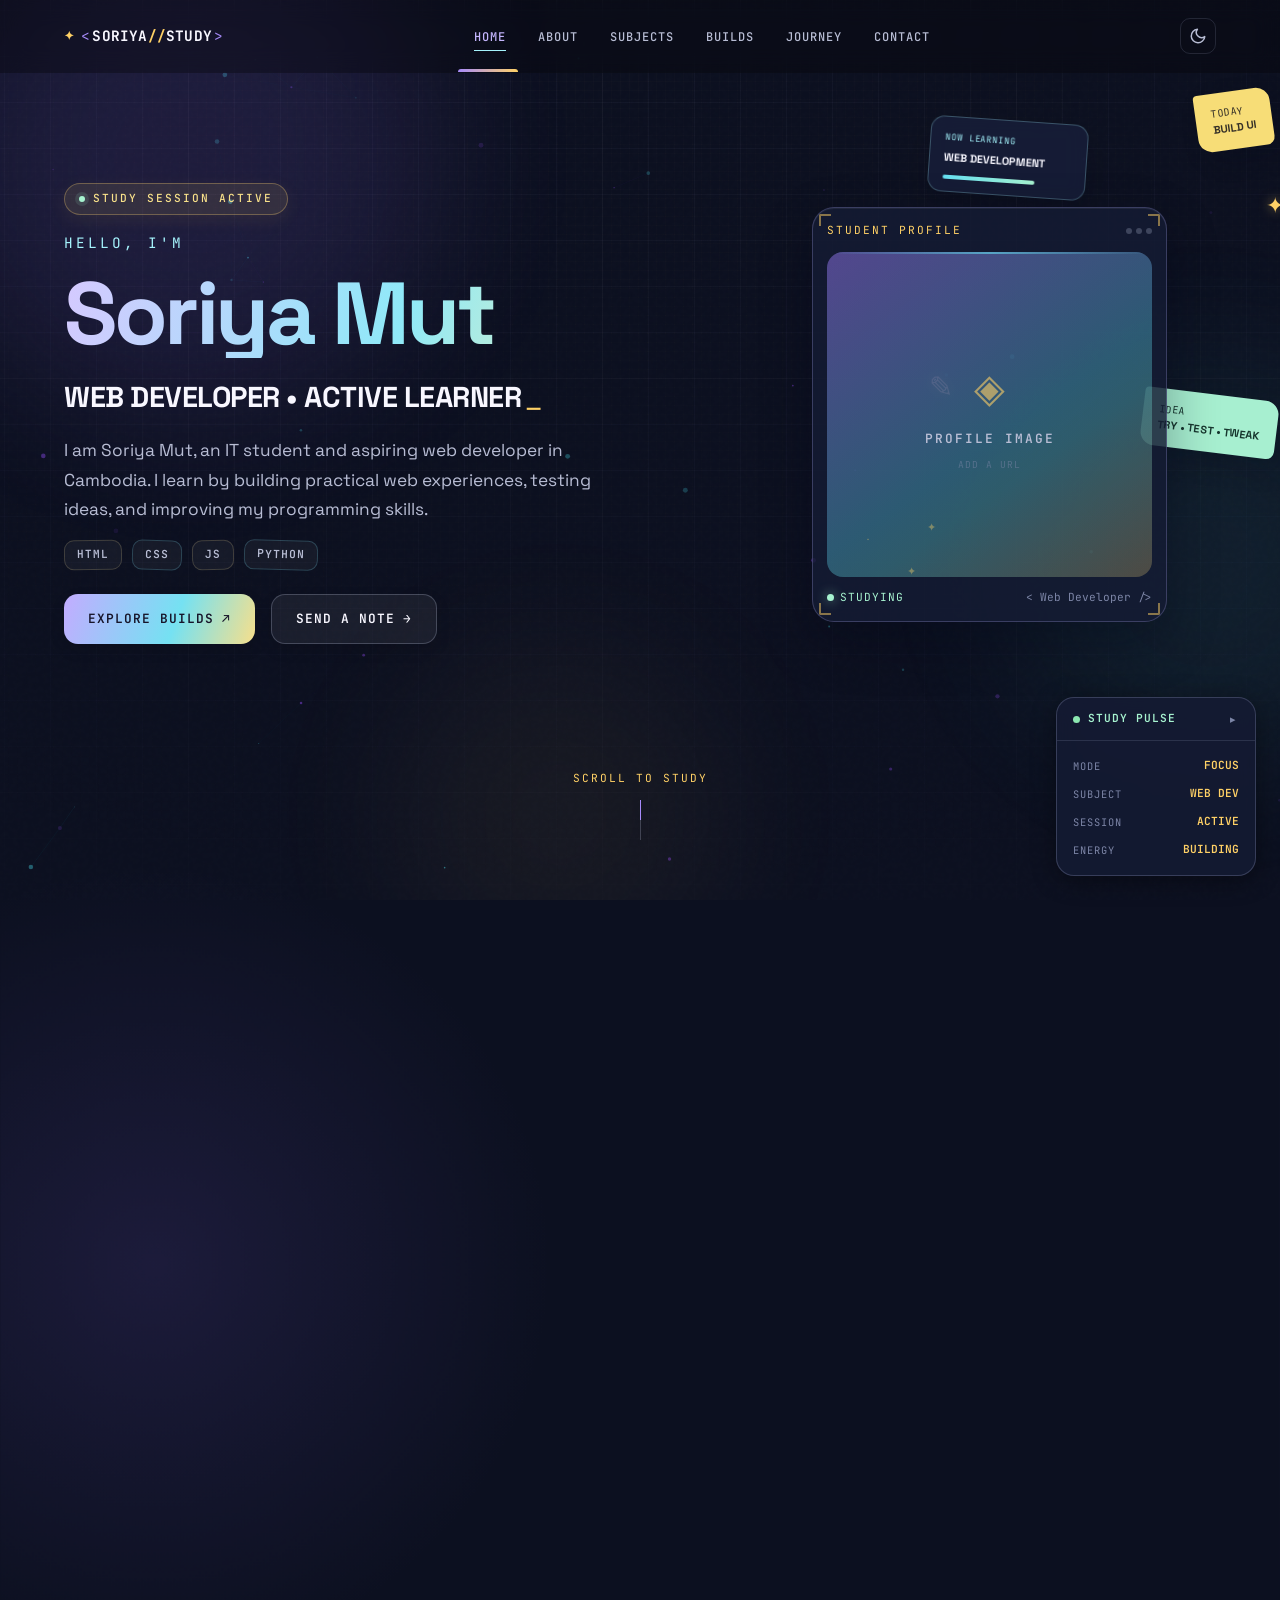
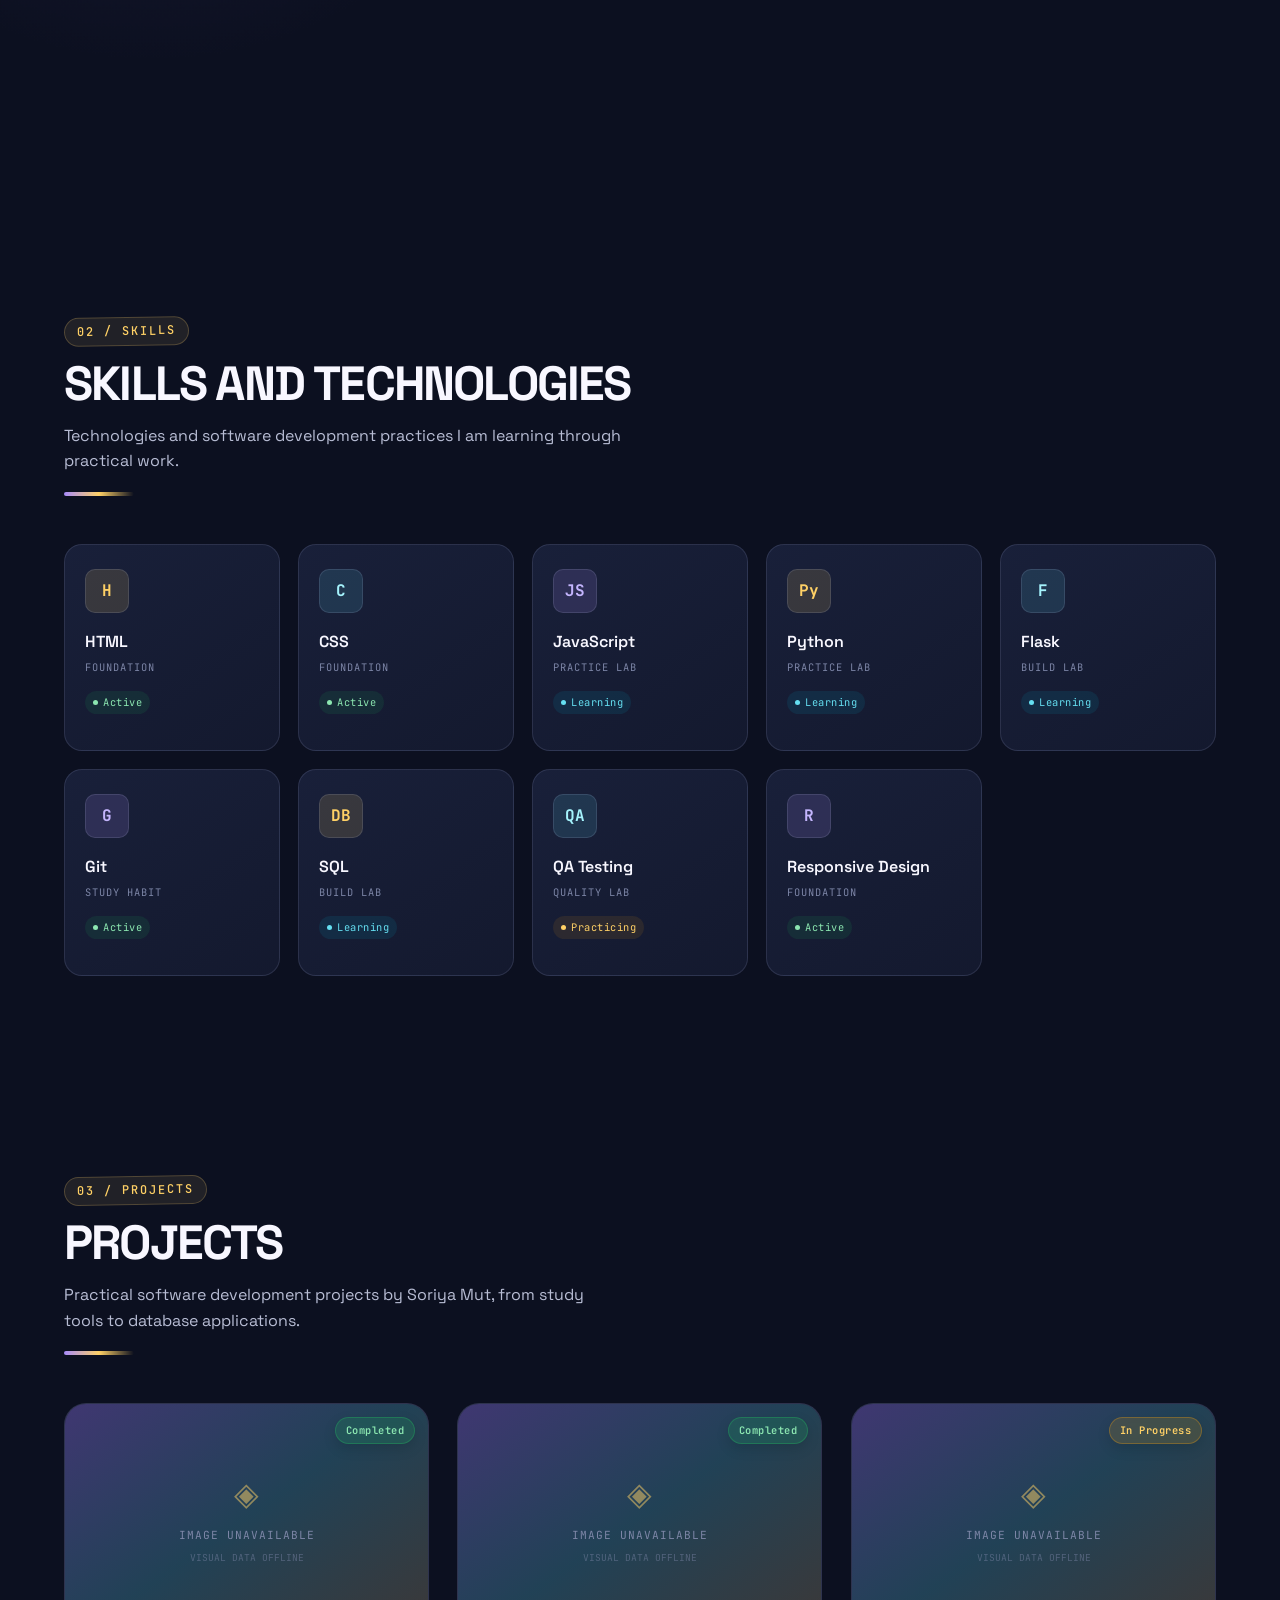
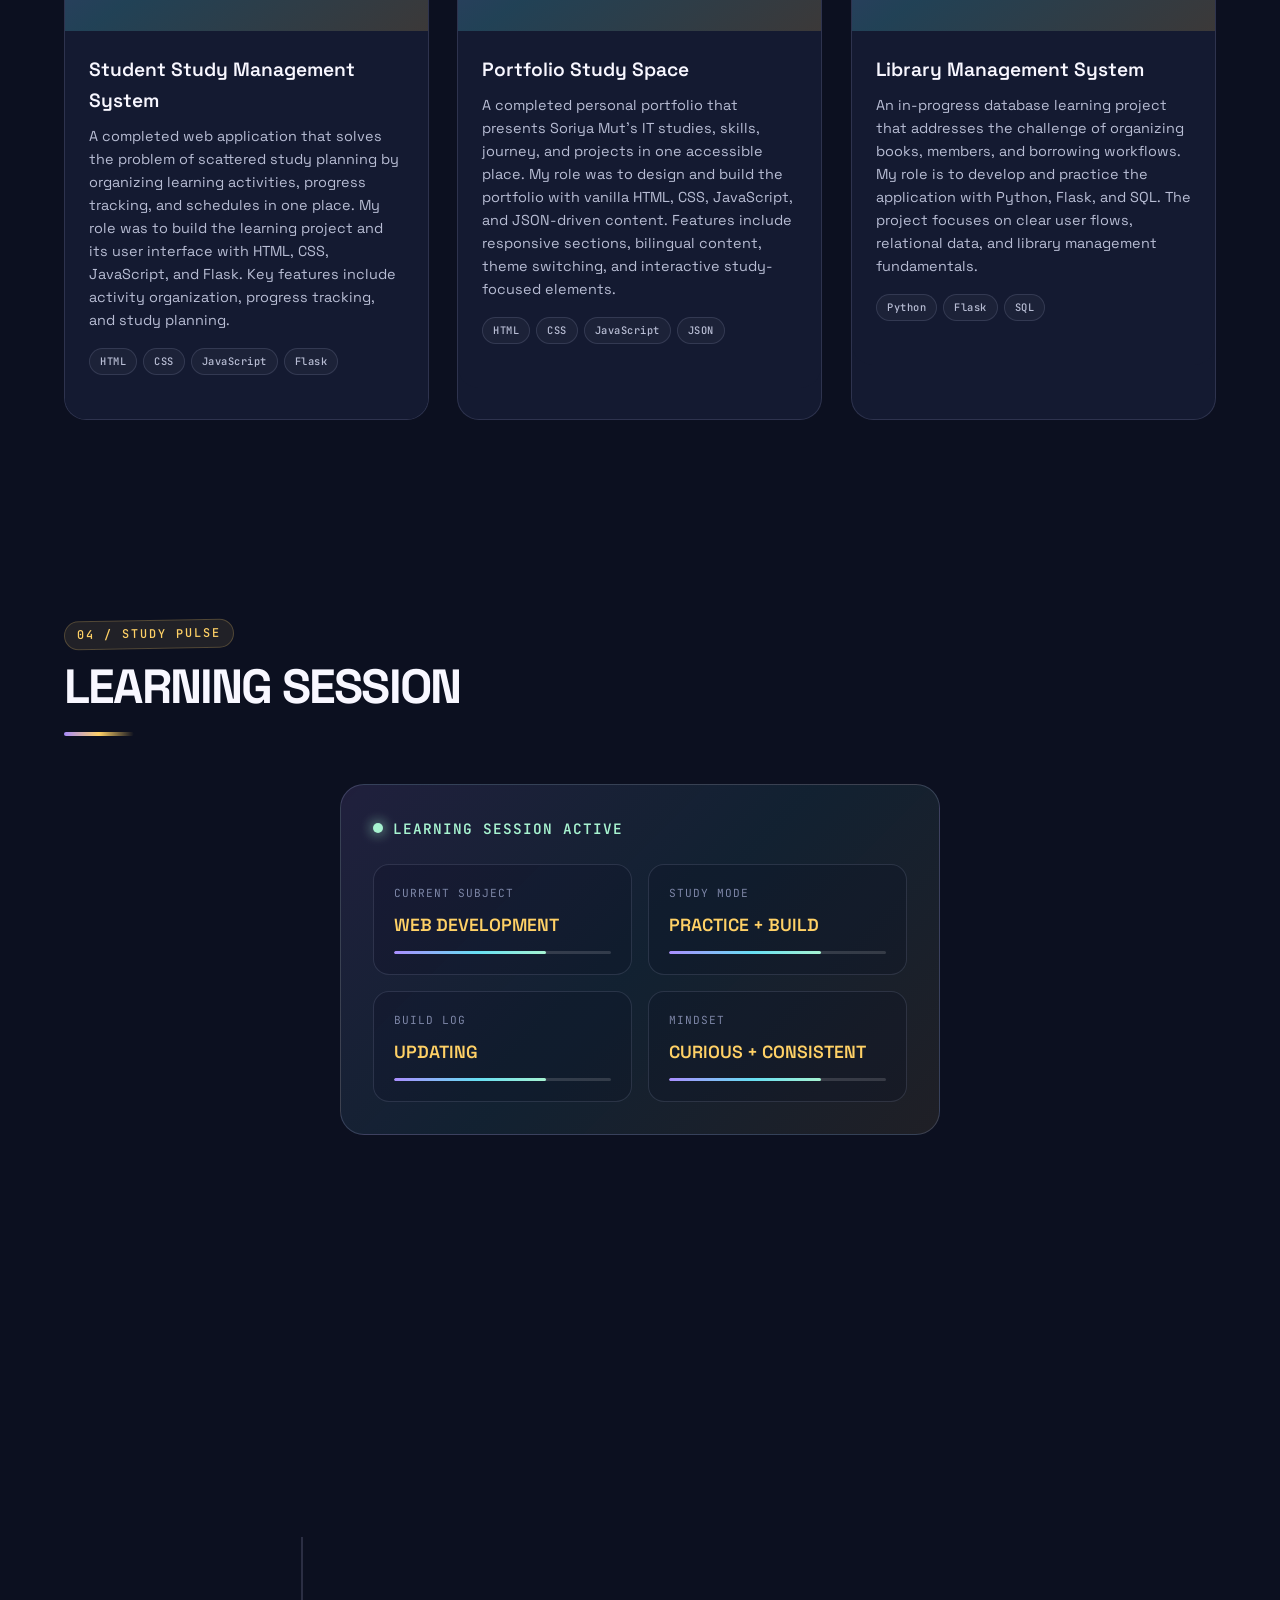
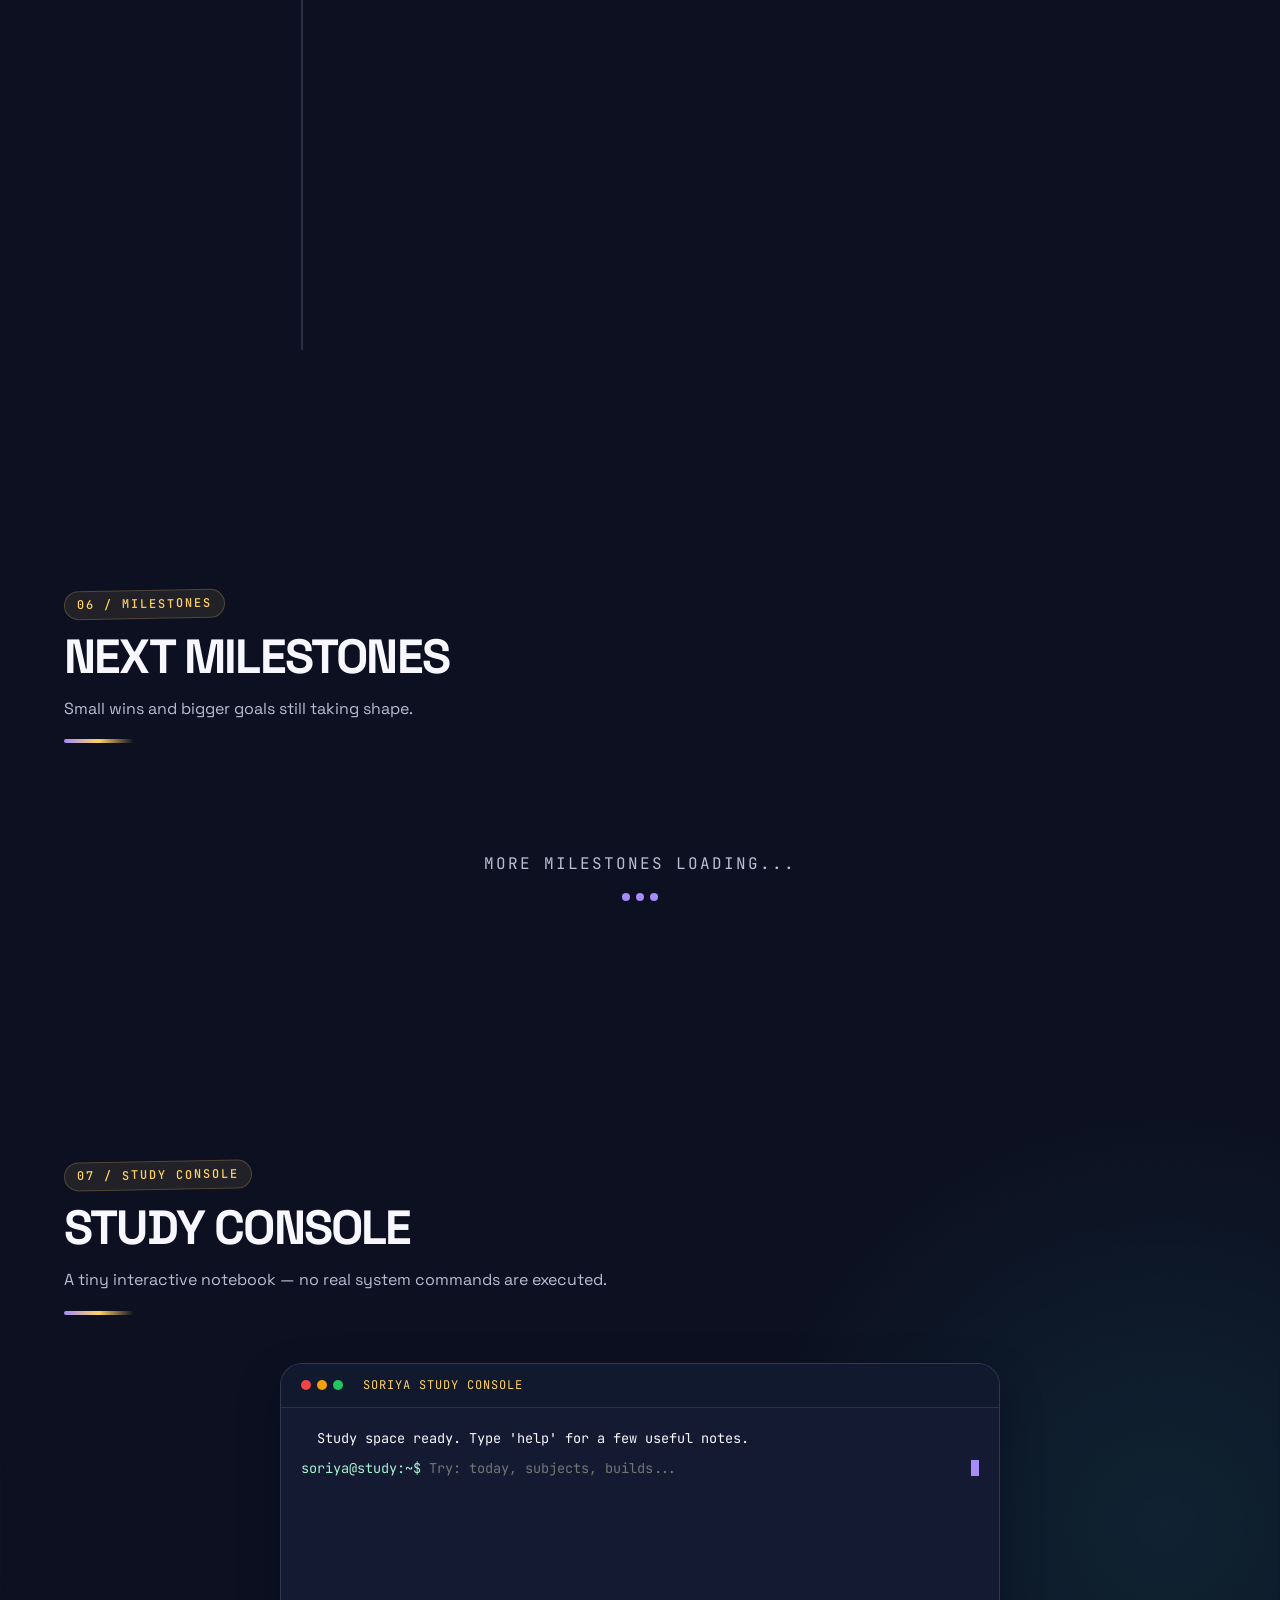
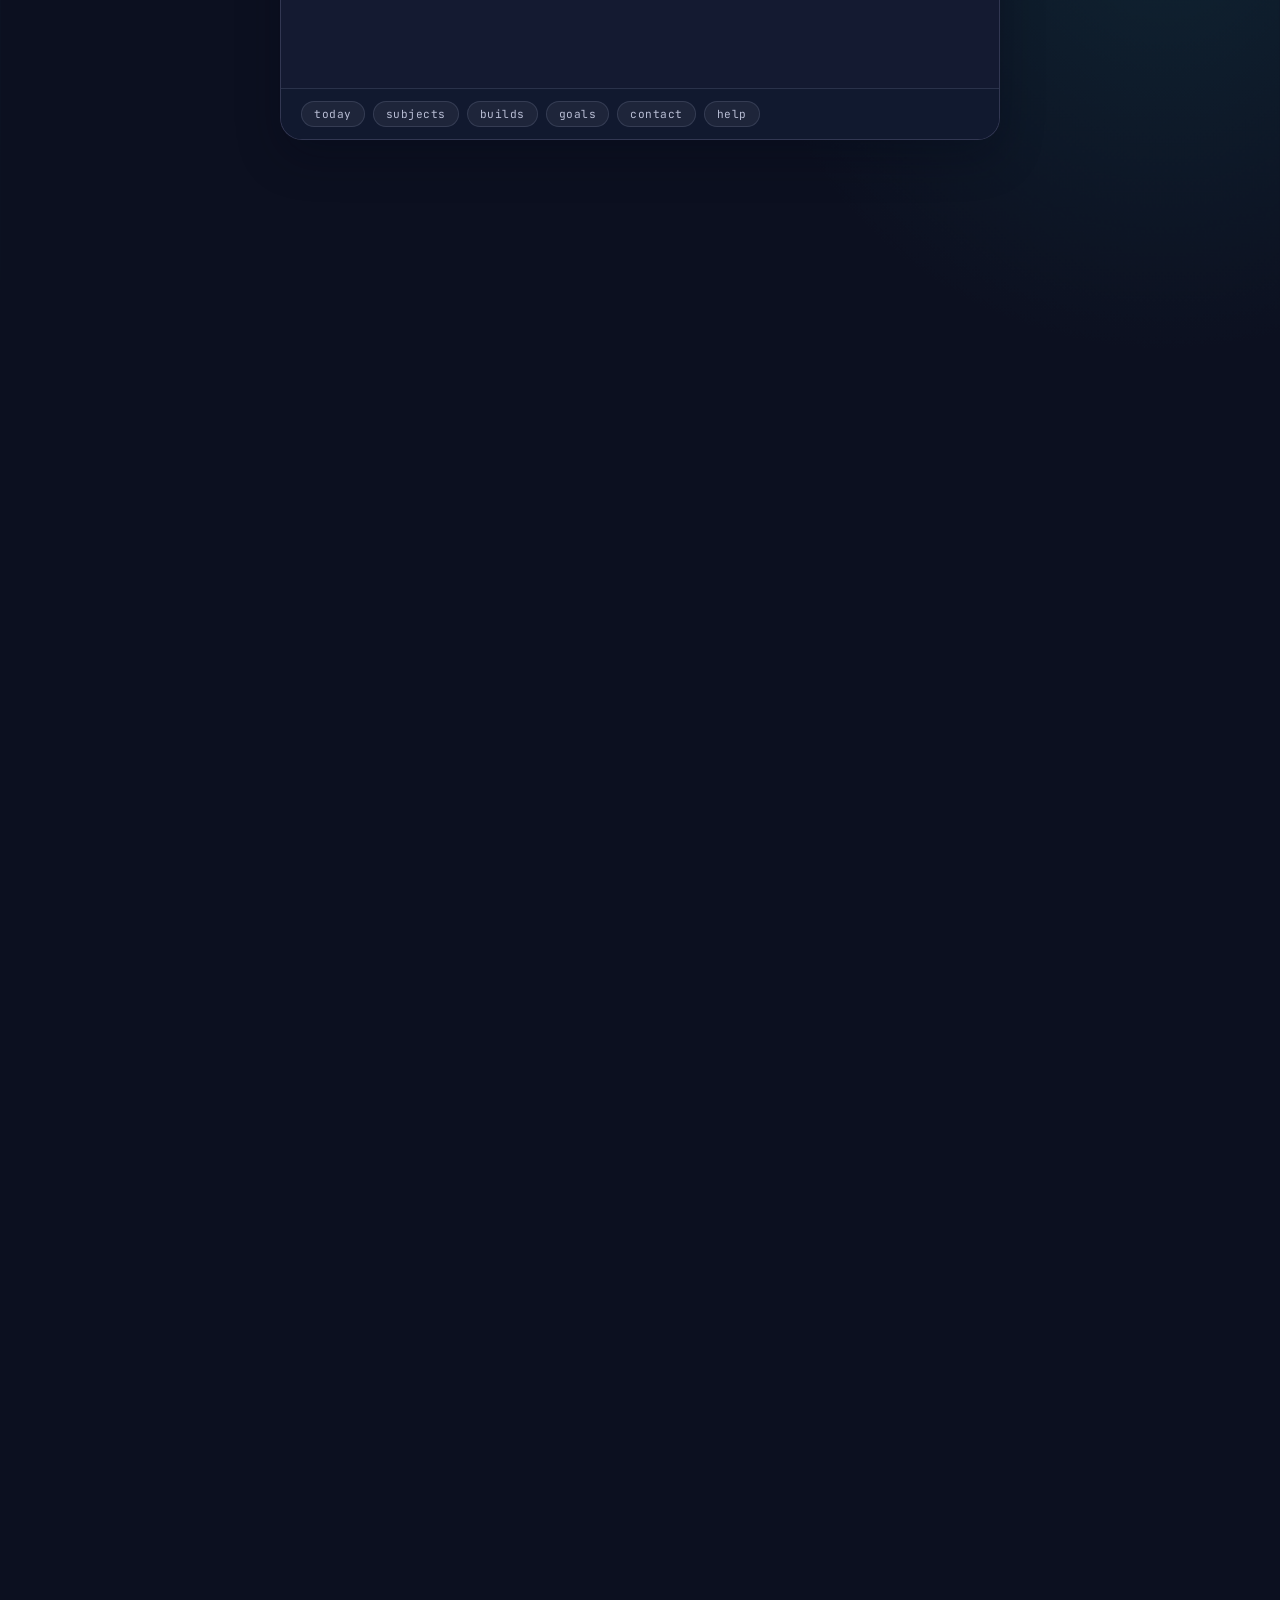
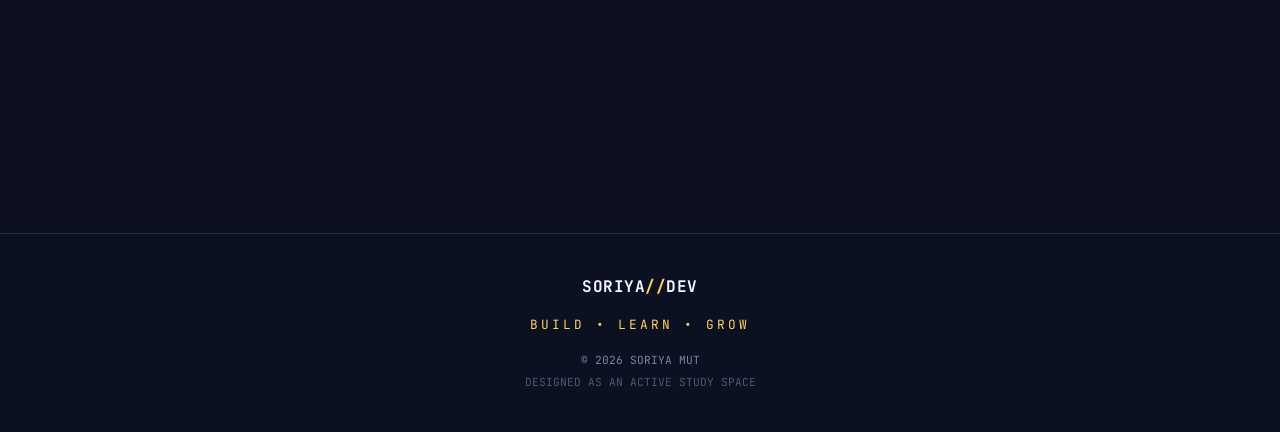
==== index.html @ a996dac1 "update" ====
<!DOCTYPE html>
<html lang="en" data-theme="dark">
<head>
    <meta charset="UTF-8">
    <meta name="google-site-verification" content="gU9vpCK3Zrf4U_UwCOf0yu8gwnrYZept8vDVRV0XWs0" />
    <meta name="viewport" content="width=device-width, initial-scale=1.0">
    <meta http-equiv="X-UA-Compatible" content="ie=edge">

    <!-- Primary Meta Tags -->
    <title>Soriya Mut | IT Student and Web Developer in Cambodia</title>
    <meta name="title" content="Soriya Mut | IT Student and Web Developer in Cambodia">
    <meta name="description" content="Soriya Mut is an IT student and aspiring web developer in Cambodia learning programming, software development, and quality-focused web development.">
    <meta name="keywords" content="Soriya Mut, web developer, IT student, Passerelles Numériques Cambodia, PN Cambodia, web development, programming, software quality, portfolio">
    <meta name="author" content="Soriya Mut">
    <meta name="robots" content="index, follow">
    <link rel="canonical" href="https://soriya-portfolio.mut-soriya467.workers.dev/">

    <!-- Open Graph / Facebook -->
    <meta property="og:type" content="website">
    <meta property="og:url" content="https://soriya-portfolio.mut-soriya467.workers.dev/">
    <meta property="og:title" content="Soriya Mut | IT Student and Web Developer in Cambodia">
    <meta property="og:description" content="Soriya Mut is an IT student and aspiring web developer in Cambodia building practical projects with web technologies, programming, and software quality in mind.">
    <meta property="og:site_name" content="Soriya Mut — Portfolio">
    <meta property="og:image" content="https://soriya-portfolio.mut-soriya467.workers.dev/assets/images/og-image.svg">
    <meta property="og:image:alt" content="Soriya Mut — IT Student and Web Developer">
    <meta property="og:image:type" content="image/svg+xml">
    <meta property="og:image:width" content="1200">
    <meta property="og:image:height" content="630">

    <!-- Twitter -->
    <meta name="twitter:card" content="summary_large_image">
    <meta name="twitter:url" content="https://soriya-portfolio.mut-soriya467.workers.dev/">
    <meta name="twitter:title" content="Soriya Mut | IT Student and Web Developer in Cambodia">
    <meta name="twitter:description" content="Soriya Mut is an IT student and aspiring web developer in Cambodia building practical projects with web technologies, programming, and software quality in mind.">
    <meta name="twitter:image" content="https://soriya-portfolio.mut-soriya467.workers.dev/assets/images/og-image.svg">
    <meta name="twitter:image:alt" content="Soriya Mut — IT Student and Web Developer">

    <!-- Favicon -->
    <link rel="icon" type="image/png" sizes="256x256" href="./assets/images/icons/logo-portfolio-favicon.png">

    <!-- Fonts -->
    <link rel="preconnect" href="https://fonts.googleapis.com">
    <link rel="preconnect" href="https://fonts.gstatic.com" crossorigin>
    <link href="https://fonts.googleapis.com/css2?family=Space+Grotesk:wght@400;500;600;700&family=JetBrains+Mono:wght@400;500;700&display=swap" rel="stylesheet">

    <!-- Stylesheets -->
    <link rel="stylesheet" href="assets/css/style.css">
    <link rel="stylesheet" href="assets/css/animations.css">
    <link rel="stylesheet" href="assets/css/responsive.css">
    <link rel="stylesheet" href="assets/css/study-vibe.css">

    <!-- JSON-LD Structured Data -->
    <script type="application/ld+json">
    {
        "@context": "https://schema.org",
        "@type": "Person",
        "name": "Soriya Mut",
        "jobTitle": "IT Student and Aspiring Web Developer",
        "address": {
            "@type": "PostalAddress",
            "addressCountry": "KH"
        },
        "url": "https://soriya-portfolio.mut-soriya467.workers.dev/",
        "sameAs": [
            "https://github.com/mut-soriya",
            "https://www.linkedin.com/in/soriya-mut-b98184429/",
            "https://t.me/Ya_battambang"
        ],
        "description": "Soriya Mut is an IT student and aspiring web developer in Cambodia learning web development, programming, software development, and quality assurance through practical projects.",
        "knowsAbout": ["Web Development", "Programming", "Software Quality", "HTML", "CSS", "JavaScript", "Python"],
        "alumniOf": {
            "@type": "EducationalOrganization",
            "name": "Passerelles Numériques Cambodia"
        }
    }
    </script>
    
</head>
<body>

    <!-- ===== BOOT LOADER ===== -->
    <div id="boot-loader" class="boot-loader" role="status" aria-label="Loading portfolio">
        <div class="boot-content">
            <div class="boot-logo">
                <span class="boot-bracket">[</span>
                <span class="boot-sys" data-i18n="boot.system">SORIYA.STUDY</span>
                <span class="boot-bracket">]</span>
            </div>
            <div class="boot-lines" id="boot-lines"></div>
            <div class="boot-bar">
                <div class="boot-bar-fill" id="boot-bar-fill"></div>
            </div>
        </div>
        <div class="boot-grid"></div>
    </div>

    <!-- ===== ANIMATED BACKGROUND ===== -->
    <div class="bg-layer" aria-hidden="true">
        <div class="bg-grid"></div>
        <canvas class="bg-particles" id="bg-particles"></canvas>
        <div class="bg-blob bg-blob--1"></div>
        <div class="bg-blob bg-blob--2"></div>
        <div class="bg-blob bg-blob--3"></div>
        <div class="bg-noise"></div>
    </div>

    <!-- ===== CURSOR GLOW ===== -->
    <div class="cursor-glow" id="cursor-glow" aria-hidden="true"></div>

    <!-- ===== NAVIGATION ===== -->
    <nav class="nav" id="nav" role="navigation" aria-label="Main navigation">
        <div class="nav-inner">
            <a href="#home" class="nav-logo" aria-label="Soriya Mut home">
                <span class="nav-logo-bracket">&lt;</span>
                <span class="nav-logo-text">SORIYA<span class="nav-logo-slash">//</span>STUDY</span>
                <span class="nav-logo-bracket">&gt;</span>
            </a>
            <ul class="nav-links" id="nav-links">
                <li><a href="#home" class="nav-link active" data-section="home" data-i18n="nav.home">HOME</a></li>
                <li><a href="#about" class="nav-link" data-section="about" data-i18n="nav.about">ABOUT</a></li>
                <li><a href="#skills" class="nav-link" data-section="skills" data-i18n="nav.skills">SKILLS</a></li>
                <li><a href="#projects" class="nav-link" data-section="projects" data-i18n="nav.projects">PROJECTS</a></li>
                <li><a href="#journey" class="nav-link" data-section="journey" data-i18n="nav.journey">JOURNEY</a></li>
                <li><a href="#contact" class="nav-link" data-section="contact" data-i18n="nav.contact">CONTACT</a></li>
            </ul>
            <div class="nav-controls">
                <button class="theme-toggle" id="theme-toggle" aria-label="Toggle theme">
                    <svg class="theme-icon-dark" width="18" height="18" viewBox="0 0 24 24" fill="none" stroke="currentColor" stroke-width="2" stroke-linecap="round" stroke-linejoin="round">
                        <path d="M21 12.79A9 9 0 1 1 11.21 3 7 7 0 0 0 21 12.79z"/>
                    </svg>
                    <svg class="theme-icon-light" width="18" height="18" viewBox="0 0 24 24" fill="none" stroke="currentColor" stroke-width="2" stroke-linecap="round" stroke-linejoin="round">
                        <circle cx="12" cy="12" r="5"/>
                        <line x1="12" y1="1" x2="12" y2="3"/>
                        <line x1="12" y1="21" x2="12" y2="23"/>
                        <line x1="4.22" y1="4.22" x2="5.64" y2="5.64"/>
                        <line x1="18.36" y1="18.36" x2="19.78" y2="19.78"/>
                        <line x1="1" y1="12" x2="3" y2="12"/>
                        <line x1="21" y1="12" x2="23" y2="12"/>
                        <line x1="4.22" y1="19.78" x2="5.64" y2="18.36"/>
                        <line x1="18.36" y1="5.64" x2="19.78" y2="4.22"/>
                    </svg>
                </button>
                <button class="nav-hamburger" id="nav-hamburger" aria-label="Toggle menu" aria-expanded="false">
                    <span></span>
                    <span></span>
                    <span></span>
                </button>
            </div>
        </div>
        <div class="nav-indicator" id="nav-indicator"></div>
    </nav>

    <!-- ===== MAIN CONTENT ===== -->
    <main id="main-content">

        <!-- ===== HERO SECTION ===== -->
        <section class="hero section" id="home" data-section="home">
            <div class="hero-grid">
                <div class="hero-text">
                    <div class="hero-signal reveal" data-reveal-delay="0">
                        <span class="hero-signal-dot"></span>
                        <span data-i18n="hero.signal">STUDY SESSION ACTIVE</span>
                    </div>
                    <p class="hero-greeting reveal" data-reveal-delay="100" data-i18n="hero.greeting">HELLO, I'M</p>
                    <h1 class="hero-name reveal" data-reveal-delay="200" id="hero-name">SORIYA MUT</h1>
                    <div class="hero-role-line reveal" data-reveal-delay="350">
                        <span class="hero-role" data-i18n="hero.role">WEB DEVELOPER</span>
                        <span class="hero-role-cursor">_</span>
                    </div>
                    <p class="hero-desc reveal" data-reveal-delay="500" id="hero-desc"></p>
                    <div class="hero-tags reveal" data-reveal-delay="600" id="hero-tags"></div>
                    <div class="hero-buttons reveal" data-reveal-delay="700">
                        <a href="#projects" class="btn btn-primary" data-magnetic>
                            <span data-i18n="hero.explore">EXPLORE MY WORK</span>
                            <span class="btn-arrow">↗</span>
                        </a>
                        <a href="#contact" class="btn btn-secondary" data-magnetic>
                            <span data-i18n="hero.connect">LET'S CONNECT</span>
                            <span class="btn-arrow">→</span>
                        </a>
                    </div>
                </div>

                <div class="hero-study-decor" aria-hidden="true">
                    <div class="study-note study-note--yellow">TODAY<br><b>BUILD UI</b></div>
                    <div class="study-note study-note--mint">IDEA<br><b>TRY • TEST • TWEAK</b></div>
                    <div class="study-orbit study-orbit--one">✦</div>
                    <div class="study-orbit study-orbit--two">✎</div>
                    <div class="study-mini-card"><span>NOW LEARNING</span><strong>WEB DEVELOPMENT</strong><i></i></div>
                </div>

                <div class="hero-profile reveal" data-reveal-delay="400">
                    <div class="profile-frame" id="profile-frame" data-tilt>
                        <div class="profile-frame-header">
                            <span class="profile-frame-label">STUDENT PROFILE</span>
                            <span class="profile-frame-dots">
                                <span></span><span></span><span></span>
                            </span>
                        </div>
                        <div class="profile-image-container" id="profile-image-container">
                            <div class="profile-image-placeholder" id="profile-placeholder">
                                <span class="placeholder-icon">◈</span>
                                <span class="placeholder-text" data-i18n="imageFallback.profile">PROFILE IMAGE</span>
                                <span class="placeholder-hint" data-i18n="imageFallback.profileHint">URL REQUIRED</span>
                            </div>
                            <img class="profile-image" id="profile-image" alt="Soriya Mut, IT student and web developer" style="display:none">
                            <div class="profile-scanline"></div>
                            <div class="profile-particles" id="profile-particles"></div>
                        </div>
                        <div class="profile-frame-footer">
                            <span class="profile-status">
                                <span class="profile-status-dot"></span>
                                <span data-i18n="hero.online">ONLINE</span>
                            </span>
                            <span class="profile-meta" id="profile-meta">&lt; Web Developer /&gt;</span>
                        </div>
                        <div class="profile-corner profile-corner--tl"></div>
                        <div class="profile-corner profile-corner--tr"></div>
                        <div class="profile-corner profile-corner--bl"></div>
                        <div class="profile-corner profile-corner--br"></div>
                    </div>
                </div>
            </div>
            <div class="hero-scroll reveal" data-reveal-delay="900">
                <span data-i18n="hero.scroll">SCROLL TO EXPLORE</span>
                <div class="hero-scroll-line"></div>
            </div>
        </section>

        <!-- ===== ABOUT SECTION ===== -->
        <section class="about section" id="about" data-section="about">
            <div class="section-header reveal">
                <span class="section-number" data-i18n="about.number">01 / PROFILE</span>
                <h2 class="section-title" data-i18n="about.title">MORE THAN JUST A STUDENT</h2>
            </div>
            <div class="about-grid">
                <div class="about-text reveal" data-reveal-delay="100">
                    <p class="about-intro" id="about-intro"></p>
                    <p class="about-paragraph" id="about-paragraph"></p>
                    <div class="about-cards" id="about-cards"></div>
                </div>
                <div class="about-visual reveal" data-reveal-delay="200">
                    <div class="dev-card" data-tilt>
                        <div class="dev-card-header">
                            <span class="dev-card-title" data-i18n="about.cardTitle">CHARACTER_PROFILE.exe</span>
                            <span class="dev-card-status">
                                <span class="dev-card-dot"></span>
                                ONLINE
                            </span>
                        </div>
                        <div class="dev-card-avatar" id="dev-card-avatar">
                            <span id="dev-card-initials">SM</span>
                        </div>
                        <div class="dev-card-body" id="dev-card-body"></div>
                        <div class="dev-card-footer">
                            <span class="dev-card-badge">STUDY NOTES / ACTIVE</span>
                            <span class="dev-card-note" data-i18n="about.progressNote">VISUAL PROGRESS INDICATOR — NOT A REAL QUALIFICATION</span>
                        </div>
                    </div>
                </div>
            </div>
        </section>

        <!-- ===== SKILLS SECTION ===== -->
        <section class="skills section" id="skills" data-section="skills">
            <div class="section-header reveal">
                <span class="section-number" data-i18n="skills.number">02 / ARSENAL</span>
                <h2 class="section-title" data-i18n="skills.title">MY TECH ARSENAL</h2>
                <p class="section-subtitle" data-i18n="skills.subtitle">Tools and concepts I'm learning through practice.</p>
            </div>
            <div class="skills-grid" id="skills-grid"></div>
        </section>

        <!-- ===== PROJECTS SECTION ===== -->
        <section class="projects section" id="projects" data-section="projects">
            <div class="section-header reveal">
                <span class="section-number" data-i18n="projects.number">03 / BUILDS</span>
                <h2 class="section-title" data-i18n="projects.title">THINGS I'VE BUILT</h2>
                <p class="section-subtitle" data-i18n="projects.subtitle">Small steps, real practice, and experiments that become better over time.</p>
            </div>
            <div class="projects-grid" id="projects-grid"></div>
        </section>

        <!-- ===== SYSTEM HUD SECTION ===== -->
        <section class="syshud section" id="syshud" data-section="syshud">
            <div class="section-header reveal">
                <span class="section-number" data-i18n="hud.number">04 / LIVE HUD</span>
                <h2 class="section-title" data-i18n="hud.title">SYSTEM STATUS</h2>
            </div>
            <div class="syshud-panel reveal" data-reveal-delay="100">
                <div class="syshud-status">
                    <span class="syshud-status-dot"></span>
                    <span data-i18n="hud.status">PORTFOLIO ONLINE</span>
                </div>
                <div class="syshud-grid" id="syshud-grid"></div>
            </div>
        </section>

        <!-- ===== JOURNEY SECTION ===== -->
        <section class="journey section" id="journey" data-section="journey">
            <div class="section-header reveal">
                <span class="section-number" data-i18n="journey.number">05 / PATH</span>
                <h2 class="section-title" data-i18n="journey.title">MY JOURNEY</h2>
                <p class="section-subtitle" data-i18n="journey.subtitle">A learning path focused on practical growth.</p>
            </div>
            <div class="timeline" id="timeline"></div>
        </section>

        <!-- ===== ACHIEVEMENTS SECTION ===== -->
        <section class="achievements section" id="achievements" data-section="achievements">
            <div class="section-header reveal">
                <span class="section-number" data-i18n="achievements.number">06 / NEXT QUESTS</span>
                <h2 class="section-title" data-i18n="achievements.title">NEXT LEVEL</h2>
                <p class="section-subtitle" data-i18n="achievements.subtitle">Milestones I'm working toward.</p>
            </div>
            <div class="achievements-content" id="achievements-content"></div>
        </section>

        <!-- ===== TERMINAL SECTION ===== -->
        <section class="terminal-section section" id="terminal-section" data-section="terminal">
            <div class="section-header reveal">
                <span class="section-number" data-i18n="terminal.number">07 / CONSOLE</span>
                <h2 class="section-title" data-i18n="terminal.title">DEVELOPER TERMINAL</h2>
                <p class="section-subtitle" data-i18n="terminal.subtitle">Interactive portfolio information — no real system commands are executed.</p>
            </div>
            <div class="terminal-window reveal" data-reveal-delay="100">
                <div class="terminal-header">
                    <span class="terminal-dots">
                        <span class="dot dot-red"></span>
                        <span class="dot dot-yellow"></span>
                        <span class="dot dot-green"></span>
                    </span>
                    <span class="terminal-title">SORIYA STUDY CONSOLE</span>
                </div>
                <div class="terminal-body" id="terminal-body" role="log" aria-live="polite">
                    <div class="terminal-output" id="terminal-output"></div>
                    <div class="terminal-input-line">
                        <span class="terminal-prompt" id="terminal-prompt">soriya@portfolio:~$</span>
                        <input type="text" class="terminal-input" id="terminal-input" autocomplete="off" spellcheck="false" data-i18n-placeholder="terminal.placeholder" placeholder="Type a command...">
                        <span class="terminal-cursor" id="terminal-cursor"></span>
                    </div>
                </div>
                <div class="terminal-quick-commands" id="terminal-quick-commands">
                    <button class="terminal-cmd-btn" data-cmd="today">today</button>
                    <button class="terminal-cmd-btn" data-cmd="subjects">subjects</button>
                    <button class="terminal-cmd-btn" data-cmd="builds">builds</button>
                    <button class="terminal-cmd-btn" data-cmd="goals">goals</button>
                    <button class="terminal-cmd-btn" data-cmd="contact">contact</button>
                    <button class="terminal-cmd-btn" data-cmd="help">help</button>
                </div>
            </div>
        </section>

        <!-- ===== TRAITS SECTION ===== -->
        <section class="traits section" id="traits" data-section="traits">
            <div class="section-header reveal">
                <span class="section-number" data-i18n="traits.number">08 / TRAITS</span>
                <h2 class="section-title" data-i18n="traits.title">WHAT MAKES ME DIFFERENT</h2>
                <p class="section-subtitle" data-i18n="traits.subtitle">The qualities that shape how I learn and build.</p>
            </div>
            <div class="traits-grid" id="traits-grid"></div>
        </section>

        <!-- ===== CONTACT SECTION ===== -->
        <section class="contact section" id="contact" data-section="contact">
            <div class="section-header reveal">
                <span class="section-number" data-i18n="contact.number">09 / CONNECTION</span>
                <h2 class="section-title" data-i18n="contact.title">LET'S BUILD SOMETHING MEANINGFUL</h2>
                <p class="section-subtitle" id="contact-subtitle"></p>
            </div>
            <div class="contact-content reveal" data-reveal-delay="100">
                <div class="contact-info">
                    <div class="contact-encryption">
                        <span class="contact-enc-label">OPEN_CHANNELS</span>
                        <span class="contact-enc-status" data-i18n="contact.encrypted">ENCRYPTED</span>
                    </div>
                    <div class="contact-ready">
                        <span data-i18n="contact.ready">READY TO CONNECT?</span>
                    </div>
                    <button class="btn btn-primary contact-email-btn" id="contact-email-btn" data-magnetic>
                        <span data-i18n="contact.cta">OPEN EMAIL</span>
                        <span class="btn-arrow">↗</span>
                    </button>
                    <div class="contact-socials" id="contact-socials"></div>
                </div>
            </div>
        </section>

    </main>

    <!-- ===== FLOATING HUD ===== -->
    <aside class="floating-hud" id="floating-hud" aria-label="Developer HUD">
        <div class="floating-hud-header">
            <span class="floating-hud-dot"></span>
            <span class="floating-hud-title" id="floating-hud-title">SYSTEM ONLINE</span>
        </div>
        <div class="floating-hud-body" id="floating-hud-body"></div>
        <div class="floating-hud-toggle" id="floating-hud-toggle" role="button" tabindex="0" aria-label="Toggle HUD">
            <span class="floating-hud-toggle-icon">▸</span>
        </div>
    </aside>

    <!-- ===== FOOTER ===== -->
    <footer class="footer">
        <div class="footer-inner">
            <div class="footer-brand">
                <span class="footer-logo">SORIYA<span class="footer-logo-slash">//</span>DEV</span>
            </div>
            <div class="footer-mission">BUILD • LEARN • GROW</div>
            <div class="footer-copy">
                <span>© <span id="footer-year"></span> SORIYA MUT</span>
                <span class="footer-designed" data-i18n="footer.designed">DESIGNED AS A DEVELOPER COMMAND CENTER</span>
            </div>
        </div>
    </footer>

    <!-- ===== TOAST ===== -->
    <div class="toast" id="toast" role="status" aria-live="polite">
        <span class="toast-icon">✓</span>
        <span class="toast-text" id="toast-text"></span>
    </div>

    <!-- ===== SCROLL PROGRESS ===== -->
    <div class="scroll-progress" id="scroll-progress" aria-hidden="true"></div>

    <!-- ===== SCRIPTS ===== -->
    <script src="assets/js/data-loader.js"></script>
    <script src="assets/js/animations.js"></script>
    <script src="assets/js/interactions.js"></script>
    <script src="assets/js/app.js"></script>
</body>
</html>
---- assets/css/style.css ----
/* ============================================
   SORIYA.SYS — PORTFOLIO V2
   style.css — Main Stylesheet
   ============================================ */

/* ===== CSS VARIABLES ===== */
:root {
    /* Dark theme (default) */
    --bg-primary: #07070b;
    --bg-secondary: #0d0d14;
    --bg-tertiary: #12121c;
    --surface: rgba(255, 255, 255, 0.04);
    --surface-hover: rgba(255, 255, 255, 0.07);
    --surface-active: rgba(255, 255, 255, 0.10);

    --text-primary: #f8fafc;
    --text-secondary: #94a3b8;
    --text-tertiary: #64748b;

    --accent: #7c3aed;
    --accent-light: #a78bfa;
    --accent-secondary: #06b6d4;
    --accent-secondary-light: #22d3ee;

    --success: #22c55e;
    --warning: #f59e0b;
    --danger: #ef4444;

    --border: rgba(255, 255, 255, 0.10);
    --border-strong: rgba(255, 255, 255, 0.16);

    --glow-purple: rgba(124, 58, 237, 0.35);
    --glow-cyan: rgba(6, 182, 212, 0.25);

    /* Gradients */
    --gradient-accent: linear-gradient(135deg, #7c3aed 0%, #06b6d4 100%);
    --gradient-accent-soft: linear-gradient(135deg, rgba(124, 58, 237, 0.15) 0%, rgba(6, 182, 212, 0.15) 100%);
    --gradient-text: linear-gradient(135deg, #a78bfa 0%, #22d3ee 100%);

    /* Fonts */
    --font-main: 'Space Grotesk', -apple-system, BlinkMacSystemFont, sans-serif;
    --font-mono: 'JetBrains Mono', 'Courier New', monospace;

    /* Spacing */
    --max-width: 1200px;
    --nav-height: 72px;
    --nav-height-scrolled: 56px;
    --section-padding: 100px;
    --radius-sm: 8px;
    --radius-md: 12px;
    --radius-lg: 16px;
    --radius-xl: 24px;

    /* Transitions */
    --transition-fast: 0.2s cubic-bezier(0.4, 0, 0.2, 1);
    --transition-base: 0.3s cubic-bezier(0.4, 0, 0.2, 1);
    --transition-slow: 0.5s cubic-bezier(0.4, 0, 0.2, 1);

    /* Z-index */
    --z-bg: 0;
    --z-content: 1;
    --z-nav: 100;
    --z-hud: 90;
    --z-boot: 9999;
    --z-toast: 10000;
}

/* ===== LIGHT THEME ===== */
[data-theme="light"] {
    --bg-primary: #f5f6fa;
    --bg-secondary: #ffffff;
    --bg-tertiary: #eef0f5;
    --surface: rgba(0, 0, 0, 0.025);
    --surface-hover: rgba(0, 0, 0, 0.04);
    --surface-active: rgba(0, 0, 0, 0.07);

    --text-primary: #1a1a2e;
    --text-secondary: #5a6478;
    --text-tertiary: #8b95a7;

    --accent: #7c3aed;
    --accent-light: #8b5cf6;
    --accent-secondary: #0891b2;
    --accent-secondary-light: #06b6d4;

    --border: rgba(0, 0, 0, 0.08);
    --border-strong: rgba(0, 0, 0, 0.14);

    --glow-purple: rgba(124, 58, 237, 0.15);
    --glow-cyan: rgba(8, 145, 178, 0.12);

    --gradient-accent-soft: linear-gradient(135deg, rgba(124, 58, 237, 0.08) 0%, rgba(8, 145, 178, 0.08) 100%);
    --gradient-text: linear-gradient(135deg, #7c3aed 0%, #0891b2 100%);
}

/* ===== RESET & BASE ===== */
*, *::before, *::after {
    margin: 0;
    padding: 0;
    box-sizing: border-box;
}

html {
    scroll-behavior: smooth;
    scroll-padding-top: var(--nav-height);
}

body {
    font-family: var(--font-main);
    background: var(--bg-primary);
    color: var(--text-primary);
    line-height: 1.6;
    overflow-x: hidden;
    min-height: 100vh;
    transition: background var(--transition-slow), color var(--transition-slow);
    -webkit-font-smoothing: antialiased;
    -moz-osx-font-smoothing: grayscale;
}

a {
    color: inherit;
    text-decoration: none;
}

ul {
    list-style: none;
}

img {
    max-width: 100%;
    display: block;
}

button {
    font-family: inherit;
    border: none;
    background: none;
    cursor: pointer;
    color: inherit;
}

input {
    font-family: inherit;
}

/* Focus states */
*:focus-visible {
    outline: 2px solid var(--accent);
    outline-offset: 2px;
    border-radius: 4px;
}

/* Selection */
::selection {
    background: var(--accent);
    color: #fff;
}

/* ===== SCROLLBAR ===== */
::-webkit-scrollbar {
    width: 8px;
}
::-webkit-scrollbar-track {
    background: var(--bg-primary);
}
::-webkit-scrollbar-thumb {
    background: var(--surface-active);
    border-radius: 4px;
}
::-webkit-scrollbar-thumb:hover {
    background: var(--accent);
}

/* ===== UTILITIES ===== */
.section {
    max-width: var(--max-width);
    margin: 0 auto;
    padding: var(--section-padding) 24px;
    position: relative;
    z-index: var(--z-content);
}

.mono {
    font-family: var(--font-mono);
}

.gradient-text {
    background: var(--gradient-text);
    -webkit-background-clip: text;
    background-clip: text;
    -webkit-text-fill-color: transparent;
}

/* ===== BACKGROUND LAYER ===== */
.bg-layer {
    position: fixed;
    inset: 0;
    z-index: var(--z-bg);
    overflow: hidden;
    pointer-events: none;
}

.bg-grid {
    position: absolute;
    inset: -50%;
    background-image:
        linear-gradient(var(--border) 1px, transparent 1px),
        linear-gradient(90deg, var(--border) 1px, transparent 1px);
    background-size: 60px 60px;
    opacity: 0.5;
    mask-image: radial-gradient(ellipse 80% 60% at 50% 30%, #000 0%, transparent 70%);
    -webkit-mask-image: radial-gradient(ellipse 80% 60% at 50% 30%, #000 0%, transparent 70%);
}

.bg-particles {
    position: absolute;
    inset: 0;
    width: 100%;
    height: 100%;
}

.bg-blob {
    position: absolute;
    border-radius: 50%;
    filter: blur(80px);
    opacity: 0.4;
    will-change: transform;
}

.bg-blob--1 {
    width: 500px;
    height: 500px;
    background: var(--glow-purple);
    top: -10%;
    left: -5%;
}

.bg-blob--2 {
    width: 400px;
    height: 400px;
    background: var(--glow-cyan);
    top: 40%;
    right: -10%;
}

.bg-blob--3 {
    width: 350px;
    height: 350px;
    background: rgba(124, 58, 237, 0.15);
    bottom: -10%;
    left: 30%;
}

.bg-noise {
    position: absolute;
    inset: 0;
    opacity: 0.015;
    background-image: url("data:image/svg+xml,%3Csvg viewBox='0 0 200 200' xmlns='http://www.w3.org/2000/svg'%3E%3Cfilter id='n'%3E%3CfeTurbulence type='fractalNoise' baseFrequency='0.9' numOctaves='3' /%3E%3C/filter%3E%3Crect width='100%25' height='100%25' filter='url(%23n)'/%3E%3C/svg%3E");
}

/* ===== CURSOR GLOW ===== */
.cursor-glow {
    position: fixed;
    width: 400px;
    height: 400px;
    border-radius: 50%;
    background: radial-gradient(circle, var(--glow-purple) 0%, transparent 60%);
    pointer-events: none;
    z-index: 1;
    transform: translate(-50%, -50%);
    opacity: 0;
    transition: opacity 0.3s ease;
    will-change: transform;
}

/* ===== BOOT LOADER ===== */
.boot-loader {
    position: fixed;
    inset: 0;
    z-index: var(--z-boot);
    background: var(--bg-primary);
    display: flex;
    align-items: center;
    justify-content: center;
    transition: opacity 0.5s ease, visibility 0.5s ease;
}

.boot-loader.hidden {
    opacity: 0;
    visibility: hidden;
    pointer-events: none;
}

.boot-content {
    text-align: center;
    position: relative;
    z-index: 2;
}

.boot-logo {
    font-family: var(--font-mono);
    font-size: 2rem;
    font-weight: 700;
    color: var(--text-primary);
    margin-bottom: 32px;
    letter-spacing: 2px;
}

.boot-bracket {
    color: var(--accent);
}

.boot-sys {
    background: var(--gradient-text);
    -webkit-background-clip: text;
    background-clip: text;
    -webkit-text-fill-color: transparent;
}

.boot-lines {
    font-family: var(--font-mono);
    font-size: 0.875rem;
    color: var(--text-secondary);
    margin-bottom: 24px;
    min-height: 120px;
    text-align: left;
    max-width: 320px;
    margin-left: auto;
    margin-right: auto;
}

.boot-line {
    opacity: 0;
    line-height: 1.8;
}

.boot-line.visible {
    opacity: 1;
}

.boot-line .boot-ok {
    color: var(--success);
    margin-left: 8px;
}

.boot-bar {
    width: 240px;
    height: 2px;
    background: var(--surface-active);
    border-radius: 1px;
    overflow: hidden;
    margin: 0 auto;
}

.boot-bar-fill {
    height: 100%;
    width: 0;
    background: var(--gradient-accent);
    transition: width 0.3s ease;
}

.boot-grid {
    position: absolute;
    inset: 0;
    background-image:
        linear-gradient(var(--border) 1px, transparent 1px),
        linear-gradient(90deg, var(--border) 1px, transparent 1px);
    background-size: 40px 40px;
    opacity: 0.3;
    mask-image: radial-gradient(ellipse 60% 60% at 50% 50%, #000 0%, transparent 80%);
    -webkit-mask-image: radial-gradient(ellipse 60% 60% at 50% 50%, #000 0%, transparent 80%);
}

/* ===== NAVIGATION ===== */
.nav {
    position: fixed;
    top: 0;
    left: 0;
    right: 0;
    z-index: var(--z-nav);
    background: rgba(7, 7, 11, 0.38);
    backdrop-filter: blur(12px);
    -webkit-backdrop-filter: blur(12px);
    transition: all var(--transition-base);
    border-bottom: 1px solid transparent;
}

[data-theme="light"] .nav {
    background: rgba(245, 246, 250, 0.5);
}

.nav.scrolled {
    background: rgba(7, 7, 11, 0.72);
    backdrop-filter: blur(16px);
    -webkit-backdrop-filter: blur(16px);
    border-bottom-color: var(--border);
}

[data-theme="light"] .nav.scrolled {
    background: rgba(245, 246, 250, 0.72);
}

.nav-inner {
    max-width: var(--max-width);
    margin: 0 auto;
    padding: 0 24px;
    height: var(--nav-height);
    display: flex;
    align-items: center;
    justify-content: space-between;
    gap: 24px;
    transition: height var(--transition-base);
}

.nav.scrolled .nav-inner {
    height: var(--nav-height-scrolled);
}

/* Logo */
.nav-logo {
    font-family: var(--font-mono);
    font-weight: 700;
    font-size: 1rem;
    letter-spacing: 0.5px;
    display: flex;
    align-items: center;
    gap: 2px;
    white-space: nowrap;
}

.nav-logo-bracket {
    color: var(--accent);
    font-weight: 400;
}

.nav-logo-slash {
    color: var(--accent-secondary);
}

/* Links */
.nav-links {
    display: flex;
    align-items: center;
    gap: 4px;
    flex: 1;
    justify-content: center;
}

.nav-link {
    font-family: var(--font-mono);
    font-size: 0.75rem;
    font-weight: 500;
    letter-spacing: 1px;
    color: var(--text-secondary);
    padding: 8px 14px;
    border-radius: var(--radius-sm);
    transition: all var(--transition-fast);
    position: relative;
}

.nav-link::after {
    content: "";
    position: absolute;
    left: 14px;
    right: 14px;
    bottom: 2px;
    height: 1px;
    background: var(--accent-secondary-light);
    transform: scaleX(0);
    transform-origin: center;
    transition: transform var(--transition-fast);
}

.nav-link:hover {
    color: var(--text-primary);
    background: var(--surface);
}

.nav-link:hover::after,
.nav-link.active::after {
    transform: scaleX(1);
}

.nav-link.active {
    color: var(--accent-light);
}

/* Nav indicator */
.nav-indicator {
    position: absolute;
    bottom: 0;
    height: 2px;
    background: var(--gradient-accent);
    border-radius: 1px;
    transition: all var(--transition-base);
    opacity: 0;
}

.nav-indicator.visible {
    opacity: 1;
}

/* Controls */
.nav-controls {
    display: flex;
    align-items: center;
    gap: 12px;
}

.theme-toggle {
    width: 36px;
    height: 36px;
    border-radius: var(--radius-sm);
    border: 1px solid var(--border);
    display: flex;
    align-items: center;
    justify-content: center;
    color: var(--text-secondary);
    transition: all var(--transition-fast);
}

.theme-toggle:hover {
    border-color: var(--accent);
    color: var(--accent-light);
    background: var(--surface);
}

.theme-icon-light {
    display: none;
}

[data-theme="light"] .theme-icon-dark {
    display: none;
}
[data-theme="light"] .theme-icon-light {
    display: block;
}

/* Hamburger */
.nav-hamburger {
    display: none;
    flex-direction: column;
    gap: 5px;
    width: 36px;
    height: 36px;
    align-items: center;
    justify-content: center;
    border-radius: var(--radius-sm);
    border: 1px solid var(--border);
    background: var(--surface);
    color: var(--text-primary);
    cursor: pointer;
}

.nav-hamburger span {
    width: 18px;
    height: 2px;
    background: var(--text-primary);
    border-radius: 1px;
    transition: all var(--transition-base);
}

.nav-hamburger.open span:nth-child(1) {
    transform: translateY(7px) rotate(45deg);
}
.nav-hamburger.open span:nth-child(2) {
    opacity: 0;
}
.nav-hamburger.open span:nth-child(3) {
    transform: translateY(-7px) rotate(-45deg);
}

/* ===== BUTTONS ===== */
.btn {
    display: inline-flex;
    align-items: center;
    gap: 8px;
    font-family: var(--font-mono);
    font-size: 0.8rem;
    font-weight: 600;
    letter-spacing: 1px;
    padding: 14px 28px;
    border-radius: var(--radius-md);
    transition: all var(--transition-base);
    position: relative;
    overflow: hidden;
    will-change: transform;
}

.btn-primary {
    background: var(--gradient-accent);
    color: #fff;
    box-shadow: 0 0 0 0 var(--glow-purple);
}

.btn-primary:hover {
    box-shadow: 0 0 24px var(--glow-purple);
    transform: translateY(-2px);
}

.btn-secondary {
    background: var(--surface);
    color: var(--text-primary);
    border: 1px solid var(--border-strong);
}

.btn-secondary:hover {
    border-color: var(--accent);
    background: var(--surface-hover);
    transform: translateY(-2px);
}

.btn-arrow {
    transition: transform var(--transition-base);
}

.btn:hover .btn-arrow {
    transform: translate(4px, -4px);
}

/* ===== HERO SECTION ===== */
.hero {
    min-height: 100vh;
    display: flex;
    flex-direction: column;
    justify-content: center;
    padding-top: var(--nav-height);
    padding-bottom: 60px;
}

.hero-grid {
    display: grid;
    grid-template-columns: 1.4fr 1fr;
    gap: 60px;
    align-items: center;
    flex: 1;
}

.hero-text {
    display: flex;
    flex-direction: column;
    gap: 16px;
}

.hero-signal {
    display: inline-flex;
    align-items: center;
    gap: 8px;
    font-family: var(--font-mono);
    font-size: 0.7rem;
    font-weight: 500;
    letter-spacing: 2px;
    color: var(--accent-secondary);
    text-transform: uppercase;
    width: fit-content;
    padding: 6px 14px;
    border-radius: 100px;
    background: rgba(6, 182, 212, 0.08);
    border: 1px solid rgba(6, 182, 212, 0.2);
}

.hero-signal-dot {
    width: 6px;
    height: 6px;
    border-radius: 50%;
    background: var(--accent-secondary);
    animation: pulse-dot 2s ease-in-out infinite;
}

.hero-greeting {
    font-family: var(--font-mono);
    font-size: 0.9rem;
    letter-spacing: 4px;
    color: var(--text-secondary);
    text-transform: uppercase;
}

.hero-name {
    font-size: clamp(3rem, 8vw, 5.5rem);
    font-weight: 700;
    line-height: 1;
    letter-spacing: -2px;
    background: var(--gradient-text);
    -webkit-background-clip: text;
    background-clip: text;
    -webkit-text-fill-color: transparent;
}

.hero-role-line {
    display: flex;
    align-items: baseline;
    gap: 4px;
}

.hero-role {
    font-size: clamp(1.2rem, 3vw, 1.8rem);
    font-weight: 600;
    color: var(--text-primary);
    letter-spacing: -0.5px;
}

.hero-role-cursor {
    font-family: var(--font-mono);
    color: var(--accent);
    font-size: clamp(1.2rem, 3vw, 1.8rem);
    animation: blink 1s step-end infinite;
}

.hero-desc {
    font-size: 1.05rem;
    color: var(--text-secondary);
    max-width: 500px;
    line-height: 1.7;
}

.hero-tags {
    display: flex;
    gap: 8px;
    flex-wrap: wrap;
}

.hero-tag {
    font-family: var(--font-mono);
    font-size: 0.7rem;
    font-weight: 600;
    letter-spacing: 1px;
    padding: 5px 12px;
    border-radius: var(--radius-sm);
    background: var(--surface);
    border: 1px solid var(--border);
    color: var(--text-secondary);
    transition: all var(--transition-fast);
}

.hero-tag:hover {
    border-color: var(--accent);
    color: var(--accent-light);
}

.hero-buttons {
    display: flex;
    gap: 16px;
    margin-top: 8px;
    flex-wrap: wrap;
}

.hero-scroll {
    display: flex;
    flex-direction: column;
    align-items: center;
    gap: 12px;
    margin-top: 40px;
    font-family: var(--font-mono);
    font-size: 0.7rem;
    letter-spacing: 2px;
    color: var(--text-tertiary);
}

.hero-scroll-line {
    width: 1px;
    height: 40px;
    background: var(--border-strong);
    position: relative;
    overflow: hidden;
}

.hero-scroll-line::after {
    content: '';
    position: absolute;
    top: 0;
    left: 0;
    width: 100%;
    height: 50%;
    background: var(--accent);
    animation: scroll-down 2s ease-in-out infinite;
}

/* ===== PROFILE FRAME ===== */
.hero-profile {
    display: flex;
    justify-content: center;
    align-items: center;
}

.profile-frame {
    width: 100%;
    max-width: 340px;
    background: var(--bg-secondary);
    border: 1px solid var(--border);
    border-radius: var(--radius-lg);
    padding: 16px;
    position: relative;
    transition: all var(--transition-base);
    will-change: transform;
}

.profile-frame:hover {
    border-color: var(--accent);
    box-shadow: 0 0 40px var(--glow-purple);
}

.profile-frame-header {
    display: flex;
    justify-content: space-between;
    align-items: center;
    margin-bottom: 12px;
}

.profile-frame-label {
    font-family: var(--font-mono);
    font-size: 0.7rem;
    letter-spacing: 2px;
    color: var(--text-tertiary);
}

.profile-frame-dots {
    display: flex;
    gap: 4px;
}

.profile-frame-dots span {
    width: 6px;
    height: 6px;
    border-radius: 50%;
    background: var(--border-strong);
}

.profile-image-container {
    aspect-ratio: 1;
    border-radius: var(--radius-md);
    overflow: hidden;
    position: relative;
    background: var(--bg-tertiary);
}

.profile-image {
    width: 100%;
    height: 100%;
    object-fit: cover;
    transition: transform var(--transition-slow);
}

.profile-frame:hover .profile-image {
    transform: scale(1.05);
}

.profile-image-placeholder {
    position: absolute;
    inset: 0;
    display: flex;
    flex-direction: column;
    align-items: center;
    justify-content: center;
    gap: 8px;
    background: var(--gradient-accent-soft);
}

.placeholder-icon {
    font-size: 2.5rem;
    color: var(--accent);
    opacity: 0.6;
}

.placeholder-text {
    font-family: var(--font-mono);
    font-size: 0.8rem;
    font-weight: 600;
    letter-spacing: 2px;
    color: var(--text-secondary);
}

.placeholder-hint {
    font-family: var(--font-mono);
    font-size: 0.6rem;
    letter-spacing: 1px;
    color: var(--text-tertiary);
    opacity: 0.5;
}

/* Scanline */
.profile-scanline {
    position: absolute;
    top: 0;
    left: 0;
    right: 0;
    height: 2px;
    background: linear-gradient(90deg, transparent, var(--accent-secondary), transparent);
    opacity: 0.6;
    animation: scanline 3s linear infinite;
    pointer-events: none;
}

/* Profile particles */
.profile-particles {
    position: absolute;
    inset: 0;
    pointer-events: none;
}

.profile-particle {
    position: absolute;
    width: 3px;
    height: 3px;
    border-radius: 50%;
    background: var(--accent-secondary);
    opacity: 0.4;
}

.profile-frame-footer {
    display: flex;
    justify-content: space-between;
    align-items: center;
    margin-top: 12px;
}

.profile-status {
    display: flex;
    align-items: center;
    gap: 6px;
    font-family: var(--font-mono);
    font-size: 0.7rem;
    letter-spacing: 1px;
    color: var(--success);
}

.profile-status-dot {
    width: 7px;
    height: 7px;
    border-radius: 50%;
    background: var(--success);
    animation: pulse-dot 2s ease-in-out infinite;
}

.profile-meta {
    font-family: var(--font-mono);
    font-size: 0.7rem;
    color: var(--text-tertiary);
}

/* Corner brackets */
.profile-corner {
    position: absolute;
    width: 12px;
    height: 12px;
    border-color: var(--accent);
    opacity: 0.5;
    transition: opacity var(--transition-base);
}

.profile-frame:hover .profile-corner {
    opacity: 1;
}

.profile-corner--tl {
    top: 6px; left: 6px;
    border-top: 2px solid;
    border-left: 2px solid;
    border-radius: 2px 0 0 0;
}
.profile-corner--tr {
    top: 6px; right: 6px;
    border-top: 2px solid;
    border-right: 2px solid;
    border-radius: 0 2px 0 0;
}
.profile-corner--bl {
    bottom: 6px; left: 6px;
    border-bottom: 2px solid;
    border-left: 2px solid;
    border-radius: 0 0 0 2px;
}
.profile-corner--br {
    bottom: 6px; right: 6px;
    border-bottom: 2px solid;
    border-right: 2px solid;
    border-radius: 0 0 2px 0;
}

/* ===== SECTION HEADERS ===== */
.section-header {
    margin-bottom: 48px;
    position: relative;
}

.section-number {
    display: inline-block;
    font-family: var(--font-mono);
    font-size: 0.75rem;
    font-weight: 500;
    letter-spacing: 2px;
    color: var(--accent-secondary);
    margin-bottom: 12px;
    padding: 4px 12px;
    border-radius: 100px;
    background: rgba(6, 182, 212, 0.06);
    border: 1px solid rgba(6, 182, 212, 0.15);
}

.section-title {
    font-size: clamp(2rem, 5vw, 3rem);
    font-weight: 700;
    letter-spacing: -1px;
    line-height: 1.1;
    margin-bottom: 12px;
}

.section-subtitle {
    font-size: 1rem;
    color: var(--text-secondary);
    max-width: 560px;
}

/* ===== ABOUT SECTION ===== */
.about-grid {
    display: grid;
    grid-template-columns: 1.2fr 1fr;
    gap: 60px;
    align-items: start;
}

.about-text {
    display: flex;
    flex-direction: column;
    gap: 20px;
}

.about-intro {
    font-size: 1.25rem;
    font-weight: 500;
    color: var(--text-primary);
    line-height: 1.5;
}

.about-paragraph {
    font-size: 1rem;
    color: var(--text-secondary);
    line-height: 1.8;
}

.about-cards {
    display: flex;
    gap: 16px;
    margin-top: 12px;
    flex-wrap: wrap;
}

.about-card {
    flex: 1;
    min-width: 120px;
    padding: 20px;
    background: var(--surface);
    border: 1px solid var(--border);
    border-radius: var(--radius-md);
    transition: all var(--transition-base);
}

.about-card:hover {
    border-color: var(--accent);
    transform: translateY(-4px);
}

.about-card-label {
    font-family: var(--font-mono);
    font-size: 0.75rem;
    font-weight: 700;
    letter-spacing: 2px;
    color: var(--accent-light);
    margin-bottom: 6px;
}

.about-card-value {
    font-size: 0.9rem;
    color: var(--text-secondary);
}

/* Dev card */
.dev-card {
    background: var(--bg-secondary);
    border: 1px solid var(--border);
    border-radius: var(--radius-lg);
    overflow: hidden;
    transition: all var(--transition-base);
    will-change: transform;
}

.dev-card:hover {
    border-color: var(--accent);
    box-shadow: 0 0 32px var(--glow-purple);
}

.dev-card-header {
    display: flex;
    justify-content: space-between;
    align-items: center;
    padding: 14px 20px;
    border-bottom: 1px solid var(--border);
}

.dev-card-title {
    font-family: var(--font-mono);
    font-size: 0.75rem;
    font-weight: 500;
    color: var(--text-tertiary);
}

.dev-card-status {
    display: flex;
    align-items: center;
    gap: 6px;
    font-family: var(--font-mono);
    font-size: 0.7rem;
    color: var(--success);
}

.dev-card-dot {
    width: 6px;
    height: 6px;
    border-radius: 50%;
    background: var(--success);
    animation: pulse-dot 2s ease-in-out infinite;
}

.dev-card-avatar {
    display: flex;
    align-items: center;
    justify-content: center;
    padding: 32px;
    background: var(--gradient-accent-soft);
}

.dev-card-avatar span {
    font-size: 3rem;
    font-weight: 700;
    font-family: var(--font-mono);
    background: var(--gradient-text);
    -webkit-background-clip: text;
    background-clip: text;
    -webkit-text-fill-color: transparent;
}

.dev-card-body {
    padding: 20px;
    display: flex;
    flex-direction: column;
    gap: 12px;
}

.dev-card-field {
    display: flex;
    justify-content: space-between;
    align-items: center;
    padding-bottom: 12px;
    border-bottom: 1px solid var(--border);
}

.dev-card-field:last-child {
    border-bottom: none;
    padding-bottom: 0;
}

.dev-card-field-label {
    font-family: var(--font-mono);
    font-size: 0.7rem;
    letter-spacing: 1px;
    color: var(--text-tertiary);
}

.dev-card-field-value {
    font-size: 0.85rem;
    font-weight: 600;
    color: var(--text-primary);
}

.dev-card-footer {
    padding: 14px 20px;
    border-top: 1px solid var(--border);
    display: flex;
    flex-direction: column;
    gap: 6px;
}

.dev-card-badge {
    font-family: var(--font-mono);
    font-size: 0.7rem;
    font-weight: 600;
    letter-spacing: 1px;
    color: var(--accent-light);
}

.dev-card-note {
    font-family: var(--font-mono);
    font-size: 0.6rem;
    color: var(--text-tertiary);
    opacity: 0.6;
    line-height: 1.4;
}

/* ===== SKILLS SECTION ===== */
.skills-grid {
    display: grid;
    grid-template-columns: repeat(auto-fill, minmax(180px, 1fr));
    gap: 16px;
}

.skill-card {
    background: var(--surface);
    border: 1px solid var(--border);
    border-radius: var(--radius-md);
    padding: 24px 20px;
    transition: all var(--transition-base);
    position: relative;
    overflow: hidden;
    cursor: default;
    will-change: transform;
}

.skill-card::before {
    content: '';
    position: absolute;
    top: 0;
    left: 0;
    right: 0;
    height: 2px;
    background: var(--gradient-accent);
    transform: scaleX(0);
    transform-origin: left;
    transition: transform var(--transition-base);
}

.skill-card:hover {
    border-color: var(--accent);
    background: var(--surface-hover);
    transform: translateY(-6px);
}

.skill-card:hover::before {
    transform: scaleX(1);
}

.skill-icon {
    width: 44px;
    height: 44px;
    border-radius: var(--radius-sm);
    background: var(--gradient-accent-soft);
    border: 1px solid var(--border);
    display: flex;
    align-items: center;
    justify-content: center;
    font-family: var(--font-mono);
    font-size: 1rem;
    font-weight: 700;
    color: var(--accent-light);
    margin-bottom: 16px;
    transition: all var(--transition-base);
}

.skill-card:hover .skill-icon {
    transform: scale(1.1) rotate(-5deg);
    border-color: var(--accent);
}

.skill-name {
    font-size: 1rem;
    font-weight: 600;
    color: var(--text-primary);
    margin-bottom: 4px;
}

.skill-category {
    font-family: var(--font-mono);
    font-size: 0.65rem;
    letter-spacing: 1px;
    color: var(--text-tertiary);
    text-transform: uppercase;
    margin-bottom: 12px;
}

.skill-status {
    display: inline-flex;
    align-items: center;
    gap: 5px;
    font-family: var(--font-mono);
    font-size: 0.65rem;
    letter-spacing: 0.5px;
    padding: 3px 8px;
    border-radius: 100px;
}

.skill-status-dot {
    width: 5px;
    height: 5px;
    border-radius: 50%;
}

.skill-status[data-status="Active"] {
    color: var(--success);
    background: rgba(34, 197, 94, 0.1);
}
.skill-status[data-status="Active"] .skill-status-dot {
    background: var(--success);
}

.skill-status[data-status="Learning"] {
    color: var(--accent-secondary);
    background: rgba(6, 182, 212, 0.1);
}
.skill-status[data-status="Learning"] .skill-status-dot {
    background: var(--accent-secondary);
}

.skill-status[data-status="Practicing"] {
    color: var(--warning);
    background: rgba(245, 158, 11, 0.1);
}
.skill-status[data-status="Practicing"] .skill-status-dot {
    background: var(--warning);
}

.skill-desc {
    font-size: 0.8rem;
    color: var(--text-secondary);
    margin-top: 12px;
    opacity: 0;
    max-height: 0;
    overflow: hidden;
    transition: all var(--transition-base);
}

.skill-card:hover .skill-desc {
    opacity: 1;
    max-height: 60px;
    margin-top: 12px;
}

/* ===== PROJECTS SECTION ===== */
.projects-grid {
    display: grid;
    grid-template-columns: repeat(auto-fill, minmax(340px, 1fr));
    gap: 24px;
}

.project-card {
    position: relative;
    background: var(--bg-secondary);
    border: 1px solid var(--border);
    border-radius: var(--radius-lg);
    overflow: hidden;
    transition: all var(--transition-base);
    will-change: transform;
}

.project-card:hover {
    border-color: var(--accent);
    transform: translateY(-6px);
    box-shadow: 0 8px 32px rgba(0, 0, 0, 0.3);
}

.project-image-wrapper {
    aspect-ratio: 16 / 10;
    overflow: hidden;
    position: relative;
    background: var(--bg-tertiary);
}

.project-image {
    width: 100%;
    height: 100%;
    object-fit: cover;
    transition: transform var(--transition-slow);
}

.project-card:hover .project-image {
    transform: scale(1.08);
}

.project-image-placeholder {
    position: absolute;
    inset: 0;
    display: flex;
    flex-direction: column;
    align-items: center;
    justify-content: center;
    gap: 6px;
    background: var(--gradient-accent-soft);
}

.project-image-placeholder .ph-icon {
    font-size: 2rem;
    color: var(--accent);
    opacity: 0.5;
}

.project-image-placeholder .ph-text {
    font-family: var(--font-mono);
    font-size: 0.7rem;
    letter-spacing: 1px;
    color: var(--text-tertiary);
}

.project-image-placeholder .ph-sub {
    font-family: var(--font-mono);
    font-size: 0.6rem;
    color: var(--text-tertiary);
    opacity: 0.5;
}

.project-card > .project-image-overlay {
    display: none;
}

.project-image-overlay {
    position: absolute;
    inset: 0;
    background: linear-gradient(180deg, transparent 40%, rgba(7, 7, 11, 0.8) 100%);
    opacity: 0;
    transition: opacity var(--transition-base);
    pointer-events: none;
}

.project-card:hover .project-image-overlay {
    opacity: 1;
}

.project-status-badge {
    position: absolute;
    top: 12px;
    right: 12px;
    font-family: var(--font-mono);
    font-size: 0.65rem;
    font-weight: 600;
    letter-spacing: 0.5px;
    padding: 4px 10px;
    border-radius: 100px;
    backdrop-filter: blur(8px);
    -webkit-backdrop-filter: blur(8px);
}

.project-status-badge[data-status="Completed"] {
    background: rgba(34, 197, 94, 0.15);
    color: var(--success);
    border: 1px solid rgba(34, 197, 94, 0.3);
}

.project-status-badge[data-status="In Progress"] {
    background: rgba(245, 158, 11, 0.15);
    color: var(--warning);
    border: 1px solid rgba(245, 158, 11, 0.3);
}

.project-info {
    padding: 24px;
}

.project-title {
    font-size: 1.2rem;
    font-weight: 600;
    color: var(--text-primary);
    margin-bottom: 8px;
}

.project-description {
    font-size: 0.9rem;
    color: var(--text-secondary);
    line-height: 1.6;
    margin-bottom: 16px;
}

.project-tech {
    display: flex;
    flex-wrap: wrap;
    gap: 6px;
    margin-bottom: 20px;
}

.project-tech-tag {
    font-family: var(--font-mono);
    font-size: 0.65rem;
    font-weight: 500;
    letter-spacing: 0.5px;
    padding: 4px 10px;
    border-radius: var(--radius-sm);
    background: var(--surface);
    border: 1px solid var(--border);
    color: var(--text-secondary);
}

.project-links {
    display: flex;
    gap: 12px;
}

.project-link {
    font-family: var(--font-mono);
    font-size: 0.75rem;
    font-weight: 600;
    letter-spacing: 1px;
    padding: 8px 16px;
    border-radius: var(--radius-sm);
    transition: all var(--transition-fast);
    display: inline-flex;
    align-items: center;
    gap: 6px;
}

.project-link--demo {
    background: var(--surface);
    border: 1px solid var(--border-strong);
    color: var(--text-primary);
}

.project-link--demo:hover {
    border-color: var(--accent-secondary);
    color: var(--accent-secondary-light);
}

.project-link--github {
    border: 1px solid var(--border);
    color: var(--text-secondary);
}

.project-link--github:hover {
    border-color: var(--text-secondary);
    color: var(--text-primary);
}

/* ===== SYSTEM HUD SECTION ===== */
.syshud-panel {
    background: var(--bg-secondary);
    border: 1px solid var(--border);
    border-radius: var(--radius-lg);
    padding: 32px;
    max-width: 600px;
    margin: 0 auto;
}

.syshud-status {
    display: flex;
    align-items: center;
    gap: 10px;
    font-family: var(--font-mono);
    font-size: 0.9rem;
    font-weight: 600;
    letter-spacing: 1px;
    color: var(--success);
    margin-bottom: 24px;
}

.syshud-status-dot {
    width: 10px;
    height: 10px;
    border-radius: 50%;
    background: var(--success);
    animation: pulse-dot 2s ease-in-out infinite;
    box-shadow: 0 0 12px var(--success);
}

.syshud-grid {
    display: grid;
    grid-template-columns: repeat(2, 1fr);
    gap: 16px;
}

.syshud-item {
    background: var(--surface);
    border: 1px solid var(--border);
    border-radius: var(--radius-md);
    padding: 20px;
    transition: all var(--transition-base);
}

.syshud-item:hover {
    border-color: var(--accent);
}

.syshud-item-label {
    font-family: var(--font-mono);
    font-size: 0.7rem;
    letter-spacing: 1px;
    color: var(--text-tertiary);
    margin-bottom: 8px;
}

.syshud-item-value {
    font-size: 1.1rem;
    font-weight: 600;
    color: var(--accent-light);
    display: flex;
    align-items: center;
    gap: 8px;
}

.syshud-item-bar {
    height: 3px;
    background: var(--surface-active);
    border-radius: 2px;
    margin-top: 12px;
    overflow: hidden;
    position: relative;
}

.syshud-item-bar::after {
    content: '';
    position: absolute;
    top: 0;
    left: 0;
    height: 100%;
    width: 70%;
    background: var(--gradient-accent);
    border-radius: 2px;
    animation: hud-bar 3s ease-in-out infinite;
}

/* ===== JOURNEY / TIMELINE ===== */
.timeline {
    max-width: 700px;
    margin: 0 auto;
    position: relative;
    padding-left: 40px;
}

.timeline::before {
    content: '';
    position: absolute;
    left: 11px;
    top: 0;
    bottom: 0;
    width: 2px;
    background: var(--border);
}

.timeline-line {
    position: absolute;
    left: 11px;
    top: 0;
    width: 2px;
    height: 0;
    background: var(--gradient-accent);
    transition: height 1.5s ease;
}

.timeline-item {
    position: relative;
    margin-bottom: 40px;
    padding-left: 0;
}

.timeline-node {
    position: absolute;
    left: -35px;
    top: 4px;
    width: 24px;
    height: 24px;
    border-radius: 50%;
    background: var(--bg-primary);
    border: 2px solid var(--border);
    display: flex;
    align-items: center;
    justify-content: center;
    z-index: 1;
    transition: all var(--transition-base);
}

.timeline-node::after {
    content: '';
    width: 8px;
    height: 8px;
    border-radius: 50%;
    background: var(--accent);
    opacity: 0;
    transition: opacity var(--transition-base);
}

.timeline-item.active .timeline-node {
    border-color: var(--accent);
    box-shadow: 0 0 16px var(--glow-purple);
}

.timeline-item.active .timeline-node::after {
    opacity: 1;
}

.timeline-item.current .timeline-node::after {
    background: var(--success);
    animation: pulse-dot 2s ease-in-out infinite;
}

.timeline-item.current .timeline-node {
    border-color: var(--success);
    box-shadow: 0 0 16px rgba(34, 197, 94, 0.3);
}

.timeline-year {
    font-family: var(--font-mono);
    font-size: 0.75rem;
    font-weight: 600;
    letter-spacing: 1px;
    color: var(--accent-secondary);
    margin-bottom: 8px;
}

.timeline-card {
    background: var(--bg-secondary);
    border: 1px solid var(--border);
    border-radius: var(--radius-md);
    padding: 24px;
    transition: all var(--transition-base);
}

.timeline-card:hover {
    border-color: var(--accent);
}

.timeline-title {
    font-size: 1.1rem;
    font-weight: 600;
    color: var(--text-primary);
    margin-bottom: 4px;
}

.timeline-subtitle {
    font-family: var(--font-mono);
    font-size: 0.75rem;
    letter-spacing: 1px;
    color: var(--accent-light);
    margin-bottom: 12px;
}

.timeline-description {
    font-size: 0.9rem;
    color: var(--text-secondary);
    line-height: 1.6;
}

/* ===== ACHIEVEMENTS ===== */
.achievements-content {
    text-align: center;
    padding: 60px 20px;
}

.achievements-empty {
    display: flex;
    flex-direction: column;
    align-items: center;
    gap: 16px;
}

.achievements-empty-text {
    font-family: var(--font-mono);
    font-size: 1rem;
    letter-spacing: 2px;
    color: var(--text-secondary);
}

.achievements-loading {
    display: flex;
    gap: 6px;
}

.achievements-loading span {
    width: 8px;
    height: 8px;
    border-radius: 50%;
    background: var(--accent);
    animation: bounce-dot 1.4s ease-in-out infinite;
}

.achievements-loading span:nth-child(2) {
    animation-delay: 0.2s;
}

.achievements-loading span:nth-child(3) {
    animation-delay: 0.4s;
}

.achievements-grid {
    display: grid;
    grid-template-columns: repeat(auto-fill, minmax(260px, 1fr));
    gap: 20px;
}

.achievement-card {
    background: var(--bg-secondary);
    border: 1px solid var(--border);
    border-radius: var(--radius-lg);
    padding: 28px;
    text-align: center;
    transition: all var(--transition-base);
}

.achievement-card:hover {
    border-color: var(--accent);
    transform: translateY(-4px);
}

.achievement-icon {
    font-size: 2.5rem;
    margin-bottom: 16px;
}

.achievement-title {
    font-size: 1.1rem;
    font-weight: 600;
    color: var(--text-primary);
    margin-bottom: 8px;
}

.achievement-date {
    font-family: var(--font-mono);
    font-size: 0.7rem;
    letter-spacing: 1px;
    color: var(--accent-secondary);
    margin-bottom: 12px;
}

.achievement-desc {
    font-size: 0.85rem;
    color: var(--text-secondary);
}

/* ===== TERMINAL ===== */
.terminal-window {
    max-width: 720px;
    margin: 0 auto;
    background: var(--bg-secondary);
    border: 1px solid var(--border);
    border-radius: var(--radius-lg);
    overflow: hidden;
    box-shadow: 0 8px 32px rgba(0, 0, 0, 0.3);
}

.terminal-header {
    display: flex;
    align-items: center;
    gap: 12px;
    padding: 12px 20px;
    background: var(--bg-tertiary);
    border-bottom: 1px solid var(--border);
}

.terminal-dots {
    display: flex;
    gap: 6px;
}

.dot {
    width: 10px;
    height: 10px;
    border-radius: 50%;
}

.dot-red { background: #ef4444; }
.dot-yellow { background: #f59e0b; }
.dot-green { background: #22c55e; }

.terminal-title {
    font-family: var(--font-mono);
    font-size: 0.75rem;
    letter-spacing: 1px;
    color: var(--text-tertiary);
    margin-left: 8px;
}

.terminal-body {
    padding: 20px;
    font-family: var(--font-mono);
    font-size: 0.85rem;
    min-height: 280px;
    max-height: 400px;
    overflow-y: auto;
    line-height: 1.6;
}

.terminal-output {
    margin-bottom: 8px;
}

.terminal-output-line {
    color: var(--text-secondary);
    white-space: pre-wrap;
    word-break: break-word;
}

.terminal-output-line.command {
    color: var(--accent-secondary-light);
}

.terminal-output-line.command::before {
    content: '$ ';
    color: var(--accent-light);
}

.terminal-output-line.response {
    color: var(--text-primary);
    padding-left: 16px;
}

.terminal-input-line {
    display: flex;
    align-items: center;
    gap: 8px;
}

.terminal-prompt {
    color: var(--accent-light);
    white-space: nowrap;
}

.terminal-input {
    flex: 1;
    background: none;
    border: none;
    color: var(--text-primary);
    font-family: var(--font-mono);
    font-size: 0.85rem;
    outline: none;
    caret-color: var(--accent);
}

.terminal-cursor {
    width: 8px;
    height: 16px;
    background: var(--accent);
    animation: blink 1s step-end infinite;
}

.terminal-quick-commands {
    display: flex;
    flex-wrap: wrap;
    gap: 8px;
    padding: 12px 20px;
    border-top: 1px solid var(--border);
    background: var(--bg-tertiary);
}

.terminal-cmd-btn {
    font-family: var(--font-mono);
    font-size: 0.7rem;
    letter-spacing: 0.5px;
    padding: 5px 12px;
    border-radius: var(--radius-sm);
    background: var(--surface);
    border: 1px solid var(--border);
    color: var(--text-secondary);
    transition: all var(--transition-fast);
}

.terminal-cmd-btn:hover {
    border-color: var(--accent);
    color: var(--accent-light);
    background: var(--surface-hover);
}

/* ===== TRAITS ===== */
.traits-grid {
    display: grid;
    grid-template-columns: repeat(auto-fill, minmax(280px, 1fr));
    gap: 20px;
}

.trait-card {
    background: var(--surface);
    border: 1px solid var(--border);
    border-radius: var(--radius-lg);
    padding: 28px;
    transition: all var(--transition-base);
    position: relative;
    overflow: hidden;
    will-change: transform;
}

.trait-card::before {
    content: '';
    position: absolute;
    top: 0;
    left: 0;
    width: 3px;
    height: 0;
    background: var(--gradient-accent);
    transition: height var(--transition-base);
}

.trait-card:hover {
    border-color: var(--accent);
    background: var(--surface-hover);
    transform: translateY(-4px);
}

.trait-card:hover::before {
    height: 100%;
}

.trait-icon {
    font-size: 1.8rem;
    margin-bottom: 16px;
    display: block;
}

.trait-title {
    font-size: 1.1rem;
    font-weight: 600;
    color: var(--text-primary);
    margin-bottom: 8px;
}

.trait-description {
    font-size: 0.85rem;
    color: var(--text-secondary);
    line-height: 1.6;
}

/* ===== CONTACT ===== */
.contact-content {
    max-width: 600px;
    margin: 0 auto;
    text-align: center;
}

.contact-info {
    display: flex;
    flex-direction: column;
    align-items: center;
    gap: 24px;
}

.contact-encryption {
    display: flex;
    align-items: center;
    gap: 16px;
    font-family: var(--font-mono);
    font-size: 0.7rem;
    letter-spacing: 1px;
}

.contact-enc-label {
    color: var(--text-tertiary);
}

.contact-enc-status {
    color: var(--success);
    padding: 3px 10px;
    border-radius: 100px;
    background: rgba(34, 197, 94, 0.1);
    border: 1px solid rgba(34, 197, 94, 0.2);
}

.contact-ready {
    font-size: clamp(1.5rem, 4vw, 2.5rem);
    font-weight: 700;
    background: var(--gradient-text);
    -webkit-background-clip: text;
    background-clip: text;
    -webkit-text-fill-color: transparent;
    letter-spacing: -1px;
}

.contact-email-btn {
    font-size: 0.9rem;
    padding: 16px 36px;
}

.contact-socials {
    display: flex;
    gap: 16px;
    margin-top: 8px;
}

.social-link {
    width: 44px;
    height: 44px;
    border-radius: var(--radius-md);
    background: var(--surface);
    border: 1px solid var(--border);
    display: flex;
    align-items: center;
    justify-content: center;
    color: var(--text-secondary);
    transition: all var(--transition-base);
}

.social-link:hover {
    border-color: var(--accent);
    color: var(--accent-light);
    transform: translateY(-4px);
}

.social-link svg {
    width: 20px;
    height: 20px;
}

.social-link.disabled {
    opacity: 0.4;
    pointer-events: none;
}

/* ===== FOOTER ===== */
.footer {
    border-top: 1px solid var(--border);
    background: var(--bg-secondary);
    position: relative;
    z-index: var(--z-content);
}

.footer-inner {
    max-width: var(--max-width);
    margin: 0 auto;
    padding: 40px 24px;
    display: flex;
    flex-direction: column;
    align-items: center;
    gap: 16px;
    text-align: center;
}

.footer-logo {
    font-family: var(--font-mono);
    font-weight: 700;
    font-size: 1rem;
    letter-spacing: 0.5px;
}

.footer-logo-slash {
    color: var(--accent-secondary);
}

.footer-mission {
    font-family: var(--font-mono);
    font-size: 0.8rem;
    letter-spacing: 3px;
    color: var(--accent-light);
}

.footer-copy {
    display: flex;
    flex-direction: column;
    gap: 4px;
}

.footer-copy span {
    font-family: var(--font-mono);
    font-size: 0.7rem;
    color: var(--text-tertiary);
}

.footer-designed {
    opacity: 0.6;
}

/* ===== FLOATING HUD ===== */
.floating-hud {
    position: fixed;
    bottom: 24px;
    right: 24px;
    z-index: var(--z-hud);
    background: var(--bg-secondary);
    border: 1px solid var(--border);
    border-radius: var(--radius-lg);
    overflow: hidden;
    transition: all var(--transition-base);
    backdrop-filter: blur(12px);
    -webkit-backdrop-filter: blur(12px);
    box-shadow: 0 4px 24px rgba(0, 0, 0, 0.4);
    width: 200px;
}

.floating-hud.collapsed .floating-hud-body {
    display: none;
}

.floating-hud-header {
    display: flex;
    align-items: center;
    gap: 8px;
    padding: 12px 16px;
    border-bottom: 1px solid var(--border);
}

.floating-hud.collapsed .floating-hud-header {
    border-bottom: none;
}

.floating-hud-dot {
    width: 7px;
    height: 7px;
    border-radius: 50%;
    background: var(--success);
    animation: pulse-dot 2s ease-in-out infinite;
}

.floating-hud-title {
    font-family: var(--font-mono);
    font-size: 0.7rem;
    font-weight: 600;
    letter-spacing: 1px;
    color: var(--success);
}

.floating-hud-body {
    padding: 16px;
    display: flex;
    flex-direction: column;
    gap: 10px;
}

.floating-hud-item {
    display: flex;
    justify-content: space-between;
    align-items: center;
}

.floating-hud-item-label {
    font-family: var(--font-mono);
    font-size: 0.65rem;
    letter-spacing: 1px;
    color: var(--text-tertiary);
}

.floating-hud-item-value {
    font-family: var(--font-mono);
    font-size: 0.7rem;
    font-weight: 600;
    color: var(--accent-light);
}

.floating-hud-toggle {
    position: absolute;
    top: 10px;
    right: 10px;
    width: 24px;
    height: 24px;
    display: flex;
    align-items: center;
    justify-content: center;
    cursor: pointer;
    border-radius: var(--radius-sm);
    transition: all var(--transition-fast);
}

.floating-hud-toggle:hover {
    background: var(--surface);
}

.floating-hud-toggle-icon {
    font-size: 0.7rem;
    color: var(--text-tertiary);
    transition: transform var(--transition-base);
}

.floating-hud.collapsed .floating-hud-toggle-icon {
    transform: rotate(90deg);
}

/* ===== TOAST ===== */
.toast {
    position: fixed;
    bottom: 24px;
    left: 50%;
    transform: translateX(-50%) translateY(100px);
    z-index: var(--z-toast);
    background: var(--bg-secondary);
    border: 1px solid var(--border);
    border-radius: var(--radius-md);
    padding: 12px 24px;
    display: flex;
    align-items: center;
    gap: 10px;
    font-size: 0.85rem;
    box-shadow: 0 8px 32px rgba(0, 0, 0, 0.4);
    opacity: 0;
    transition: all var(--transition-base);
    pointer-events: none;
}

.toast.show {
    opacity: 1;
    transform: translateX(-50%) translateY(0);
}

.toast-icon {
    color: var(--success);
    font-weight: 700;
}

/* ===== SCROLL PROGRESS ===== */
.scroll-progress {
    position: fixed;
    top: 0;
    left: 0;
    height: 2px;
    background: var(--gradient-accent);
    z-index: var(--z-nav);
    width: 0%;
    transition: width 0.1s linear;
}

/* ===== REVEAL ANIMATIONS (base) ===== */
.reveal {
    opacity: 0;
    transform: translateY(30px);
    filter: blur(8px);
    transition: opacity 0.6s ease, transform 0.6s ease, filter 0.6s ease;
}

.reveal.visible {
    opacity: 1;
    transform: translateY(0);
    filter: blur(0);
}

/* ===== REDUCED MOTION ===== */
@media (prefers-reduced-motion: reduce) {
    *, *::before, *::after {
        animation-duration: 0.01ms !important;
        animation-iteration-count: 1 !important;
        transition-duration: 0.01ms !important;
        scroll-behavior: auto !important;
    }

    .reveal {
        opacity: 1;
        transform: none;
        filter: none;
    }

    .bg-particles, .profile-scanline, .profile-particles {
        display: none;
    }

    .cursor-glow {
        display: none;
    }
}
---- assets/css/animations.css ----
/* ============================================
   SORIYA.SYS — PORTFOLIO V2
   animations.css — Keyframes & Animation Classes
   ============================================ */

/* ===== KEYFRAMES ===== */

/* Pulse dot */
@keyframes pulse-dot {
    0%, 100% {
        opacity: 1;
        transform: scale(1);
    }
    50% {
        opacity: 0.5;
        transform: scale(1.3);
    }
}

/* Blink cursor */
@keyframes blink {
    0%, 50% {
        opacity: 1;
    }
    51%, 100% {
        opacity: 0;
    }
}

/* Scanline */
@keyframes scanline {
    0% {
        top: 0;
        opacity: 0;
    }
    10% {
        opacity: 0.6;
    }
    90% {
        opacity: 0.6;
    }
    100% {
        top: 100%;
        opacity: 0;
    }
}

/* Scroll down indicator */
@keyframes scroll-down {
    0% {
        transform: translateY(-100%);
    }
    100% {
        transform: translateY(200%);
    }
}

/* HUD bar animation */
@keyframes hud-bar {
    0%, 100% {
        width: 50%;
        opacity: 0.6;
    }
    50% {
        width: 85%;
        opacity: 1;
    }
}

/* Bounce dot */
@keyframes bounce-dot {
    0%, 80%, 100% {
        transform: scale(0.6);
        opacity: 0.4;
    }
    40% {
        transform: scale(1);
        opacity: 1;
    }
}

/* Float particles */
@keyframes float-particle {
    0% {
        transform: translate(0, 0);
        opacity: 0;
    }
    10% {
        opacity: 0.6;
    }
    90% {
        opacity: 0.4;
    }
    100% {
        transform: translate(var(--tx, 20px), var(--ty, -60px));
        opacity: 0;
    }
}

/* Blob movement */
@keyframes blob-move-1 {
    0%, 100% {
        transform: translate(0, 0) scale(1);
    }
    33% {
        transform: translate(60px, 40px) scale(1.1);
    }
    66% {
        transform: translate(-30px, 80px) scale(0.9);
    }
}

@keyframes blob-move-2 {
    0%, 100% {
        transform: translate(0, 0) scale(1);
    }
    33% {
        transform: translate(-50px, -40px) scale(0.9);
    }
    66% {
        transform: translate(40px, -80px) scale(1.1);
    }
}

@keyframes blob-move-3 {
    0%, 100% {
        transform: translate(0, 0) scale(1);
    }
    50% {
        transform: translate(80px, -60px) scale(1.15);
    }
}

/* Fade in up */
@keyframes fade-in-up {
    from {
        opacity: 0;
        transform: translateY(20px);
    }
    to {
        opacity: 1;
        transform: translateY(0);
    }
}

/* Fade in */
@keyframes fade-in {
    from { opacity: 0; }
    to { opacity: 1; }
}

/* Slide in left */
@keyframes slide-in-left {
    from {
        opacity: 0;
        transform: translateX(-30px);
    }
    to {
        opacity: 1;
        transform: translateX(0);
    }
}

/* Slide in right */
@keyframes slide-in-right {
    from {
        opacity: 0;
        transform: translateX(30px);
    }
    to {
        opacity: 1;
        transform: translateX(0);
    }
}

/* Scale in */
@keyframes scale-in {
    from {
        opacity: 0;
        transform: scale(0.9);
    }
    to {
        opacity: 1;
        transform: scale(1);
    }
}

/* Boot line appear */
@keyframes boot-line-appear {
    from {
        opacity: 0;
        transform: translateX(-10px);
    }
    to {
        opacity: 1;
        transform: translateX(0);
    }
}

/* Name reveal clip */
@keyframes name-reveal {
    from {
        opacity: 0;
        transform: translateY(20px);
        filter: blur(10px);
    }
    to {
        opacity: 1;
        transform: translateY(0);
        filter: blur(0);
    }
}

/* Stagger card */
@keyframes stagger-card {
    from {
        opacity: 0;
        transform: translateY(30px) scale(0.95);
    }
    to {
        opacity: 1;
        transform: translateY(0) scale(1);
    }
}

/* Spin */
@keyframes spin {
    from { transform: rotate(0deg); }
    to { transform: rotate(360deg); }
}

/* Glow pulse */
@keyframes glow-pulse {
    0%, 100% {
        box-shadow: 0 0 20px var(--glow-purple);
    }
    50% {
        box-shadow: 0 0 40px var(--glow-purple);
    }
}

/* Typewriter (for terminal) */
@keyframes typewriter-cursor {
    0%, 50% { opacity: 1; }
    51%, 100% { opacity: 0; }
}

/* Grid drift */
@keyframes grid-drift {
    from {
        transform: translate(0, 0);
    }
    to {
        transform: translate(60px, 60px);
    }
}

/* Terminal text appear */
@keyframes terminal-text-appear {
    from {
        opacity: 0;
    }
    to {
        opacity: 1;
    }
}

/* Shimmer */
@keyframes shimmer {
    0% {
        background-position: -200% center;
    }
    100% {
        background-position: 200% center;
    }
}

/* Border rotate (for profile frame glow) */
@keyframes border-rotate {
    from {
        transform: rotate(0deg);
    }
    to {
        transform: rotate(360deg);
    }
}

@keyframes study-drift {
    0%, 100% { transform: translate3d(0, 0, 0) rotate(-8deg); }
    50% { transform: translate3d(-8px, -12px, 0) rotate(-5deg); }
}

@keyframes study-drift-reverse {
    0%, 100% { transform: translate3d(0, 0, 0) rotate(7deg); }
    50% { transform: translate3d(9px, -8px, 0) rotate(10deg); }
}

@keyframes accent-sweep {
    0%, 100% { background-position: 0% 50%; opacity: .7; }
    50% { background-position: 100% 50%; opacity: 1; }
}

@keyframes profile-pulse {
    0%, 100% { box-shadow: 0 20px 52px rgba(3, 7, 23, .32), inset 0 1px 0 rgba(255,255,255,.06); }
    50% { box-shadow: 0 24px 62px rgba(3, 7, 23, .38), 0 0 26px var(--glow-cyan), inset 0 1px 0 rgba(255,255,255,.1); }
}

@keyframes logo-signal {
    0%, 100% { opacity: .65; transform: scale(.9) rotate(0deg); }
    50% { opacity: 1; transform: scale(1.15) rotate(18deg); }
}

@keyframes decor-float {
    0%, 100% { transform: translate3d(0, 0, 0); }
    50% { transform: translate3d(0, -10px, 0); }
}

/* ===== ANIMATION CLASSES ===== */

/* Background blob animations */
.bg-blob--1 {
    animation: blob-move-1 20s ease-in-out infinite;
}

.bg-blob--2 {
    animation: blob-move-2 25s ease-in-out infinite;
}

.bg-blob--3 {
    animation: blob-move-3 18s ease-in-out infinite;
}

.hero-study-decor { animation: decor-float 8s ease-in-out infinite; }
.study-note--yellow { animation: study-drift 5s ease-in-out infinite; }
.study-note--mint { animation: study-drift-reverse 6s ease-in-out infinite; }
.study-orbit--one { animation: pulse-dot 2.4s ease-in-out infinite; }
.study-orbit--two { animation: study-drift-reverse 4s ease-in-out infinite; }
.profile-frame { animation: profile-pulse 4.5s ease-in-out infinite; }
.profile-corner { animation: pulse-dot 3s ease-in-out infinite; }
.section-header::after { background-size: 200% 100%; animation: accent-sweep 4s ease-in-out infinite; }
.nav-logo::before { animation: logo-signal 2.8s ease-in-out infinite; }

/* Hero name animation */
.hero-name.animate {
    animation: name-reveal 0.8s cubic-bezier(0.2, 0.8, 0.2, 1) forwards;
}

/* Boot line */
.boot-line.visible {
    animation: boot-line-appear 0.3s ease forwards;
}

/* Staggered card reveal */
.stagger-item {
    opacity: 0;
}

.stagger-item.visible {
    animation: stagger-card 0.5s cubic-bezier(0.2, 0.8, 0.2, 1) forwards;
}

/* Timeline item reveal */
.timeline-item {
    opacity: 0;
    transform: translateX(-20px);
    transition: opacity 0.5s ease, transform 0.5s ease;
}

.timeline-item.visible {
    opacity: 1;
    transform: translateX(0);
}

/* Terminal output line */
.terminal-output-line {
    animation: terminal-text-appear 0.2s ease forwards;
}

/* Profile particles */
.profile-particle {
    animation: float-particle 4s ease-in-out infinite;
}

/* Grid drift (subtle) */
.bg-grid {
    animation: grid-drift 30s linear infinite;
}

/* Skill icon rotate on hover */
.skill-card:hover .skill-icon {
    animation: spin 0.6s ease;
}

/* Loading spinner */
.spinner {
    width: 20px;
    height: 20px;
    border: 2px solid var(--surface-active);
    border-top-color: var(--accent);
    border-radius: 50%;
    animation: spin 0.8s linear infinite;
}

/* Shimmer text effect */
.shimmer-text {
    background: linear-gradient(
        90deg,
        var(--text-secondary) 0%,
        var(--text-primary) 50%,
        var(--text-secondary) 100%
    );
    background-size: 200% auto;
    -webkit-background-clip: text;
    background-clip: text;
    -webkit-text-fill-color: transparent;
    animation: shimmer 3s linear infinite;
}

/* Page entrance */
.main-content-enter > .section:first-child {
    animation: fade-in 0.8s ease;
}

/* Scroll reveal stagger delays */
.reveal[data-reveal-delay="100"] { transition-delay: 0.1s; }
.reveal[data-reveal-delay="200"] { transition-delay: 0.2s; }
.reveal[data-reveal-delay="300"] { transition-delay: 0.3s; }
.reveal[data-reveal-delay="350"] { transition-delay: 0.35s; }
.reveal[data-reveal-delay="400"] { transition-delay: 0.4s; }
.reveal[data-reveal-delay="500"] { transition-delay: 0.5s; }
.reveal[data-reveal-delay="600"] { transition-delay: 0.6s; }
.reveal[data-reveal-delay="700"] { transition-delay: 0.7s; }
.reveal[data-reveal-delay="800"] { transition-delay: 0.8s; }
.reveal[data-reveal-delay="900"] { transition-delay: 0.9s; }

@media (prefers-reduced-motion: reduce) {
    .hero-study-decor,
    .study-note--yellow,
    .study-note--mint,
    .study-orbit--one,
    .study-orbit--two,
    .profile-frame,
    .profile-corner,
    .section-header::after,
    .nav-logo::before {
        animation: none;
    }
}
---- assets/css/responsive.css ----
/* ============================================
   SORIYA.SYS — PORTFOLIO V2
   responsive.css — Media Queries
   ============================================ */

/* ===== LARGE DESKTOP (1440px+) ===== */
@media (min-width: 1440px) {
    :root {
        --max-width: 1320px;
        --section-padding: 120px;
    }

    .hero-name {
        font-size: 6rem;
    }
}

/* ===== DESKTOP (1024px and below) ===== */
@media (max-width: 1024px) {
    :root {
        --section-padding: 80px;
    }

    .hero-grid {
        grid-template-columns: 1fr;
        gap: 40px;
        text-align: center;
    }

    .hero-text {
        align-items: center;
    }

    .hero-signal,
    .hero-greeting {
        margin: 0 auto;
    }

    .hero-desc {
        margin: 0 auto;
    }

    .hero-tags {
        justify-content: center;
    }

    .hero-buttons {
        justify-content: center;
    }

    .hero-profile {
        order: -1;
    }

    .profile-frame {
        max-width: 280px;
    }

    .about-grid {
        grid-template-columns: 1fr;
        gap: 40px;
    }

    .about-visual {
        max-width: 400px;
        margin: 0 auto;
        width: 100%;
    }

    .dev-card {
        max-width: 400px;
        margin: 0 auto;
    }

    .syshud-grid {
        grid-template-columns: repeat(2, 1fr);
    }
}

/* ===== TABLET (768px and below) ===== */
@media (max-width: 768px) {
    :root {
        --nav-height: 64px;
        --nav-height-scrolled: 52px;
        --section-padding: 64px;
    }

    /* Navigation */
    .nav-links {
        position: fixed;
        top: 0;
        right: -100%;
        width: 280px;
        height: 100vh;
        background: var(--bg-secondary);
        border-left: 1px solid var(--border);
        flex-direction: column;
        justify-content: flex-start;
        align-items: flex-start;
        padding: 80px 24px 24px;
        gap: 8px;
        transition: right 0.3s cubic-bezier(0.4, 0, 0.2, 1);
        z-index: 99;
        box-shadow: -8px 0 32px rgba(0, 0, 0, 0.3);
    }

    .nav-links::before {
        content: "";
        position: fixed;
        inset: 0;
        right: 280px;
        background: rgba(0, 0, 0, 0.35);
        opacity: 0;
        pointer-events: none;
        transition: opacity 0.3s ease;
    }

    body.menu-open .nav-links::before {
        opacity: 1;
        pointer-events: auto;
    }

    .nav-links.open {
        right: 0;
    }

    .nav-link {
        width: 100%;
        font-size: 0.85rem;
        padding: 12px 16px;
    }

    .nav-hamburger {
        display: flex;
        z-index: 101;
    }

    body.menu-open {
        overflow: hidden;
    }

    .nav-controls {
        gap: 8px;
    }

    /* Hero */
    .hero-name {
        font-size: clamp(2.5rem, 12vw, 3.5rem);
        letter-spacing: -1px;
    }

    .hero-role {
        font-size: 1.2rem;
    }

    .hero-desc {
        font-size: 0.95rem;
    }

    .btn {
        padding: 12px 22px;
        font-size: 0.75rem;
    }

    /* Section headers */
    .section-title {
        font-size: clamp(1.6rem, 6vw, 2.2rem);
    }

    .section-subtitle {
        font-size: 0.9rem;
    }

    /* Skills */
    .skills-grid {
        grid-template-columns: repeat(2, 1fr);
        gap: 12px;
    }

    .skill-card {
        padding: 18px 16px;
    }

    .skill-icon {
        width: 38px;
        height: 38px;
        font-size: 0.85rem;
    }

    /* Projects */
    .projects-grid {
        grid-template-columns: 1fr;
        gap: 20px;
    }

    /* System HUD */
    .syshud-panel {
        padding: 24px 20px;
    }

    .syshud-grid {
        grid-template-columns: 1fr;
        gap: 12px;
    }

    /* Timeline */
    .timeline {
        padding-left: 32px;
    }

    .timeline::before {
        left: 7px;
    }

    .timeline-line {
        left: 7px;
    }

    .timeline-node {
        left: -31px;
        width: 18px;
        height: 18px;
    }

    .timeline-node::after {
        width: 6px;
        height: 6px;
    }

    /* Terminal */
    .terminal-body {
        min-height: 220px;
        font-size: 0.8rem;
    }

    .terminal-quick-commands {
        gap: 6px;
    }

    .terminal-cmd-btn {
        font-size: 0.65rem;
        padding: 4px 10px;
    }

    /* Traits */
    .traits-grid {
        grid-template-columns: 1fr;
        gap: 16px;
    }

    /* Contact */
    .contact-ready {
        font-size: 1.5rem;
    }

    /* Floating HUD */
    .floating-hud {
        bottom: 16px;
        right: 16px;
        width: 180px;
    }

    /* About cards */
    .about-cards {
        gap: 12px;
    }

    .about-card {
        min-width: 100px;
        padding: 16px;
    }

    /* Dev card */
    .dev-card-avatar {
        padding: 24px;
    }

    .dev-card-avatar span {
        font-size: 2.5rem;
    }

    /* Footer */
    .footer-inner {
        padding: 32px 20px;
        gap: 12px;
    }
}

/* ===== MOBILE (480px and below) ===== */
@media (max-width: 480px) {
    :root {
        --section-padding: 48px;
    }

    body {
        font-size: 14px;
    }

    .section {
        padding: 48px 16px;
    }

    /* Navigation */
    .nav-inner {
        padding: 0 16px;
        gap: 8px;
    }

    .nav-logo {
        font-size: 0.85rem;
    }

    .theme-toggle {
        width: 32px;
        height: 32px;
    }

    /* Hero */
    .hero {
        padding-top: 80px;
    }

    .hero-name {
        font-size: 2.5rem;
    }

    .hero-signal {
        font-size: 0.6rem;
        padding: 5px 10px;
    }

    .hero-greeting {
        font-size: 0.75rem;
    }

    .hero-tags {
        gap: 6px;
    }

    .hero-tag {
        font-size: 0.6rem;
        padding: 4px 8px;
    }

    .hero-buttons {
        flex-direction: column;
        width: 100%;
    }

    .btn {
        width: 100%;
        justify-content: center;
    }

    .profile-frame {
        max-width: 240px;
    }

    /* Skills */
    .skills-grid {
        grid-template-columns: 1fr;
    }

    /* Section header */
    .section-header {
        margin-bottom: 32px;
    }

    /* Terminal */
    .terminal-body {
        padding: 16px;
        font-size: 0.75rem;
        min-height: 200px;
    }

    .terminal-header {
        padding: 10px 16px;
    }

    .terminal-quick-commands {
        padding: 10px 16px;
    }

    /* Floating HUD */
    .floating-hud {
        width: 160px;
        bottom: 12px;
        right: 12px;
    }

    .floating-hud-header {
        padding: 10px 12px;
    }

    .floating-hud-body {
        padding: 12px;
        gap: 8px;
    }

    /* Toast */
    .toast {
        bottom: 16px;
        padding: 10px 18px;
        font-size: 0.8rem;
        max-width: 90%;
    }

    /* About cards */
    .about-cards {
        flex-direction: column;
    }

    .about-card {
        width: 100%;
    }

    /* Contact */
    .contact-socials {
        gap: 12px;
    }

    .social-link {
        width: 40px;
        height: 40px;
    }

    /* Footer */
    .footer-mission {
        font-size: 0.7rem;
        letter-spacing: 2px;
    }

    .footer-copy span {
        font-size: 0.65rem;
    }
}

/* ===== TOUCH DEVICE OPTIMIZATIONS ===== */
@media (hover: none) and (pointer: coarse) {
    /* Disable hover effects that cause issues on touch */
    .cursor-glow {
        display: none !important;
    }

    [data-tilt] {
        transform: none !important;
    }

    .skill-card:hover {
        transform: none;
    }

    .skill-desc {
        opacity: 1;
        max-height: 60px;
    }

    .project-card:hover {
        transform: none;
    }

    .project-card:hover .project-image {
        transform: none;
    }

    .trait-card:hover {
        transform: none;
    }

    .btn:hover {
        transform: none;
    }

    /* Make tap targets bigger */
    .nav-link {
        padding: 12px 16px;
    }

    .terminal-cmd-btn {
        padding: 8px 14px;
    }

    .social-link {
        width: 48px;
        height: 48px;
    }
}

/* ===== PRINT ===== */
@media print {
    .nav, .floating-hud, .cursor-glow, .bg-layer,
    .scroll-progress, .hero-scroll, .terminal-quick-commands,
    .boot-loader {
        display: none !important;
    }

    body {
        background: #fff;
        color: #000;
    }

    .section {
        page-break-inside: avoid;
    }
}
---- assets/css/study-vibe.css ----
/* ============================================
   SORIYA//STUDY — Dark Study Lab Theme
   Loaded after the original styles to restyle the full experience.
   ============================================ */

:root {
    --bg-primary: #0c1020;
    --bg-secondary: #141a31;
    --bg-tertiary: #1d2542;
    --surface: rgba(255, 255, 255, .055);
    --surface-hover: rgba(255, 255, 255, .092);
    --surface-active: rgba(255, 255, 255, .14);
    --text-primary: #f8f7ff;
    --text-secondary: #b8bdd4;
    --text-tertiary: #7d86a7;
    --accent: #a78bfa;
    --accent-light: #c4b5fd;
    --accent-secondary: #65dff1;
    --accent-secondary-light: #a5f3fc;
    --success: #8ce7b1;
    --warning: #ffd166;
    --danger: #ff898f;
    --border: rgba(204, 211, 255, .13);
    --border-strong: rgba(220, 226, 255, .22);
    --glow-purple: rgba(167, 139, 250, .26);
    --glow-cyan: rgba(101, 223, 241, .18);
    --glow-amber: rgba(255, 196, 107, .18);
    --paper: #f8edbd;
    --coral: #ff9f91;
    --mint: #a7f3d0;
    --gradient-accent: linear-gradient(135deg, #ab8cff 0%, #67dff3 55%, #a7f3d0 100%);
    --gradient-accent-soft: linear-gradient(135deg, rgba(171, 140, 255, .18), rgba(101, 223, 241, .11) 55%, rgba(167, 243, 208, .11));
    --gradient-text: linear-gradient(108deg, #d6c9ff 0%, #8fe9f8 52%, #fff0a8 100%);
    --radius-sm: 10px;
    --radius-md: 16px;
    --radius-lg: 22px;
    --radius-xl: 28px;
}

[data-theme="light"] {
    --bg-primary: #f7f4ed;
    --bg-secondary: #fffdfa;
    --bg-tertiary: #efe9ff;
    --surface: rgba(60, 45, 105, .045);
    --surface-hover: rgba(60, 45, 105, .075);
    --surface-active: rgba(60, 45, 105, .12);
    --text-primary: #25213a;
    --text-secondary: #66627d;
    --text-tertiary: #918da5;
    --accent: #7657df;
    --accent-light: #6f50d6;
    --accent-secondary: #188ca0;
    --accent-secondary-light: #13849a;
    --success: #299b62;
    --warning: #b7760e;
    --border: rgba(68, 53, 112, .12);
    --border-strong: rgba(68, 53, 112, .20);
    --glow-purple: rgba(118, 87, 223, .14);
    --glow-cyan: rgba(24, 140, 160, .12);
    --glow-amber: rgba(226, 165, 37, .17);
    --gradient-text: linear-gradient(108deg, #6741d4, #1d8da0 58%, #b7791f);
}

body {
    background:
        radial-gradient(circle at 12% 15%, rgba(137, 103, 238, .13), transparent 25rem),
        radial-gradient(circle at 91% 75%, rgba(46, 201, 203, .10), transparent 27rem),
        var(--bg-primary);
}

.bg-grid {
    background-image:
        linear-gradient(rgba(190, 190, 231, .065) 1px, transparent 1px),
        linear-gradient(90deg, rgba(190, 190, 231, .065) 1px, transparent 1px),
        linear-gradient(rgba(255, 230, 135, .025) 1px, transparent 1px),
        linear-gradient(90deg, rgba(255, 230, 135, .025) 1px, transparent 1px);
    background-size: 46px 46px, 46px 46px, 9px 9px, 9px 9px;
    opacity: .72;
    mask-image: radial-gradient(ellipse 90% 78% at 48% 25%, #000 0%, transparent 83%);
}

.bg-blob--1 { background: rgba(156, 117, 255, .32); }
.bg-blob--2 { background: rgba(77, 213, 211, .20); }
.bg-blob--3 { background: rgba(255, 206, 108, .13); }

.nav.scrolled { background: rgba(12, 16, 32, .81); box-shadow: 0 10px 32px rgba(3, 5, 16, .18); }
[data-theme="light"] .nav.scrolled { background: rgba(247, 244, 237, .82); }
.nav-logo { font-size: .9rem; letter-spacing: .2px; }
.nav-logo::before { content: '✦'; color: var(--warning); font-size: .78rem; margin-right: 5px; }
.nav-logo-slash { color: var(--warning); }
.nav-link.active { color: var(--accent-light); }
.nav-indicator { height: 3px; border-radius: 5px 5px 0 0; background: linear-gradient(90deg, var(--accent), var(--warning)); }

.hero { min-height: 100vh; padding-top: 98px; }
.hero-grid { grid-template-columns: 1.18fr .82fr; gap: 48px; position: relative; }
.hero-signal {
    color: #f8e18a; background: rgba(255, 211, 111, .10); border-color: rgba(255, 211, 111, .3);
    box-shadow: 0 5px 18px rgba(255, 198, 77, .08);
}
.hero-signal-dot { background: var(--mint); box-shadow: 0 0 0 4px rgba(167, 243, 208, .11); }
.hero-greeting { color: var(--accent-secondary-light); letter-spacing: 3px; }
.hero-name { letter-spacing: -3.5px; }
.hero-role { color: var(--text-primary); font-weight: 700; }
.hero-role-cursor { color: var(--warning); }
.hero-desc { max-width: 550px; font-size: 1.08rem; }
.hero-tags { gap: 10px; }
.hero-tag { background: rgba(255, 255, 255, .045); border-color: rgba(255, 233, 155, .18); color: var(--text-secondary); transform: rotate(-1deg); }
.hero-tag:nth-child(even) { transform: rotate(1.5deg); border-color: rgba(125, 225, 245, .21); }
.hero-tag:hover { border-color: var(--warning); color: var(--warning); }
.btn { border-radius: 14px; padding: 14px 24px; box-shadow: 0 6px 15px rgba(0,0,0,.11); }
.btn-primary { color: #17152a; background: linear-gradient(110deg, #c3acff, #75e1f2 58%, #f7df8b); }
.btn-primary:hover { box-shadow: 0 10px 28px var(--glow-purple), 0 5px 20px var(--glow-amber); }
.btn-secondary { background: rgba(255, 255, 255, .06); }
.hero-scroll { color: var(--warning); }

.hero-study-decor { position: absolute; inset: -38px -68px auto auto; z-index: 0; pointer-events: none; width: 370px; height: 420px; }
.study-note {
    position: absolute; font-family: var(--font-mono); font-size: .63rem; line-height: 1.45; letter-spacing: .4px;
    color: #353027; padding: 14px 16px; border-radius: 4px 14px 8px 14px;
    box-shadow: 9px 10px 24px rgba(5, 8, 24, .20); transform: rotate(-8deg);
}
.study-note b { font-family: var(--font-main); font-size: .68rem; letter-spacing: .1px; }
.study-note--yellow { background: #f7dd77; top: 31px; right: 12px; }
.study-note--mint { background: #a7efd0; right: 7px; bottom: 28px; transform: rotate(7deg); color: #17362e; }
.study-orbit { position: absolute; color: var(--warning); font-size: 1.35rem; text-shadow: 0 0 12px rgba(255, 209, 100, .5); }
.study-orbit--one { top: 129px; right: 0; }
.study-orbit--two { left: 15px; bottom: 70px; color: var(--coral); font-size: 1.8rem; }
.study-mini-card {
    position: absolute; left: 15px; top: 60px; padding: 13px 14px 12px; min-width: 158px;
    background: rgba(22, 30, 57, .83); border: 1px solid rgba(165, 243, 252, .26); border-radius: 14px;
    box-shadow: 0 13px 30px rgba(3, 6, 18, .22); transform: rotate(4deg); backdrop-filter: blur(10px);
}
[data-theme="light"] .study-mini-card { background: rgba(255, 253, 250, .88); }
.study-mini-card span { display:block; font-family: var(--font-mono); font-size: .55rem; color: var(--accent-secondary-light); letter-spacing: .9px; }
.study-mini-card strong { display:block; font-size: .68rem; color: var(--text-primary); margin-top: 5px; }
.study-mini-card i { display:block; width: 72%; height: 4px; margin-top: 9px; border-radius: 6px; background: linear-gradient(90deg, var(--accent-secondary), var(--mint)); }

.hero-profile { z-index: 2; }
.profile-frame { max-width: 355px; border-radius: 22px; padding: 14px; background: rgba(21, 28, 52, .84); border-color: rgba(183, 177, 255, .24); box-shadow: 0 20px 52px rgba(3, 7, 23, .32), inset 0 1px 0 rgba(255,255,255,.06); }
[data-theme="light"] .profile-frame { background: rgba(255, 253, 250, .85); }
.profile-frame:hover { border-color: var(--warning); box-shadow: 0 20px 54px rgba(3,7,23,.3), 0 0 30px var(--glow-amber); }
.profile-frame-label { color: var(--warning); }
.profile-image-container { background: linear-gradient(145deg, rgba(122,91,222,.34), rgba(77,203,212,.22) 65%, rgba(255,221,128,.12)); }
.profile-image-placeholder { background: linear-gradient(145deg, rgba(173,144,255,.24), rgba(87,220,238,.18) 55%, rgba(255,217,116,.14)); }
.placeholder-icon { color: var(--warning); }
.profile-status { color: var(--mint); }
.profile-status-dot { background: var(--mint); box-shadow: 0 0 12px rgba(167,243,208,.65); }
.profile-corner { border-color: var(--warning); }

.section-number { color: var(--warning); background: rgba(255, 211, 111, .09); border-color: rgba(255, 211, 111, .22); transform: rotate(-1deg); }
.section-title { letter-spacing: -1.8px; }
.section-header::after { content: ''; display:block; width: 70px; height: 4px; margin-top: 18px; border-radius: 10px; background: linear-gradient(90deg, var(--accent), var(--warning), transparent); }

.about-card, .skill-card, .trait-card { border-radius: 18px; }
.about-card { background: linear-gradient(150deg, rgba(171, 140, 255, .11), rgba(255, 222, 121, .055)); }
.about-card:nth-child(2) { background: linear-gradient(150deg, rgba(101, 223, 241, .12), rgba(167, 243, 208, .06)); transform: rotate(.6deg); }
.about-card:nth-child(3) { transform: rotate(-.6deg); }
.about-card:hover { border-color: var(--warning); }
.dev-card { border-radius: 22px; background: linear-gradient(150deg, rgba(25, 34, 63, .95), rgba(22, 28, 53, .78)); }
[data-theme="light"] .dev-card { background: linear-gradient(150deg, #fffdfa, #f2edff); }
.dev-card-header { background: rgba(255,255,255,.025); }
.dev-card-avatar { background: linear-gradient(135deg, rgba(255, 217, 116, .19), rgba(163, 139, 243, .19), rgba(101, 223, 241, .15)); }
.dev-card-avatar span { background: linear-gradient(135deg, #fff0a8, #b9a0ff 45%, #75e1f2); -webkit-background-clip:text; background-clip:text; }
.dev-card-badge { color: var(--warning); }

.skills-grid { gap: 18px; }
.skill-card { background: linear-gradient(145deg, rgba(29, 37, 66, .75), rgba(22, 28, 51, .75)); border-color: rgba(202, 207, 255, .13); }
[data-theme="light"] .skill-card { background: linear-gradient(145deg, #fffefa, #f4efff); }
.skill-card:nth-child(3n+1) .skill-icon { background: rgba(255, 214, 103, .14); color: var(--warning); }
.skill-card:nth-child(3n+2) .skill-icon { background: rgba(101, 223, 241, .13); color: var(--accent-secondary-light); }
.skill-card:nth-child(3n) .skill-icon { background: rgba(180, 149, 255, .15); color: var(--accent-light); }
.skill-card:hover { border-color: var(--accent-secondary); box-shadow: 0 13px 27px rgba(2,6,22,.15); }
.skill-card::before { background: linear-gradient(90deg, var(--warning), var(--accent-secondary), var(--accent)); }

.projects-grid { gap: 28px; }
.project-card { border-radius: 22px; border-color: rgba(202, 207, 255, .14); background: var(--bg-secondary); overflow: visible; }
.project-card:hover { border-color: var(--warning); box-shadow: 0 19px 44px rgba(2,6,22,.25); }
.project-image-wrapper { border-radius: 21px 21px 0 0; background: linear-gradient(145deg, rgba(147, 111, 238, .34), rgba(80, 206, 217, .22), rgba(253, 206, 92, .17)); }
.project-image-placeholder { background: transparent; }
.project-image-placeholder .ph-icon { color: var(--warning); }
.project-status-badge { top: 13px; right: 13px; box-shadow: 0 5px 13px rgba(0,0,0,.13); }
.project-info { background: var(--bg-secondary); border-radius: 0 0 21px 21px; }
.project-tech-tag { border-radius: 100px; background: rgba(255,255,255,.035); }

.syshud-panel { border-radius: 24px; background: linear-gradient(135deg, rgba(169, 139, 255, .13), rgba(93, 222, 235, .085), rgba(255, 218, 109, .08)); border-color: rgba(198, 205, 255, .19); }
.syshud-status { color: var(--mint); }
.syshud-status-dot { background: var(--mint); box-shadow: 0 0 13px var(--mint); }
.syshud-item { background: rgba(11, 16, 34, .24); }
[data-theme="light"] .syshud-item { background: rgba(255,255,255,.52); }
.syshud-item-value { color: var(--warning); }

.timeline::before { background: rgba(202, 207, 255, .16); }
.timeline-line { background: linear-gradient(var(--accent), var(--accent-secondary), var(--warning)); }
.timeline-card { border-radius: 18px; background: linear-gradient(145deg, rgba(28, 36, 65, .72), rgba(19, 25, 46, .86)); }
[data-theme="light"] .timeline-card { background: #fffdfa; }
.timeline-item.current .timeline-node::after { background: var(--warning); }
.timeline-item.current .timeline-node { border-color: var(--warning); }
.timeline-year { color: var(--warning); }

.terminal-window { border-radius: 22px; border-color: rgba(202,207,255,.16); box-shadow: 0 17px 44px rgba(3, 7, 22, .28); }
.terminal-header, .terminal-quick-commands { background: rgba(18, 25, 47, .94); }
[data-theme="light"] .terminal-header, [data-theme="light"] .terminal-quick-commands { background: #f3effb; }
.terminal-title { color: var(--warning); }
.terminal-prompt { color: var(--mint); }
.terminal-output-line.command { color: var(--warning); }
.terminal-cmd-btn { border-radius: 100px; }
.terminal-cmd-btn:hover { border-color: var(--warning); color: var(--warning); }

.trait-card { background: linear-gradient(145deg, rgba(30, 38, 67, .70), rgba(21, 27, 49, .76)); }
[data-theme="light"] .trait-card { background: #fffdfa; }
.trait-card:hover { border-color: var(--coral); }
.trait-card::before { background: linear-gradient(var(--warning), var(--coral), var(--accent-secondary)); }

.contact-content { position: relative; padding: 42px 20px; border-radius: 28px; background: radial-gradient(circle at 15% 18%, rgba(255,218,109,.14), transparent 25%), radial-gradient(circle at 85% 84%, rgba(101,223,241,.13), transparent 27%); }
.contact-ready { background: linear-gradient(108deg, #fff0a8, #c5b3ff 52%, #8ce7ed); -webkit-background-clip:text; background-clip:text; }
[data-theme="light"] .contact-ready { background: var(--gradient-text); -webkit-background-clip:text; background-clip:text; }

.floating-hud { border-radius: 18px; background: rgba(20, 27, 50, .92); border-color: rgba(202, 207, 255, .20); }
[data-theme="light"] .floating-hud { background: rgba(255, 253, 250, .92); }
.floating-hud-title { color: var(--mint); }
.floating-hud-item-value { color: var(--warning); }
.footer { background: rgba(13, 18, 35, .75); }
[data-theme="light"] .footer { background: #fffdfa; }
.footer-logo-slash, .footer-mission { color: var(--warning); }

.profile-particle { width:auto; height:auto; background:transparent; color: var(--warning); font-size:.68rem; line-height:1; }

@media (max-width: 1100px) {
  .hero-grid { grid-template-columns: 1fr; gap: 24px; text-align: center; }
  .hero-text { align-items: center; }
  .hero-desc { margin-left: auto; margin-right: auto; }
  .hero-tags, .hero-buttons { justify-content: center; }
  .hero-profile { order: -1; }
  .hero-study-decor { right: 6%; top: 1%; opacity: .52; transform: scale(.76); transform-origin: top right; }
}
@media (min-width: 1101px) and (max-width: 1260px) {
  .hero-grid { grid-template-columns: 1.08fr .92fr; gap: 32px; }
  .hero-name { font-size: clamp(3.5rem, 6.2vw, 4.8rem); }
  .hero-study-decor { transform: scale(.76); transform-origin: top right; right: -36px; top: -32px; }
}
@media (max-width: 768px) {
  .hero-study-decor { display:none; }
  .hero-grid { grid-template-columns: 1fr; }
  .hero-profile { order: -1; }
}
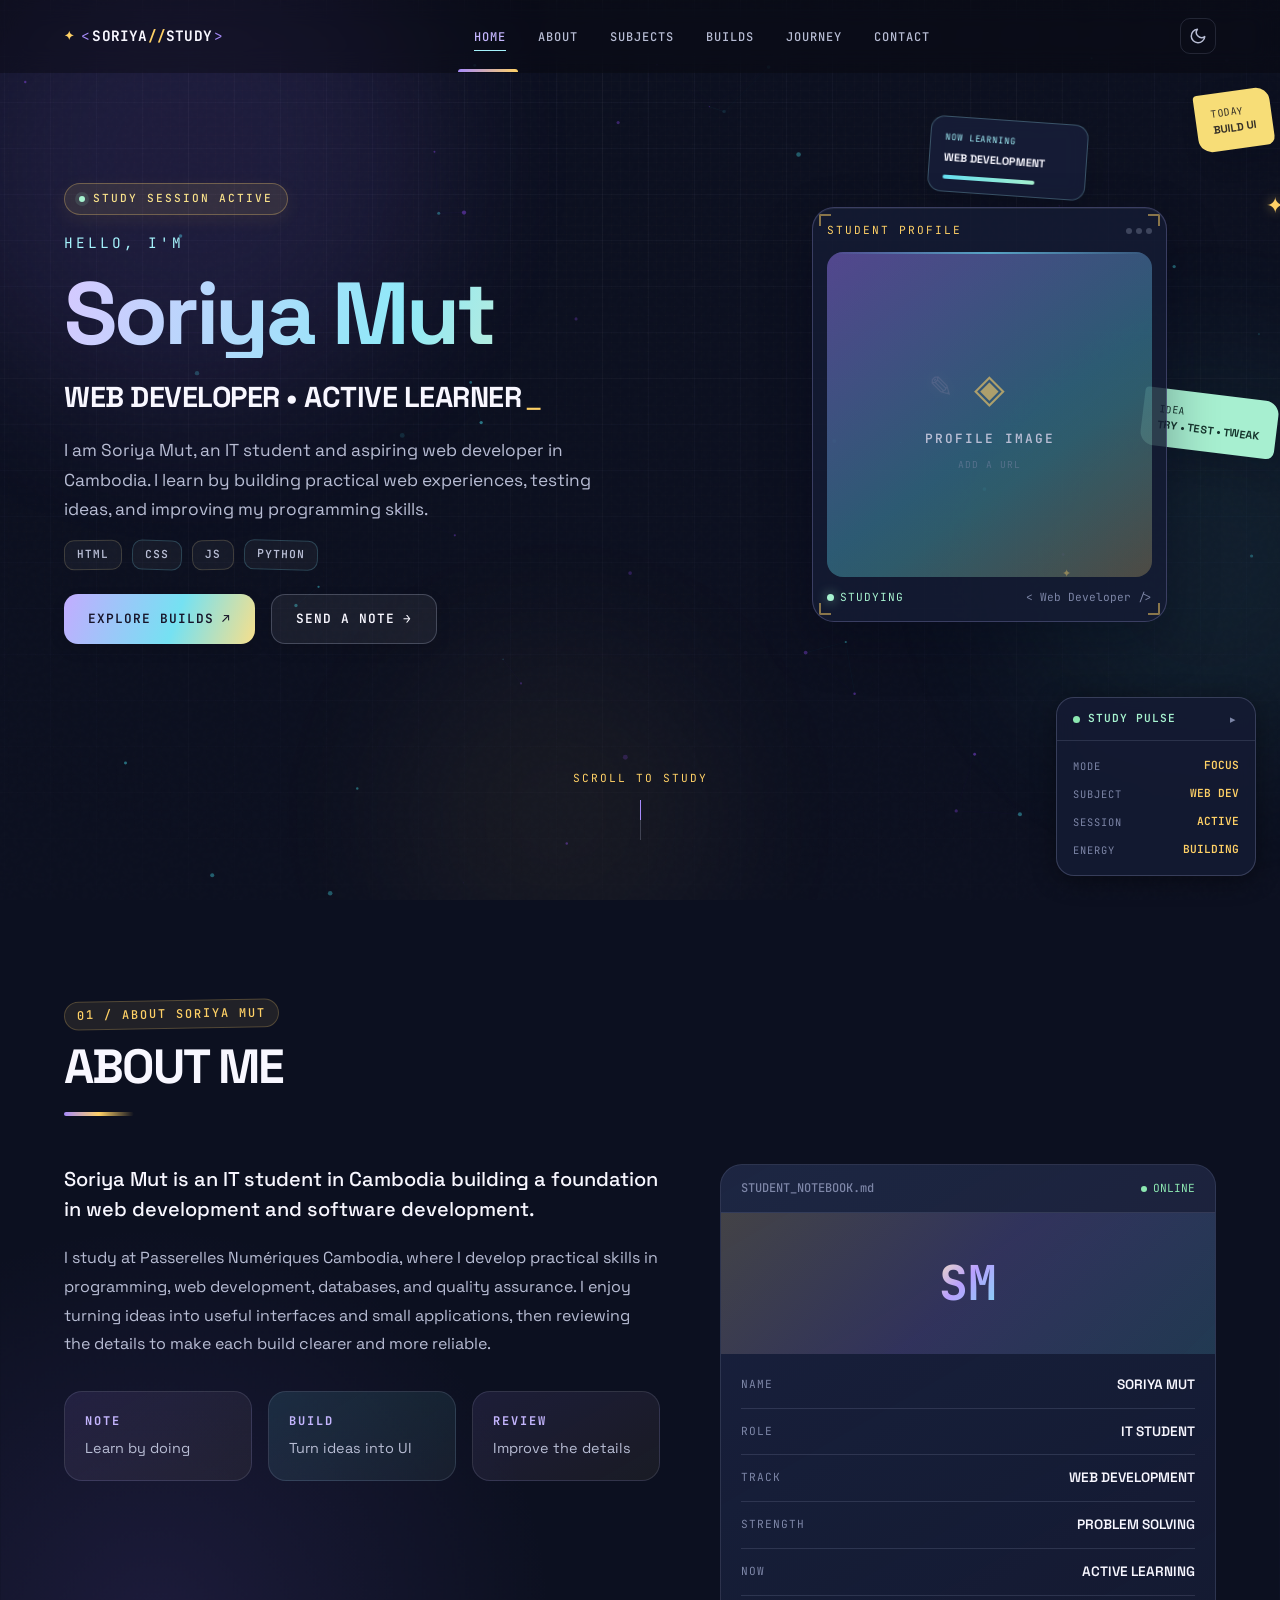
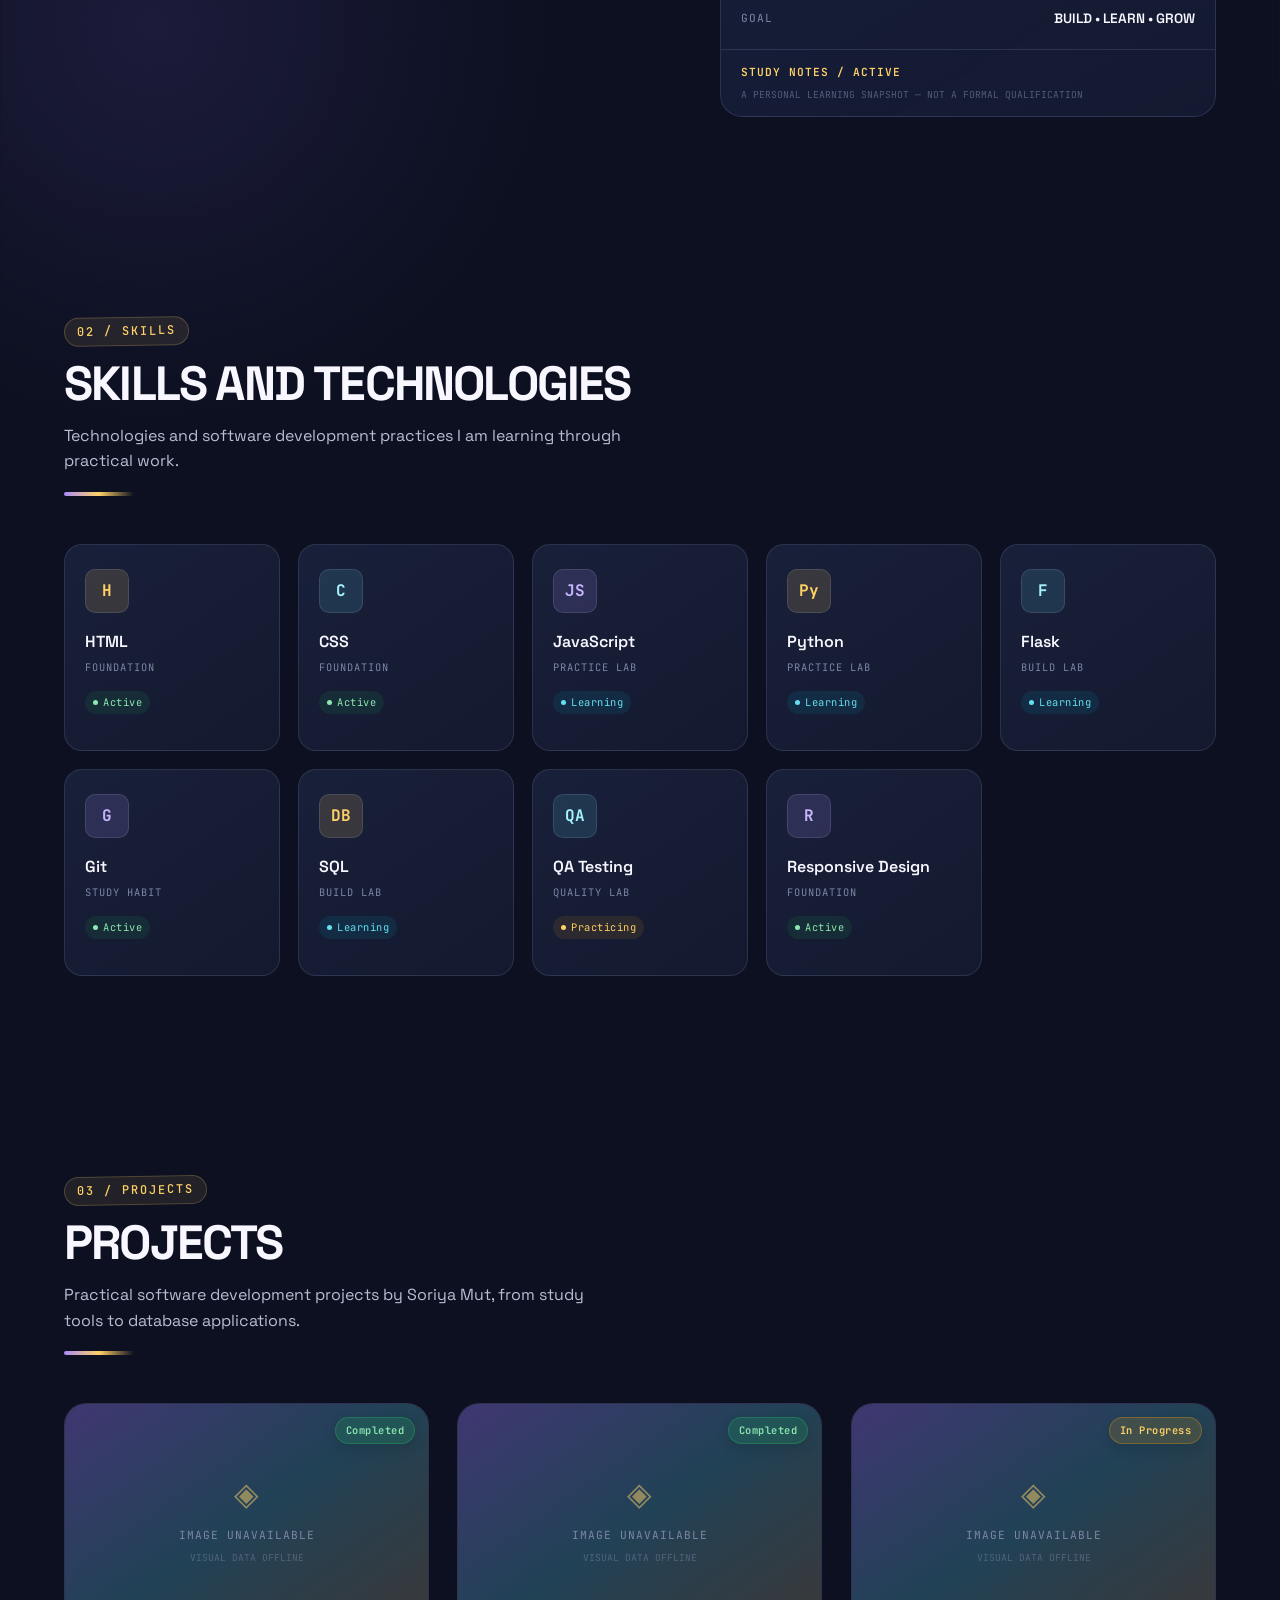
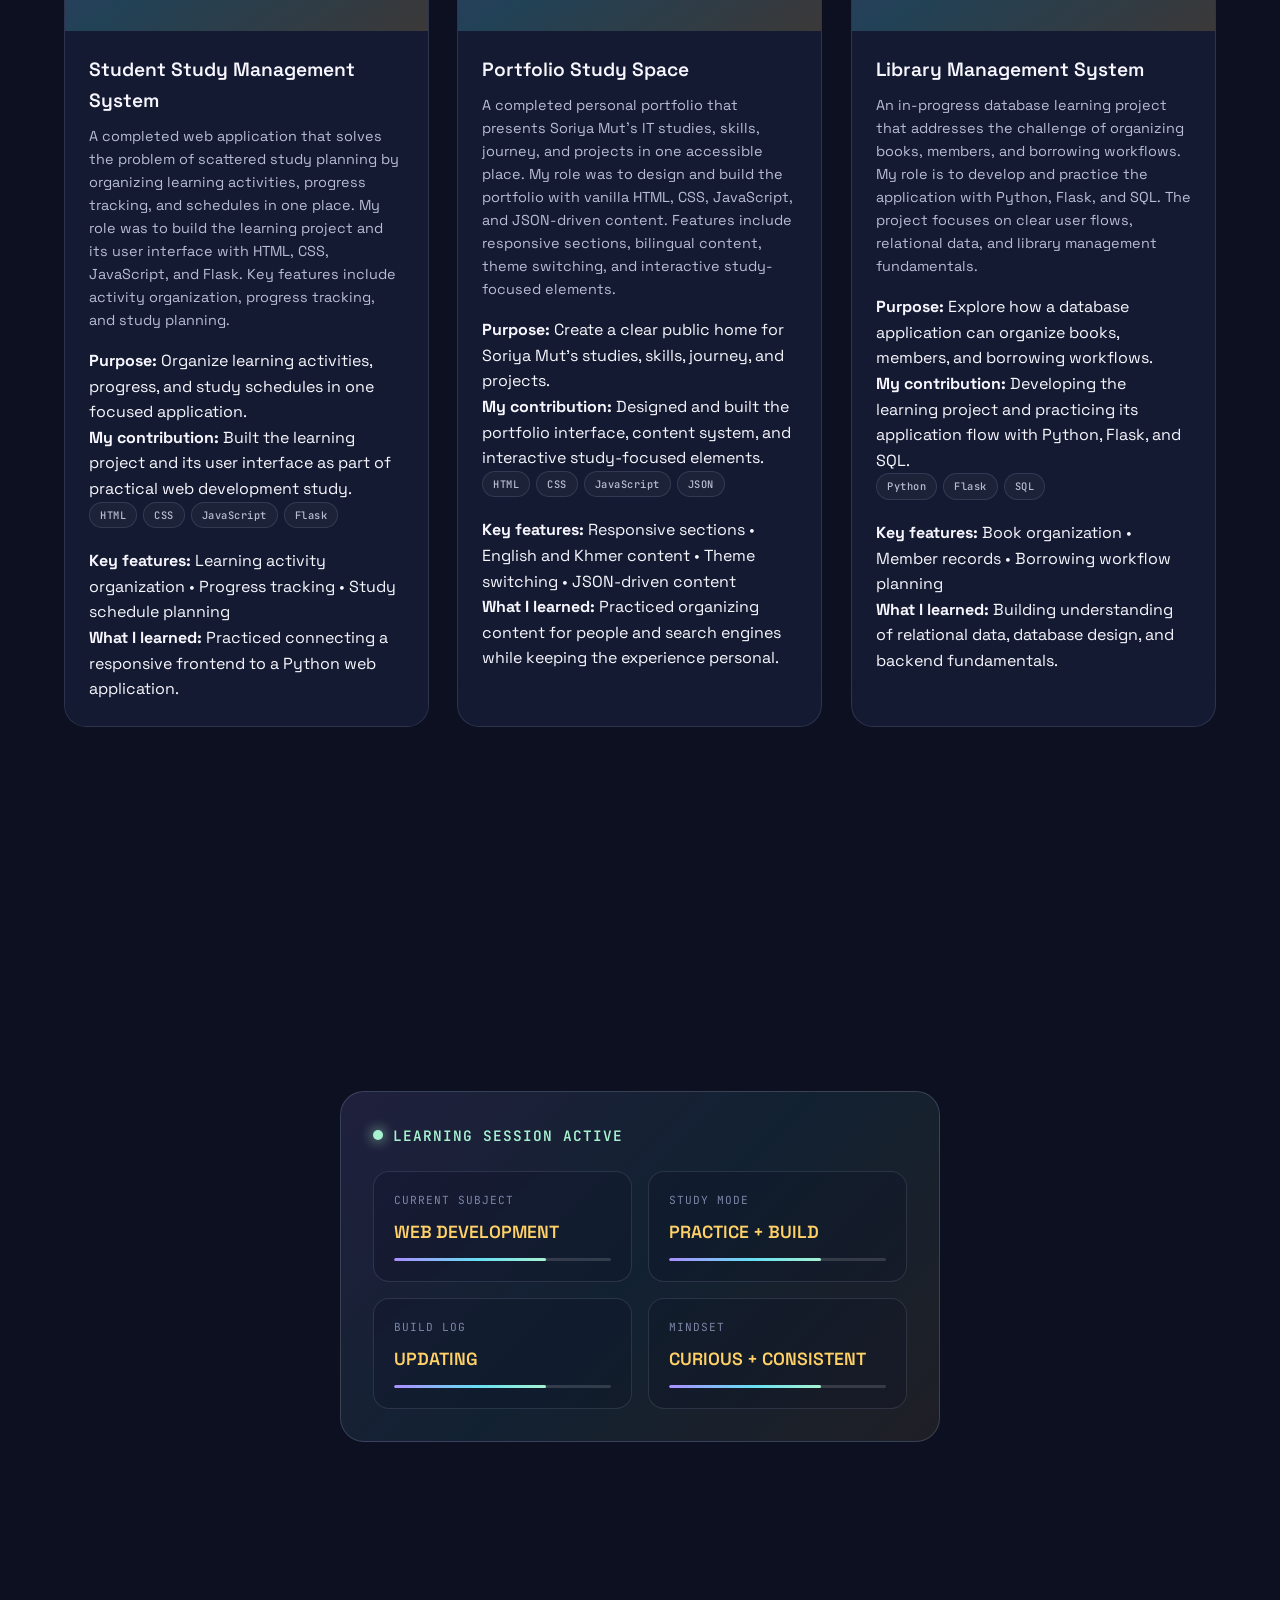
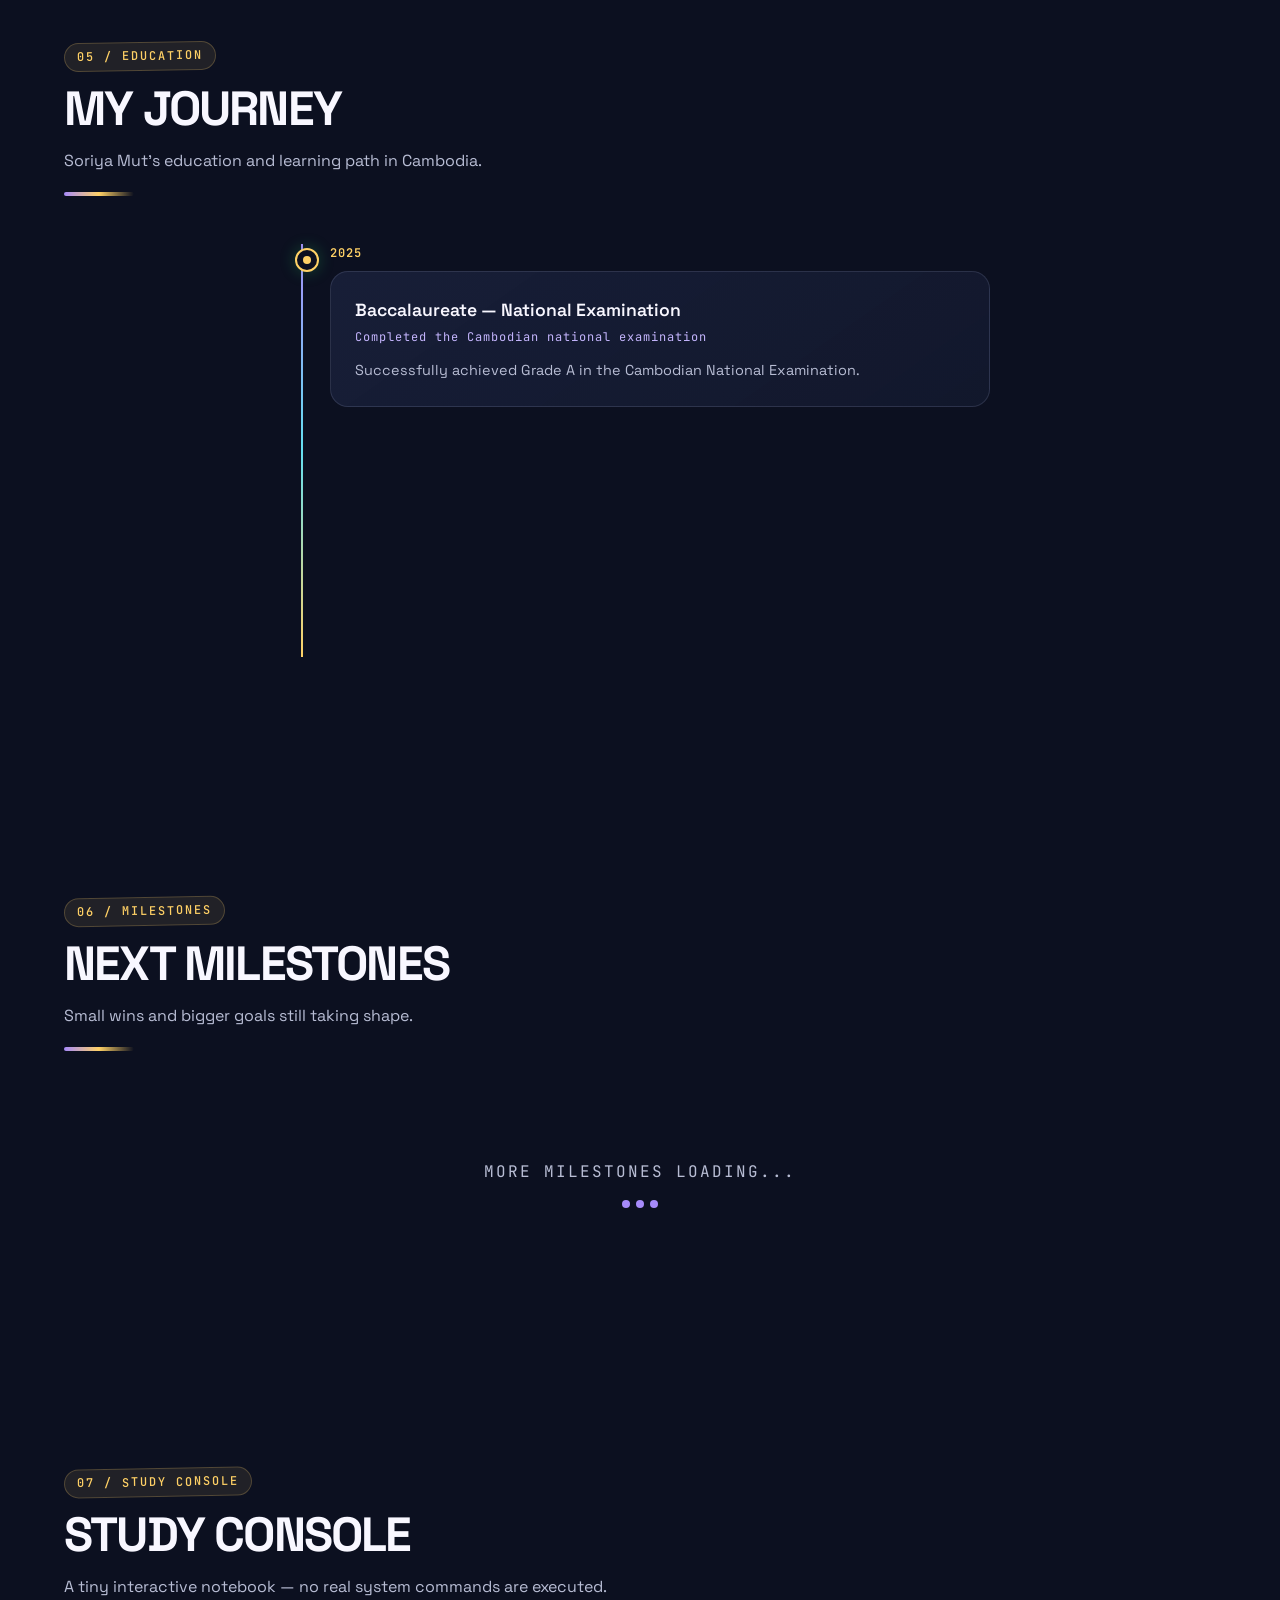
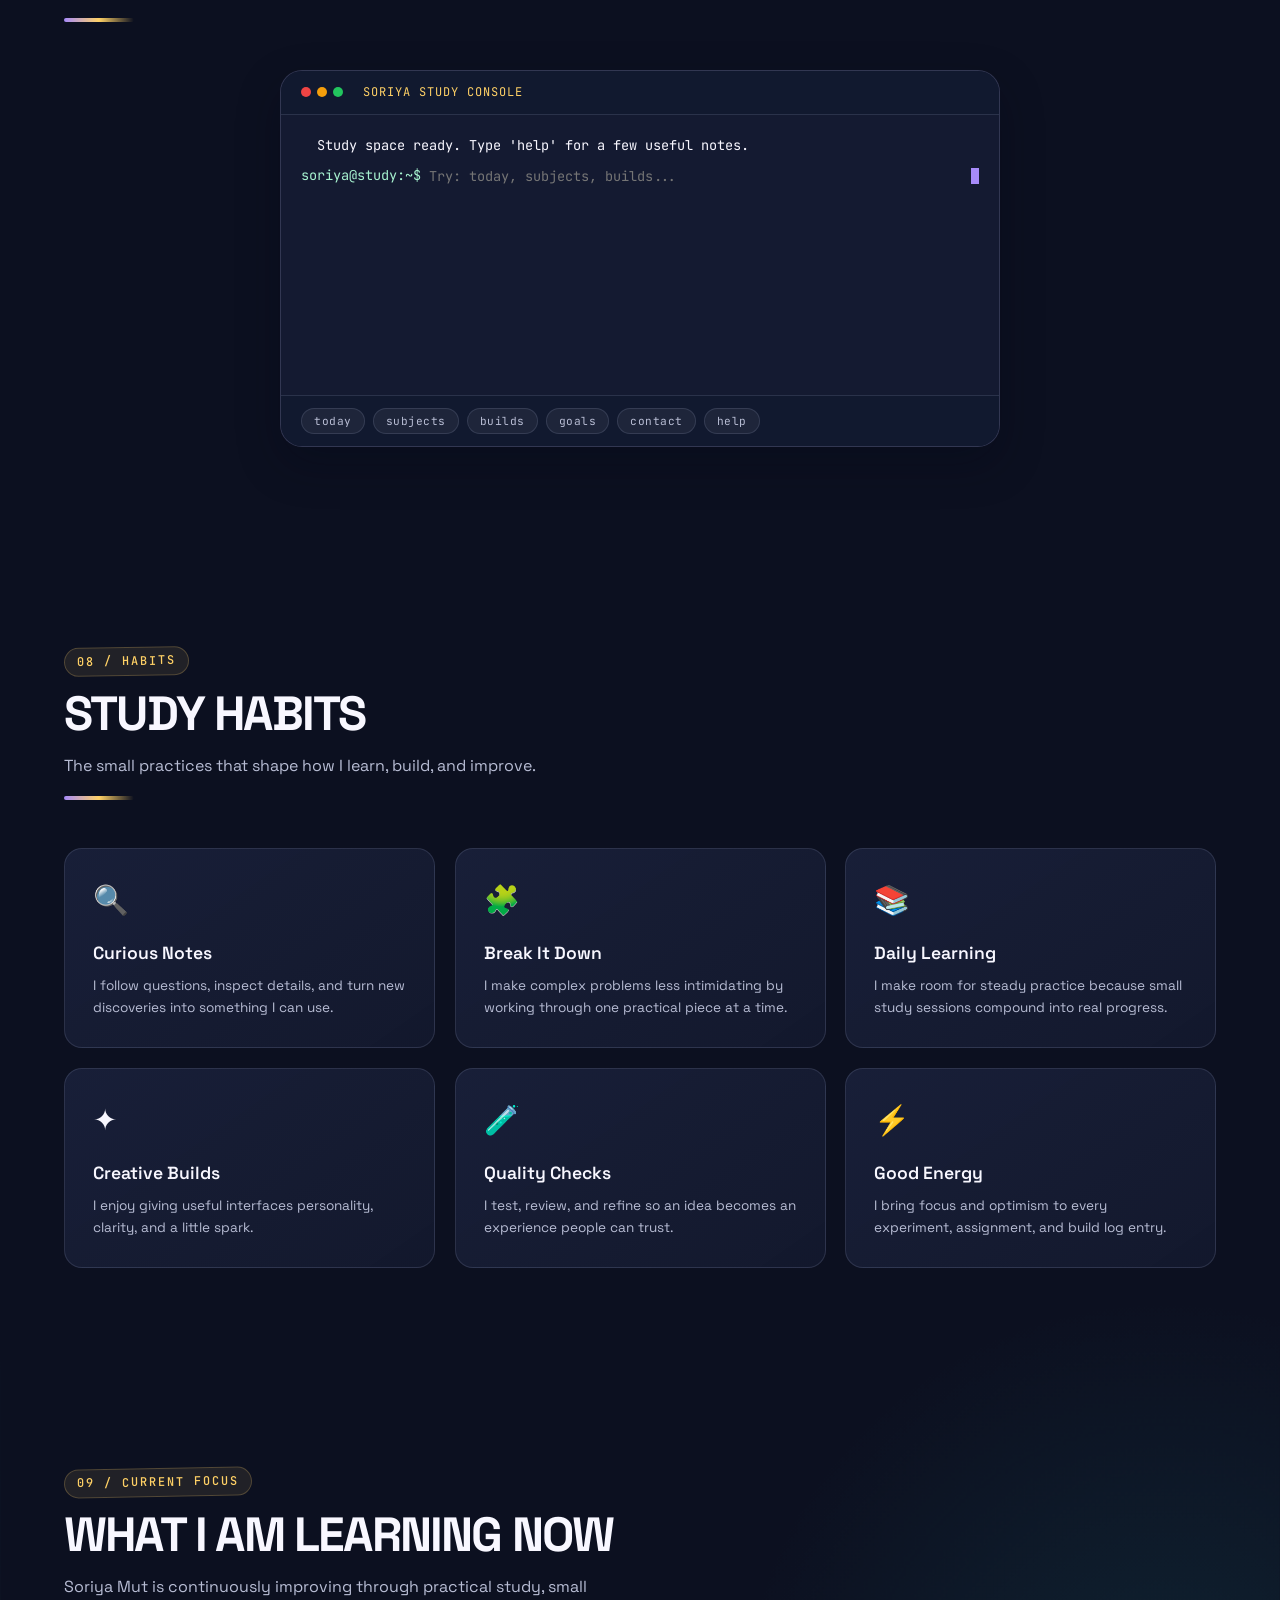
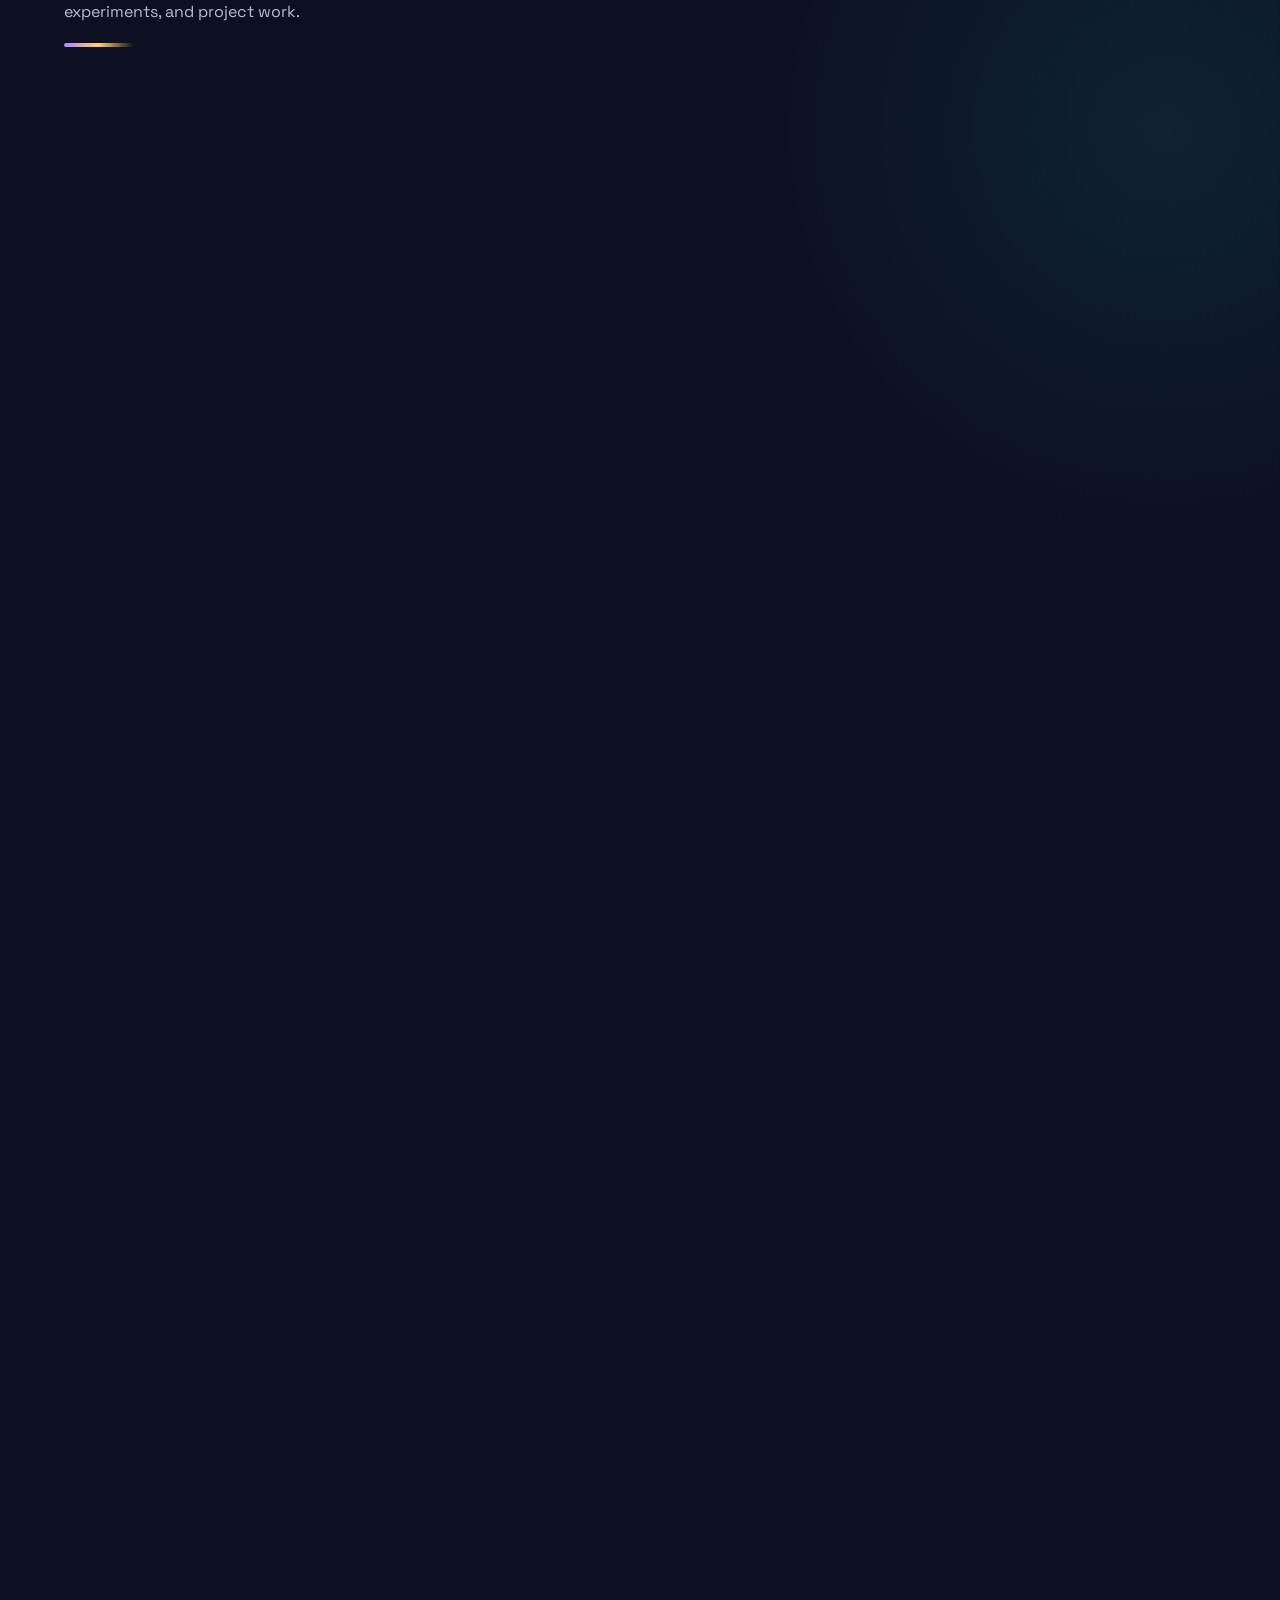
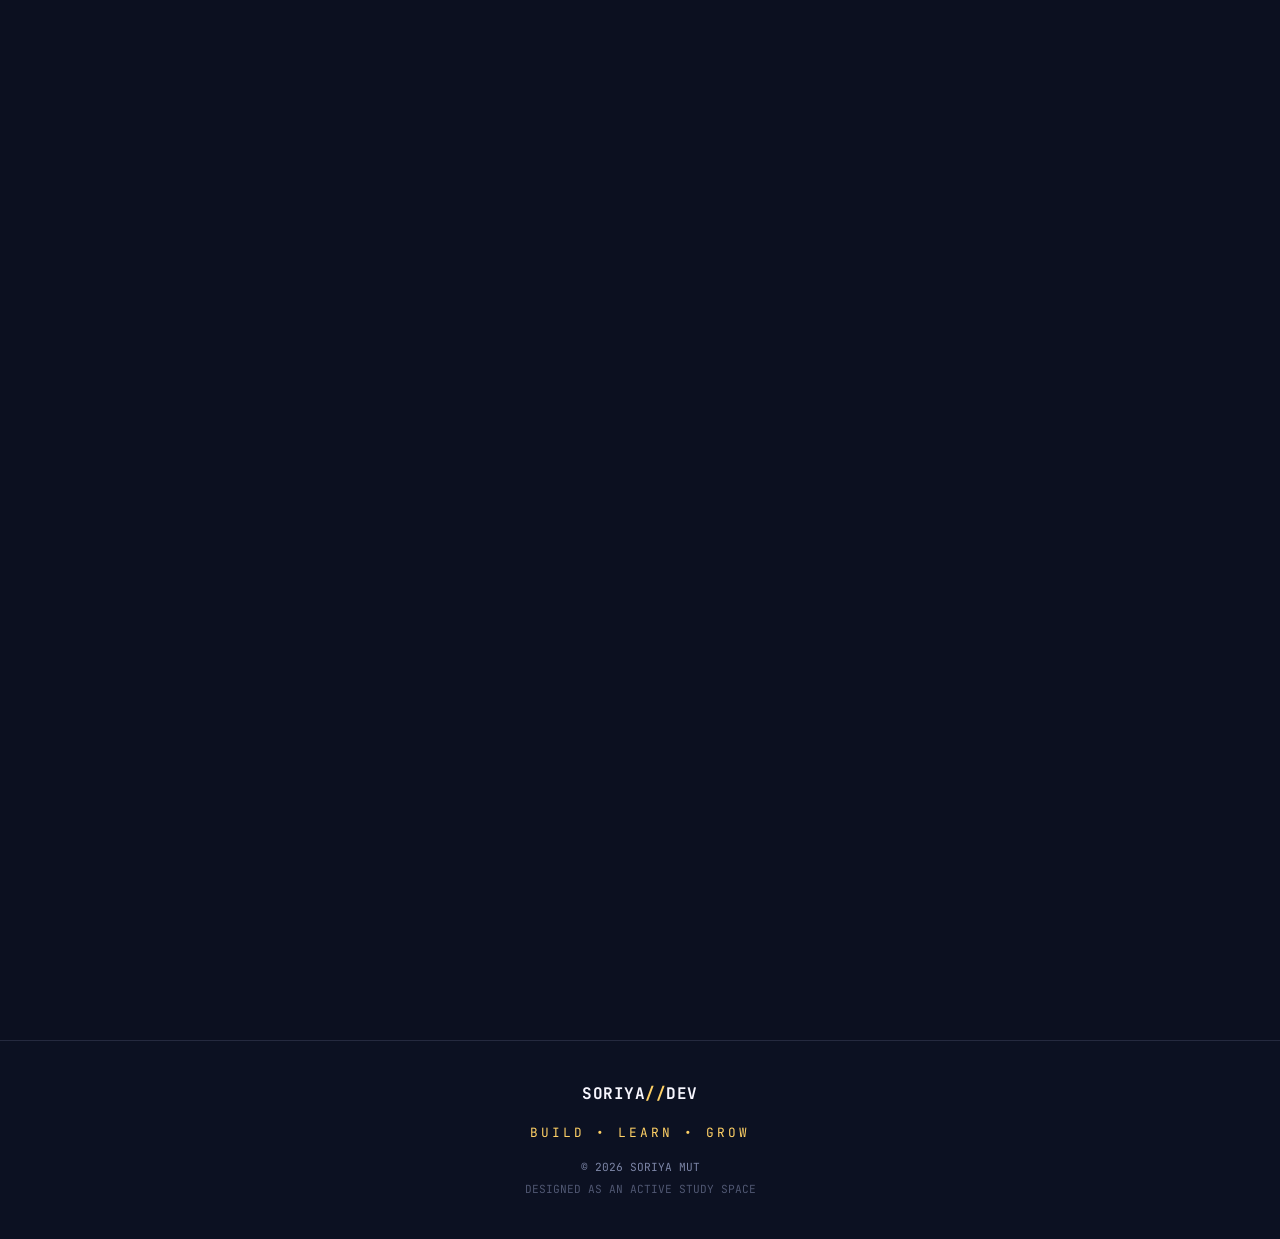
==== commit 62a290e2: "update" ====
--- a/index.html
+++ b/index.html
@@ -72,6 +72,31 @@
             "@type": "EducationalOrganization",
             "name": "Passerelles Numériques Cambodia"
         }
+    }
+    </script>
+
+    <!-- FAQ Structured Data -->
+    <script type="application/ld+json">
+    {
+        "@context": "https://schema.org",
+        "@type": "FAQPage",
+        "mainEntity": [
+            {
+                "@type": "Question",
+                "name": "Who is Soriya Mut?",
+                "acceptedAnswer": { "@type": "Answer", "text": "Soriya Mut is an IT student and aspiring web developer in Cambodia who builds practical projects while learning programming and software development." }
+            },
+            {
+                "@type": "Question",
+                "name": "What does Soriya Mut study?",
+                "acceptedAnswer": { "@type": "Answer", "text": "Soriya studies web development, programming, databases, software development, and quality assurance at Passerelles Numériques Cambodia." }
+            },
+            {
+                "@type": "Question",
+                "name": "How can I contact Soriya Mut?",
+                "acceptedAnswer": { "@type": "Answer", "text": "Visitors can contact Soriya Mut by email or connect through GitHub, LinkedIn, and Telegram." }
+            }
+        ]
     }
     </script>
     
@@ -361,11 +386,84 @@
             <div class="traits-grid" id="traits-grid"></div>
         </section>
 
+        <!-- ===== LEARNING AND CAPABILITIES ===== -->
+        <section class="learning section" id="learning" data-section="learning">
+            <div class="section-header reveal">
+                <span class="section-number">09 / CURRENT FOCUS</span>
+                <h2 class="section-title">WHAT I AM LEARNING NOW</h2>
+                <p class="section-subtitle">Soriya Mut is continuously improving through practical study, small experiments, and project work.</p>
+            </div>
+            <div class="learning-grid">
+                <article class="learning-panel reveal">
+                    <h3>Currently Learning</h3>
+                    <p>I am building stronger foundations in web development, programming, software development, databases, and quality assurance.</p>
+                    <ul>
+                        <li>JavaScript and interactive web interfaces</li>
+                        <li>Python and Flask web applications</li>
+                        <li>SQL and relational database design</li>
+                        <li>Responsive design and QA testing</li>
+                    </ul>
+                </article>
+                <article class="learning-panel reveal" data-reveal-delay="100">
+                    <h3>What I Can Build</h3>
+                    <p>As an IT student and aspiring web developer, I enjoy creating focused projects that solve clear problems.</p>
+                    <ul>
+                        <li>Personal portfolio websites</li>
+                        <li>Responsive landing pages and interfaces</li>
+                        <li>Simple web applications for student projects</li>
+                        <li>Small Python, Flask, and SQL applications</li>
+                    </ul>
+                </article>
+            </div>
+        </section>
+
+        <!-- ===== PERSONAL BRAND ===== -->
+        <section class="personal-brand section" id="about-soriya" data-section="about-soriya">
+            <div class="section-header reveal">
+                <span class="section-number">10 / PERSONAL NOTE</span>
+                <h2 class="section-title">WHY I CREATED THIS PORTFOLIO</h2>
+            </div>
+            <div class="personal-brand-content reveal">
+                <p>This portfolio is a personal learning space where I document my projects, technical skills, study journey, and progress as an aspiring web developer in Cambodia.</p>
+                <p>I believe development improves through practice, honest review, and sharing what I learn. This site will grow as I build new projects and understand more about technology.</p>
+            </div>
+        </section>
+
+        <!-- ===== FAQ ===== -->
+        <section class="faq section" id="faq" data-section="faq">
+            <div class="section-header reveal">
+                <span class="section-number">11 / QUICK ANSWERS</span>
+                <h2 class="section-title">FREQUENTLY ASKED QUESTIONS</h2>
+            </div>
+            <div class="faq-list">
+                <details class="faq-item reveal">
+                    <summary>Who is Soriya Mut?</summary>
+                    <p>Soriya Mut is an IT student and aspiring web developer in Cambodia who builds practical projects while learning programming and software development.</p>
+                </details>
+                <details class="faq-item reveal">
+                    <summary>What does Soriya Mut study?</summary>
+                    <p>Soriya studies web development, programming, databases, software development, and quality assurance at Passerelles Numériques Cambodia.</p>
+                </details>
+                <details class="faq-item reveal">
+                    <summary>What technologies does Soriya use?</summary>
+                    <p>Soriya is learning and building with HTML, CSS, JavaScript, Python, Flask, Git, SQL, responsive design, and QA testing.</p>
+                </details>
+                <details class="faq-item reveal">
+                    <summary>What projects has Soriya built?</summary>
+                    <p>The portfolio includes a Student Study Management System, Portfolio Study Space, and Library Management System. Project status and technologies are listed in the Projects section.</p>
+                </details>
+                <details class="faq-item reveal">
+                    <summary>How can I contact Soriya Mut?</summary>
+                    <p>Use the Contact section to connect by email, GitHub, LinkedIn, or Telegram.</p>
+                </details>
+            </div>
+        </section>
+
         <!-- ===== CONTACT SECTION ===== -->
         <section class="contact section" id="contact" data-section="contact">
             <div class="section-header reveal">
-                <span class="section-number" data-i18n="contact.number">09 / CONNECTION</span>
-                <h2 class="section-title" data-i18n="contact.title">LET'S BUILD SOMETHING MEANINGFUL</h2>
+                <span class="section-number" data-i18n="contact.number">12 / CONTACT</span>
+                <h2 class="section-title" data-i18n="contact.title">CONTACT SORIYA MUT</h2>
                 <p class="section-subtitle" id="contact-subtitle"></p>
             </div>
             <div class="contact-content reveal" data-reveal-delay="100">
--- a/assets/css/study-vibe.css
+++ b/assets/css/study-vibe.css
@@ -225,6 +225,26 @@
 
 .profile-particle { width:auto; height:auto; background:transparent; color: var(--warning); font-size:.68rem; line-height:1; }
 
+.learning-grid { display:grid; grid-template-columns:repeat(2, minmax(0, 1fr)); gap:24px; }
+.learning-panel, .personal-brand-content, .faq-item { padding:26px; border:1px solid var(--border); border-radius:var(--radius-md); background:var(--surface); }
+.learning-panel h3 { margin:0 0 12px; color:var(--text-primary); font-size:1.2rem; }
+.learning-panel p, .personal-brand-content p, .faq-item p { color:var(--text-secondary); line-height:1.7; }
+.learning-panel ul { display:grid; gap:10px; margin:18px 0 0; padding-left:20px; color:var(--text-secondary); line-height:1.5; }
+.learning-panel li::marker { color:var(--accent-secondary); }
+.personal-brand-content { max-width:820px; margin:0 auto; }
+.personal-brand-content p { margin:0; }
+.personal-brand-content p + p { margin-top:14px; }
+.faq-list { display:grid; gap:12px; max-width:900px; margin:0 auto; }
+.faq-item { transition:border-color .2s ease; }
+.faq-item:hover, .faq-item[open] { border-color:var(--accent-secondary); }
+.faq-item summary { cursor:pointer; color:var(--text-primary); font-weight:600; }
+.faq-item p { margin:16px 0 0; }
+
+@media (max-width: 768px) {
+    .learning-grid { grid-template-columns:1fr; }
+    .learning-panel, .personal-brand-content, .faq-item { padding:20px; }
+}
+
 @media (max-width: 1100px) {
   .hero-grid { grid-template-columns: 1fr; gap: 24px; text-align: center; }
   .hero-text { align-items: center; }
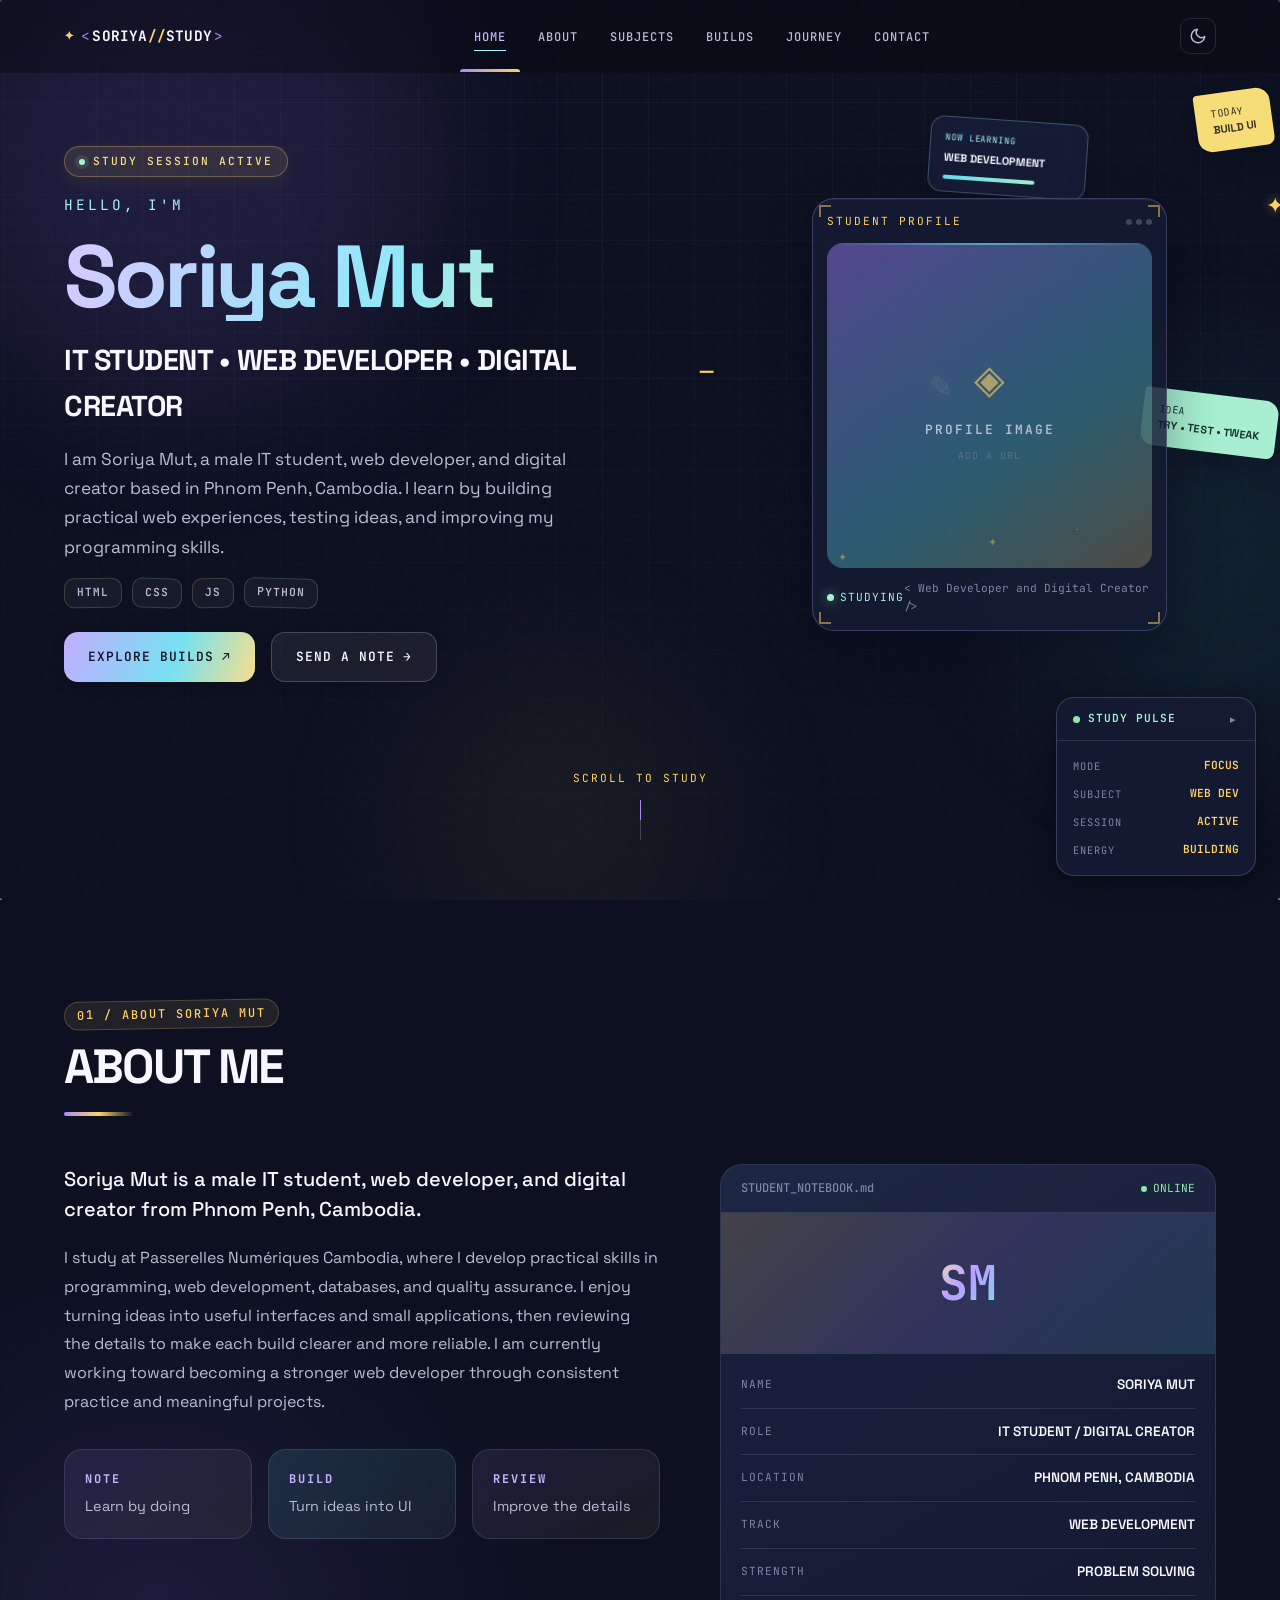
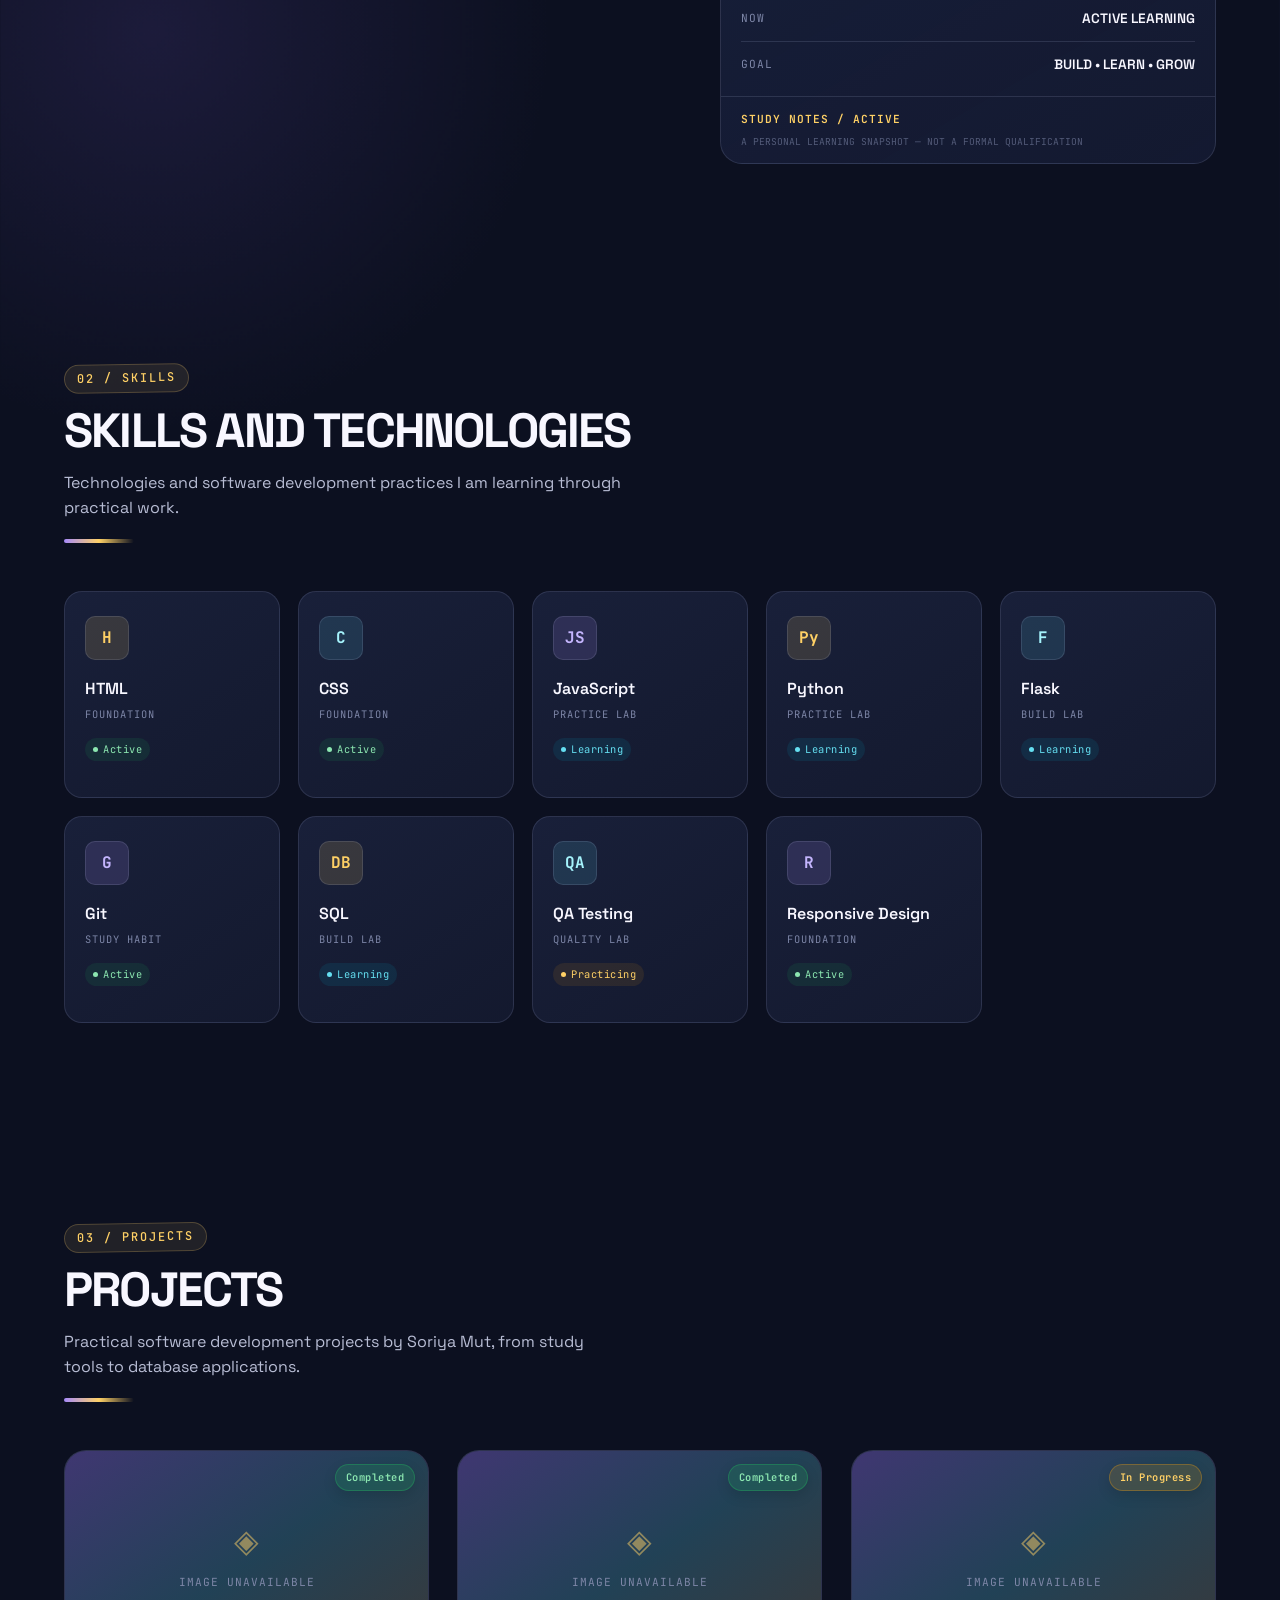
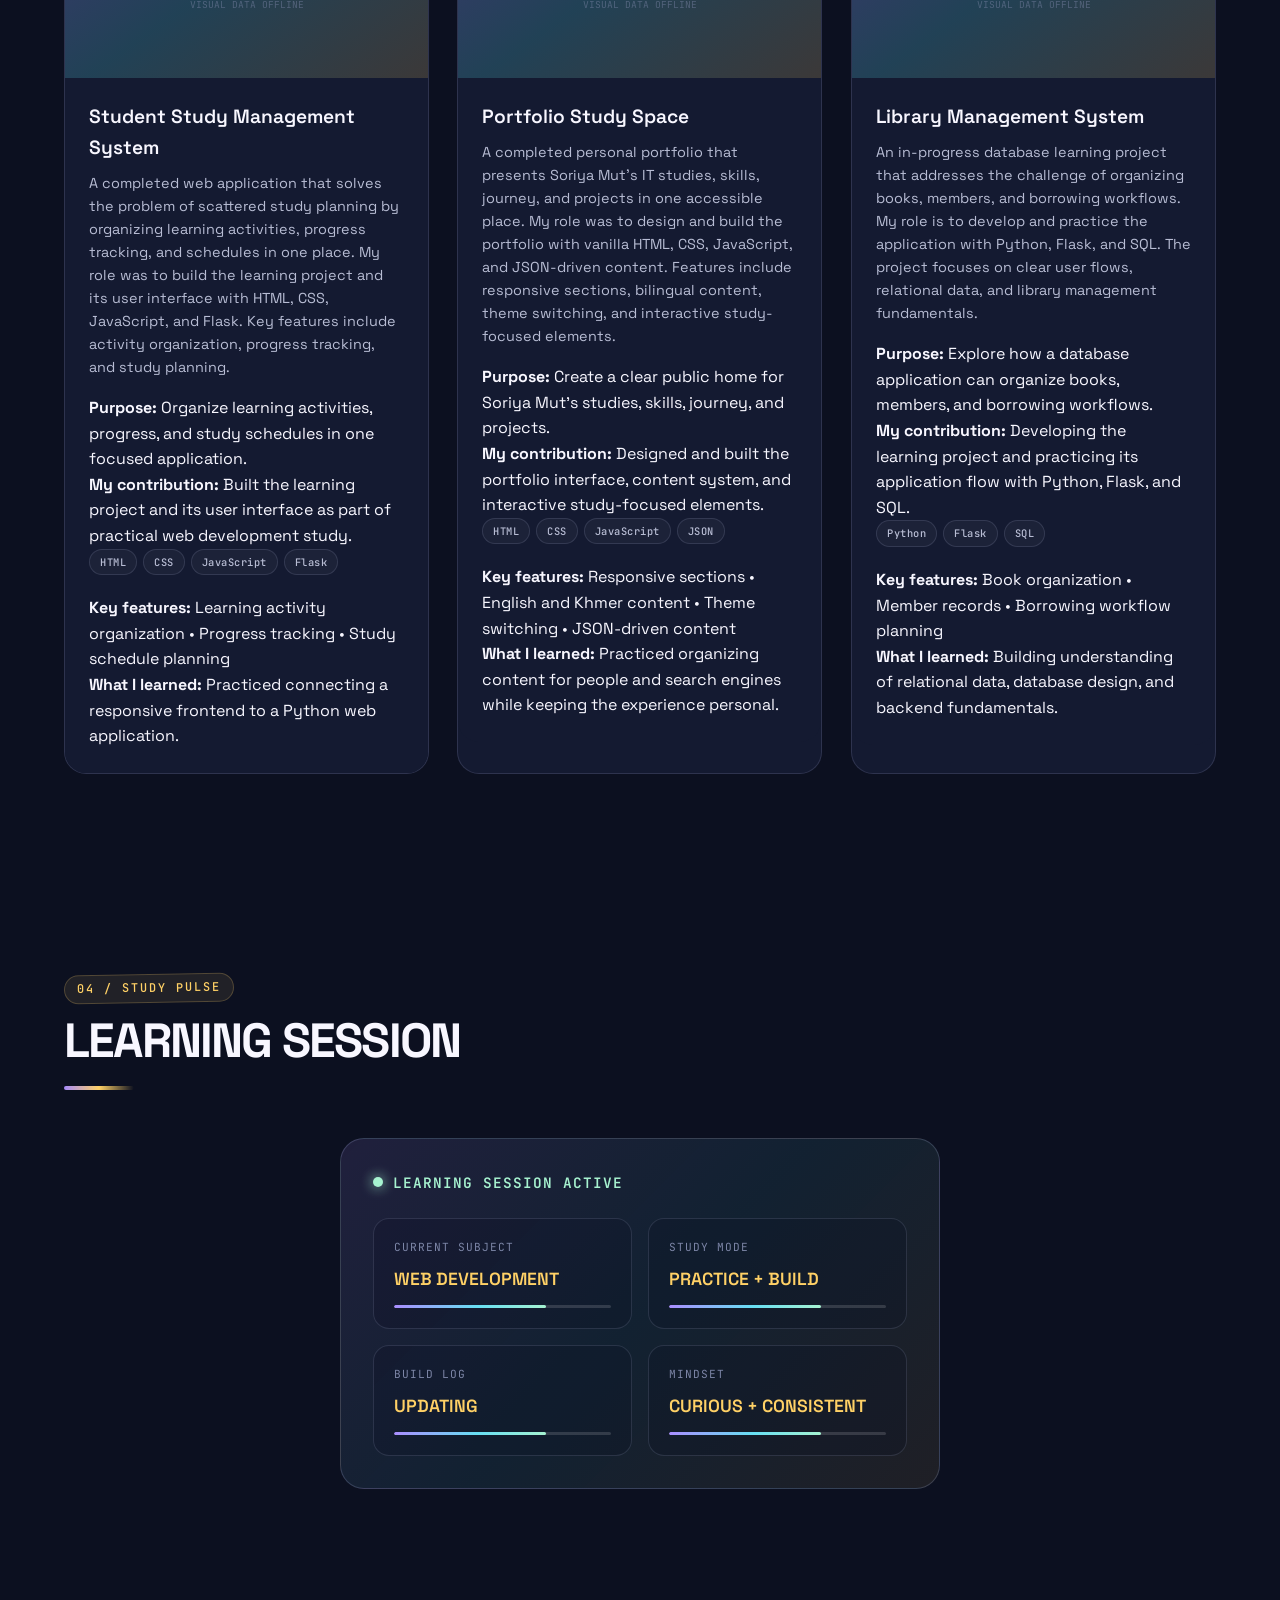
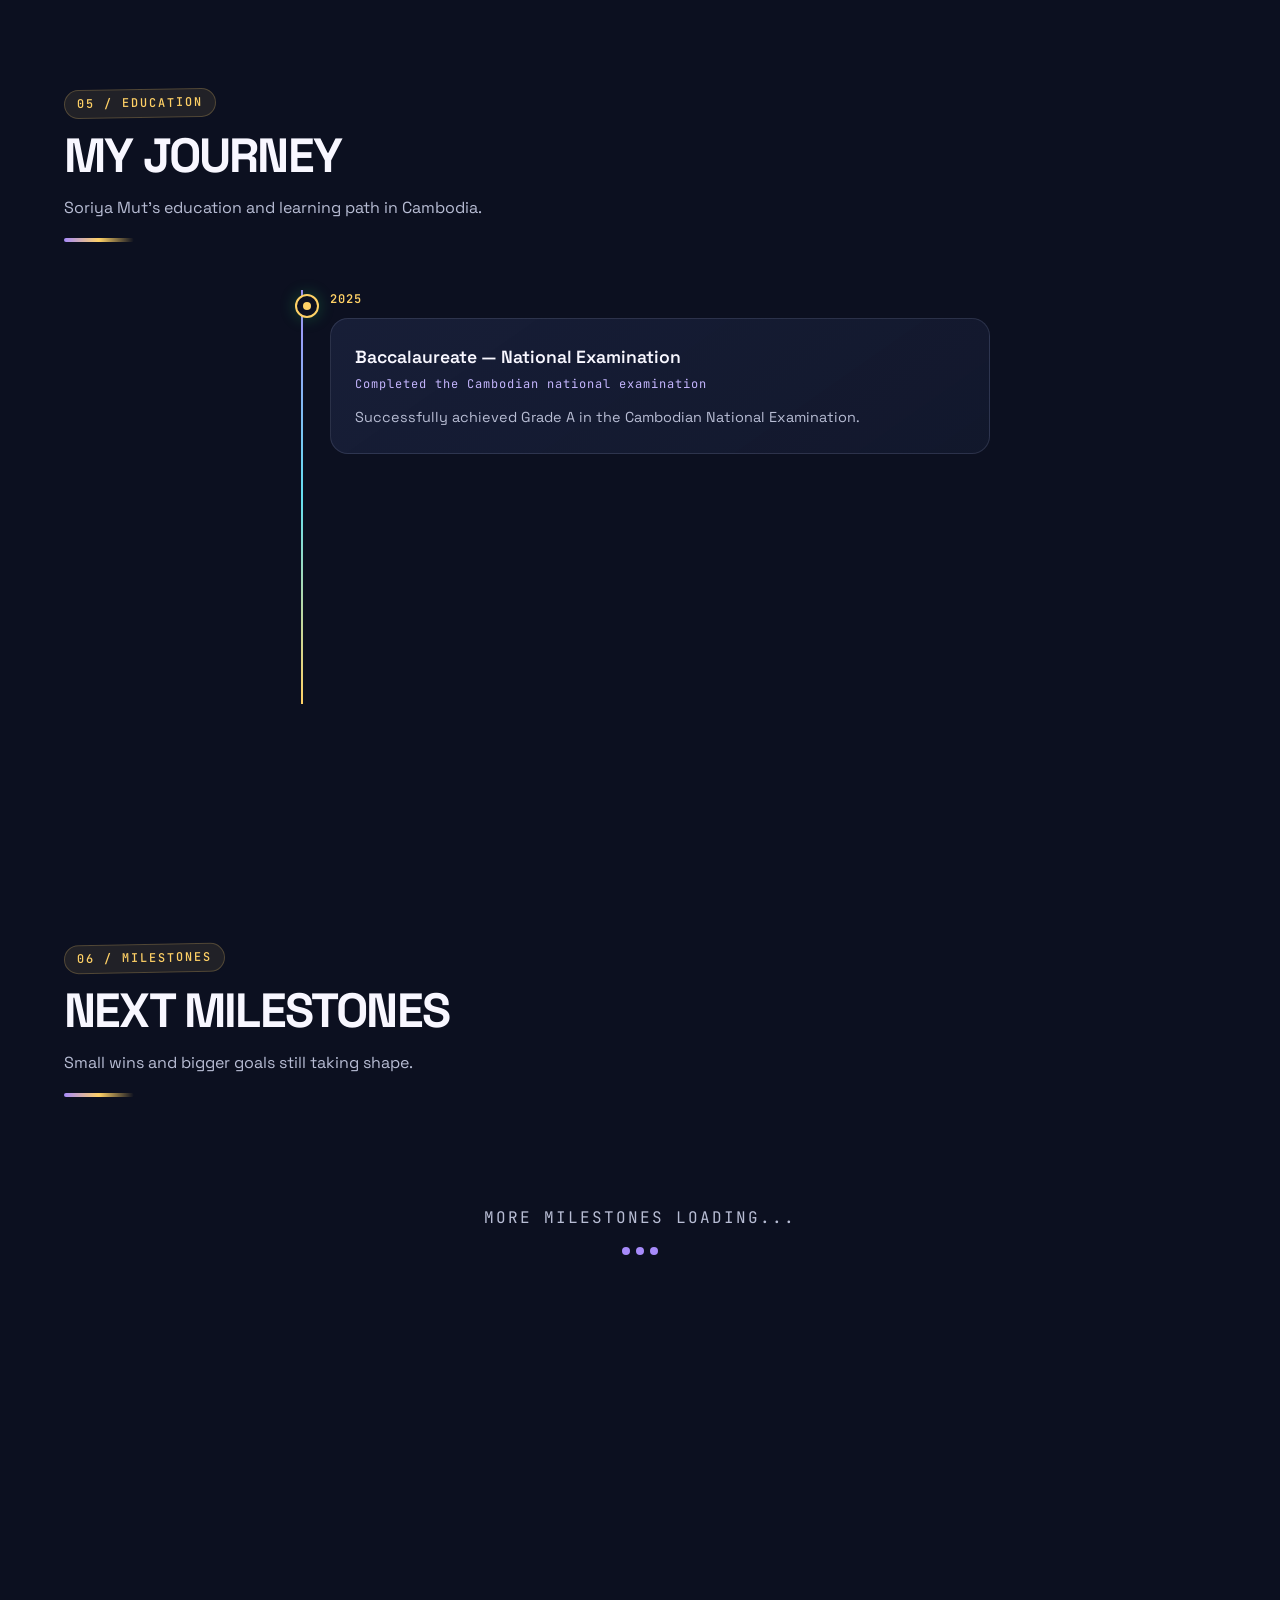
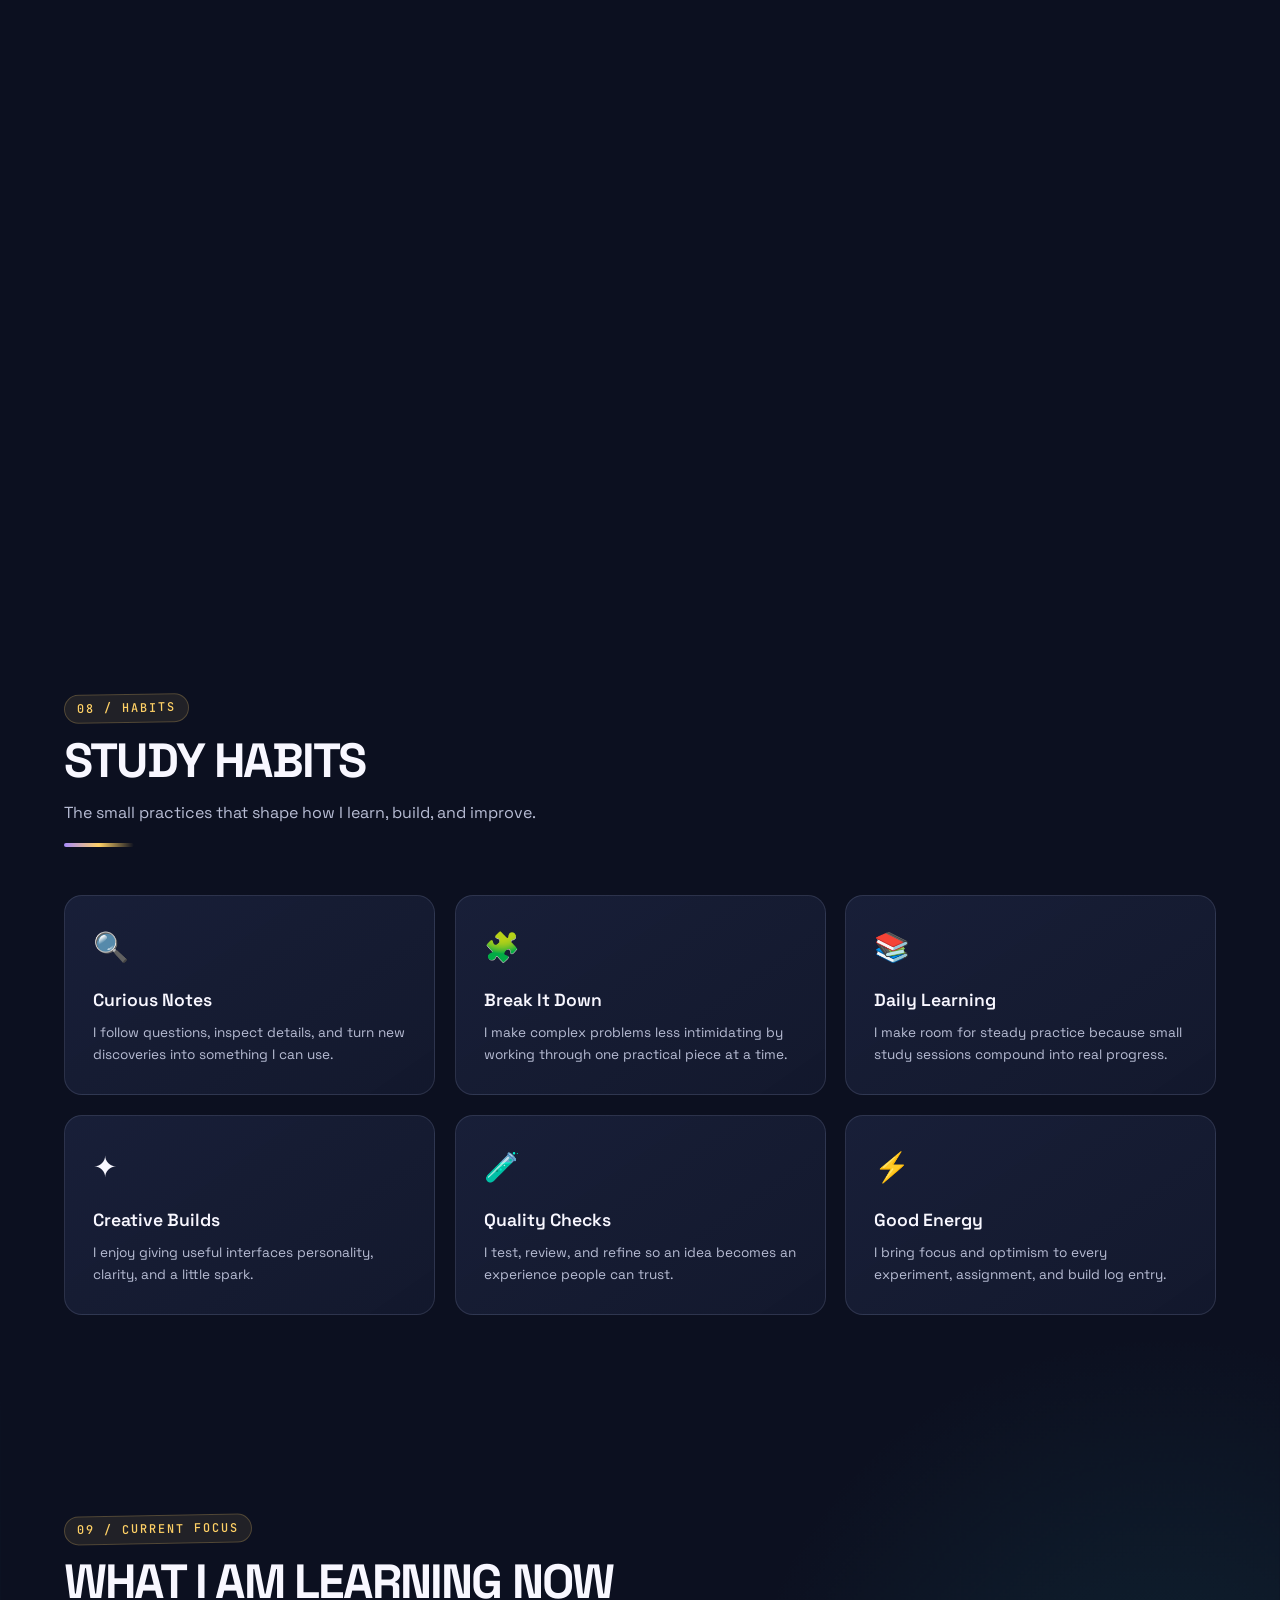
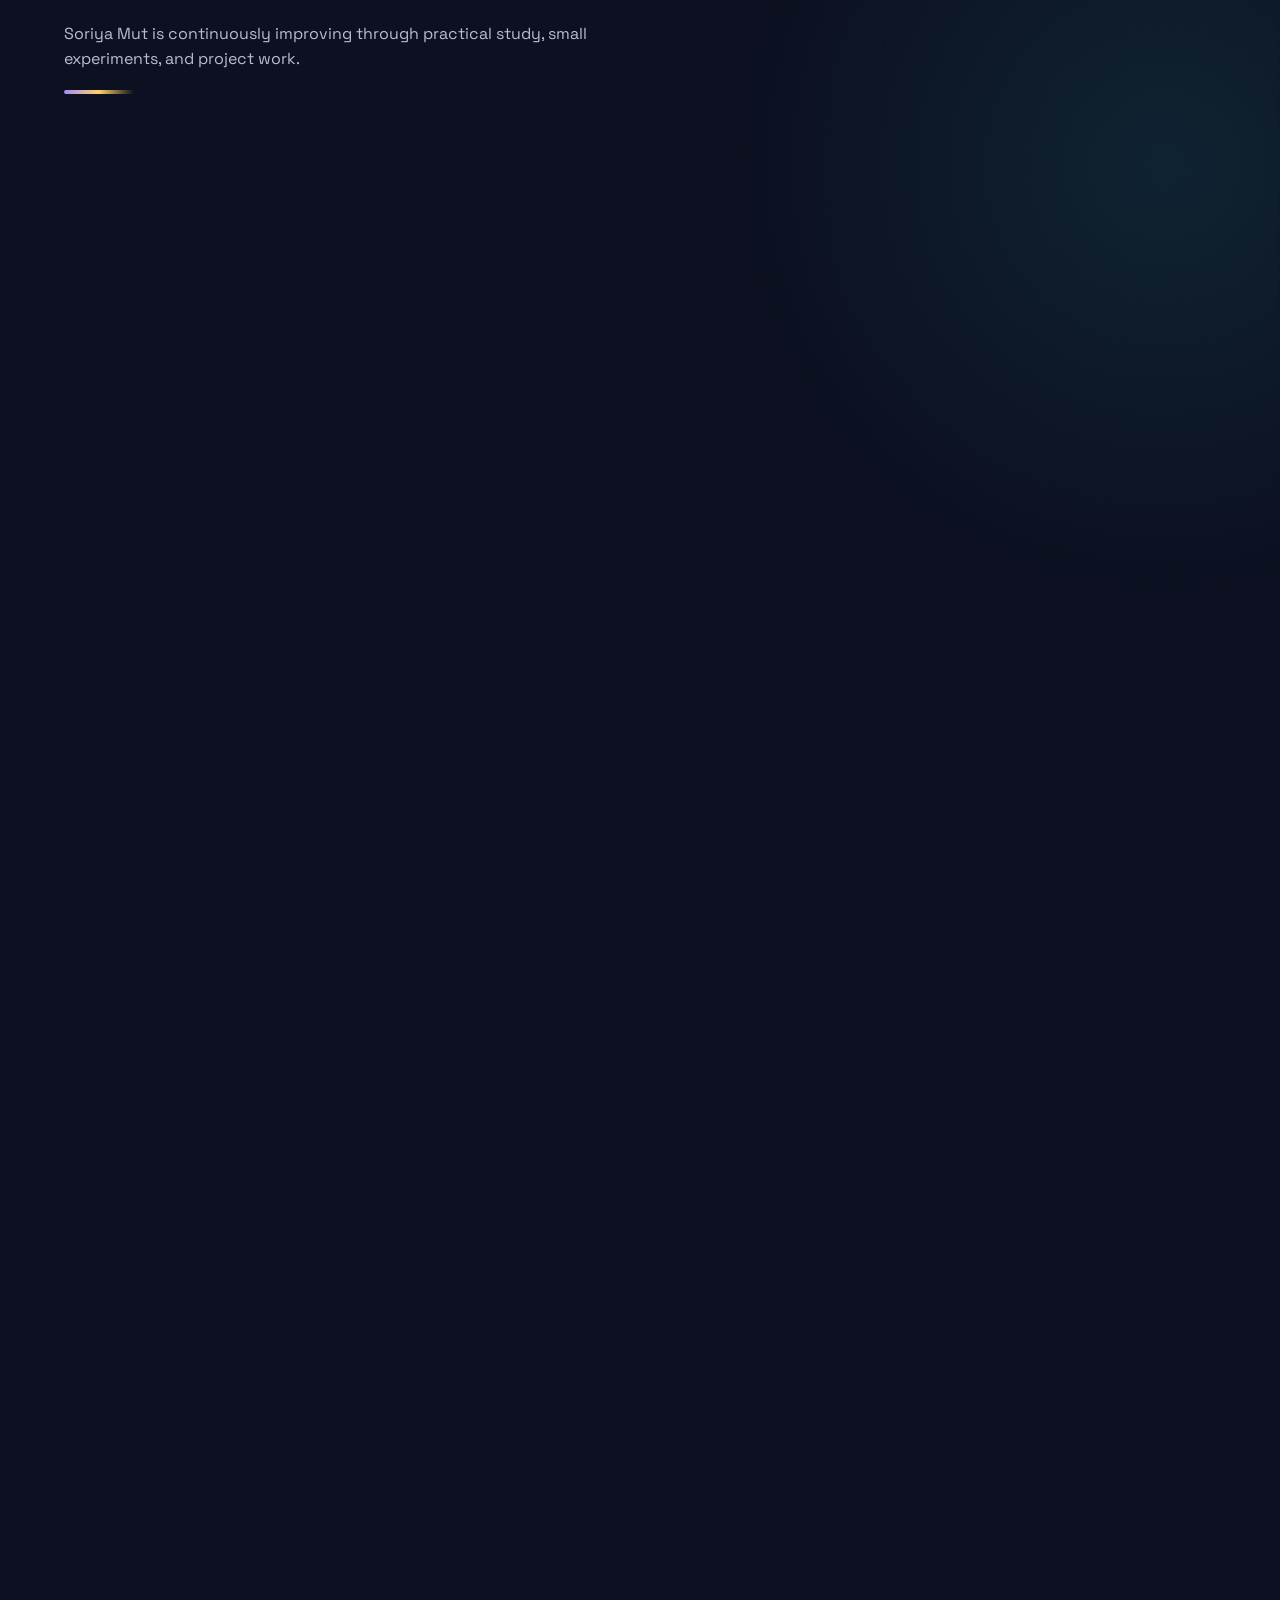
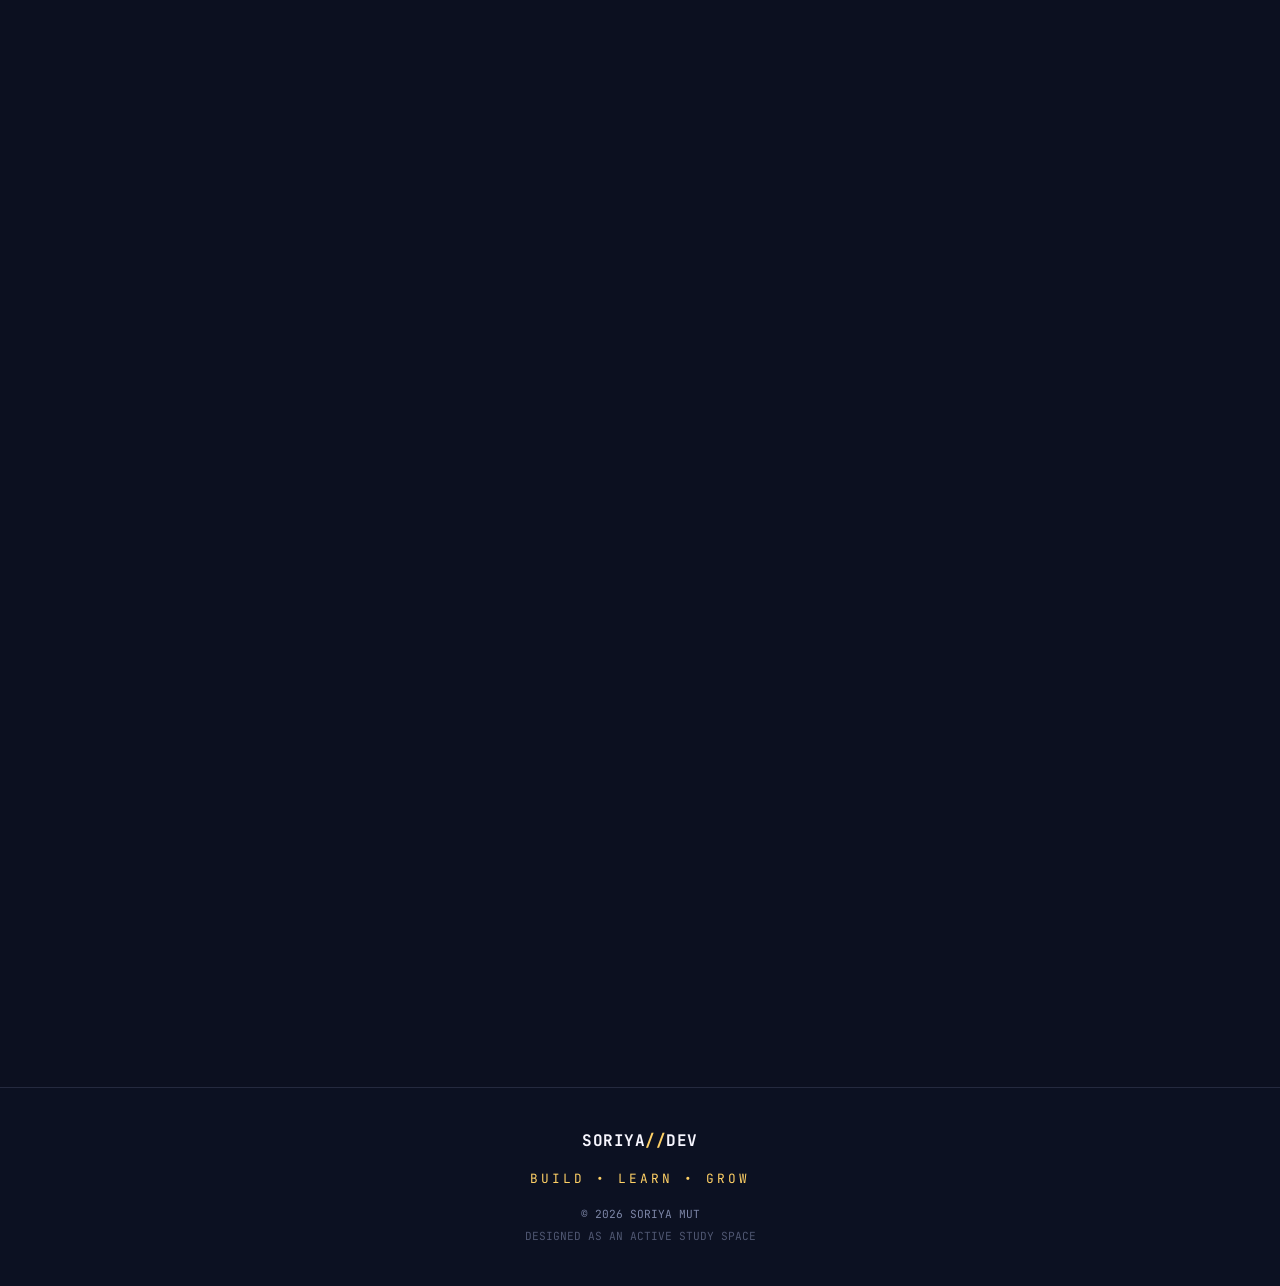
==== commit facfc69e: "update more" ====
--- a/index.html
+++ b/index.html
@@ -7,9 +7,9 @@
     <meta http-equiv="X-UA-Compatible" content="ie=edge">
 
     <!-- Primary Meta Tags -->
-    <title>Soriya Mut | IT Student and Web Developer in Cambodia</title>
-    <meta name="title" content="Soriya Mut | IT Student and Web Developer in Cambodia">
-    <meta name="description" content="Soriya Mut is an IT student and aspiring web developer in Cambodia learning programming, software development, and quality-focused web development.">
+    <title>Soriya Mut | IT Student, Web Developer and Digital Creator</title>
+    <meta name="title" content="Soriya Mut | IT Student, Web Developer and Digital Creator">
+    <meta name="description" content="Soriya Mut is a male IT student, web developer, and digital creator in Phnom Penh, Cambodia, building practical projects with programming and web development.">
     <meta name="keywords" content="Soriya Mut, web developer, IT student, Passerelles Numériques Cambodia, PN Cambodia, web development, programming, software quality, portfolio">
     <meta name="author" content="Soriya Mut">
     <meta name="robots" content="index, follow">
@@ -18,8 +18,8 @@
     <!-- Open Graph / Facebook -->
     <meta property="og:type" content="website">
     <meta property="og:url" content="https://soriya-portfolio.mut-soriya467.workers.dev/">
-    <meta property="og:title" content="Soriya Mut | IT Student and Web Developer in Cambodia">
-    <meta property="og:description" content="Soriya Mut is an IT student and aspiring web developer in Cambodia building practical projects with web technologies, programming, and software quality in mind.">
+    <meta property="og:title" content="Soriya Mut | IT Student, Web Developer and Digital Creator">
+    <meta property="og:description" content="Soriya Mut is a male IT student, web developer, and digital creator in Phnom Penh, Cambodia, building practical projects with web technologies and programming.">
     <meta property="og:site_name" content="Soriya Mut — Portfolio">
     <meta property="og:image" content="https://soriya-portfolio.mut-soriya467.workers.dev/assets/images/og-image.svg">
     <meta property="og:image:alt" content="Soriya Mut — IT Student and Web Developer">
@@ -30,8 +30,8 @@
     <!-- Twitter -->
     <meta name="twitter:card" content="summary_large_image">
     <meta name="twitter:url" content="https://soriya-portfolio.mut-soriya467.workers.dev/">
-    <meta name="twitter:title" content="Soriya Mut | IT Student and Web Developer in Cambodia">
-    <meta name="twitter:description" content="Soriya Mut is an IT student and aspiring web developer in Cambodia building practical projects with web technologies, programming, and software quality in mind.">
+    <meta name="twitter:title" content="Soriya Mut | IT Student, Web Developer and Digital Creator">
+    <meta name="twitter:description" content="Soriya Mut is a male IT student, web developer, and digital creator in Phnom Penh, Cambodia, building practical projects with web technologies and programming.">
     <meta name="twitter:image" content="https://soriya-portfolio.mut-soriya467.workers.dev/assets/images/og-image.svg">
     <meta name="twitter:image:alt" content="Soriya Mut — IT Student and Web Developer">
 
@@ -55,9 +55,11 @@
         "@context": "https://schema.org",
         "@type": "Person",
         "name": "Soriya Mut",
-        "jobTitle": "IT Student and Aspiring Web Developer",
+        "gender": "Male",
+        "jobTitle": "IT Student, Web Developer, and Digital Creator",
         "address": {
             "@type": "PostalAddress",
+            "addressLocality": "Phnom Penh",
             "addressCountry": "KH"
         },
         "url": "https://soriya-portfolio.mut-soriya467.workers.dev/",
@@ -66,7 +68,8 @@
             "https://www.linkedin.com/in/soriya-mut-b98184429/",
             "https://t.me/Ya_battambang"
         ],
-        "description": "Soriya Mut is an IT student and aspiring web developer in Cambodia learning web development, programming, software development, and quality assurance through practical projects.",
+        "description": "Soriya Mut is a male IT student, web developer, and digital creator based in Phnom Penh, Cambodia. He is learning web development, programming, software development, and quality assurance through practical projects.",
+        "image": "https://i.ibb.co/bjWvFddG/profile-image.jpg",
         "knowsAbout": ["Web Development", "Programming", "Software Quality", "HTML", "CSS", "JavaScript", "Python"],
         "alumniOf": {
             "@type": "EducationalOrganization",
@@ -189,7 +192,7 @@
                     <p class="hero-greeting reveal" data-reveal-delay="100" data-i18n="hero.greeting">HELLO, I'M</p>
                     <h1 class="hero-name reveal" data-reveal-delay="200" id="hero-name">SORIYA MUT</h1>
                     <div class="hero-role-line reveal" data-reveal-delay="350">
-                        <span class="hero-role" data-i18n="hero.role">WEB DEVELOPER</span>
+                        <span class="hero-role" data-i18n="hero.role">IT STUDENT • WEB DEVELOPER • DIGITAL CREATOR</span>
                         <span class="hero-role-cursor">_</span>
                     </div>
                     <p class="hero-desc reveal" data-reveal-delay="500" id="hero-desc"></p>
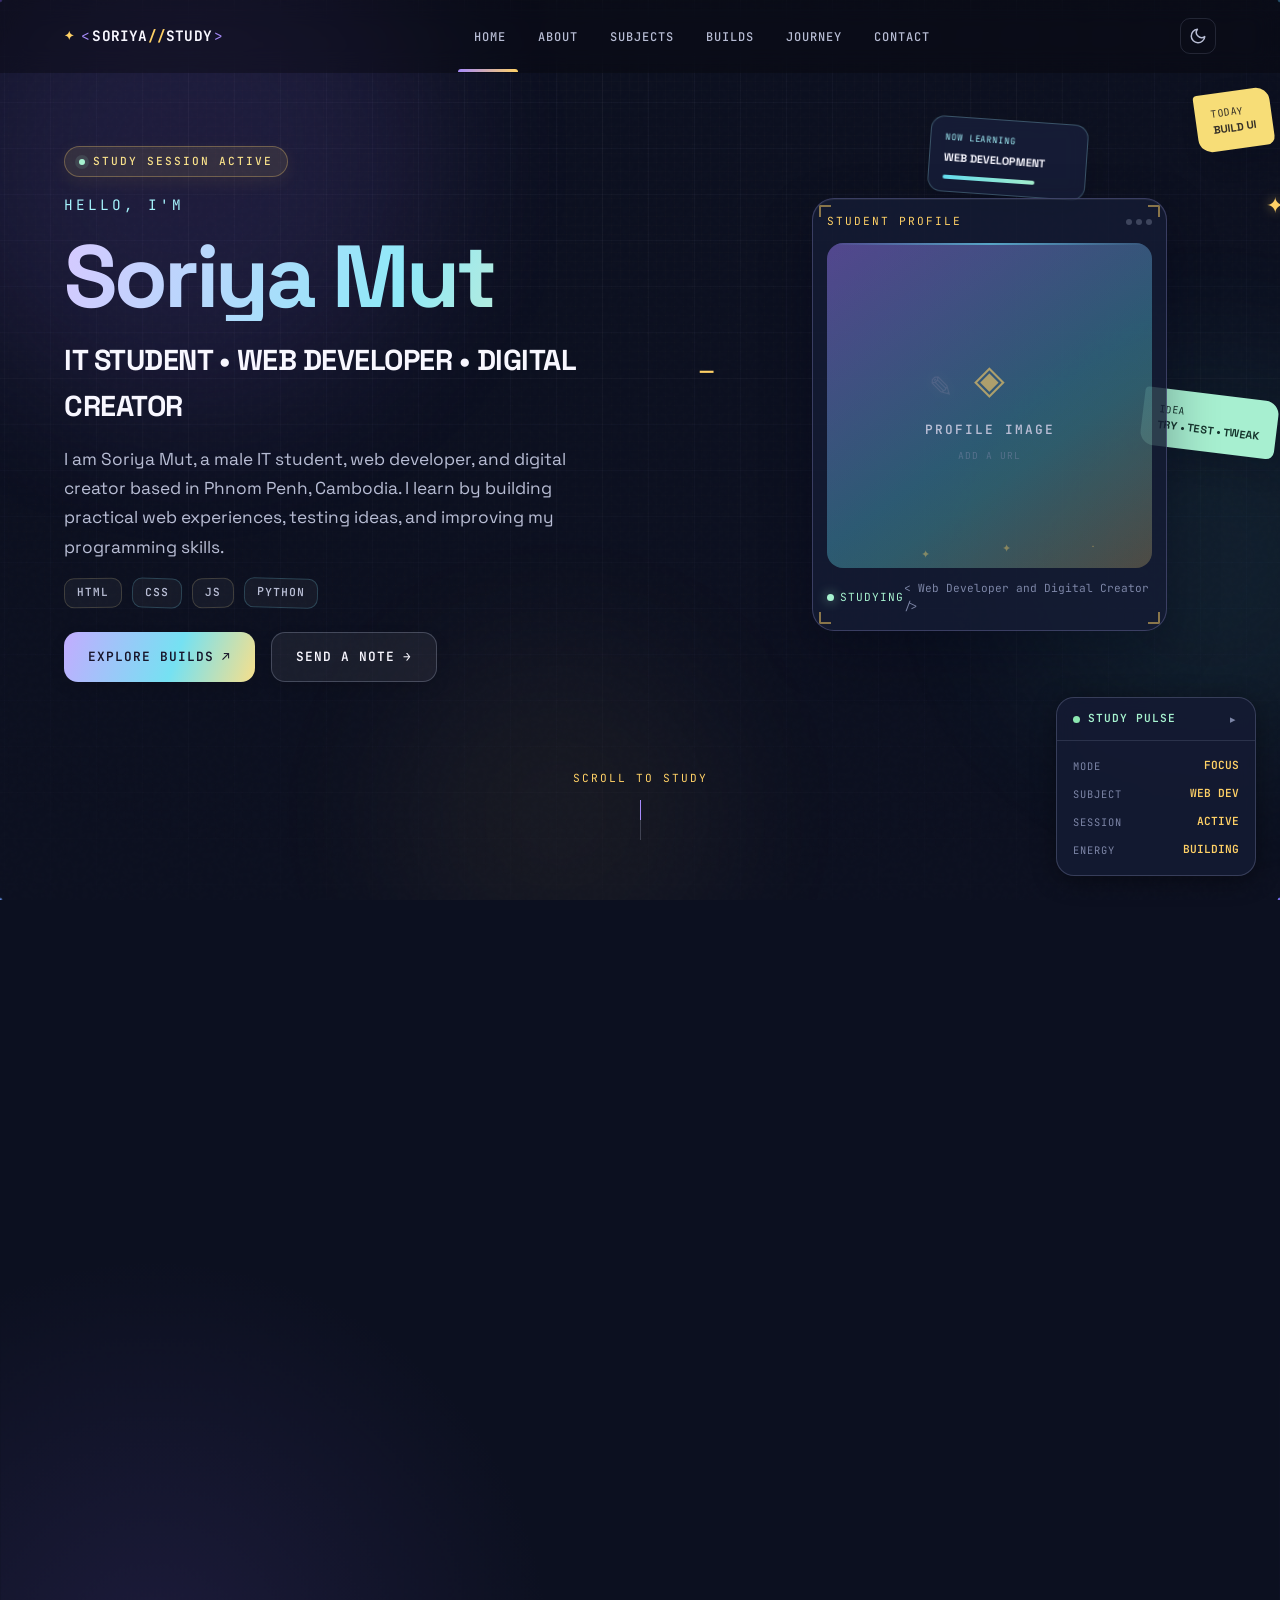
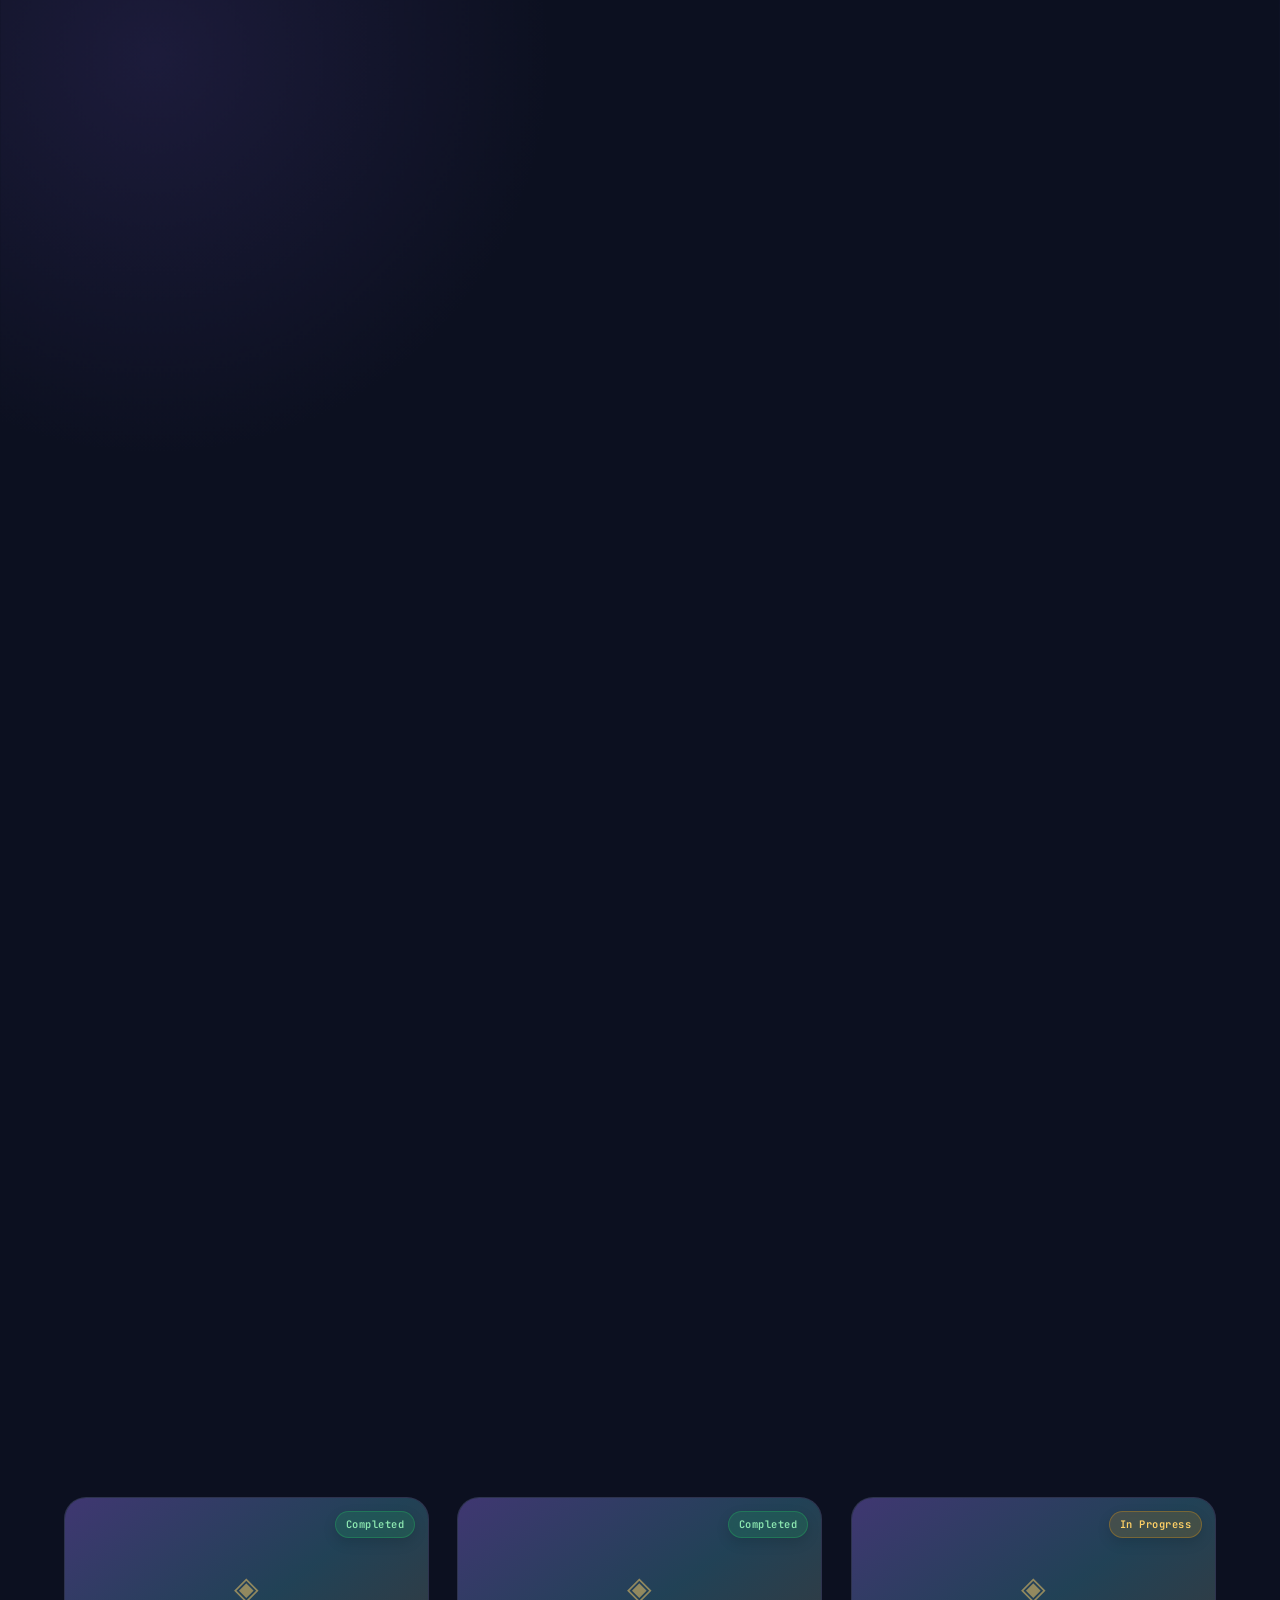
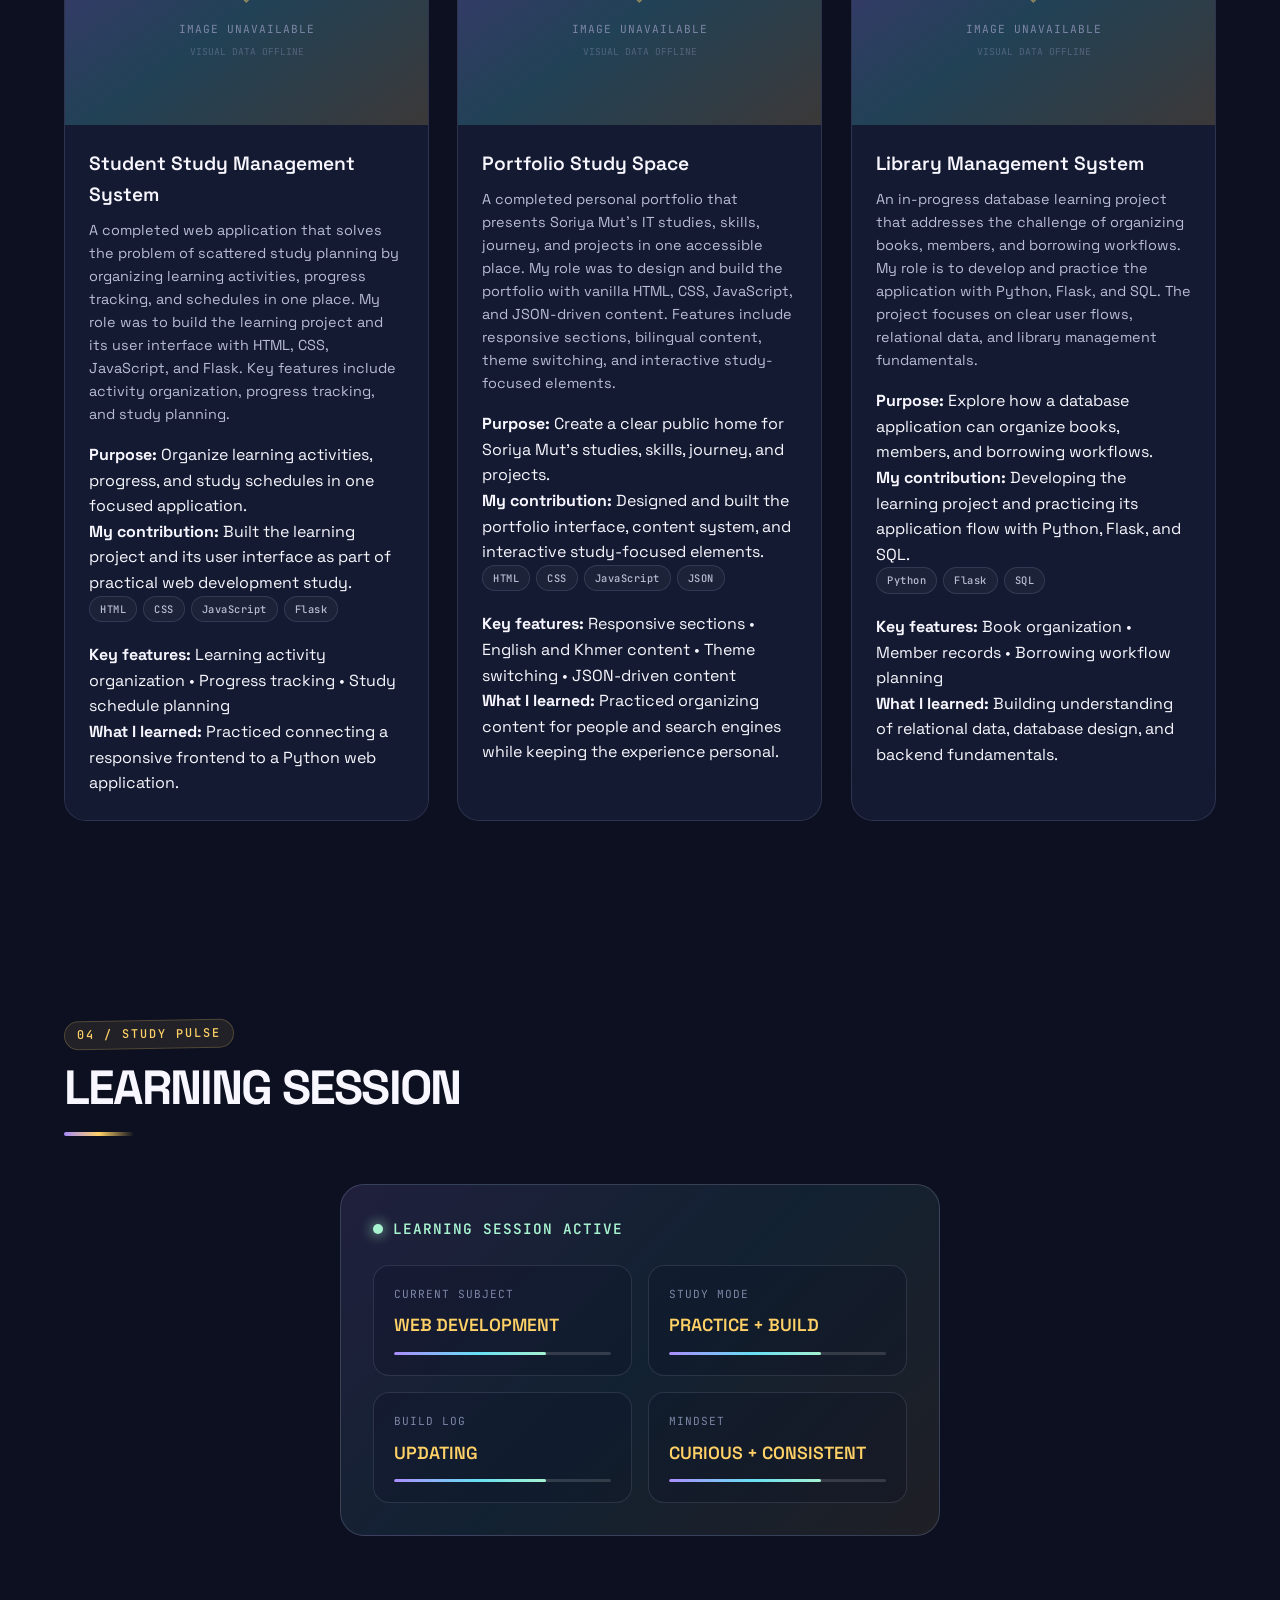
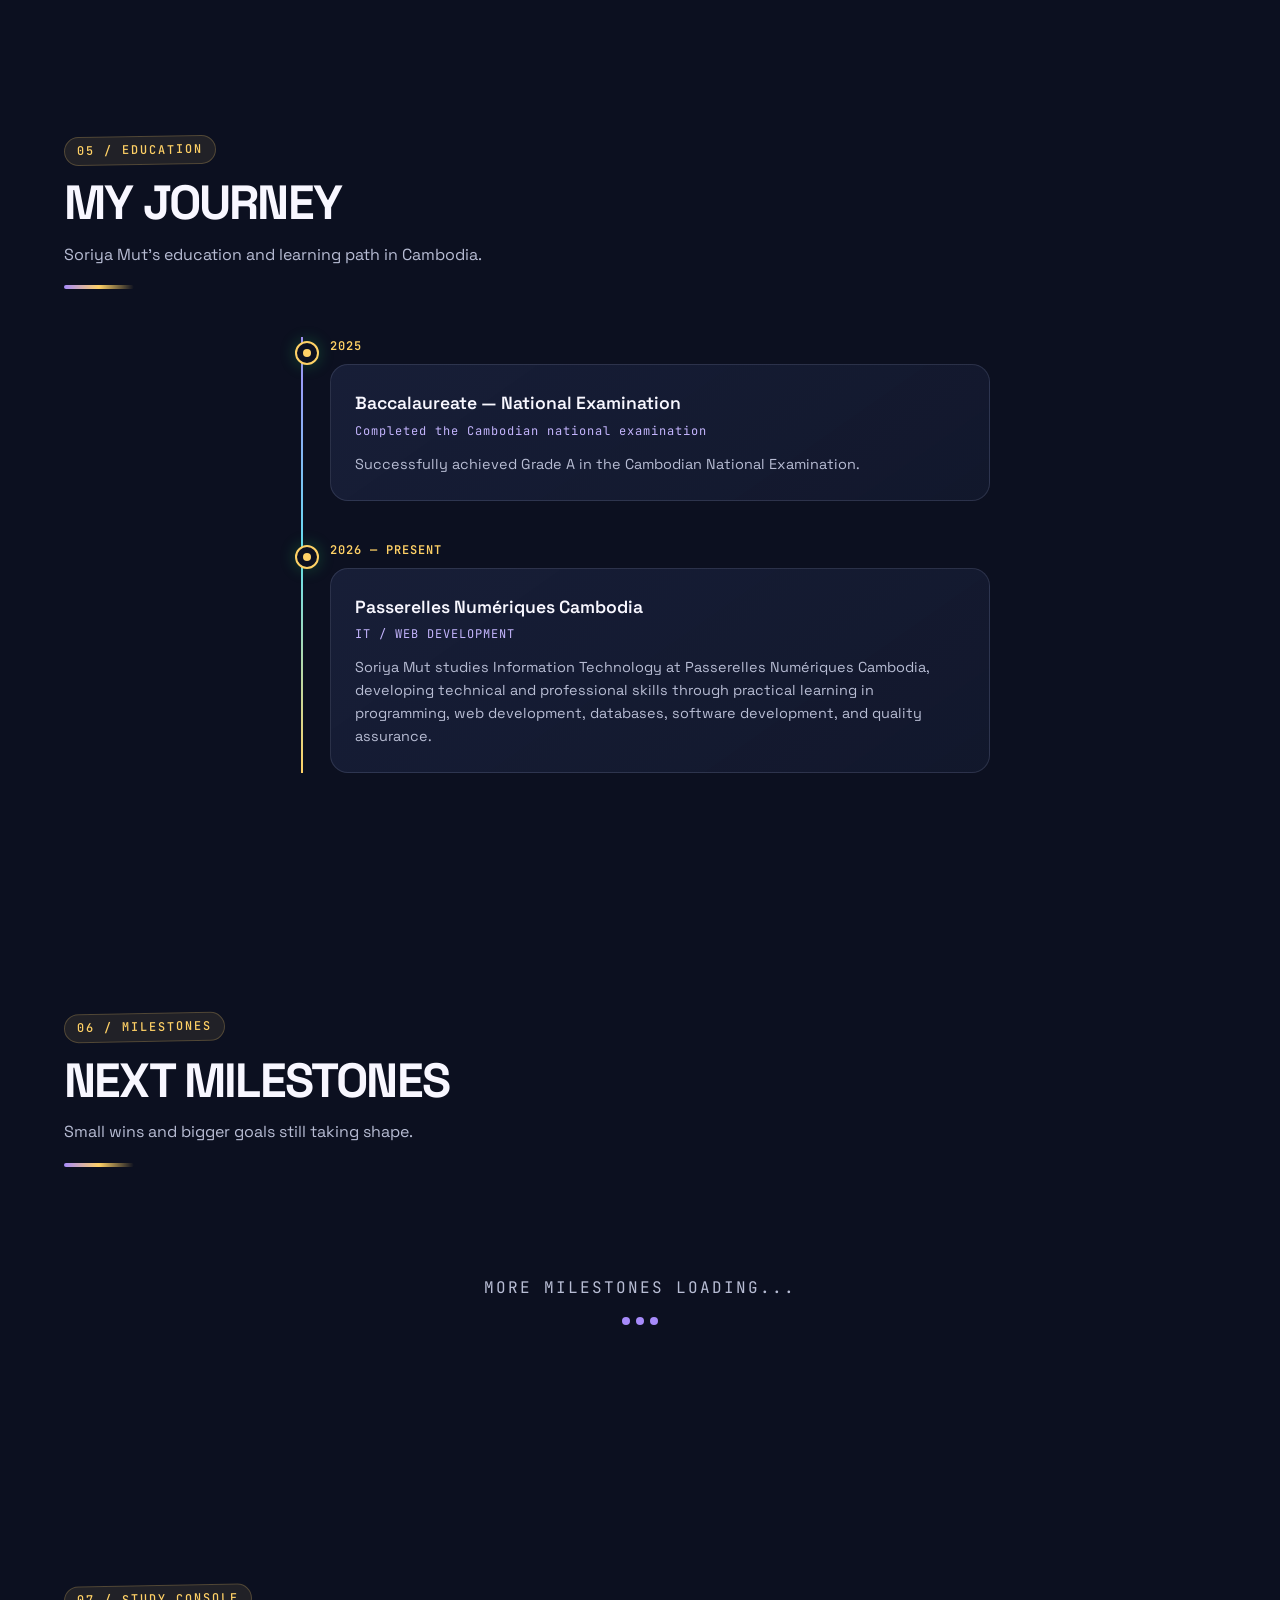
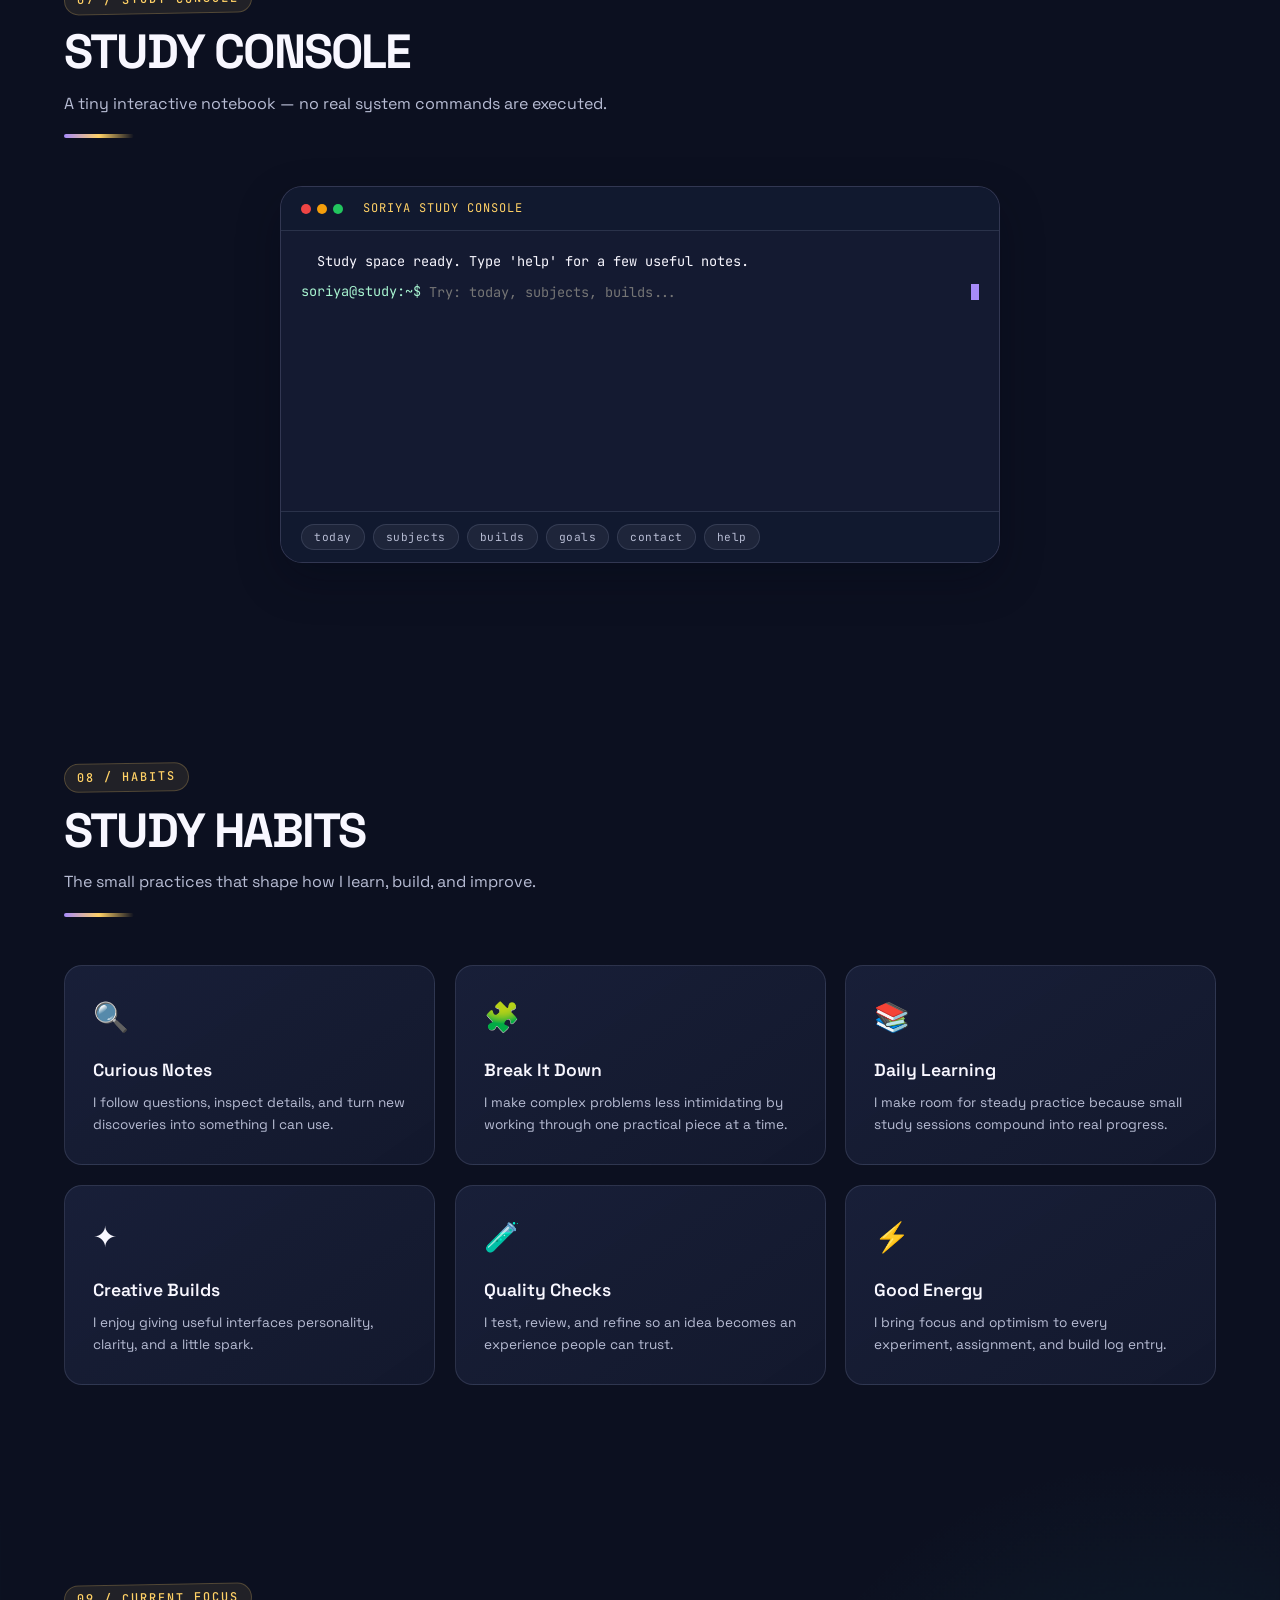
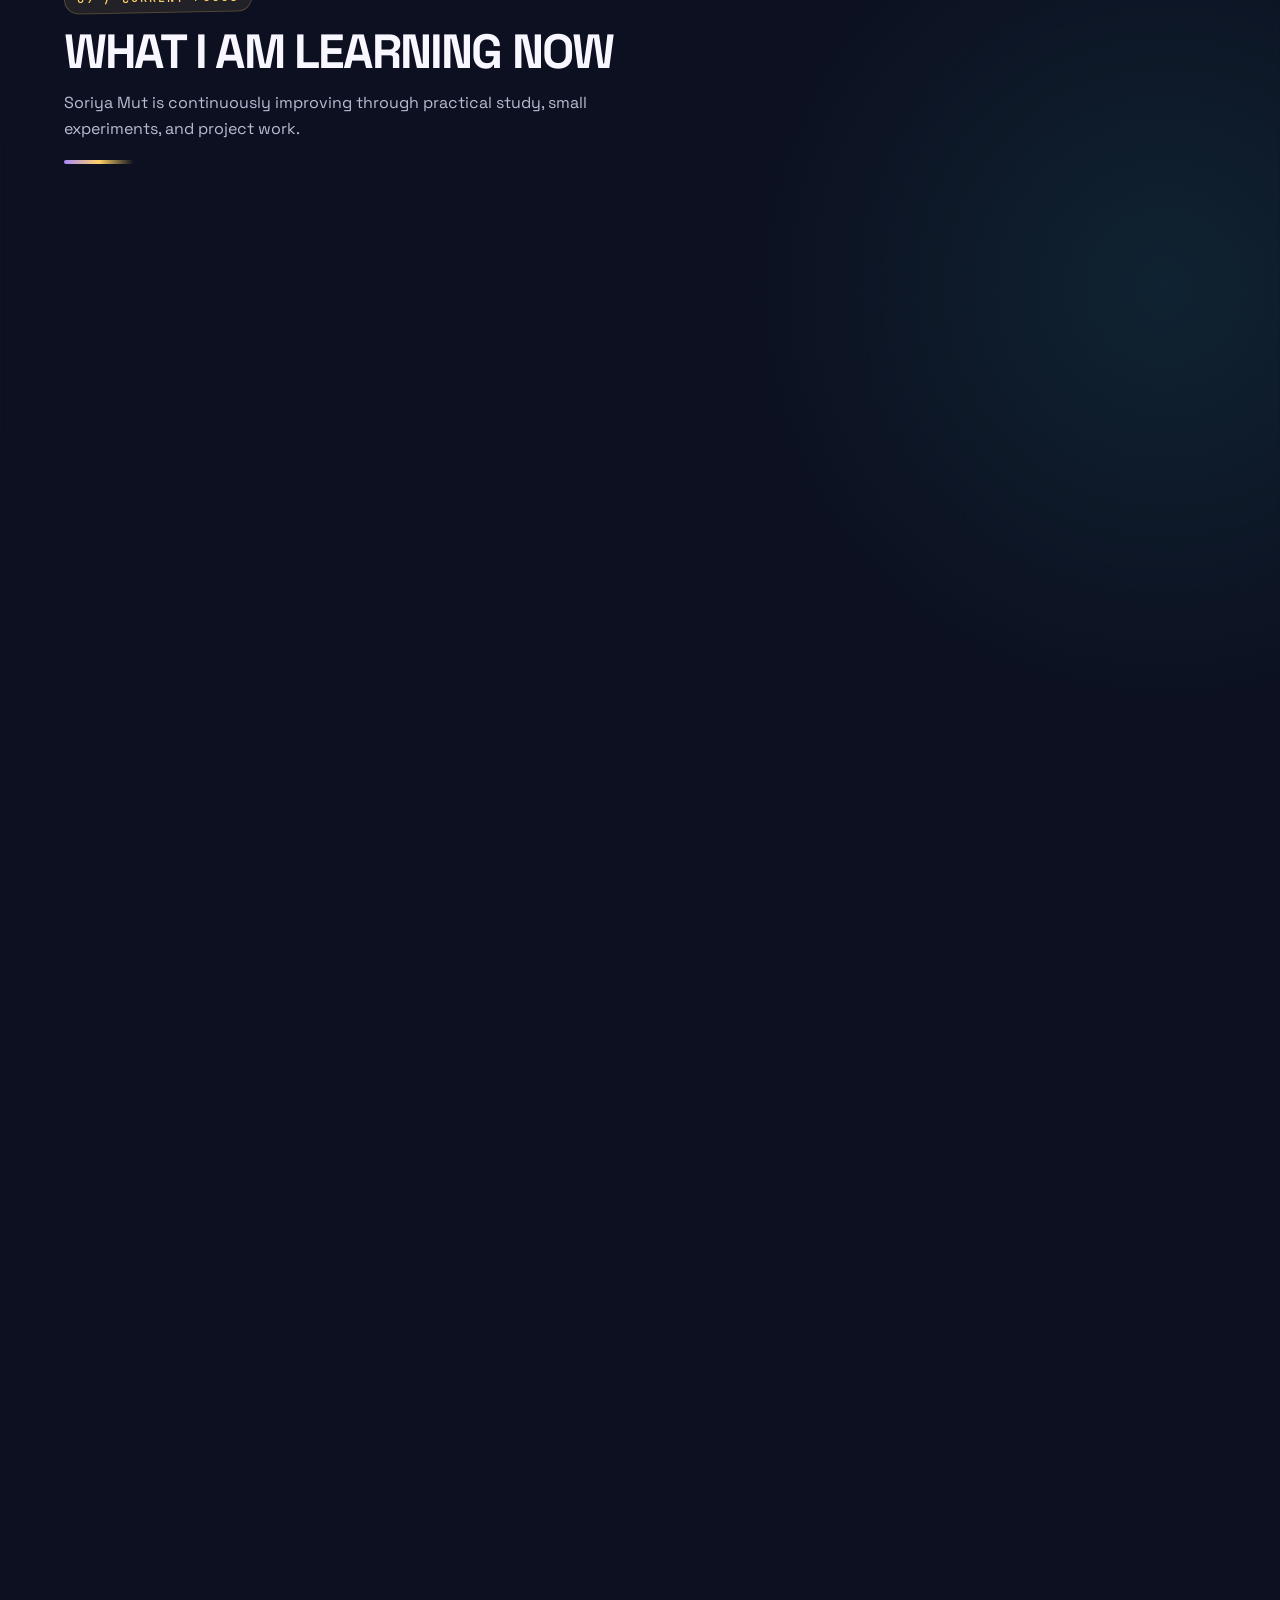
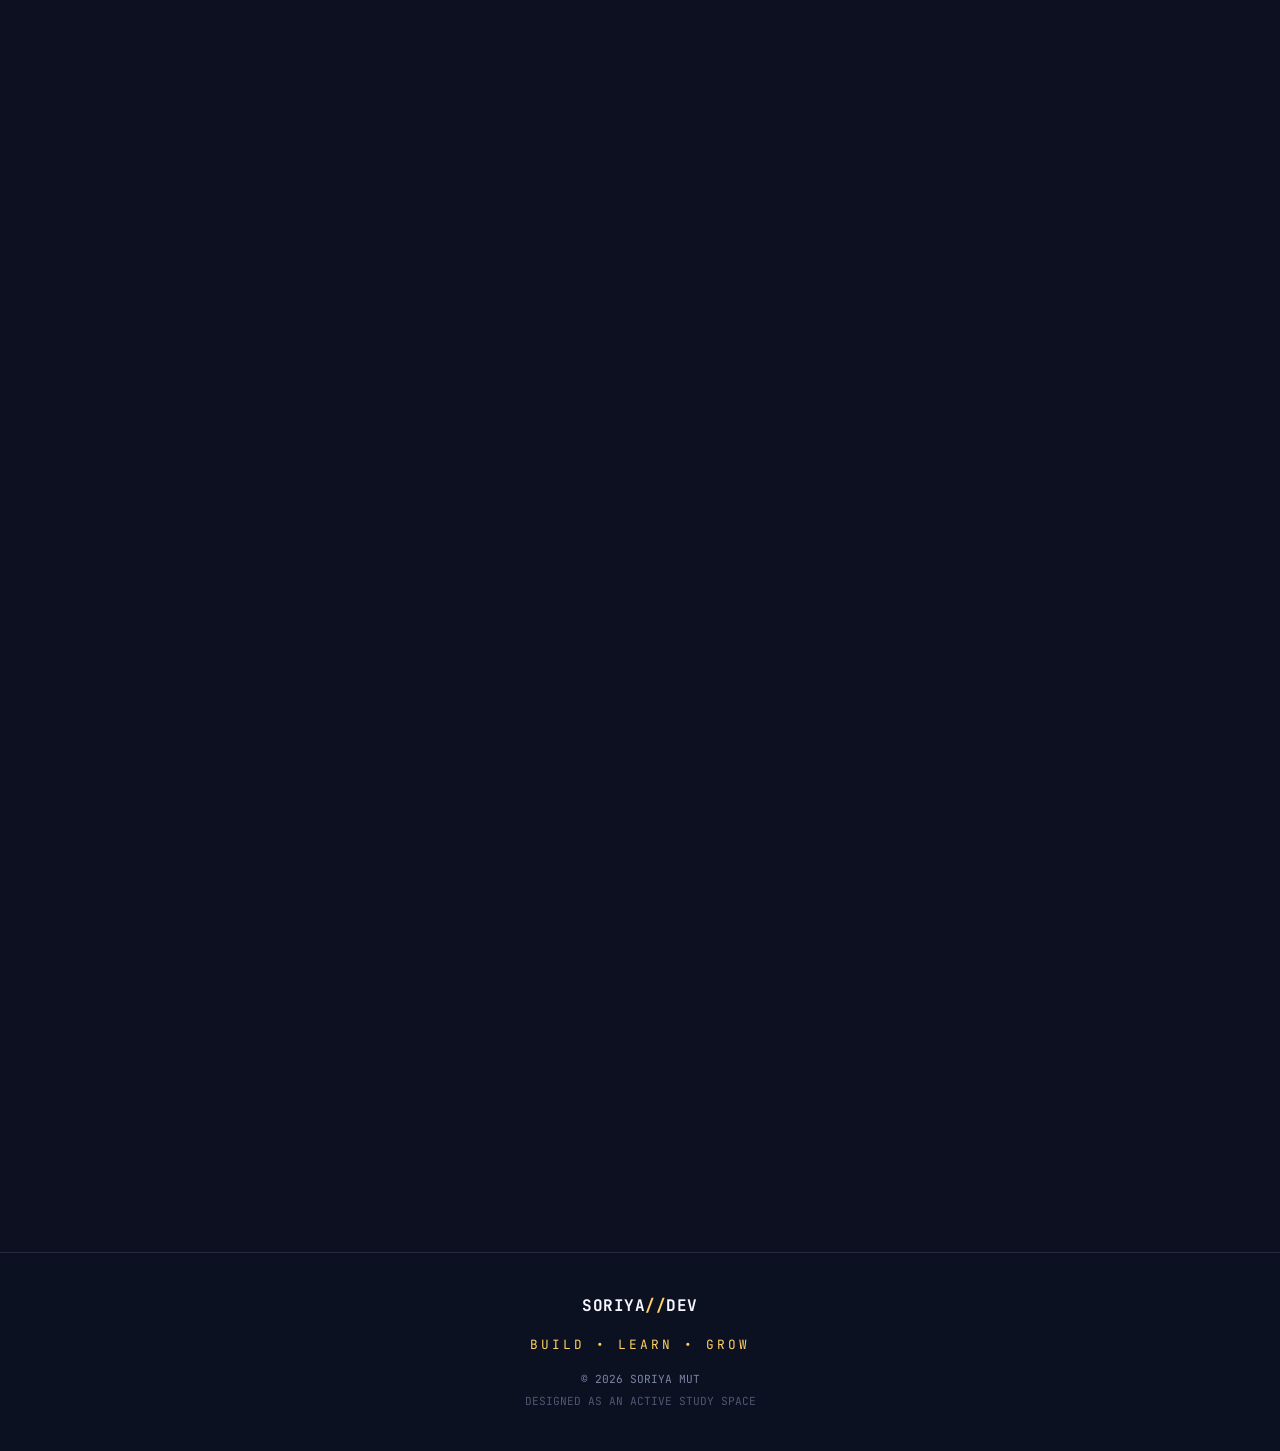
==== commit 9de0e3d7: "update more" ====
--- a/index.html
+++ b/index.html
@@ -68,12 +68,13 @@
             "https://www.linkedin.com/in/soriya-mut-b98184429/",
             "https://t.me/Ya_battambang"
         ],
-        "description": "Soriya Mut is a male IT student, web developer, and digital creator based in Phnom Penh, Cambodia. He is learning web development, programming, software development, and quality assurance through practical projects.",
+        "description": "Soriya Mut is a male Information Technology student, web developer, and digital creator based in Phnom Penh, Cambodia. He studies at Passerelles Numériques Cambodia and is learning web development, programming, software development, and quality assurance through practical projects.",
         "image": "https://i.ibb.co/bjWvFddG/profile-image.jpg",
         "knowsAbout": ["Web Development", "Programming", "Software Quality", "HTML", "CSS", "JavaScript", "Python"],
-        "alumniOf": {
+        "memberOf": {
             "@type": "EducationalOrganization",
-            "name": "Passerelles Numériques Cambodia"
+            "name": "Passerelles Numériques Cambodia",
+            "description": "Soriya Mut studies Information Technology at Passerelles Numériques Cambodia."
         }
     }
     </script>
@@ -427,8 +428,9 @@
                 <h2 class="section-title">WHY I CREATED THIS PORTFOLIO</h2>
             </div>
             <div class="personal-brand-content reveal">
-                <p>This portfolio is a personal learning space where I document my projects, technical skills, study journey, and progress as an aspiring web developer in Cambodia.</p>
-                <p>I believe development improves through practice, honest review, and sharing what I learn. This site will grow as I build new projects and understand more about technology.</p>
+                <p>This is the official personal portfolio of Soriya Mut, a male Information Technology student, web developer, and digital creator based in Phnom Penh, Cambodia.</p>
+                <p>It documents his own projects, skills, education, and learning journey at Passerelles Numériques Cambodia. This identity and biography describe this Soriya Mut only and should not be confused with another person who has the same name.</p>
+                <p>Soriya is building his skills through programming, web development, software development, and quality assurance. The portfolio will grow as he completes more practical projects.</p>
             </div>
         </section>
 
@@ -445,7 +447,7 @@
                 </details>
                 <details class="faq-item reveal">
                     <summary>What does Soriya Mut study?</summary>
-                    <p>Soriya studies web development, programming, databases, software development, and quality assurance at Passerelles Numériques Cambodia.</p>
+                    <p>Soriya studies Information Technology, web development, programming, databases, software development, and quality assurance at Passerelles Numériques Cambodia.</p>
                 </details>
                 <details class="faq-item reveal">
                     <summary>What technologies does Soriya use?</summary>
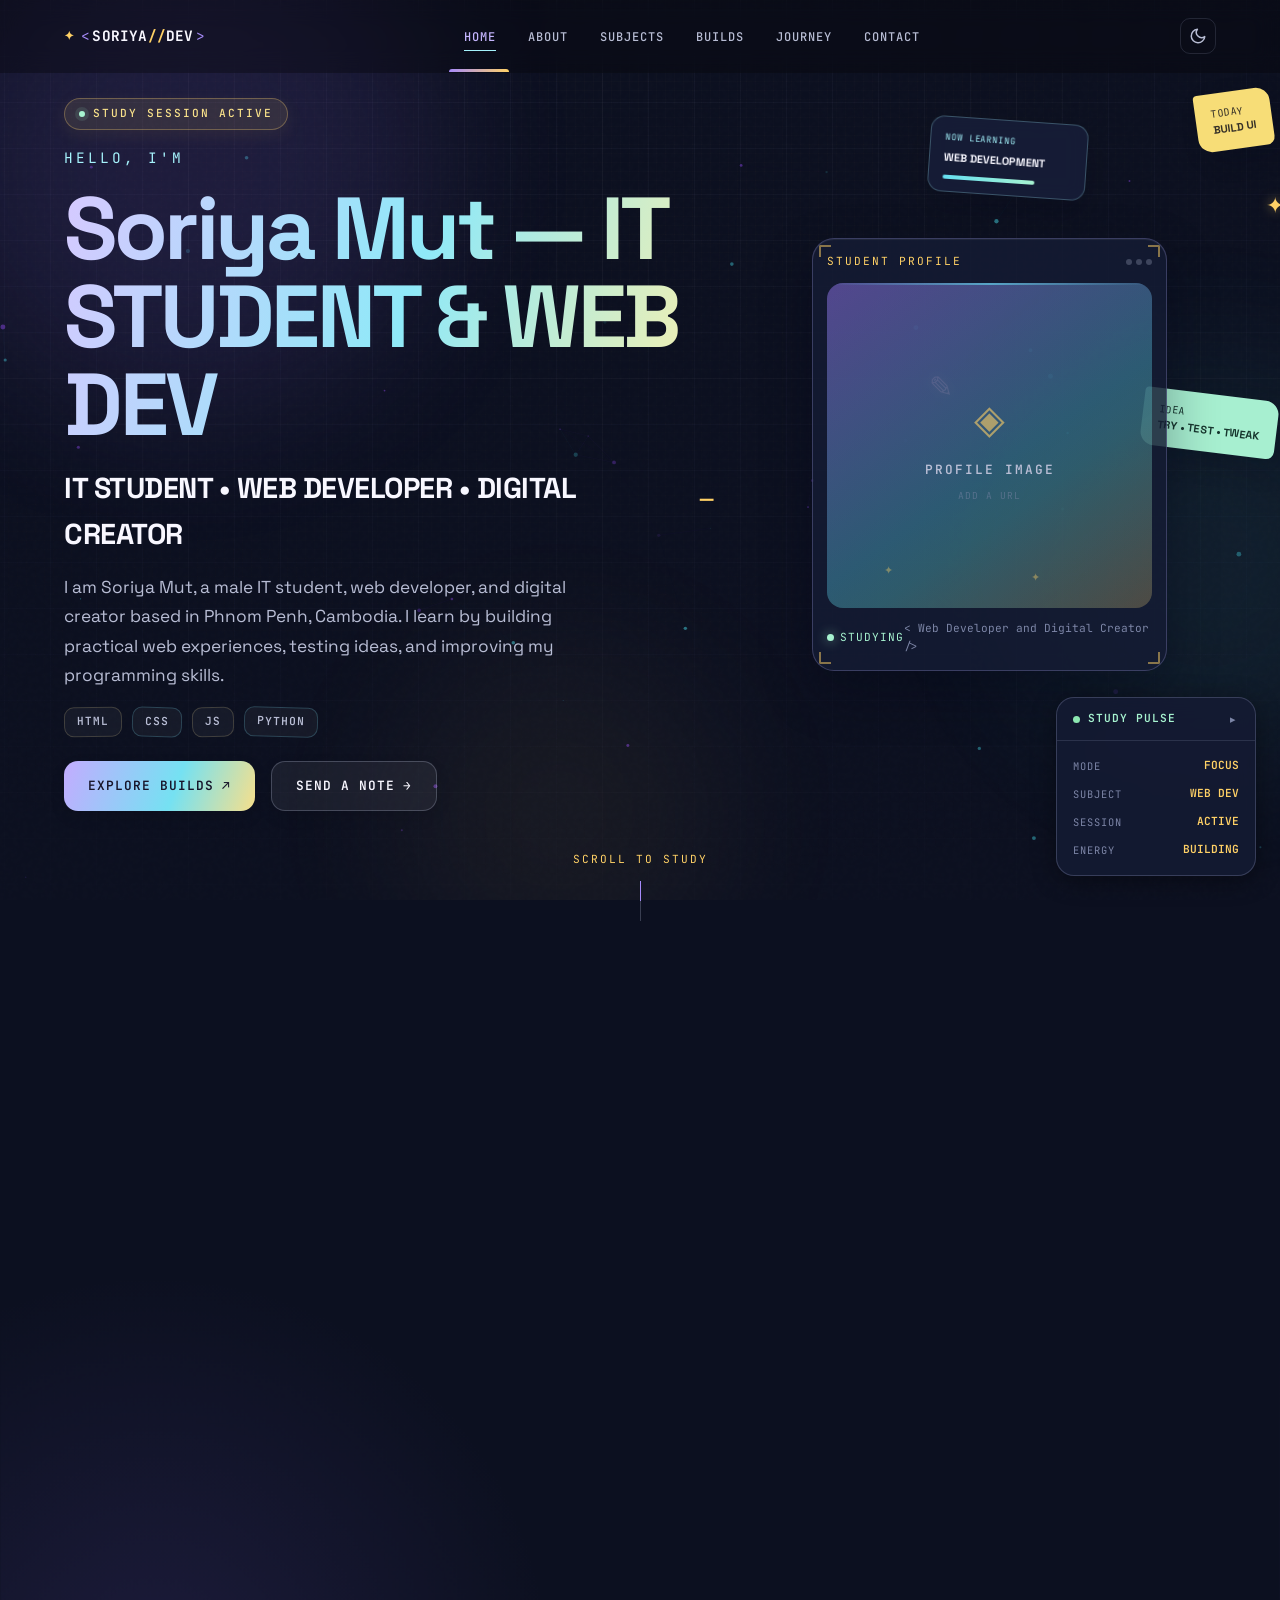
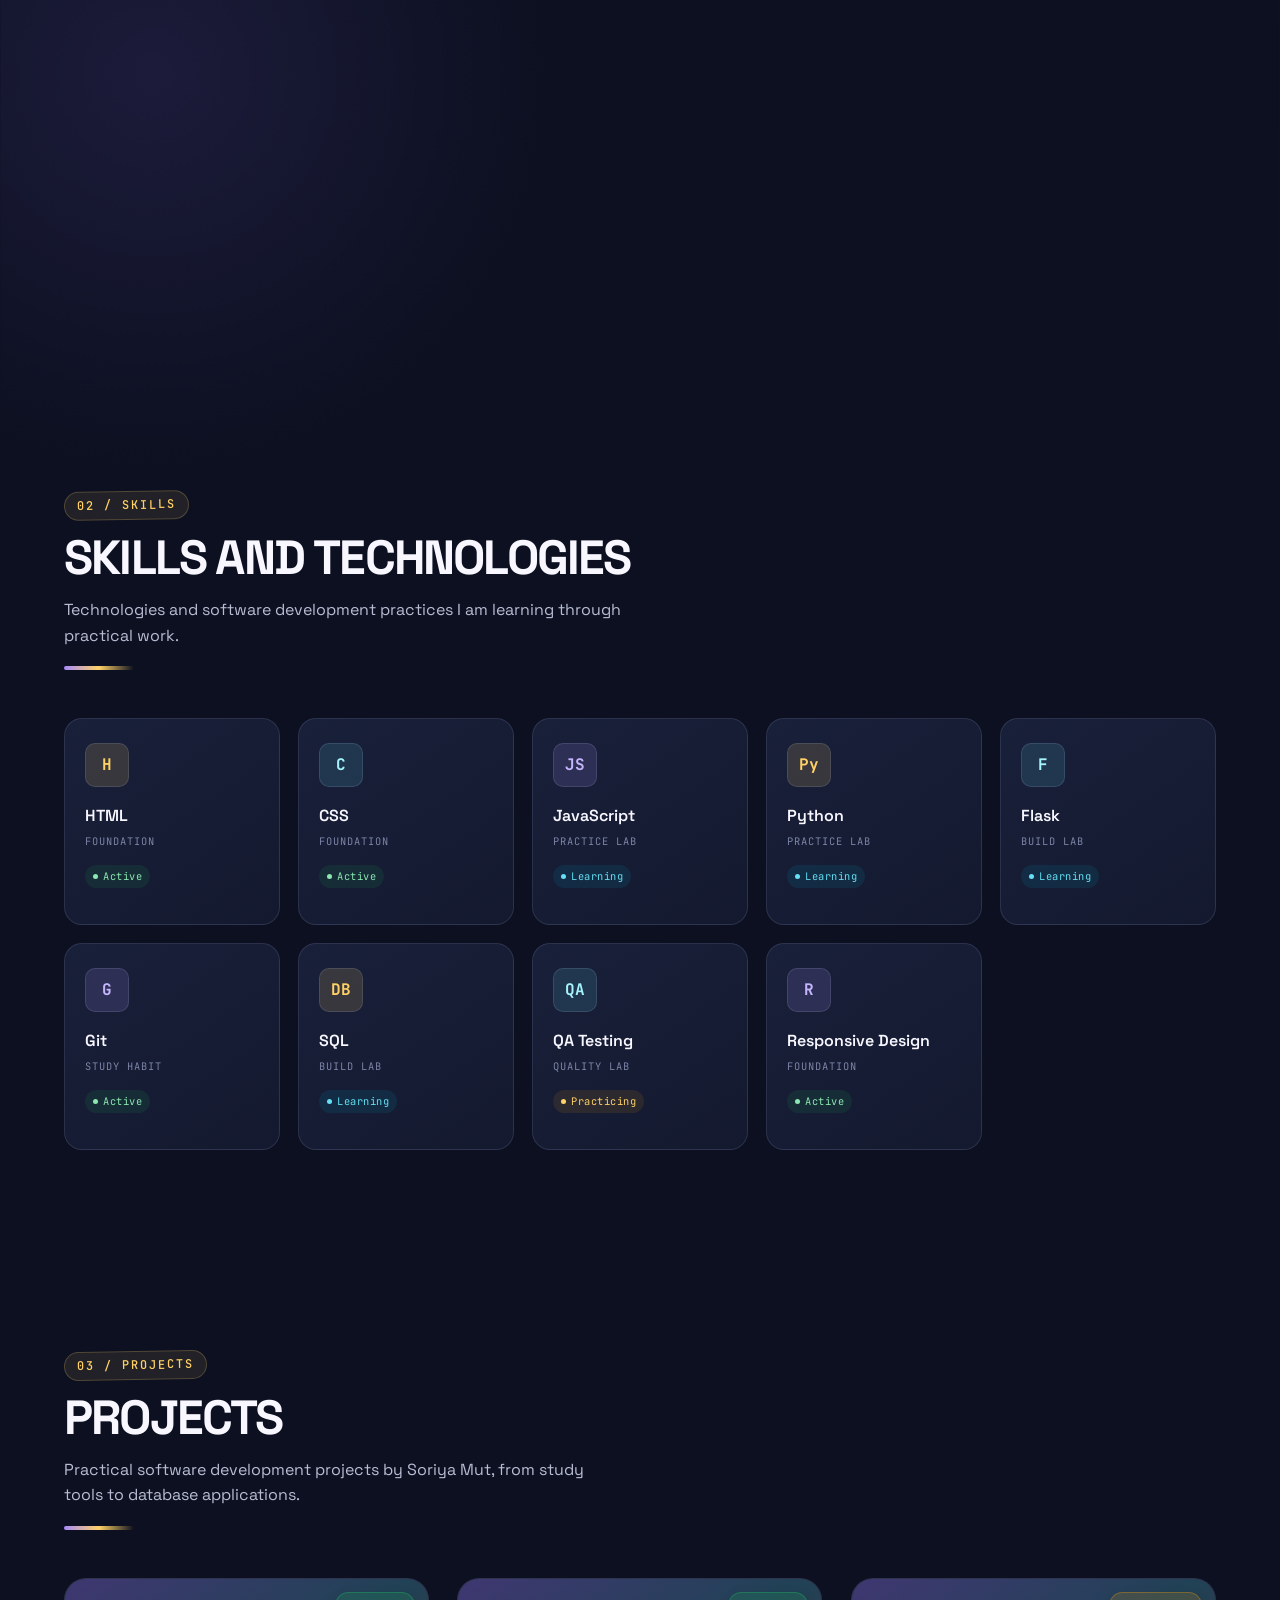
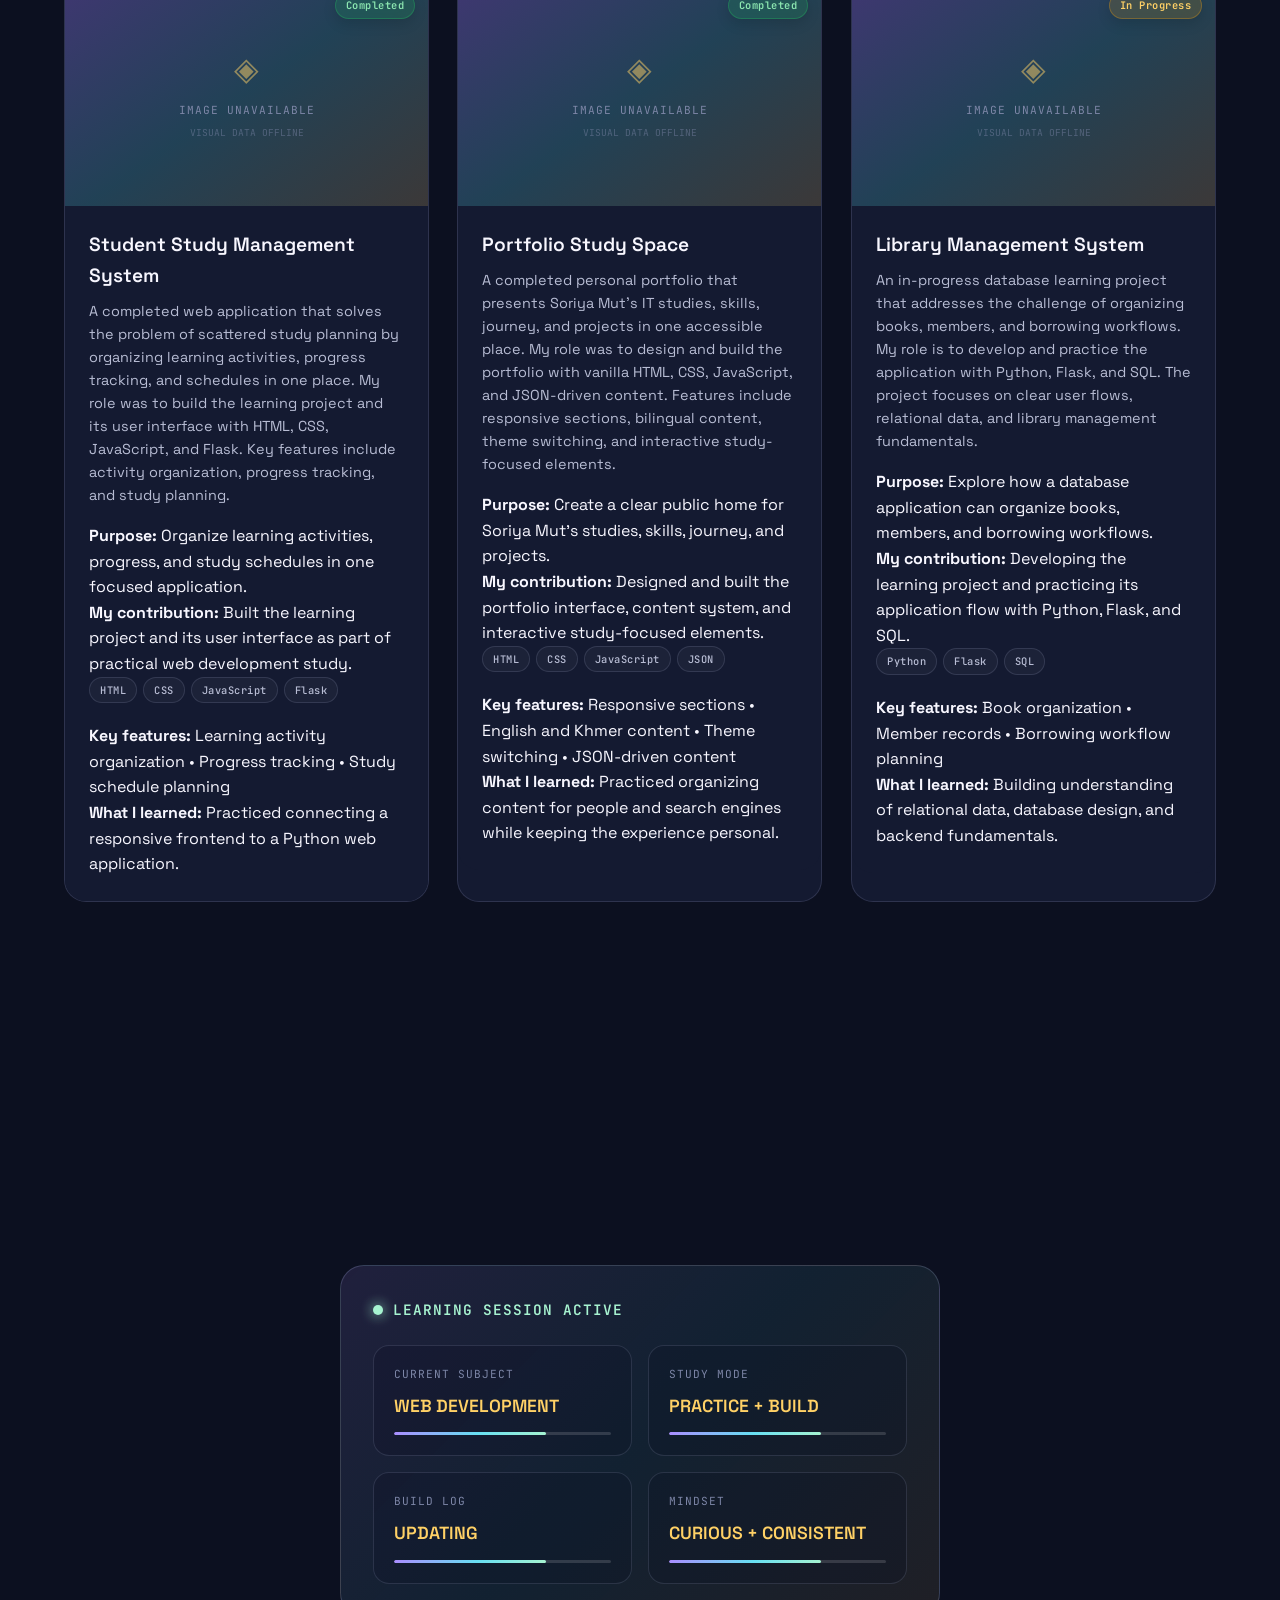
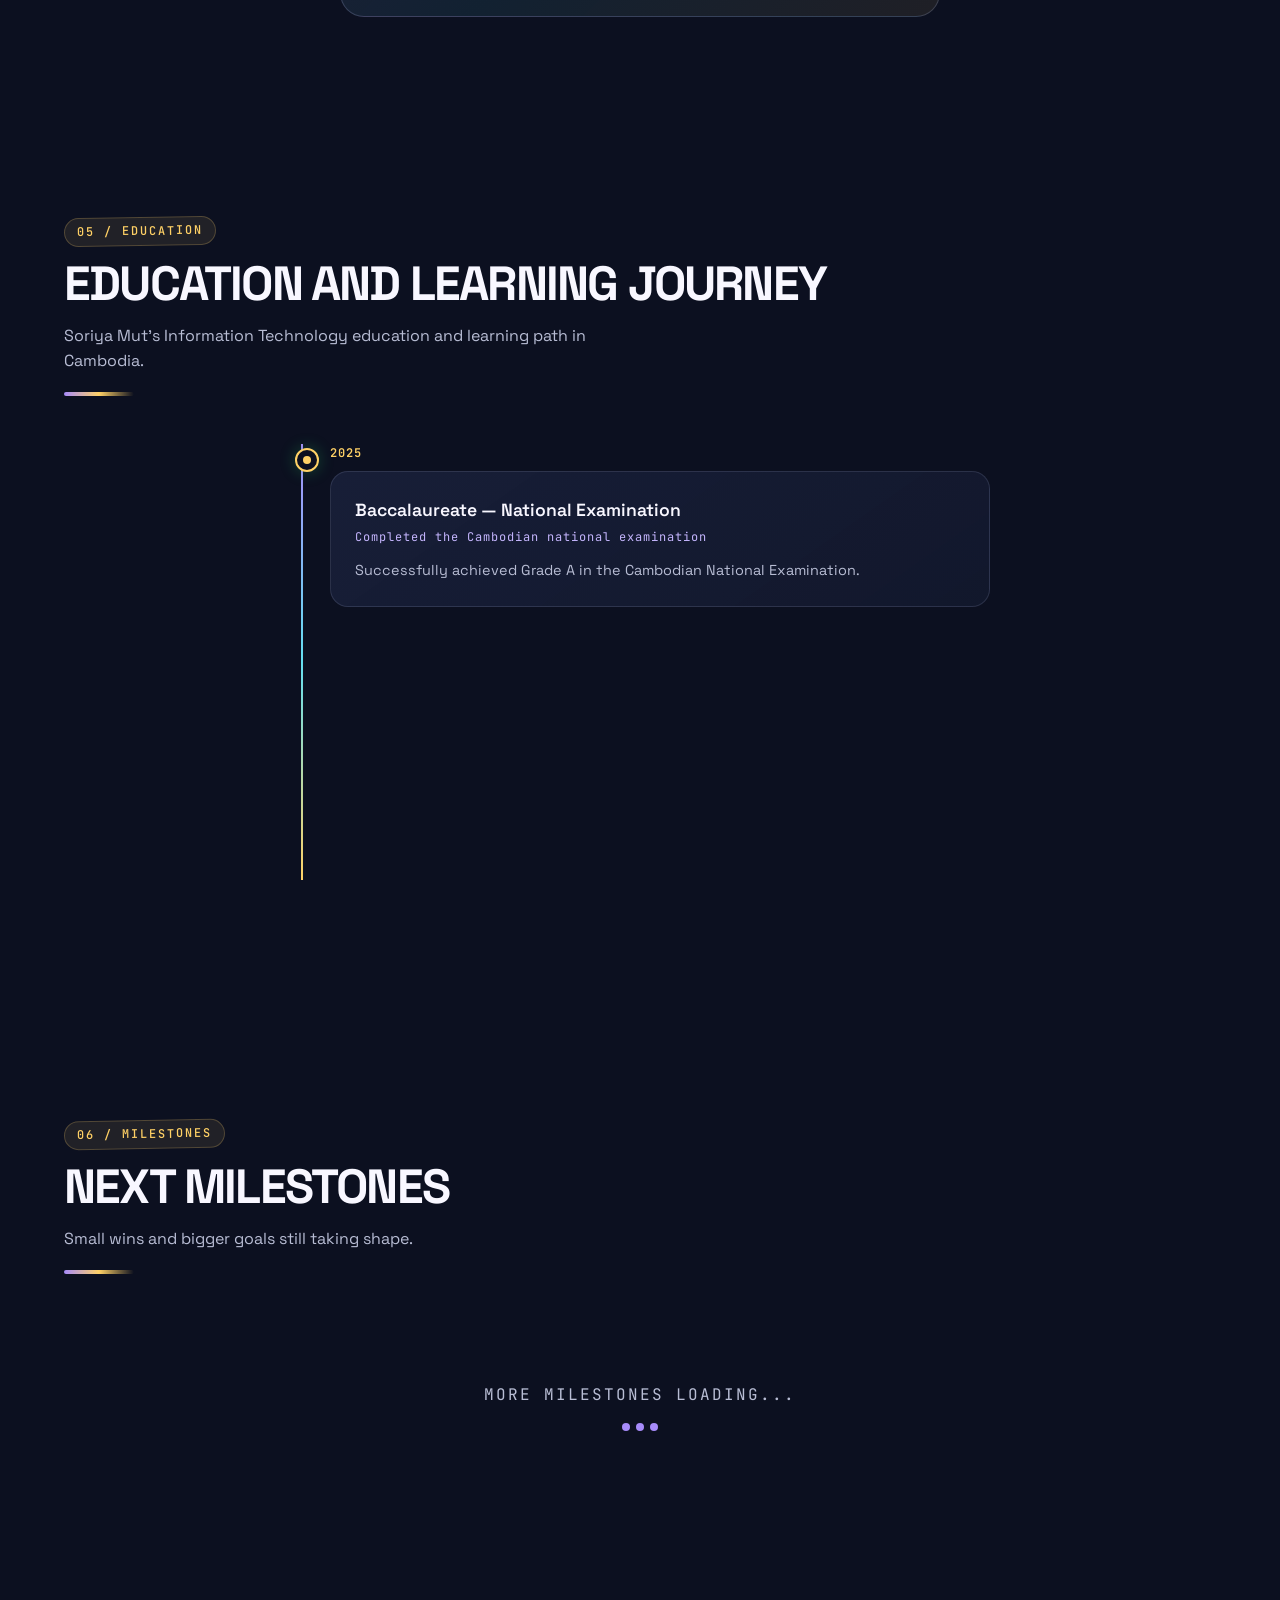
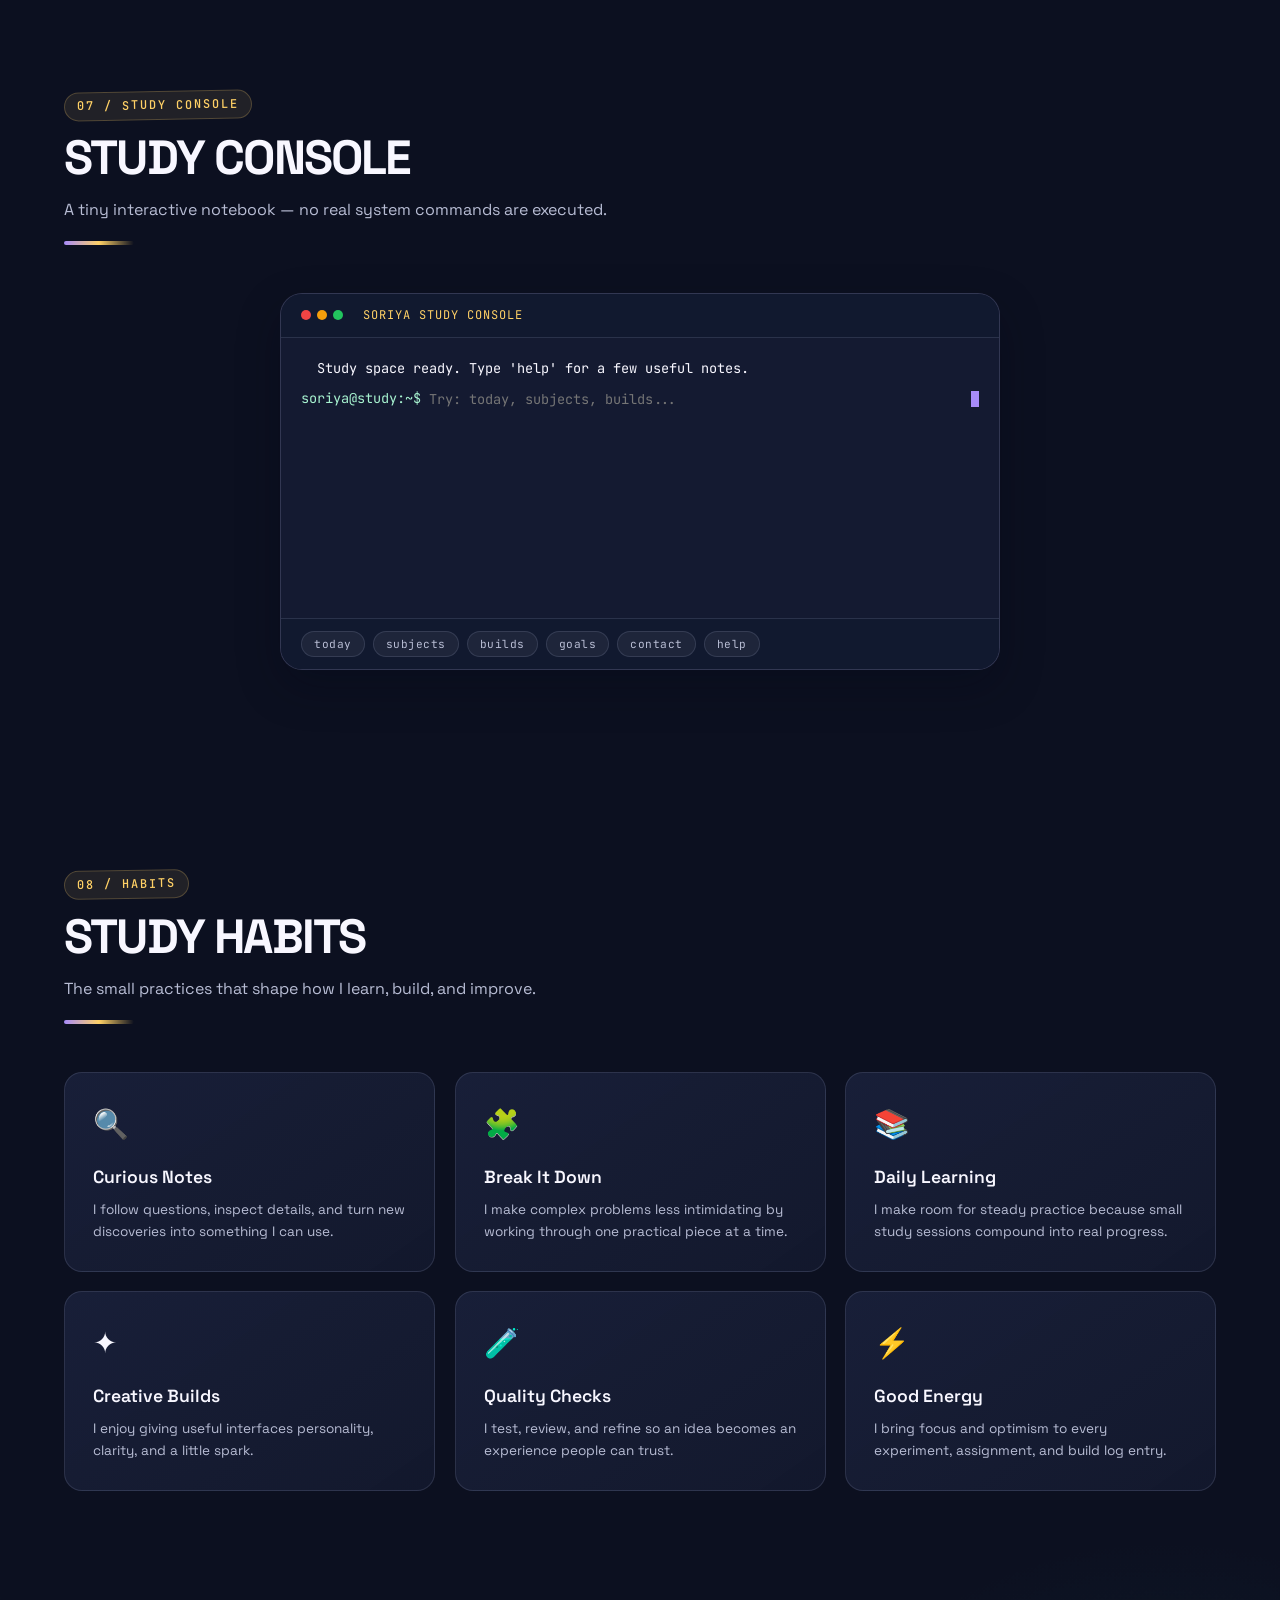
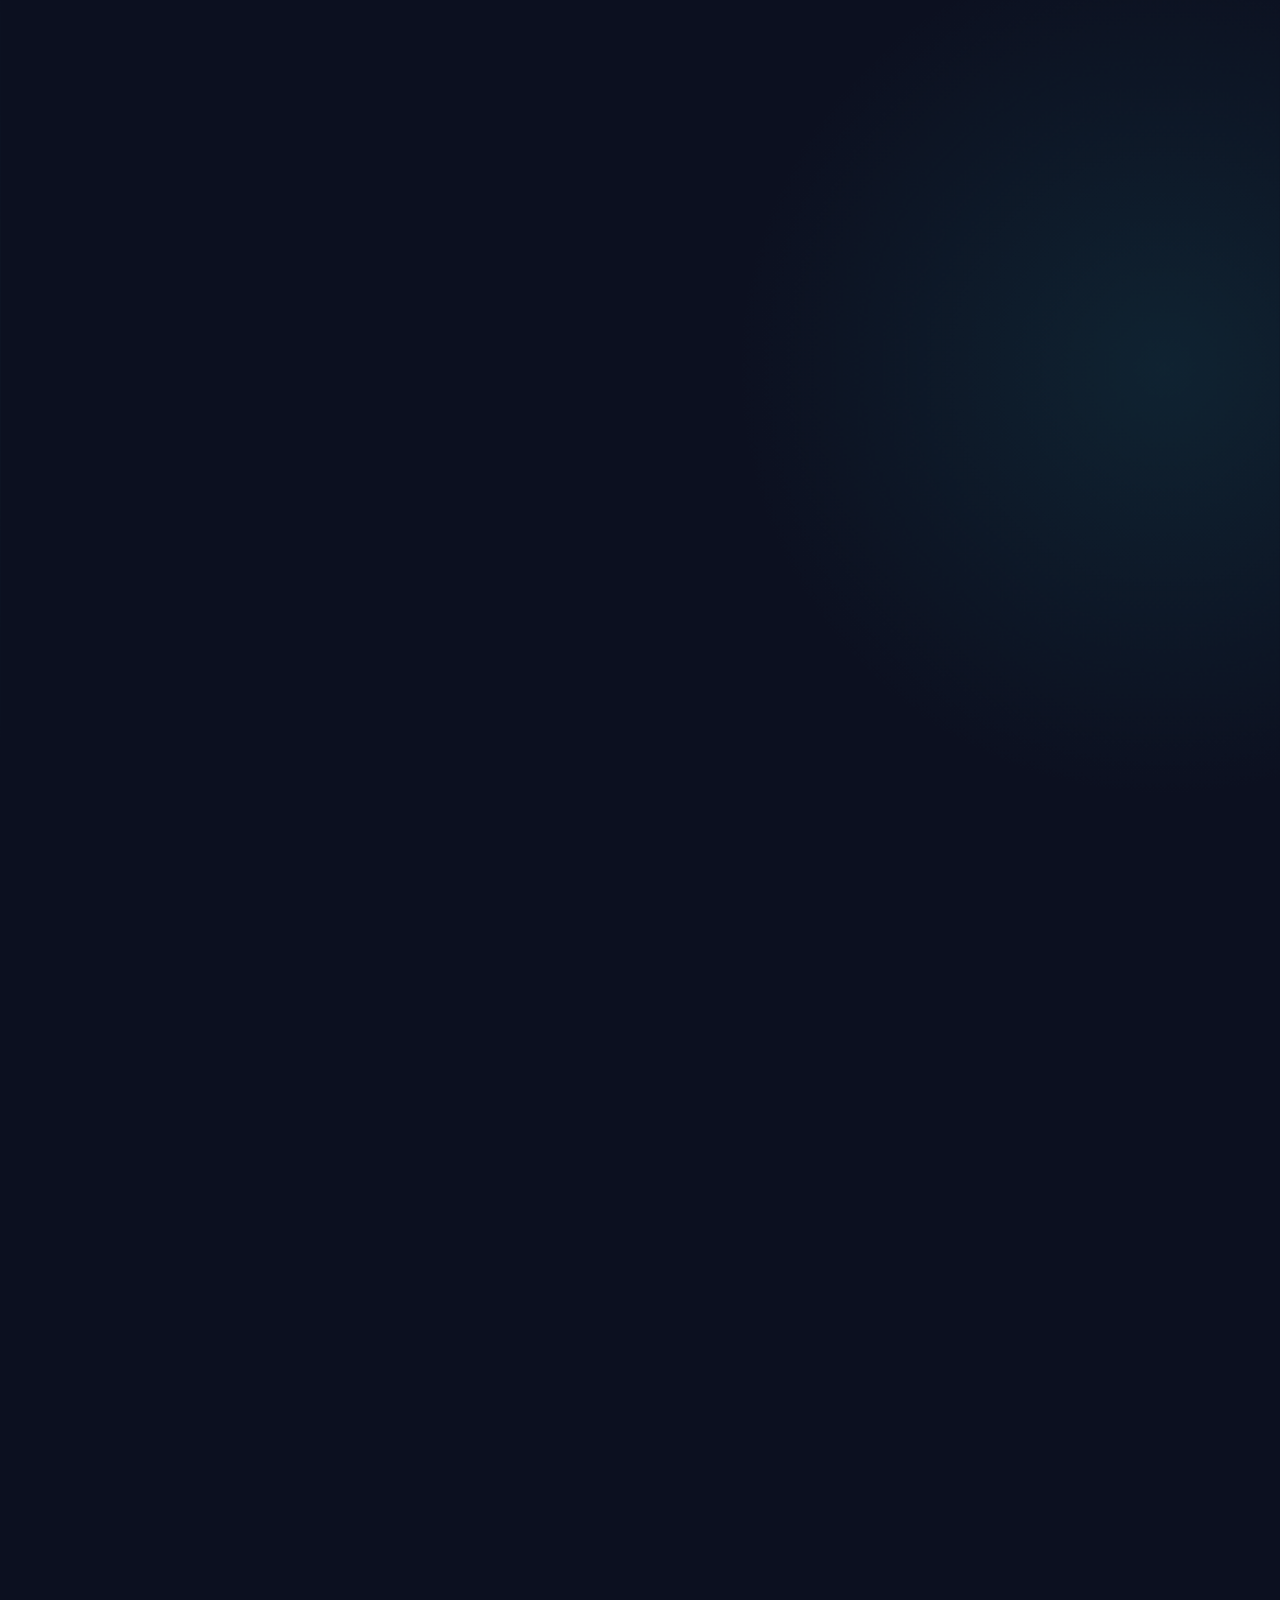
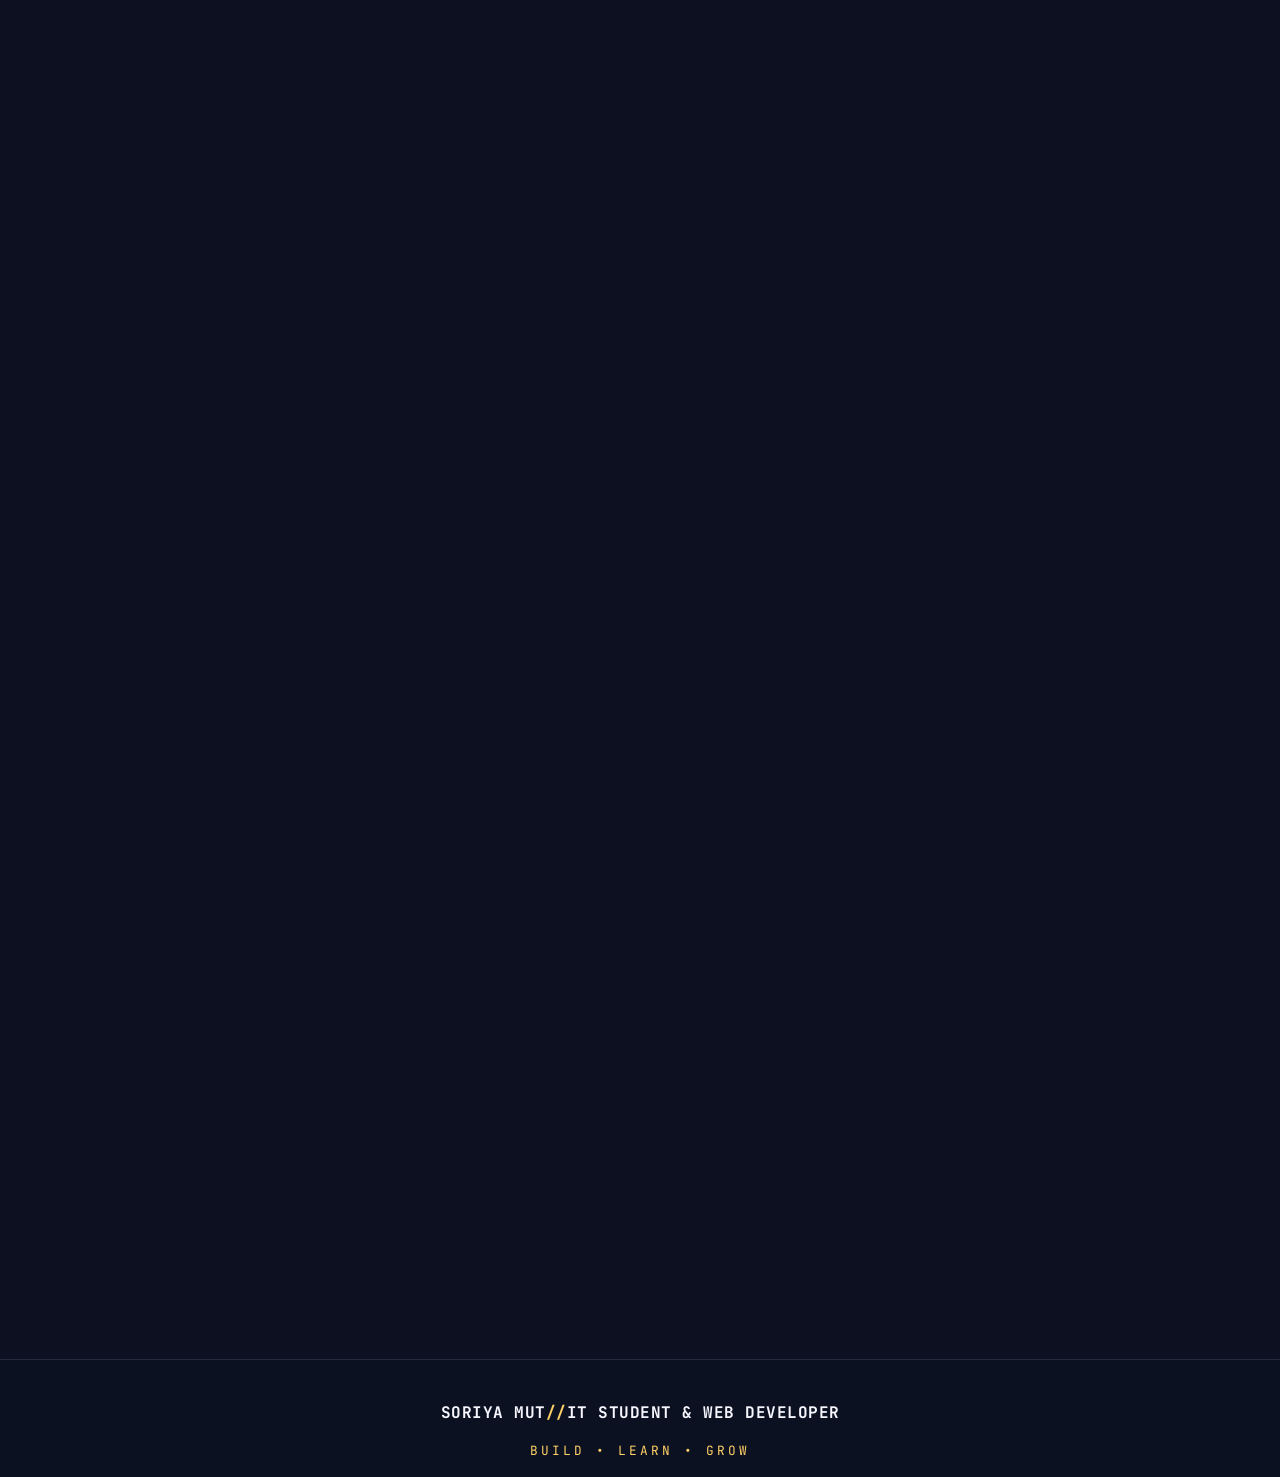
==== commit 9e60f11e: "update" ====
--- a/index.html
+++ b/index.html
@@ -141,7 +141,7 @@
         <div class="nav-inner">
             <a href="#home" class="nav-logo" aria-label="Soriya Mut home">
                 <span class="nav-logo-bracket">&lt;</span>
-                <span class="nav-logo-text">SORIYA<span class="nav-logo-slash">//</span>STUDY</span>
+                <span class="nav-logo-text">SORIYA<span class="nav-logo-slash">//</span>DEV</span>
                 <span class="nav-logo-bracket">&gt;</span>
             </a>
             <ul class="nav-links" id="nav-links">
@@ -232,7 +232,7 @@
                                 <span class="placeholder-text" data-i18n="imageFallback.profile">PROFILE IMAGE</span>
                                 <span class="placeholder-hint" data-i18n="imageFallback.profileHint">URL REQUIRED</span>
                             </div>
-                            <img class="profile-image" id="profile-image" alt="Soriya Mut, IT student and web developer" style="display:none">
+                            <img class="profile-image" id="profile-image" alt="Soriya Mut, male IT student and web developer in Phnom Penh, Cambodia" style="display:none">
                             <div class="profile-scanline"></div>
                             <div class="profile-particles" id="profile-particles"></div>
                         </div>
@@ -328,9 +328,9 @@
         <!-- ===== JOURNEY SECTION ===== -->
         <section class="journey section" id="journey" data-section="journey">
             <div class="section-header reveal">
-                <span class="section-number" data-i18n="journey.number">05 / PATH</span>
-                <h2 class="section-title" data-i18n="journey.title">MY JOURNEY</h2>
-                <p class="section-subtitle" data-i18n="journey.subtitle">A learning path focused on practical growth.</p>
+                <span class="section-number" data-i18n="journey.number">05 / EDUCATION</span>
+                <h2 class="section-title" data-i18n="journey.title">EDUCATION AND LEARNING JOURNEY</h2>
+                <p class="section-subtitle" data-i18n="journey.subtitle">Soriya Mut's Information Technology education and learning path in Cambodia.</p>
             </div>
             <div class="timeline" id="timeline"></div>
         </section>
@@ -507,7 +507,7 @@
     <footer class="footer">
         <div class="footer-inner">
             <div class="footer-brand">
-                <span class="footer-logo">SORIYA<span class="footer-logo-slash">//</span>DEV</span>
+                <span class="footer-logo">SORIYA MUT<span class="footer-logo-slash">//</span>IT STUDENT &amp; WEB DEVELOPER</span>
             </div>
             <div class="footer-mission">BUILD • LEARN • GROW</div>
             <div class="footer-copy">
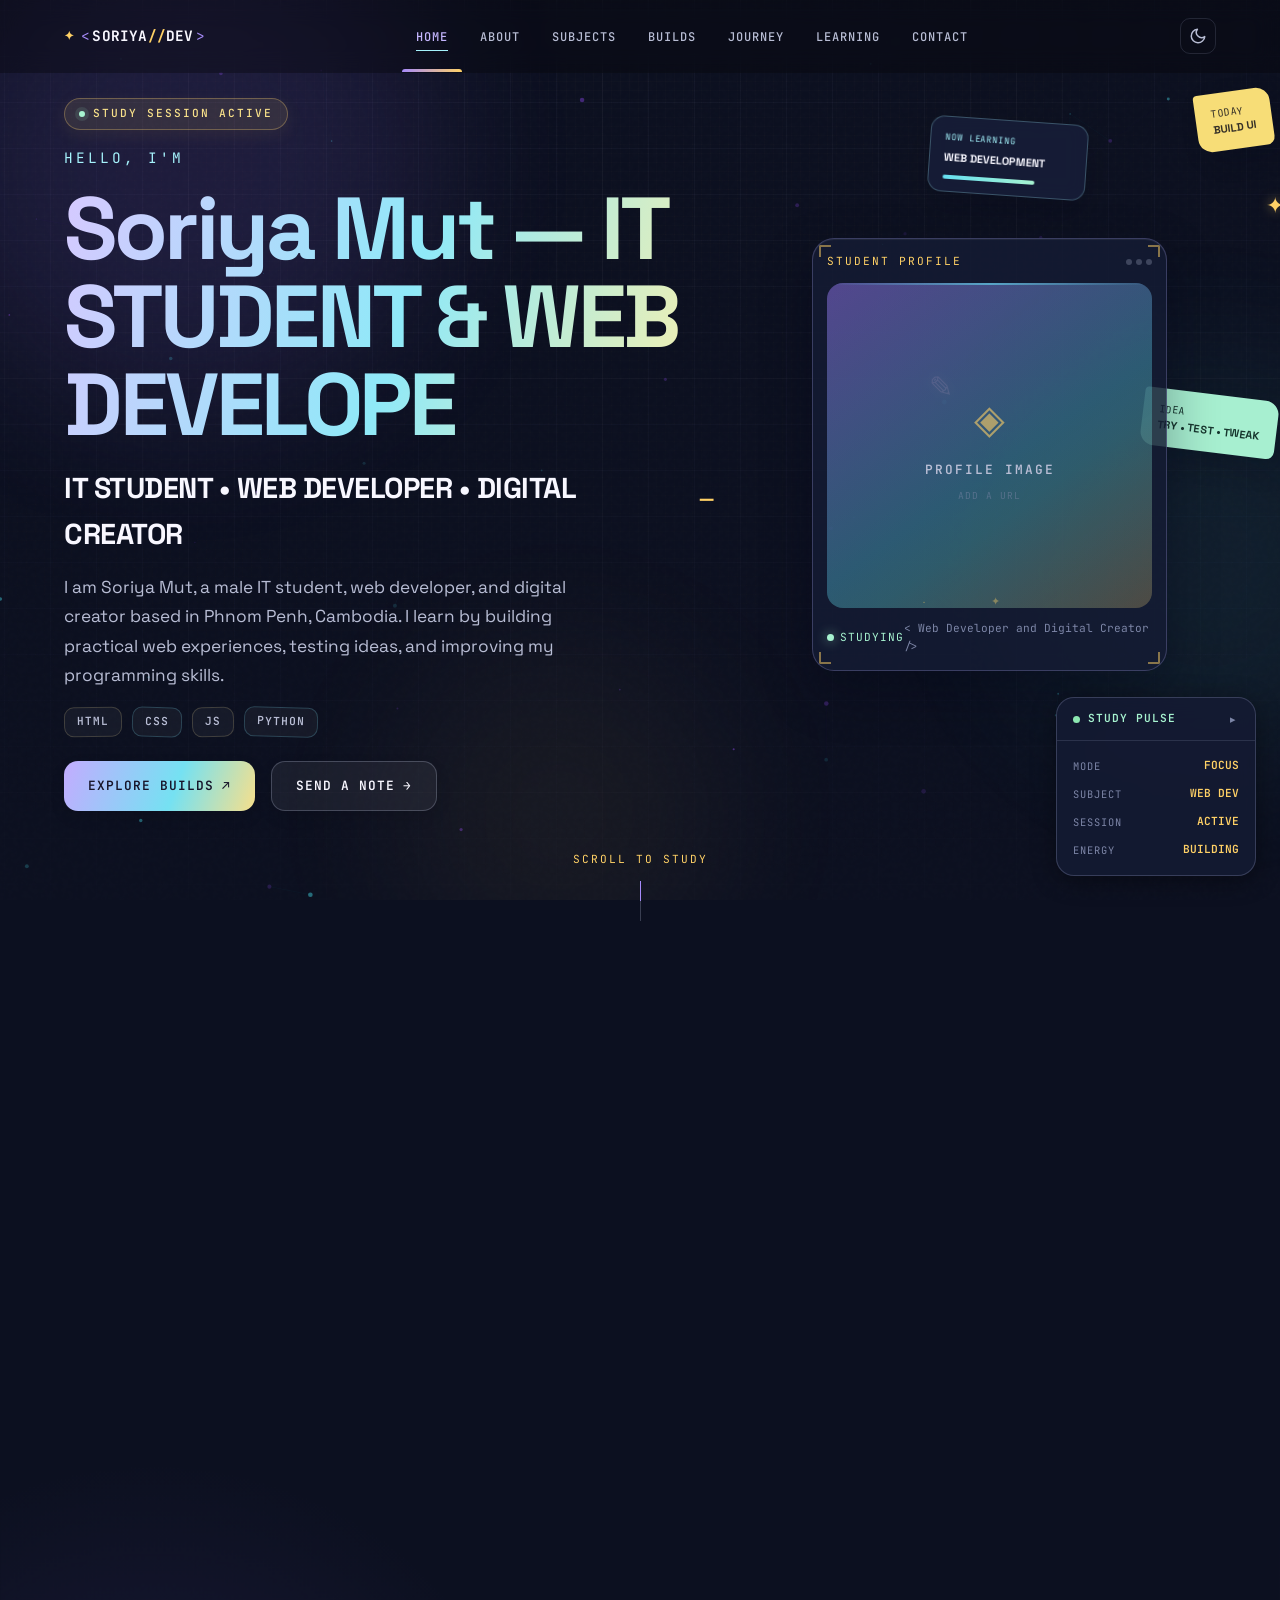
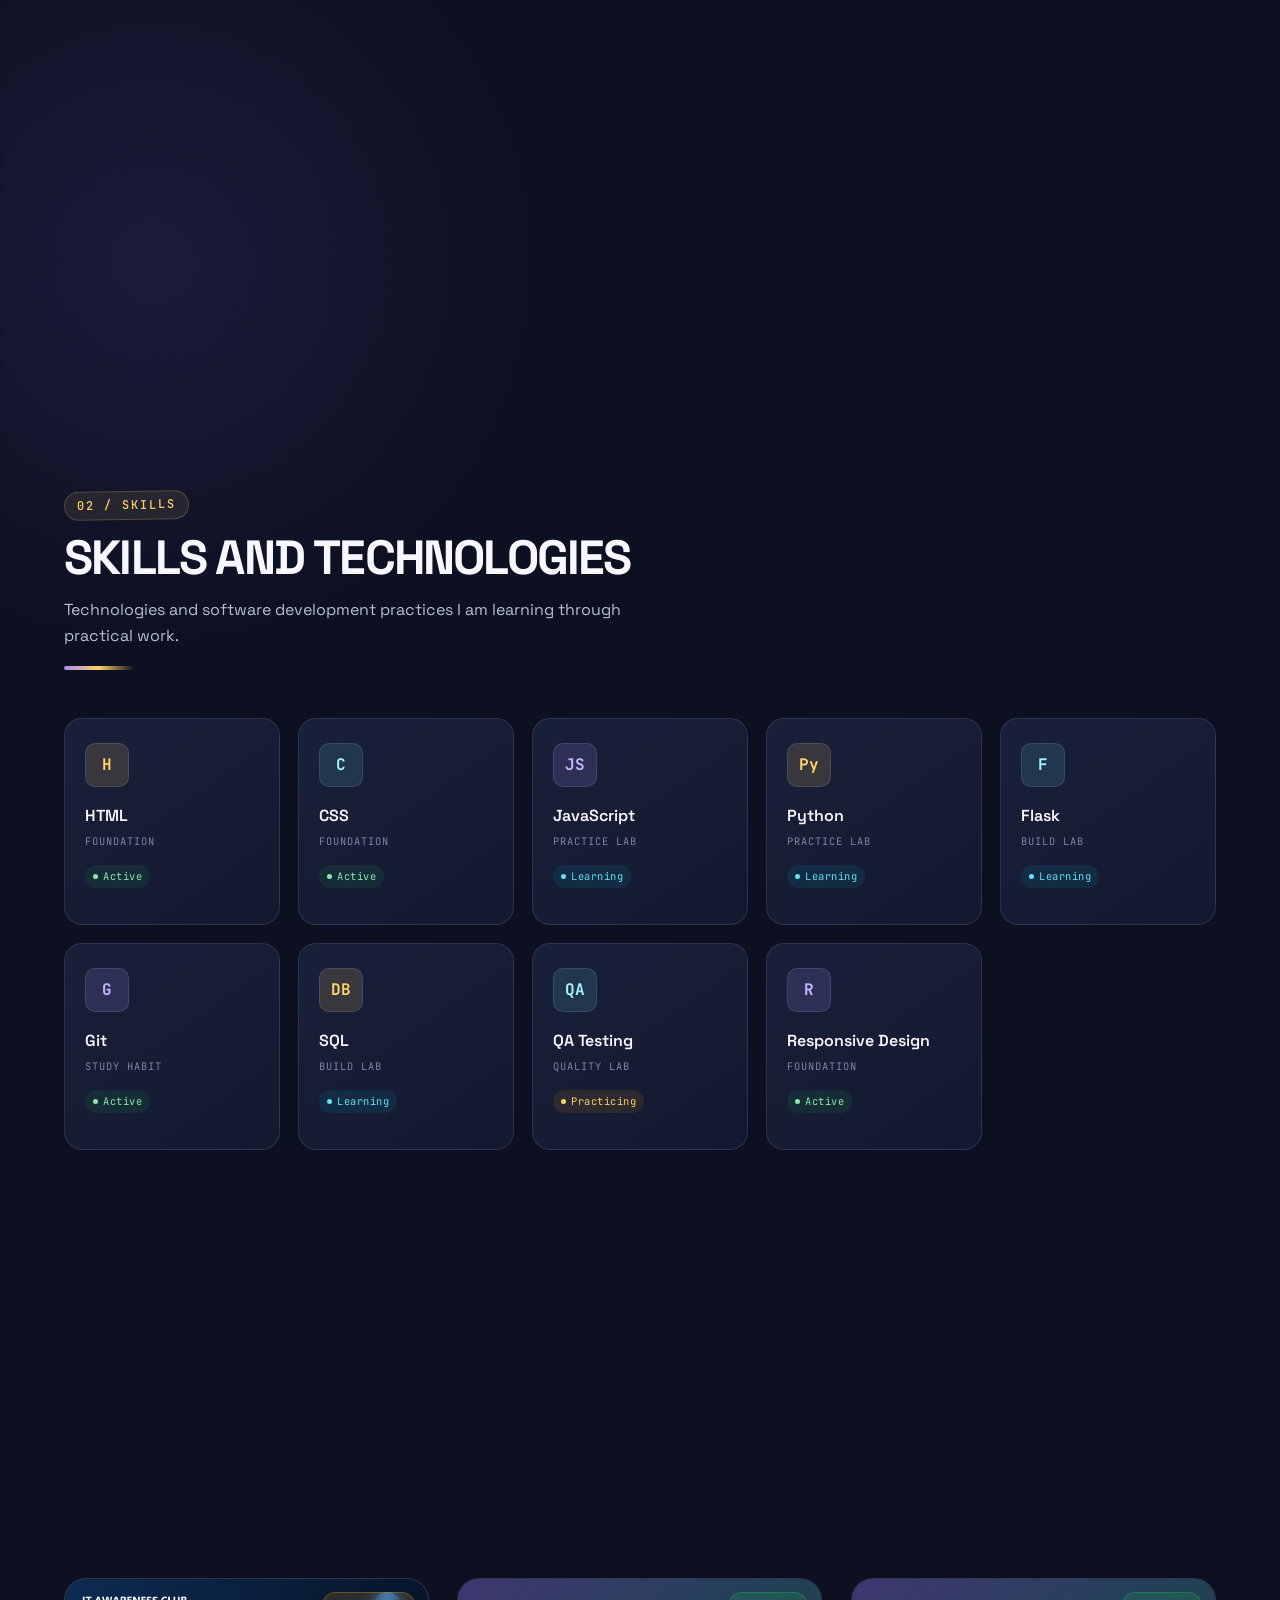
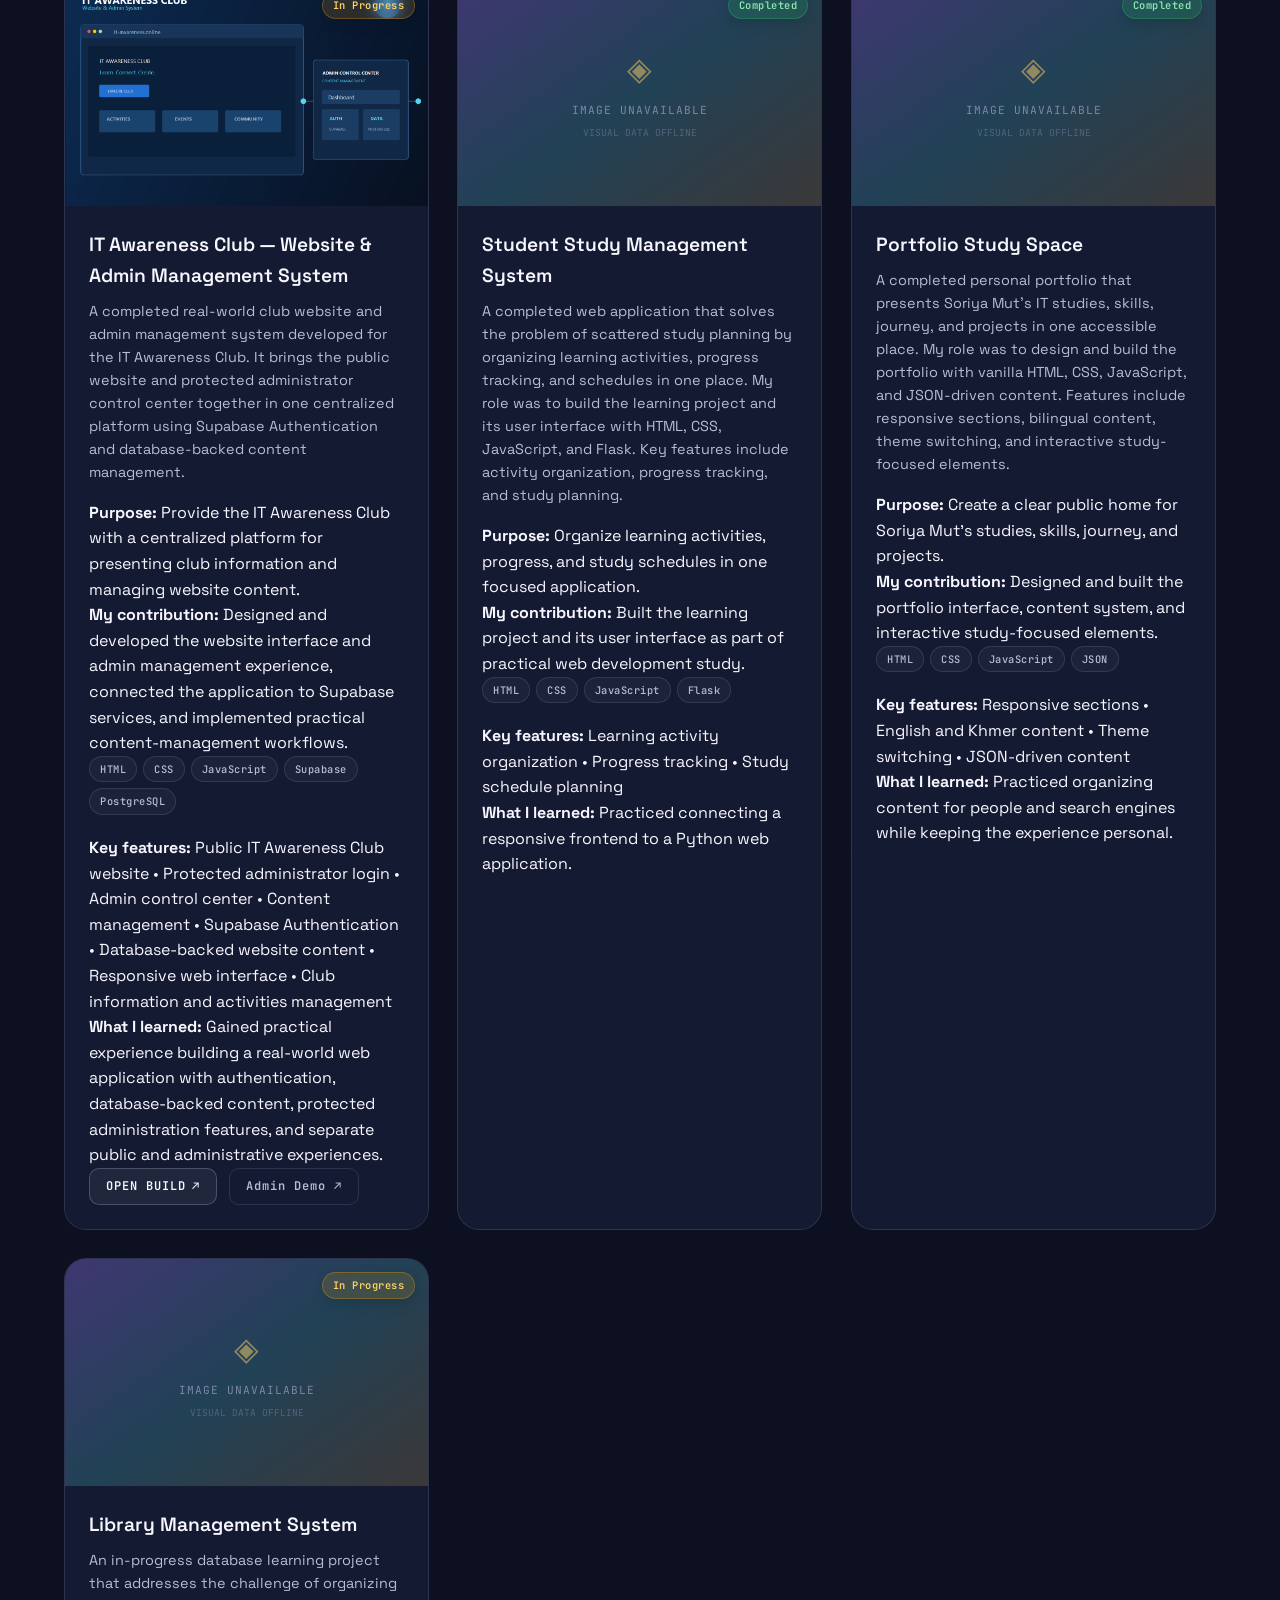
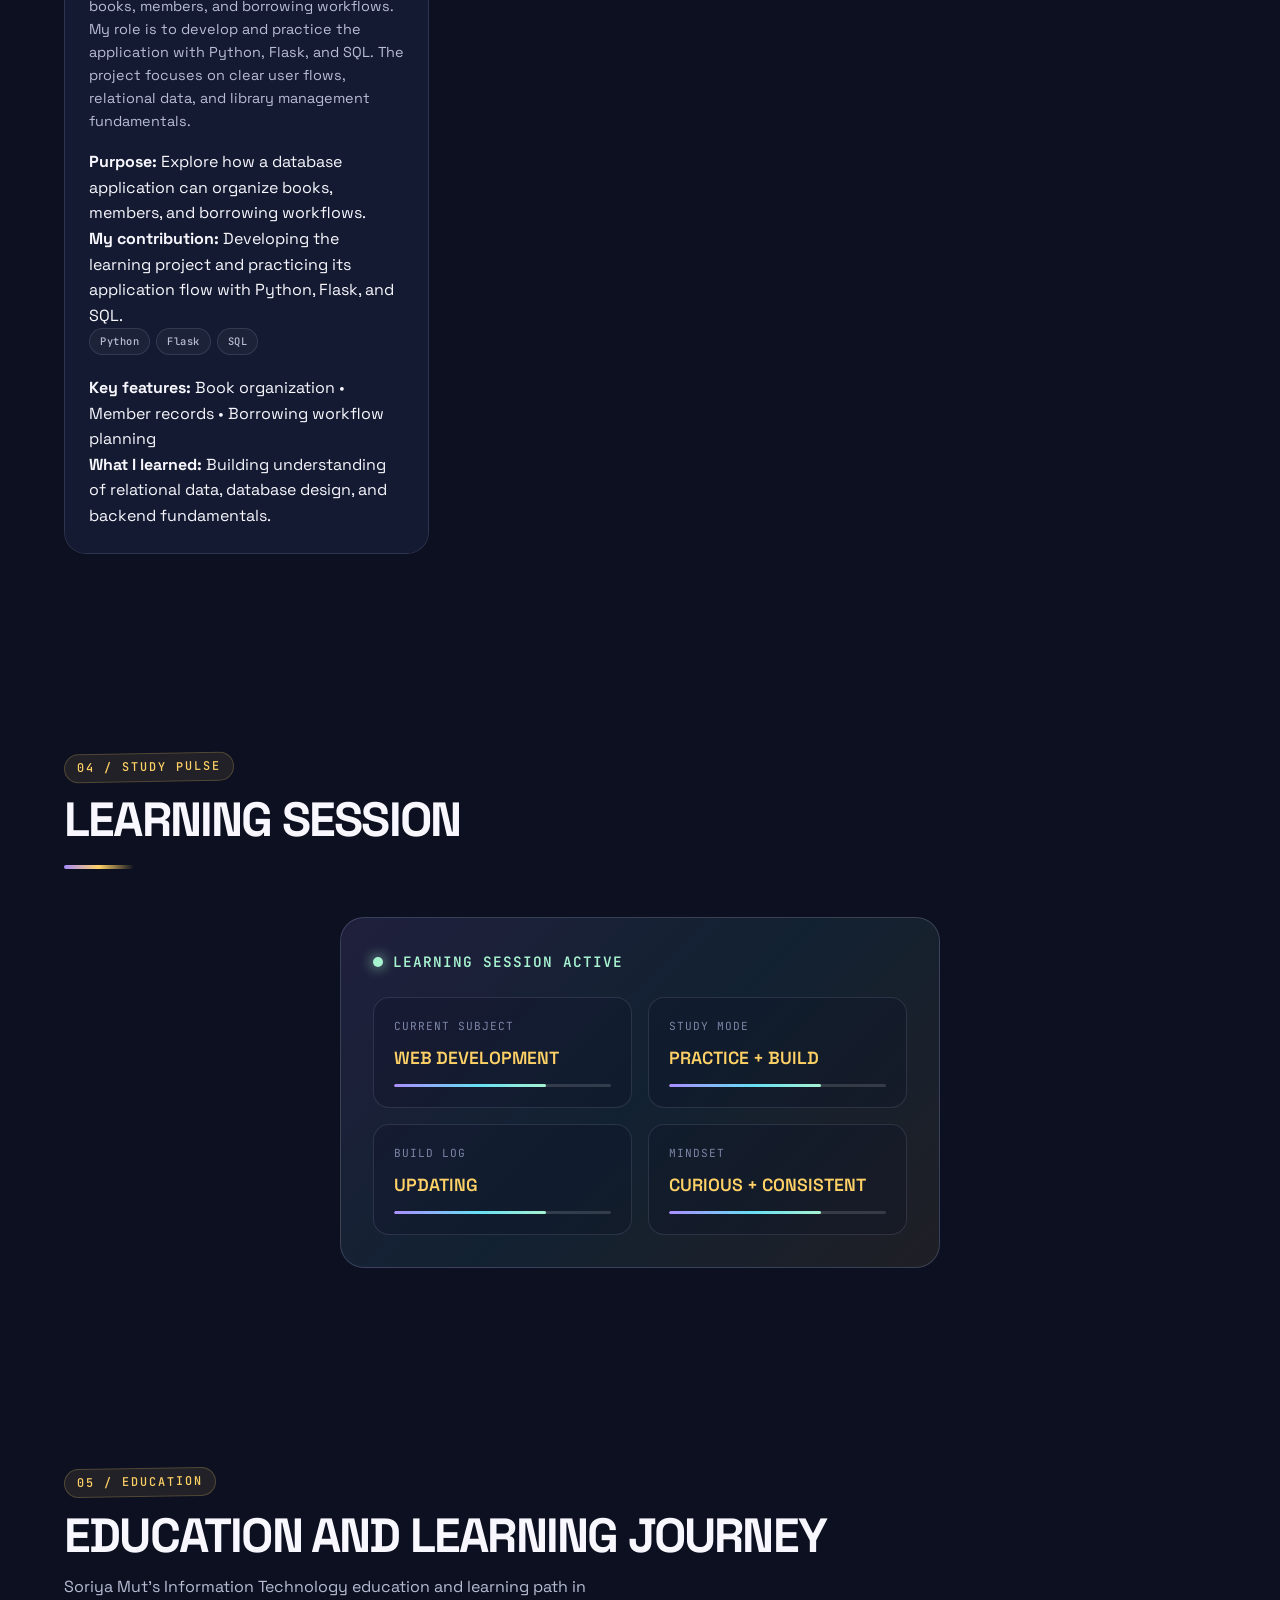
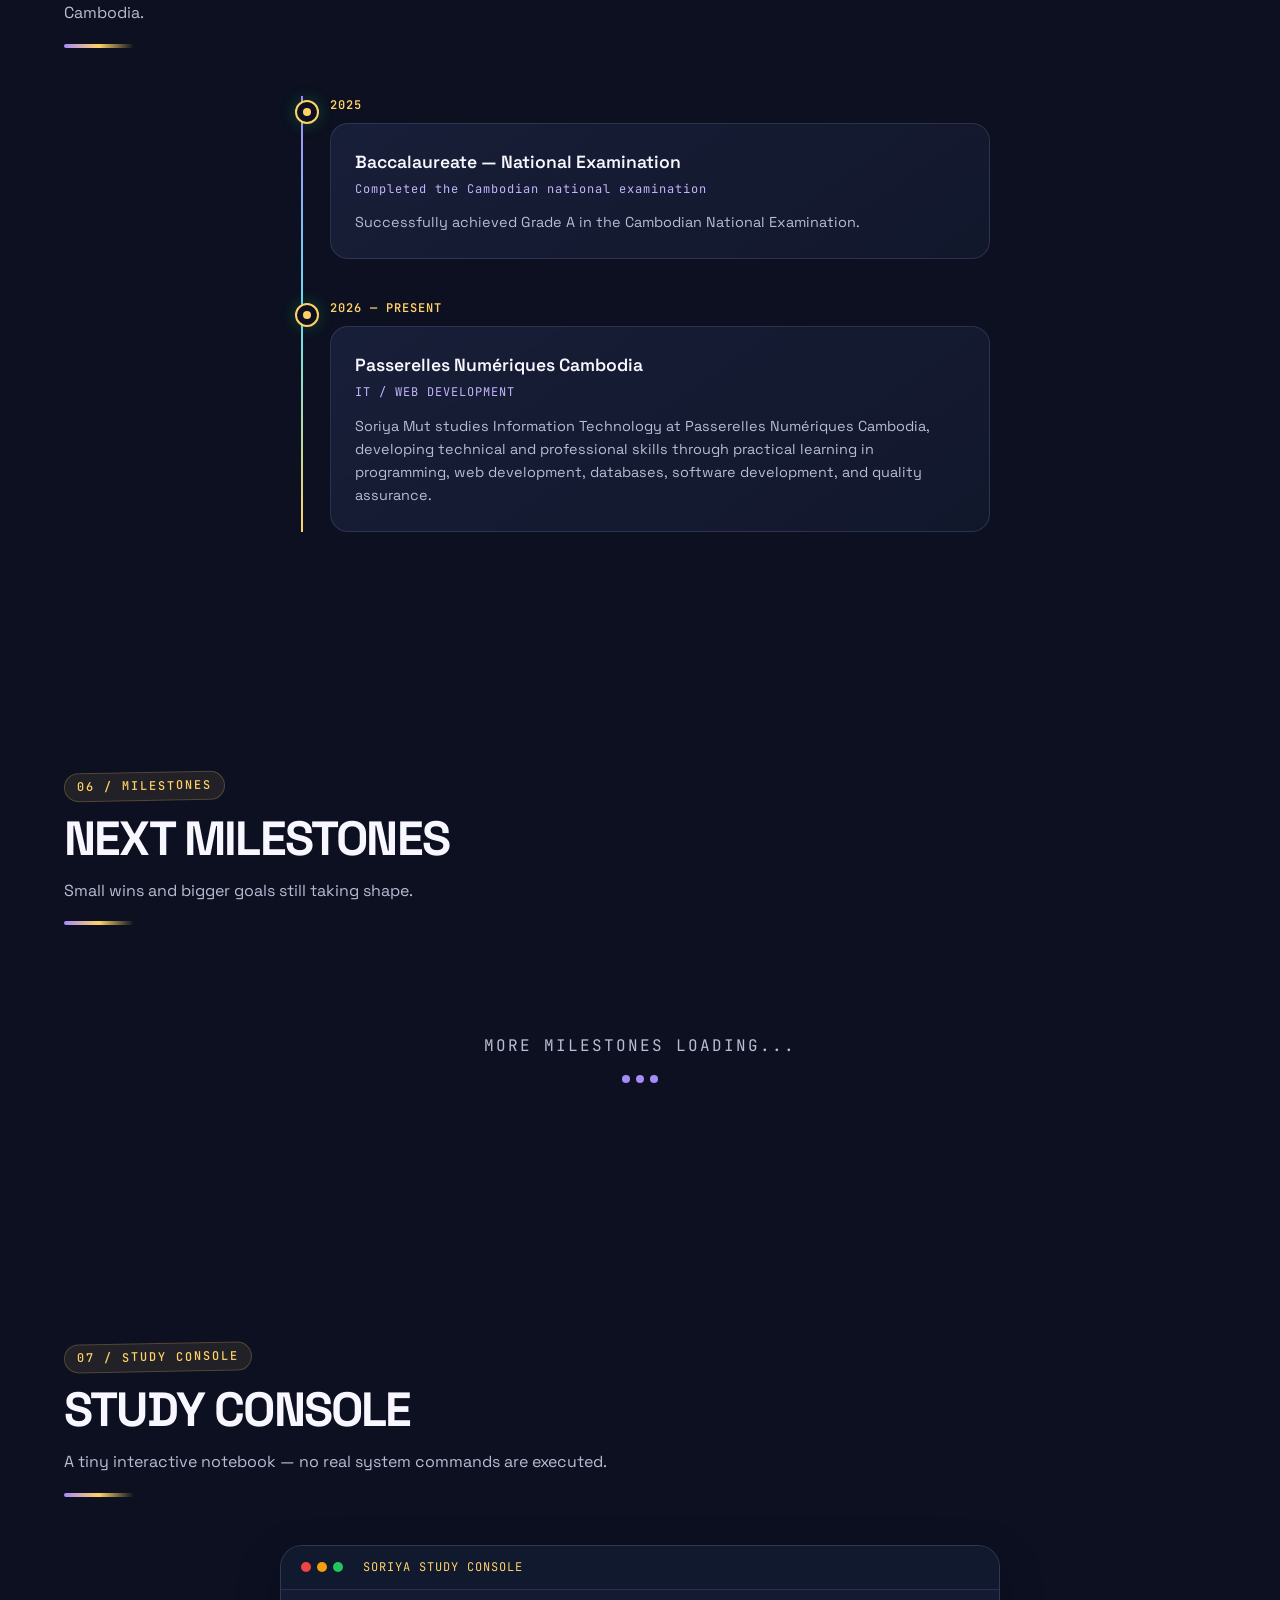
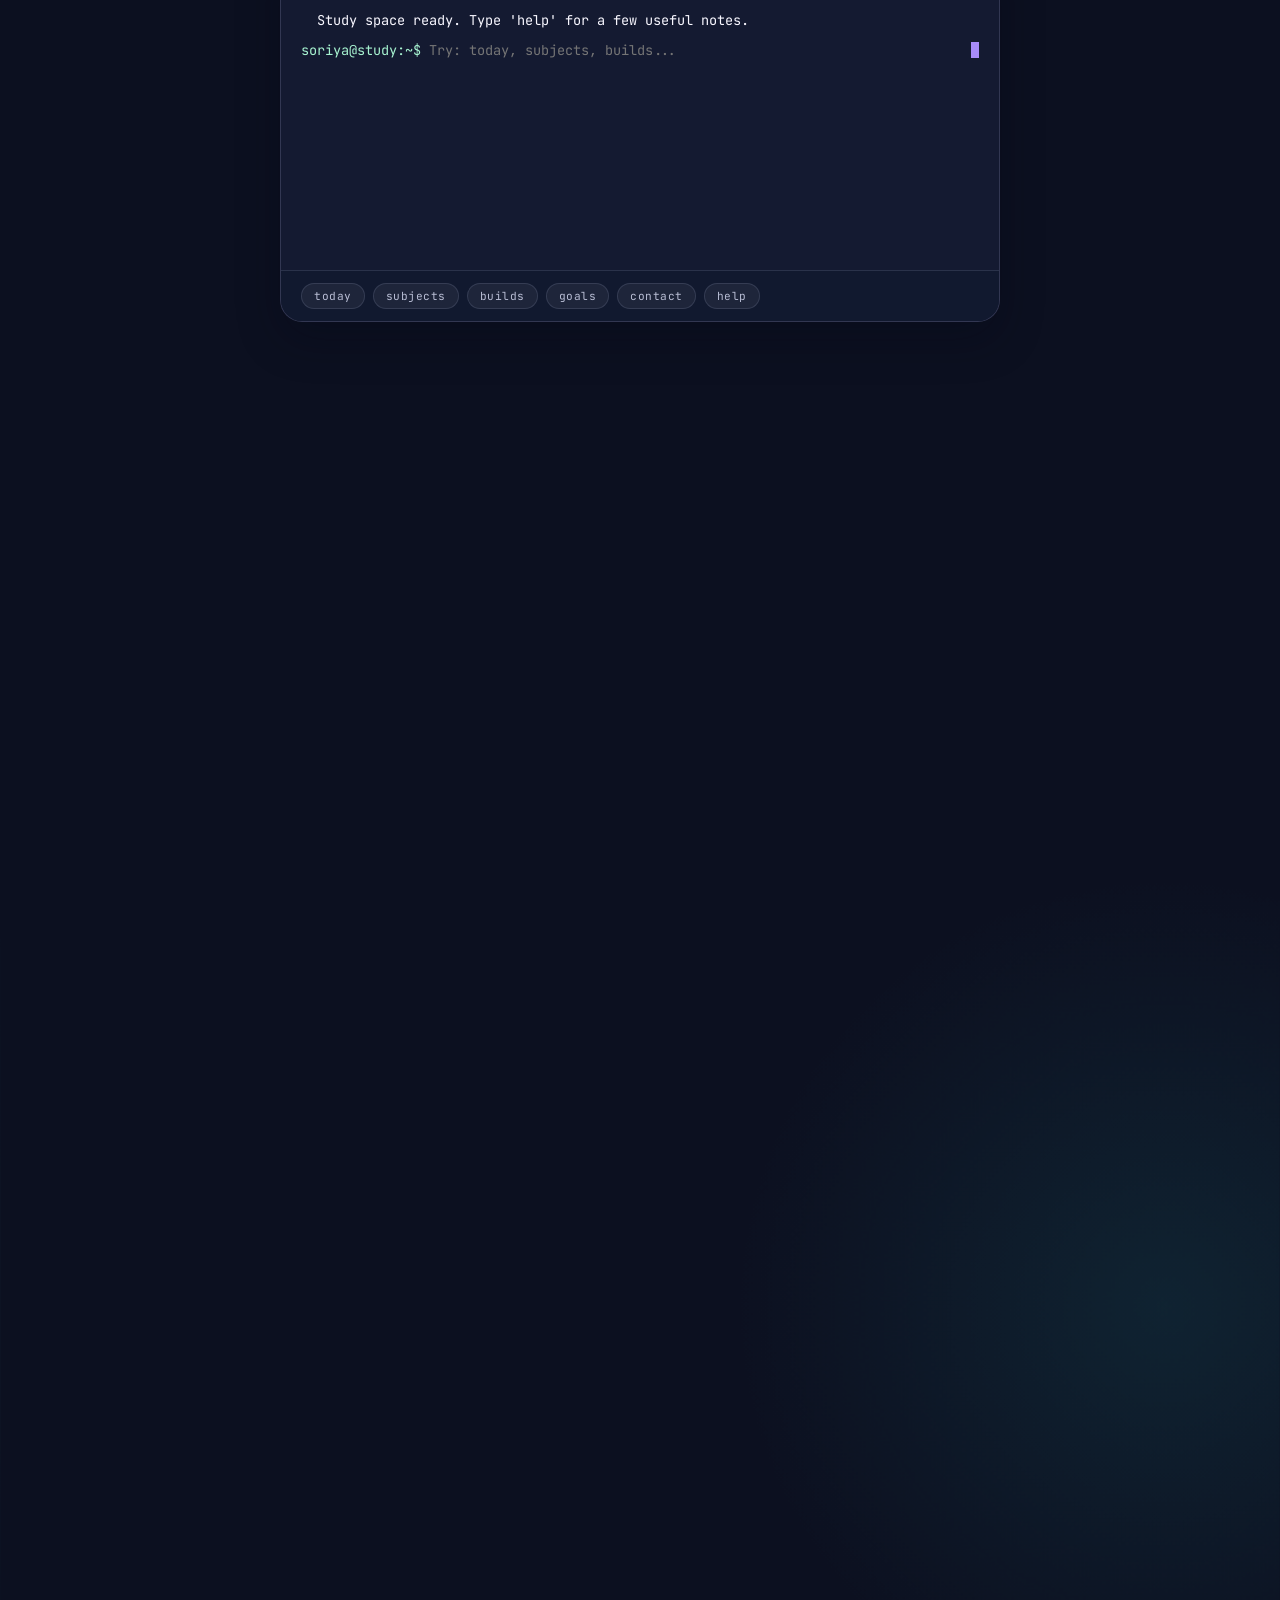
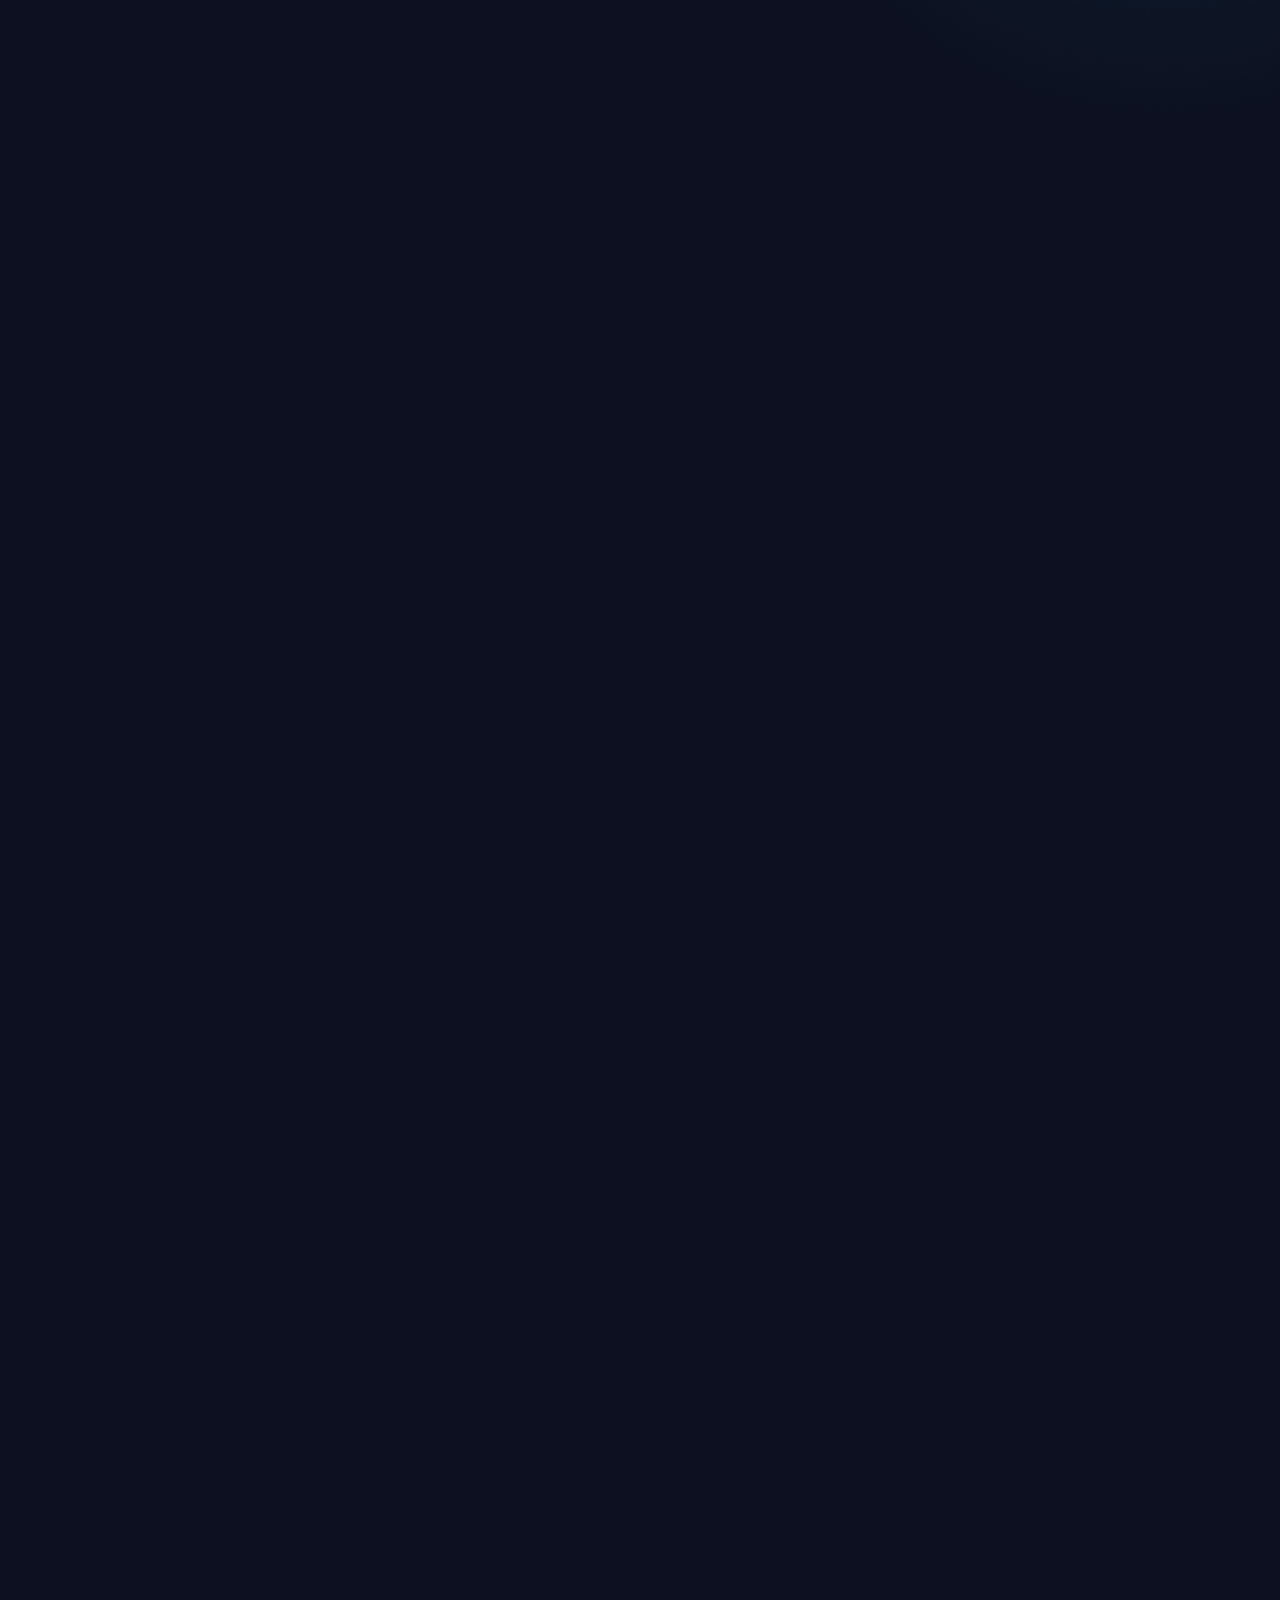
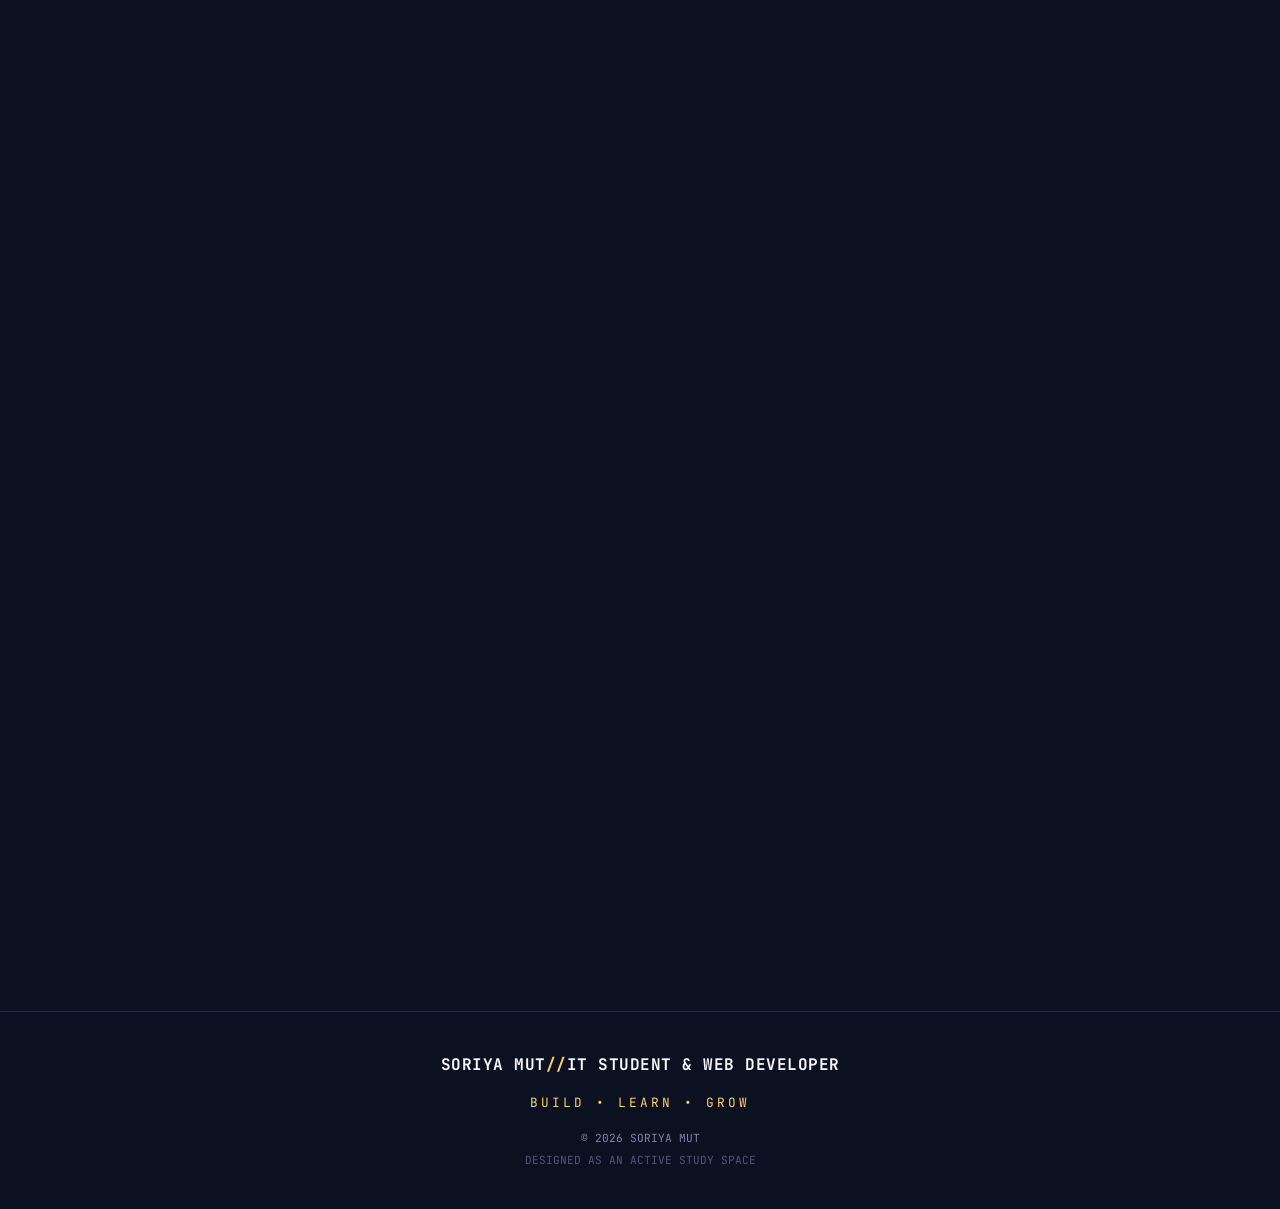
==== commit dd985943: "update website" ====
--- a/index.html
+++ b/index.html
@@ -145,11 +145,12 @@
                 <span class="nav-logo-bracket">&gt;</span>
             </a>
             <ul class="nav-links" id="nav-links">
-                <li><a href="#home" class="nav-link active" data-section="home" data-i18n="nav.home">HOME</a></li>
+                <li><a href="#home" class="nav-link active" data-section="home" data-i18n="nav.home" aria-current="page">HOME</a></li>
                 <li><a href="#about" class="nav-link" data-section="about" data-i18n="nav.about">ABOUT</a></li>
                 <li><a href="#skills" class="nav-link" data-section="skills" data-i18n="nav.skills">SKILLS</a></li>
                 <li><a href="#projects" class="nav-link" data-section="projects" data-i18n="nav.projects">PROJECTS</a></li>
                 <li><a href="#journey" class="nav-link" data-section="journey" data-i18n="nav.journey">JOURNEY</a></li>
+                <li><a href="#learning" class="nav-link" data-section="learning">LEARNING</a></li>
                 <li><a href="#contact" class="nav-link" data-section="contact" data-i18n="nav.contact">CONTACT</a></li>
             </ul>
             <div class="nav-controls">
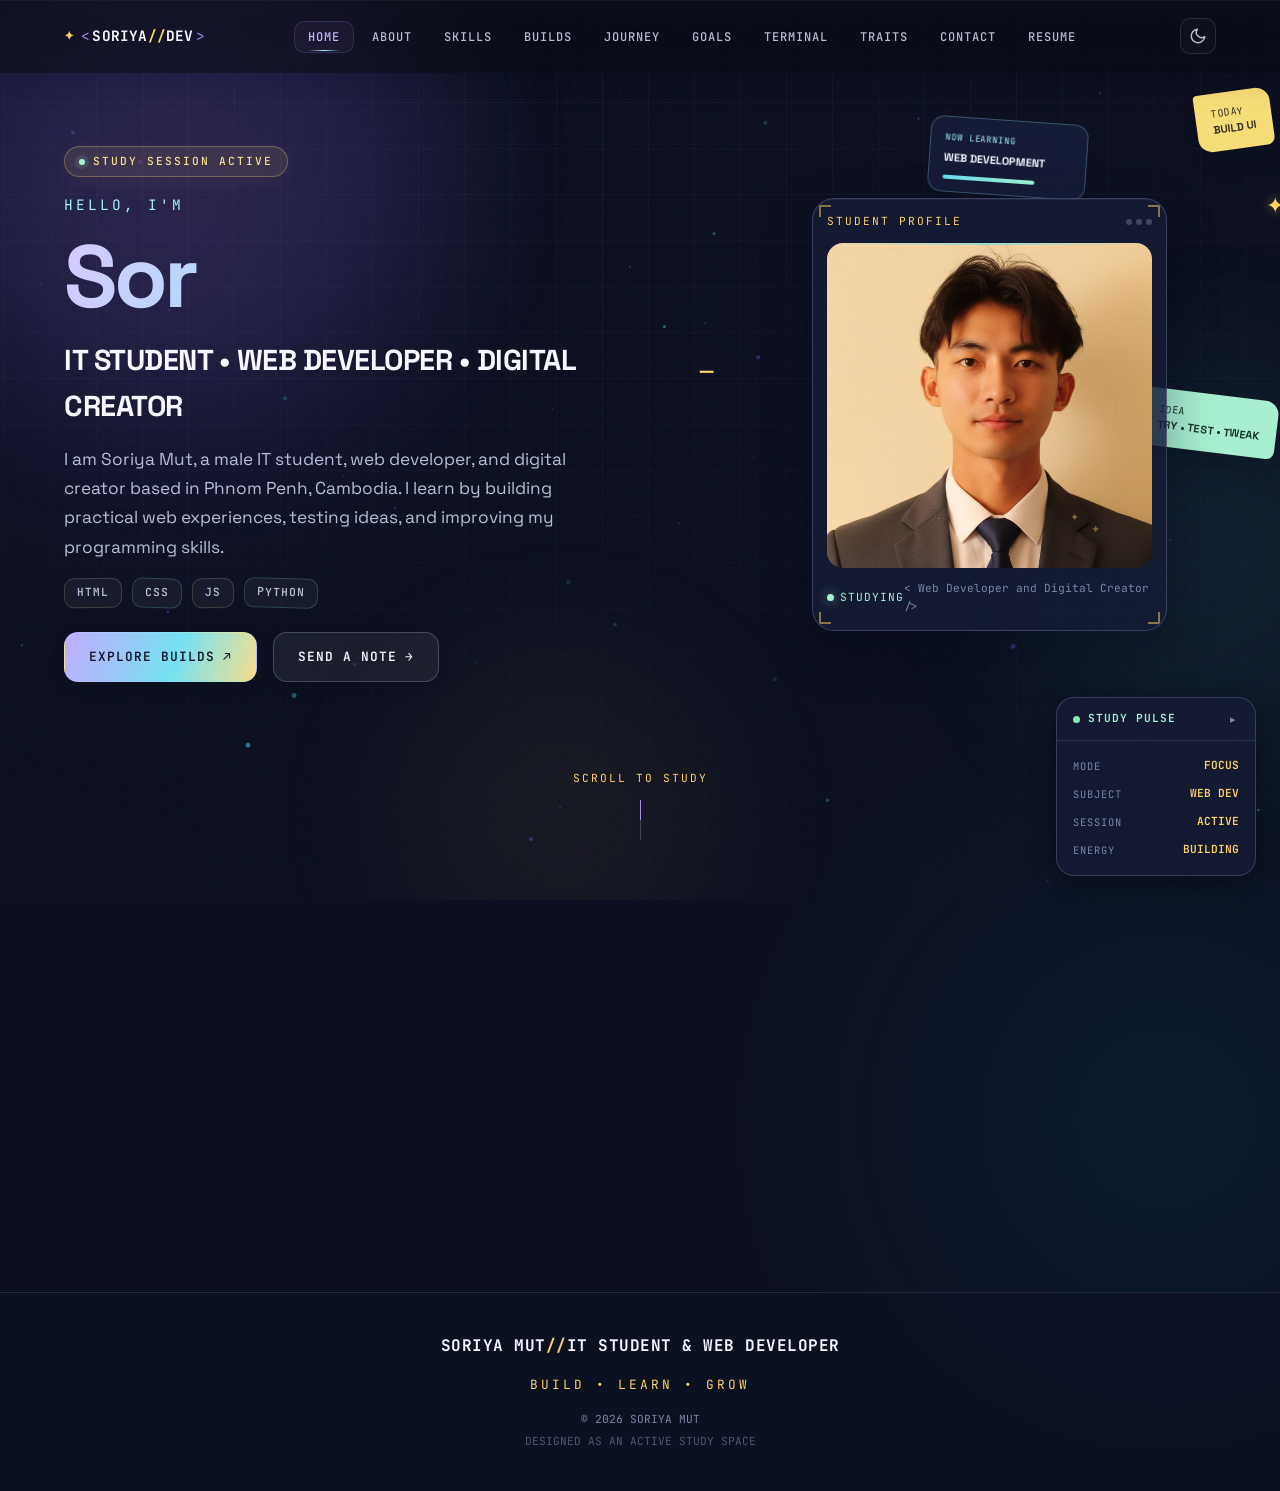
==== commit 737f2861: "update website content" ====
--- a/index.html
+++ b/index.html
@@ -112,7 +112,7 @@
         <div class="boot-content">
             <div class="boot-logo">
                 <span class="boot-bracket">[</span>
-                <span class="boot-sys" data-i18n="boot.system">SORIYA.STUDY</span>
+                <span class="boot-sys" data-i18n="boot.system">SORIYA.DEV</span>
                 <span class="boot-bracket">]</span>
             </div>
             <div class="boot-lines" id="boot-lines"></div>
@@ -146,12 +146,15 @@
             </a>
             <ul class="nav-links" id="nav-links">
                 <li><a href="#home" class="nav-link active" data-section="home" data-i18n="nav.home" aria-current="page">HOME</a></li>
-                <li><a href="#about" class="nav-link" data-section="about" data-i18n="nav.about">ABOUT</a></li>
-                <li><a href="#skills" class="nav-link" data-section="skills" data-i18n="nav.skills">SKILLS</a></li>
-                <li><a href="#projects" class="nav-link" data-section="projects" data-i18n="nav.projects">PROJECTS</a></li>
-                <li><a href="#journey" class="nav-link" data-section="journey" data-i18n="nav.journey">JOURNEY</a></li>
-                <li><a href="#learning" class="nav-link" data-section="learning">LEARNING</a></li>
-                <li><a href="#contact" class="nav-link" data-section="contact" data-i18n="nav.contact">CONTACT</a></li>
+                <li><a href="pages/profile.html" class="nav-link" data-section="profile" data-i18n="nav.about">PROFILE</a></li>
+                <li><a href="pages/skills.html" class="nav-link" data-section="skills" data-i18n="nav.skills">SKILLS</a></li>
+                <li><a href="pages/projects.html" class="nav-link" data-section="projects" data-i18n="nav.projects">PROJECTS</a></li>
+                <li><a href="pages/journey.html" class="nav-link" data-section="journey" data-i18n="nav.journey">JOURNEY</a></li>
+                <li><a href="pages/goals.html" class="nav-link" data-section="goals">GOALS</a></li>
+                <li><a href="pages/terminal.html" class="nav-link" data-section="terminal">TERMINAL</a></li>
+                <li><a href="pages/traits.html" class="nav-link" data-section="traits">TRAITS</a></li>
+                <li><a href="pages/contact.html" class="nav-link" data-section="contact" data-i18n="nav.contact">CONTACT</a></li>
+                <li><a href="resume.html" class="nav-link" data-section="resume">RESUME</a></li>
             </ul>
             <div class="nav-controls">
                 <button class="theme-toggle" id="theme-toggle" aria-label="Toggle theme">
@@ -192,19 +195,19 @@
                         <span data-i18n="hero.signal">STUDY SESSION ACTIVE</span>
                     </div>
                     <p class="hero-greeting reveal" data-reveal-delay="100" data-i18n="hero.greeting">HELLO, I'M</p>
-                    <h1 class="hero-name reveal" data-reveal-delay="200" id="hero-name">SORIYA MUT</h1>
+                    <h1 class="hero-name reveal" data-reveal-delay="200" id="hero-name">Soriya Mut</h1>
                     <div class="hero-role-line reveal" data-reveal-delay="350">
-                        <span class="hero-role" data-i18n="hero.role">IT STUDENT • WEB DEVELOPER • DIGITAL CREATOR</span>
+                        <span class="hero-role" data-i18n="hero.role"></span>
                         <span class="hero-role-cursor">_</span>
                     </div>
                     <p class="hero-desc reveal" data-reveal-delay="500" id="hero-desc"></p>
                     <div class="hero-tags reveal" data-reveal-delay="600" id="hero-tags"></div>
                     <div class="hero-buttons reveal" data-reveal-delay="700">
-                        <a href="#projects" class="btn btn-primary" data-magnetic>
+                        <a href="pages/projects.html" class="btn btn-primary" data-magnetic>
                             <span data-i18n="hero.explore">EXPLORE MY WORK</span>
                             <span class="btn-arrow">↗</span>
                         </a>
-                        <a href="#contact" class="btn btn-secondary" data-magnetic>
+                        <a href="pages/contact.html" class="btn btn-secondary" data-magnetic>
                             <span data-i18n="hero.connect">LET'S CONNECT</span>
                             <span class="btn-arrow">→</span>
                         </a>
@@ -257,235 +260,98 @@
             </div>
         </section>
 
-        <!-- ===== ABOUT SECTION ===== -->
-        <section class="about section" id="about" data-section="about">
+        <section class="home-quick-nav reveal" data-reveal-delay="800">
             <div class="section-header reveal">
-                <span class="section-number" data-i18n="about.number">01 / PROFILE</span>
-                <h2 class="section-title" data-i18n="about.title">MORE THAN JUST A STUDENT</h2>
-            </div>
-            <div class="about-grid">
-                <div class="about-text reveal" data-reveal-delay="100">
-                    <p class="about-intro" id="about-intro"></p>
-                    <p class="about-paragraph" id="about-paragraph"></p>
-                    <div class="about-cards" id="about-cards"></div>
-                </div>
-                <div class="about-visual reveal" data-reveal-delay="200">
-                    <div class="dev-card" data-tilt>
-                        <div class="dev-card-header">
-                            <span class="dev-card-title" data-i18n="about.cardTitle">CHARACTER_PROFILE.exe</span>
-                            <span class="dev-card-status">
-                                <span class="dev-card-dot"></span>
-                                ONLINE
-                            </span>
-                        </div>
-                        <div class="dev-card-avatar" id="dev-card-avatar">
-                            <span id="dev-card-initials">SM</span>
-                        </div>
-                        <div class="dev-card-body" id="dev-card-body"></div>
-                        <div class="dev-card-footer">
-                            <span class="dev-card-badge">STUDY NOTES / ACTIVE</span>
-                            <span class="dev-card-note" data-i18n="about.progressNote">VISUAL PROGRESS INDICATOR — NOT A REAL QUALIFICATION</span>
-                        </div>
-                    </div>
-                </div>
-            </div>
-        </section>
-
-        <!-- ===== SKILLS SECTION ===== -->
-        <section class="skills section" id="skills" data-section="skills">
-            <div class="section-header reveal">
-                <span class="section-number" data-i18n="skills.number">02 / ARSENAL</span>
-                <h2 class="section-title" data-i18n="skills.title">MY TECH ARSENAL</h2>
-                <p class="section-subtitle" data-i18n="skills.subtitle">Tools and concepts I'm learning through practice.</p>
-            </div>
-            <div class="skills-grid" id="skills-grid"></div>
-        </section>
-
-        <!-- ===== PROJECTS SECTION ===== -->
-        <section class="projects section" id="projects" data-section="projects">
-            <div class="section-header reveal">
-                <span class="section-number" data-i18n="projects.number">03 / BUILDS</span>
-                <h2 class="section-title" data-i18n="projects.title">THINGS I'VE BUILT</h2>
-                <p class="section-subtitle" data-i18n="projects.subtitle">Small steps, real practice, and experiments that become better over time.</p>
-            </div>
-            <div class="projects-grid" id="projects-grid"></div>
-        </section>
-
-        <!-- ===== SYSTEM HUD SECTION ===== -->
-        <section class="syshud section" id="syshud" data-section="syshud">
-            <div class="section-header reveal">
-                <span class="section-number" data-i18n="hud.number">04 / LIVE HUD</span>
-                <h2 class="section-title" data-i18n="hud.title">SYSTEM STATUS</h2>
-            </div>
-            <div class="syshud-panel reveal" data-reveal-delay="100">
-                <div class="syshud-status">
-                    <span class="syshud-status-dot"></span>
-                    <span data-i18n="hud.status">PORTFOLIO ONLINE</span>
-                </div>
-                <div class="syshud-grid" id="syshud-grid"></div>
-            </div>
-        </section>
-
-        <!-- ===== JOURNEY SECTION ===== -->
-        <section class="journey section" id="journey" data-section="journey">
-            <div class="section-header reveal">
-                <span class="section-number" data-i18n="journey.number">05 / EDUCATION</span>
-                <h2 class="section-title" data-i18n="journey.title">EDUCATION AND LEARNING JOURNEY</h2>
-                <p class="section-subtitle" data-i18n="journey.subtitle">Soriya Mut's Information Technology education and learning path in Cambodia.</p>
-            </div>
-            <div class="timeline" id="timeline"></div>
-        </section>
-
-        <!-- ===== ACHIEVEMENTS SECTION ===== -->
-        <section class="achievements section" id="achievements" data-section="achievements">
-            <div class="section-header reveal">
-                <span class="section-number" data-i18n="achievements.number">06 / NEXT QUESTS</span>
-                <h2 class="section-title" data-i18n="achievements.title">NEXT LEVEL</h2>
-                <p class="section-subtitle" data-i18n="achievements.subtitle">Milestones I'm working toward.</p>
-            </div>
-            <div class="achievements-content" id="achievements-content"></div>
-        </section>
-
-        <!-- ===== TERMINAL SECTION ===== -->
-        <section class="terminal-section section" id="terminal-section" data-section="terminal">
-            <div class="section-header reveal">
-                <span class="section-number" data-i18n="terminal.number">07 / CONSOLE</span>
-                <h2 class="section-title" data-i18n="terminal.title">DEVELOPER TERMINAL</h2>
-                <p class="section-subtitle" data-i18n="terminal.subtitle">Interactive portfolio information — no real system commands are executed.</p>
-            </div>
-            <div class="terminal-window reveal" data-reveal-delay="100">
-                <div class="terminal-header">
-                    <span class="terminal-dots">
-                        <span class="dot dot-red"></span>
-                        <span class="dot dot-yellow"></span>
-                        <span class="dot dot-green"></span>
-                    </span>
-                    <span class="terminal-title">SORIYA STUDY CONSOLE</span>
-                </div>
-                <div class="terminal-body" id="terminal-body" role="log" aria-live="polite">
-                    <div class="terminal-output" id="terminal-output"></div>
-                    <div class="terminal-input-line">
-                        <span class="terminal-prompt" id="terminal-prompt">soriya@portfolio:~$</span>
-                        <input type="text" class="terminal-input" id="terminal-input" autocomplete="off" spellcheck="false" data-i18n-placeholder="terminal.placeholder" placeholder="Type a command...">
-                        <span class="terminal-cursor" id="terminal-cursor"></span>
-                    </div>
-                </div>
-                <div class="terminal-quick-commands" id="terminal-quick-commands">
-                    <button class="terminal-cmd-btn" data-cmd="today">today</button>
-                    <button class="terminal-cmd-btn" data-cmd="subjects">subjects</button>
-                    <button class="terminal-cmd-btn" data-cmd="builds">builds</button>
-                    <button class="terminal-cmd-btn" data-cmd="goals">goals</button>
-                    <button class="terminal-cmd-btn" data-cmd="contact">contact</button>
-                    <button class="terminal-cmd-btn" data-cmd="help">help</button>
-                </div>
-            </div>
-        </section>
-
-        <!-- ===== TRAITS SECTION ===== -->
-        <section class="traits section" id="traits" data-section="traits">
-            <div class="section-header reveal">
-                <span class="section-number" data-i18n="traits.number">08 / TRAITS</span>
-                <h2 class="section-title" data-i18n="traits.title">WHAT MAKES ME DIFFERENT</h2>
-                <p class="section-subtitle" data-i18n="traits.subtitle">The qualities that shape how I learn and build.</p>
-            </div>
-            <div class="traits-grid" id="traits-grid"></div>
-        </section>
-
-        <!-- ===== LEARNING AND CAPABILITIES ===== -->
-        <section class="learning section" id="learning" data-section="learning">
-            <div class="section-header reveal">
-                <span class="section-number">09 / CURRENT FOCUS</span>
-                <h2 class="section-title">WHAT I AM LEARNING NOW</h2>
-                <p class="section-subtitle">Soriya Mut is continuously improving through practical study, small experiments, and project work.</p>
-            </div>
-            <div class="learning-grid">
-                <article class="learning-panel reveal">
-                    <h3>Currently Learning</h3>
-                    <p>I am building stronger foundations in web development, programming, software development, databases, and quality assurance.</p>
-                    <ul>
-                        <li>JavaScript and interactive web interfaces</li>
-                        <li>Python and Flask web applications</li>
-                        <li>SQL and relational database design</li>
-                        <li>Responsive design and QA testing</li>
-                    </ul>
-                </article>
-                <article class="learning-panel reveal" data-reveal-delay="100">
-                    <h3>What I Can Build</h3>
-                    <p>As an IT student and aspiring web developer, I enjoy creating focused projects that solve clear problems.</p>
-                    <ul>
-                        <li>Personal portfolio websites</li>
-                        <li>Responsive landing pages and interfaces</li>
-                        <li>Simple web applications for student projects</li>
-                        <li>Small Python, Flask, and SQL applications</li>
-                    </ul>
-                </article>
-            </div>
-        </section>
-
-        <!-- ===== PERSONAL BRAND ===== -->
-        <section class="personal-brand section" id="about-soriya" data-section="about-soriya">
-            <div class="section-header reveal">
-                <span class="section-number">10 / PERSONAL NOTE</span>
-                <h2 class="section-title">WHY I CREATED THIS PORTFOLIO</h2>
-            </div>
-            <div class="personal-brand-content reveal">
-                <p>This is the official personal portfolio of Soriya Mut, a male Information Technology student, web developer, and digital creator based in Phnom Penh, Cambodia.</p>
-                <p>It documents his own projects, skills, education, and learning journey at Passerelles Numériques Cambodia. This identity and biography describe this Soriya Mut only and should not be confused with another person who has the same name.</p>
-                <p>Soriya is building his skills through programming, web development, software development, and quality assurance. The portfolio will grow as he completes more practical projects.</p>
-            </div>
-        </section>
-
-        <!-- ===== FAQ ===== -->
-        <section class="faq section" id="faq" data-section="faq">
-            <div class="section-header reveal">
-                <span class="section-number">11 / QUICK ANSWERS</span>
-                <h2 class="section-title">FREQUENTLY ASKED QUESTIONS</h2>
-            </div>
-            <div class="faq-list">
-                <details class="faq-item reveal">
-                    <summary>Who is Soriya Mut?</summary>
-                    <p>Soriya Mut is an IT student and aspiring web developer in Cambodia who builds practical projects while learning programming and software development.</p>
-                </details>
-                <details class="faq-item reveal">
-                    <summary>What does Soriya Mut study?</summary>
-                    <p>Soriya studies Information Technology, web development, programming, databases, software development, and quality assurance at Passerelles Numériques Cambodia.</p>
-                </details>
-                <details class="faq-item reveal">
-                    <summary>What technologies does Soriya use?</summary>
-                    <p>Soriya is learning and building with HTML, CSS, JavaScript, Python, Flask, Git, SQL, responsive design, and QA testing.</p>
-                </details>
-                <details class="faq-item reveal">
-                    <summary>What projects has Soriya built?</summary>
-                    <p>The portfolio includes a Student Study Management System, Portfolio Study Space, and Library Management System. Project status and technologies are listed in the Projects section.</p>
-                </details>
-                <details class="faq-item reveal">
-                    <summary>How can I contact Soriya Mut?</summary>
-                    <p>Use the Contact section to connect by email, GitHub, LinkedIn, or Telegram.</p>
-                </details>
-            </div>
-        </section>
-
-        <!-- ===== CONTACT SECTION ===== -->
-        <section class="contact section" id="contact" data-section="contact">
-            <div class="section-header reveal">
-                <span class="section-number" data-i18n="contact.number">12 / CONTACT</span>
-                <h2 class="section-title" data-i18n="contact.title">CONTACT SORIYA MUT</h2>
-                <p class="section-subtitle" id="contact-subtitle"></p>
-            </div>
-            <div class="contact-content reveal" data-reveal-delay="100">
-                <div class="contact-info">
-                    <div class="contact-encryption">
-                        <span class="contact-enc-label">OPEN_CHANNELS</span>
-                        <span class="contact-enc-status" data-i18n="contact.encrypted">ENCRYPTED</span>
-                    </div>
-                    <div class="contact-ready">
-                        <span data-i18n="contact.ready">READY TO CONNECT?</span>
-                    </div>
-                    <button class="btn btn-primary contact-email-btn" id="contact-email-btn" data-magnetic>
-                        <span data-i18n="contact.cta">OPEN EMAIL</span>
-                        <span class="btn-arrow">↗</span>
-                    </button>
-                    <div class="contact-socials" id="contact-socials"></div>
+                <span class="section-number">00 / EXPLORE</span>
+                <h2 class="section-title">DEVELOPER HUB</h2>
+            </div>
+
+            <div class="hub-shell" aria-label="Developer hub navigation stream">
+                <div class="hub-track">
+                    <div class="hub-group">
+                        <a href="pages/profile.html" class="hub-item">
+                            <span class="hub-index">01</span>
+                            <strong>PROFILE</strong>
+                            <small>About Me</small>
+                        </a>
+                        <a href="pages/skills.html" class="hub-item">
+                            <span class="hub-index">02</span>
+                            <strong>SKILLS</strong>
+                            <small>Tech Arsenal</small>
+                        </a>
+                        <a href="pages/projects.html" class="hub-item">
+                            <span class="hub-index">03</span>
+                            <strong>PROJECTS</strong>
+                            <small>My Builds</small>
+                        </a>
+                        <a href="pages/journey.html" class="hub-item">
+                            <span class="hub-index">05</span>
+                            <strong>JOURNEY</strong>
+                            <small>My Path</small>
+                        </a>
+                        <a href="pages/goals.html" class="hub-item">
+                            <span class="hub-index">06</span>
+                            <strong>GOALS</strong>
+                            <small>Next Missions</small>
+                        </a>
+                        <a href="pages/terminal.html" class="hub-item">
+                            <span class="hub-index">07</span>
+                            <strong>TERMINAL</strong>
+                            <small>Console</small>
+                        </a>
+                        <a href="pages/traits.html" class="hub-item">
+                            <span class="hub-index">08</span>
+                            <strong>TRAITS</strong>
+                            <small>My Style</small>
+                        </a>
+                        <a href="pages/contact.html" class="hub-item">
+                            <span class="hub-index">09</span>
+                            <strong>CONTACT</strong>
+                            <small>Let's Connect</small>
+                        </a>
+                    </div>
+                    <div class="hub-group" aria-hidden="true">
+                        <a href="pages/profile.html" class="hub-item">
+                            <span class="hub-index">01</span>
+                            <strong>PROFILE</strong>
+                            <small>About Me</small>
+                        </a>
+                        <a href="pages/skills.html" class="hub-item">
+                            <span class="hub-index">02</span>
+                            <strong>SKILLS</strong>
+                            <small>Tech Arsenal</small>
+                        </a>
+                        <a href="pages/projects.html" class="hub-item">
+                            <span class="hub-index">03</span>
+                            <strong>PROJECTS</strong>
+                            <small>My Builds</small>
+                        </a>
+                        <a href="pages/journey.html" class="hub-item">
+                            <span class="hub-index">05</span>
+                            <strong>JOURNEY</strong>
+                            <small>My Path</small>
+                        </a>
+                        <a href="pages/goals.html" class="hub-item">
+                            <span class="hub-index">06</span>
+                            <strong>GOALS</strong>
+                            <small>Next Missions</small>
+                        </a>
+                        <a href="pages/terminal.html" class="hub-item">
+                            <span class="hub-index">07</span>
+                            <strong>TERMINAL</strong>
+                            <small>Console</small>
+                        </a>
+                        <a href="pages/traits.html" class="hub-item">
+                            <span class="hub-index">08</span>
+                            <strong>TRAITS</strong>
+                            <small>My Style</small>
+                        </a>
+                        <a href="pages/contact.html" class="hub-item">
+                            <span class="hub-index">09</span>
+                            <strong>CONTACT</strong>
+                            <small>Let's Connect</small>
+                        </a>
+                    </div>
                 </div>
             </div>
         </section>
--- a/assets/css/style.css
+++ b/assets/css/style.css
@@ -67,30 +67,30 @@
 
 /* ===== LIGHT THEME ===== */
 [data-theme="light"] {
-    --bg-primary: #f5f6fa;
+    --bg-primary: #f7f7fb;
     --bg-secondary: #ffffff;
-    --bg-tertiary: #eef0f5;
-    --surface: rgba(0, 0, 0, 0.025);
-    --surface-hover: rgba(0, 0, 0, 0.04);
-    --surface-active: rgba(0, 0, 0, 0.07);
-
-    --text-primary: #1a1a2e;
-    --text-secondary: #5a6478;
-    --text-tertiary: #8b95a7;
-
-    --accent: #7c3aed;
-    --accent-light: #8b5cf6;
-    --accent-secondary: #0891b2;
-    --accent-secondary-light: #06b6d4;
-
-    --border: rgba(0, 0, 0, 0.08);
-    --border-strong: rgba(0, 0, 0, 0.14);
-
-    --glow-purple: rgba(124, 58, 237, 0.15);
-    --glow-cyan: rgba(8, 145, 178, 0.12);
-
-    --gradient-accent-soft: linear-gradient(135deg, rgba(124, 58, 237, 0.08) 0%, rgba(8, 145, 178, 0.08) 100%);
-    --gradient-text: linear-gradient(135deg, #7c3aed 0%, #0891b2 100%);
+    --bg-tertiary: #edf3ff;
+    --surface: rgba(17, 24, 39, 0.035);
+    --surface-hover: rgba(17, 24, 39, 0.06);
+    --surface-active: rgba(17, 24, 39, 0.10);
+
+    --text-primary: #121826;
+    --text-secondary: #3a455d;
+    --text-tertiary: #58657d;
+
+    --accent: #5d39d6;
+    --accent-light: #7c5af0;
+    --accent-secondary: #0d7f8f;
+    --accent-secondary-light: #0a6a7b;
+
+    --border: rgba(18, 24, 38, 0.12);
+    --border-strong: rgba(18, 24, 38, 0.18);
+
+    --glow-purple: rgba(93, 57, 214, 0.16);
+    --glow-cyan: rgba(13, 127, 143, 0.12);
+
+    --gradient-accent-soft: linear-gradient(135deg, rgba(93, 57, 214, 0.10) 0%, rgba(13, 127, 143, 0.10) 100%);
+    --gradient-text: linear-gradient(135deg, #5d39d6 0%, #0d7f8f 100%);
 }
 
 /* ===== RESET & BASE ===== */
@@ -378,15 +378,17 @@
     left: 0;
     right: 0;
     z-index: var(--z-nav);
-    background: rgba(7, 7, 11, 0.38);
-    backdrop-filter: blur(12px);
-    -webkit-backdrop-filter: blur(12px);
+    background: rgba(10, 12, 18, 0.55);
+    backdrop-filter: blur(16px);
+    -webkit-backdrop-filter: blur(16px);
     transition: all var(--transition-base);
     border-bottom: 1px solid transparent;
+    box-shadow: inset 0 1px 0 rgba(255,255,255,0.04), 0 10px 30px rgba(2, 6, 23, 0.12);
 }
 
 [data-theme="light"] .nav {
-    background: rgba(245, 246, 250, 0.5);
+    background: rgba(245, 246, 250, 0.7);
+    box-shadow: inset 0 1px 0 rgba(15, 23, 42, 0.04), 0 12px 28px rgba(15, 23, 42, 0.08);
 }
 
 .nav.scrolled {
@@ -456,6 +458,7 @@
     border-radius: var(--radius-sm);
     transition: all var(--transition-fast);
     position: relative;
+    text-shadow: 0 0 18px rgba(167, 139, 250, 0.1);
 }
 
 .nav-link::after {
@@ -465,7 +468,7 @@
     right: 14px;
     bottom: 2px;
     height: 1px;
-    background: var(--accent-secondary-light);
+    background: linear-gradient(90deg, transparent, var(--accent-secondary-light), transparent);
     transform: scaleX(0);
     transform-origin: center;
     transition: transform var(--transition-fast);
@@ -473,7 +476,8 @@
 
 .nav-link:hover {
     color: var(--text-primary);
-    background: var(--surface);
+    background: linear-gradient(180deg, rgba(255,255,255,0.04), rgba(255,255,255,0.02));
+    box-shadow: inset 0 0 0 1px rgba(255,255,255,0.04);
 }
 
 .nav-link:hover::after,
@@ -483,21 +487,13 @@
 
 .nav-link.active {
     color: var(--accent-light);
+    background: rgba(167, 139, 250, 0.06);
+    box-shadow: inset 0 0 0 1px rgba(167, 139, 250, 0.18);
 }
 
 /* Nav indicator */
 .nav-indicator {
-    position: absolute;
-    bottom: 0;
-    height: 2px;
-    background: var(--gradient-accent);
-    border-radius: 1px;
-    transition: all var(--transition-base);
-    opacity: 0;
-}
-
-.nav-indicator.visible {
-    opacity: 1;
+    display: none !important;
 }
 
 /* Controls */
@@ -517,12 +513,14 @@
     justify-content: center;
     color: var(--text-secondary);
     transition: all var(--transition-fast);
+    background: rgba(255,255,255,0.02);
 }
 
 .theme-toggle:hover {
     border-color: var(--accent);
     color: var(--accent-light);
-    background: var(--surface);
+    background: linear-gradient(180deg, rgba(124,58,237,0.12), rgba(6,182,212,0.08));
+    box-shadow: 0 0 0 1px rgba(124,58,237,0.12), 0 12px 24px rgba(124,58,237,0.12);
 }
 
 .theme-icon-light {
@@ -547,9 +545,16 @@
     justify-content: center;
     border-radius: var(--radius-sm);
     border: 1px solid var(--border);
-    background: var(--surface);
+    background: rgba(255,255,255,0.03);
     color: var(--text-primary);
     cursor: pointer;
+    transition: all var(--transition-fast);
+}
+
+.nav-hamburger:hover {
+    background: linear-gradient(180deg, rgba(124,58,237,0.12), rgba(6,182,212,0.08));
+    border-color: var(--accent);
+    box-shadow: 0 0 0 1px rgba(124,58,237,0.12), 0 10px 20px rgba(124,58,237,0.12);
 }
 
 .nav-hamburger span {
@@ -588,14 +593,15 @@
 }
 
 .btn-primary {
-    background: var(--gradient-accent);
+    background: linear-gradient(135deg, #8b5cf6 0%, #06b6d4 100%);
     color: #fff;
-    box-shadow: 0 0 0 0 var(--glow-purple);
+    box-shadow: 0 12px 28px rgba(124, 58, 237, 0.24), inset 0 1px 0 rgba(255,255,255,0.22);
+    border: 1px solid rgba(255,255,255,0.08);
 }
 
 .btn-primary:hover {
-    box-shadow: 0 0 24px var(--glow-purple);
-    transform: translateY(-2px);
+    box-shadow: 0 0 28px rgba(124, 58, 237, 0.35), 0 12px 30px rgba(6, 182, 212, 0.18);
+    transform: translateY(-2px) scale(1.01);
 }
 
 .btn-secondary {
@@ -2056,6 +2062,236 @@
 .contact-email-btn {
     font-size: 0.9rem;
     padding: 16px 36px;
+}
+
+.home-quick-nav {
+    max-width: 1280px;
+    margin: 0 auto 80px;
+    padding: 0 20px;
+}
+
+.hub-shell {
+    position: relative;
+    padding: 18px 0 8px;
+    overflow: hidden;
+    border-top: 1px solid rgba(255, 255, 255, 0.08);
+    border-bottom: 1px solid rgba(255, 255, 255, 0.08);
+    background: rgba(10, 14, 27, 0.12);
+    backdrop-filter: blur(10px);
+    -webkit-backdrop-filter: blur(10px);
+}
+
+.hub-shell::before,
+.hub-shell::after {
+    content: "";
+    position: absolute;
+    top: 0;
+    bottom: 0;
+    width: 120px;
+    z-index: 2;
+    pointer-events: none;
+}
+
+.hub-shell::before {
+    left: 0;
+    background: linear-gradient(90deg, rgba(7, 7, 11, 1) 0%, rgba(7, 7, 11, 0) 100%);
+}
+
+.hub-shell::after {
+    right: 0;
+    background: linear-gradient(270deg, rgba(7, 7, 11, 1) 0%, rgba(7, 7, 11, 0) 100%);
+}
+
+[data-theme="light"] .hub-shell {
+    background: rgba(255, 255, 255, 0.18);
+    border-top-color: rgba(18, 24, 38, 0.10);
+    border-bottom-color: rgba(18, 24, 38, 0.10);
+}
+
+[data-theme="light"] .hub-shell::before {
+    background: linear-gradient(90deg, rgba(247, 247, 251, 1) 0%, rgba(247, 247, 251, 0) 100%);
+}
+
+[data-theme="light"] .hub-shell::after {
+    background: linear-gradient(270deg, rgba(247, 247, 251, 1) 0%, rgba(247, 247, 251, 0) 100%);
+}
+
+.hub-track {
+    display: flex;
+    width: max-content;
+    min-width: 100%;
+    gap: 18px;
+    animation: hub-scroll 35s linear infinite;
+    will-change: transform;
+}
+
+.hub-group {
+    display: flex;
+    flex-shrink: 0;
+    gap: 18px;
+    padding-right: 18px;
+}
+
+.hub-item {
+    position: relative;
+    display: flex;
+    flex-direction: column;
+    justify-content: space-between;
+    width: 190px;
+    min-height: 120px;
+    padding: 16px 16px 14px;
+    border-radius: 18px;
+    background: rgba(18, 25, 45, 0.54);
+    border: 1px solid rgba(188, 199, 255, 0.15);
+    box-shadow: inset 0 1px 0 rgba(255, 255, 255, 0.03), 0 12px 24px rgba(3, 6, 18, 0.18);
+    color: var(--text-primary);
+    text-decoration: none;
+    transition: transform var(--transition-base), border-color var(--transition-base), box-shadow var(--transition-base), background var(--transition-base);
+    overflow: hidden;
+}
+
+.hub-item::before {
+    content: "";
+    position: absolute;
+    inset: 0 auto auto 0;
+    width: 100%;
+    height: 2px;
+    background: linear-gradient(90deg, var(--accent), var(--accent-secondary), var(--warning));
+    opacity: 0.9;
+}
+
+.hub-item:hover,
+.hub-item:focus-visible {
+    transform: translateY(-6px);
+    border-color: rgba(103, 223, 241, 0.7);
+    box-shadow: 0 18px 34px rgba(7, 10, 20, 0.22), 0 0 0 1px rgba(103, 223, 241, 0.25);
+    background: rgba(23, 32, 58, 0.68);
+}
+
+.hub-item:focus-visible {
+    outline: 2px solid var(--accent);
+    outline-offset: 2px;
+}
+
+.hub-index {
+    font-family: var(--font-mono);
+    font-size: 0.68rem;
+    letter-spacing: 0.16em;
+    color: var(--warning);
+}
+
+.hub-item strong {
+    display: block;
+    margin-top: 14px;
+    font-size: 1.08rem;
+    line-height: 1.15;
+    letter-spacing: 0.04em;
+}
+
+.hub-item small {
+    display: block;
+    margin-top: 10px;
+    color: var(--text-secondary);
+    font-family: var(--font-mono);
+    font-size: 0.62rem;
+    letter-spacing: 0.12em;
+    text-transform: uppercase;
+}
+
+.home-quick-nav:hover .hub-track,
+.home-quick-nav:focus-within .hub-track {
+    animation-play-state: paused;
+}
+
+@keyframes hub-scroll {
+    from {
+        transform: translate3d(0, 0, 0);
+    }
+    to {
+        transform: translate3d(-50%, 0, 0);
+    }
+}
+
+@media (prefers-reduced-motion: reduce) {
+    .hub-track {
+        animation: none;
+        transform: none;
+    }
+
+    .home-quick-nav:hover .hub-track,
+    .home-quick-nav:focus-within .hub-track {
+        animation-play-state: running;
+    }
+}
+
+.contact-form {
+    width: min(100%, 520px);
+    display: flex;
+    flex-direction: column;
+    gap: 18px;
+    padding: 28px;
+    background: rgba(15, 23, 42, 0.5);
+    border: 1px solid var(--border);
+    border-radius: 22px;
+    backdrop-filter: blur(12px);
+    box-shadow: 0 20px 45px rgba(15, 23, 42, 0.12);
+}
+
+.contact-field {
+    display: flex;
+    flex-direction: column;
+    gap: 8px;
+    text-align: left;
+}
+
+.contact-field label {
+    font-size: 0.72rem;
+    letter-spacing: 0.12em;
+    text-transform: uppercase;
+    color: var(--text-tertiary);
+    font-family: var(--font-mono);
+}
+
+.contact-field input,
+.contact-field textarea {
+    width: 100%;
+    border: 1px solid var(--border);
+    border-radius: 14px;
+    background: rgba(255, 255, 255, 0.02);
+    color: var(--text-primary);
+    padding: 14px 16px;
+    font: inherit;
+    transition: border-color var(--transition-base), box-shadow var(--transition-base), transform var(--transition-base);
+}
+
+[data-theme="light"] .contact-form {
+    background: rgba(255, 255, 255, 0.8);
+    border-color: rgba(18, 24, 38, 0.12);
+    box-shadow: 0 20px 45px rgba(15, 23, 42, 0.08);
+}
+
+[data-theme="light"] .contact-field input,
+[data-theme="light"] .contact-field textarea {
+    background: rgba(17, 24, 39, 0.02);
+    color: var(--text-primary);
+    border-color: rgba(18, 24, 38, 0.12);
+}
+
+[data-theme="light"] .contact-field input::placeholder,
+[data-theme="light"] .contact-field textarea::placeholder {
+    color: var(--text-tertiary);
+}
+
+.contact-field textarea {
+    min-height: 140px;
+    resize: vertical;
+}
+
+.contact-field input:focus,
+.contact-field textarea:focus {
+    outline: none;
+    border-color: var(--accent);
+    box-shadow: 0 0 0 3px rgba(128, 90, 213, 0.15);
 }
 
 .contact-socials {
--- a/assets/css/responsive.css
+++ b/assets/css/responsive.css
@@ -74,6 +74,42 @@
 
     .syshud-grid {
         grid-template-columns: repeat(2, 1fr);
+    }
+}
+
+/* ===== LAPTOP / TABLET (1100px and below) ===== */
+@media (max-width: 1100px) {
+    .nav-inner {
+        gap: 12px;
+    }
+
+    .nav-links {
+        display: none !important;
+    }
+
+    .nav-links.open {
+        display: flex !important;
+        position: fixed;
+        top: 0;
+        right: 0;
+        width: min(82vw, 320px);
+        height: 100vh;
+        background: var(--bg-secondary);
+        border-left: 1px solid var(--border);
+        flex-direction: column;
+        justify-content: flex-start;
+        align-items: flex-start;
+        padding: 84px 20px 24px;
+        gap: 6px;
+        transition: right 0.3s cubic-bezier(0.4, 0, 0.2, 1), opacity 0.2s ease;
+        z-index: 99;
+        box-shadow: -8px 0 32px rgba(0, 0, 0, 0.3);
+        opacity: 1;
+        pointer-events: auto;
+    }
+
+    .nav-hamburger {
+        display: flex !important;
     }
 }
 
@@ -90,18 +126,19 @@
         position: fixed;
         top: 0;
         right: -100%;
-        width: 280px;
+        width: min(82vw, 320px);
         height: 100vh;
         background: var(--bg-secondary);
         border-left: 1px solid var(--border);
         flex-direction: column;
         justify-content: flex-start;
         align-items: flex-start;
-        padding: 80px 24px 24px;
-        gap: 8px;
+        padding: 84px 20px 24px;
+        gap: 6px;
         transition: right 0.3s cubic-bezier(0.4, 0, 0.2, 1);
         z-index: 99;
         box-shadow: -8px 0 32px rgba(0, 0, 0, 0.3);
+        display: flex;
     }
 
     .nav-links::before {
@@ -124,10 +161,15 @@
         right: 0;
     }
 
+    .nav-links.open::before {
+        opacity: 1;
+    }
+
     .nav-link {
         width: 100%;
-        font-size: 0.85rem;
-        padding: 12px 16px;
+        font-size: 0.82rem;
+        padding: 12px 14px;
+        border-radius: 12px;
     }
 
     .nav-hamburger {
@@ -251,6 +293,37 @@
     /* Contact */
     .contact-ready {
         font-size: 1.5rem;
+    }
+
+    .contact-content {
+        padding: 20px 12px;
+    }
+
+    .contact-form {
+        width: 100%;
+        padding: 20px 18px;
+    }
+
+    .contact-socials {
+        justify-content: center;
+    }
+
+    .hub-shell {
+        padding: 14px 0 6px;
+    }
+
+    .hub-item {
+        width: 156px;
+        min-height: 104px;
+        padding: 14px 12px 12px;
+    }
+
+    .hub-item strong {
+        font-size: 0.96rem;
+    }
+
+    .hub-item small {
+        letter-spacing: 0.08em;
     }
 
     /* Floating HUD */
@@ -313,6 +386,25 @@
     .theme-toggle {
         width: 32px;
         height: 32px;
+    }
+
+    .home-quick-nav {
+        padding: 0 12px;
+    }
+
+    .hub-shell {
+        overflow: hidden;
+    }
+
+    .hub-item {
+        width: 142px;
+        min-height: 96px;
+        padding: 12px 10px 10px;
+    }
+
+    .hub-item small {
+        font-size: 0.54rem;
+        letter-spacing: 0.08em;
     }
 
     /* Hero */
--- a/assets/css/study-vibe.css
+++ b/assets/css/study-vibe.css
@@ -38,33 +38,33 @@
 }
 
 [data-theme="light"] {
-    --bg-primary: #f7f4ed;
-    --bg-secondary: #fffdfa;
-    --bg-tertiary: #efe9ff;
-    --surface: rgba(60, 45, 105, .045);
-    --surface-hover: rgba(60, 45, 105, .075);
-    --surface-active: rgba(60, 45, 105, .12);
-    --text-primary: #25213a;
-    --text-secondary: #66627d;
-    --text-tertiary: #918da5;
-    --accent: #7657df;
-    --accent-light: #6f50d6;
-    --accent-secondary: #188ca0;
-    --accent-secondary-light: #13849a;
-    --success: #299b62;
-    --warning: #b7760e;
-    --border: rgba(68, 53, 112, .12);
-    --border-strong: rgba(68, 53, 112, .20);
-    --glow-purple: rgba(118, 87, 223, .14);
-    --glow-cyan: rgba(24, 140, 160, .12);
-    --glow-amber: rgba(226, 165, 37, .17);
-    --gradient-text: linear-gradient(108deg, #6741d4, #1d8da0 58%, #b7791f);
+    --bg-primary: #f5f7fb;
+    --bg-secondary: #ffffff;
+    --bg-tertiary: #edf3ff;
+    --surface: rgba(18, 24, 38, .04);
+    --surface-hover: rgba(18, 24, 38, .07);
+    --surface-active: rgba(18, 24, 38, .12);
+    --text-primary: #131b2a;
+    --text-secondary: #3d4a5f;
+    --text-tertiary: #697588;
+    --accent: #6547db;
+    --accent-light: #785ae9;
+    --accent-secondary: #0b7c89;
+    --accent-secondary-light: #0a6975;
+    --success: #1a8a58;
+    --warning: #b9770f;
+    --border: rgba(18, 24, 38, .12);
+    --border-strong: rgba(18, 24, 38, .18);
+    --glow-purple: rgba(101, 71, 219, .14);
+    --glow-cyan: rgba(11, 124, 137, .12);
+    --glow-amber: rgba(185, 119, 15, .16);
+    --gradient-text: linear-gradient(108deg, #5637c8, #0d7d8d 58%, #b3791d);
 }
 
 body {
     background:
-        radial-gradient(circle at 12% 15%, rgba(137, 103, 238, .13), transparent 25rem),
-        radial-gradient(circle at 91% 75%, rgba(46, 201, 203, .10), transparent 27rem),
+        radial-gradient(circle at 12% 15%, rgba(117, 86, 219, .12), transparent 25rem),
+        radial-gradient(circle at 91% 75%, rgba(11, 124, 137, .10), transparent 27rem),
         var(--bg-primary);
 }
 
@@ -89,7 +89,6 @@
 .nav-logo::before { content: '✦'; color: var(--warning); font-size: .78rem; margin-right: 5px; }
 .nav-logo-slash { color: var(--warning); }
 .nav-link.active { color: var(--accent-light); }
-.nav-indicator { height: 3px; border-radius: 5px 5px 0 0; background: linear-gradient(90deg, var(--accent), var(--warning)); }
 
 .hero { min-height: 100vh; padding-top: 98px; }
 .hero-grid { grid-template-columns: 1.18fr .82fr; gap: 48px; position: relative; }
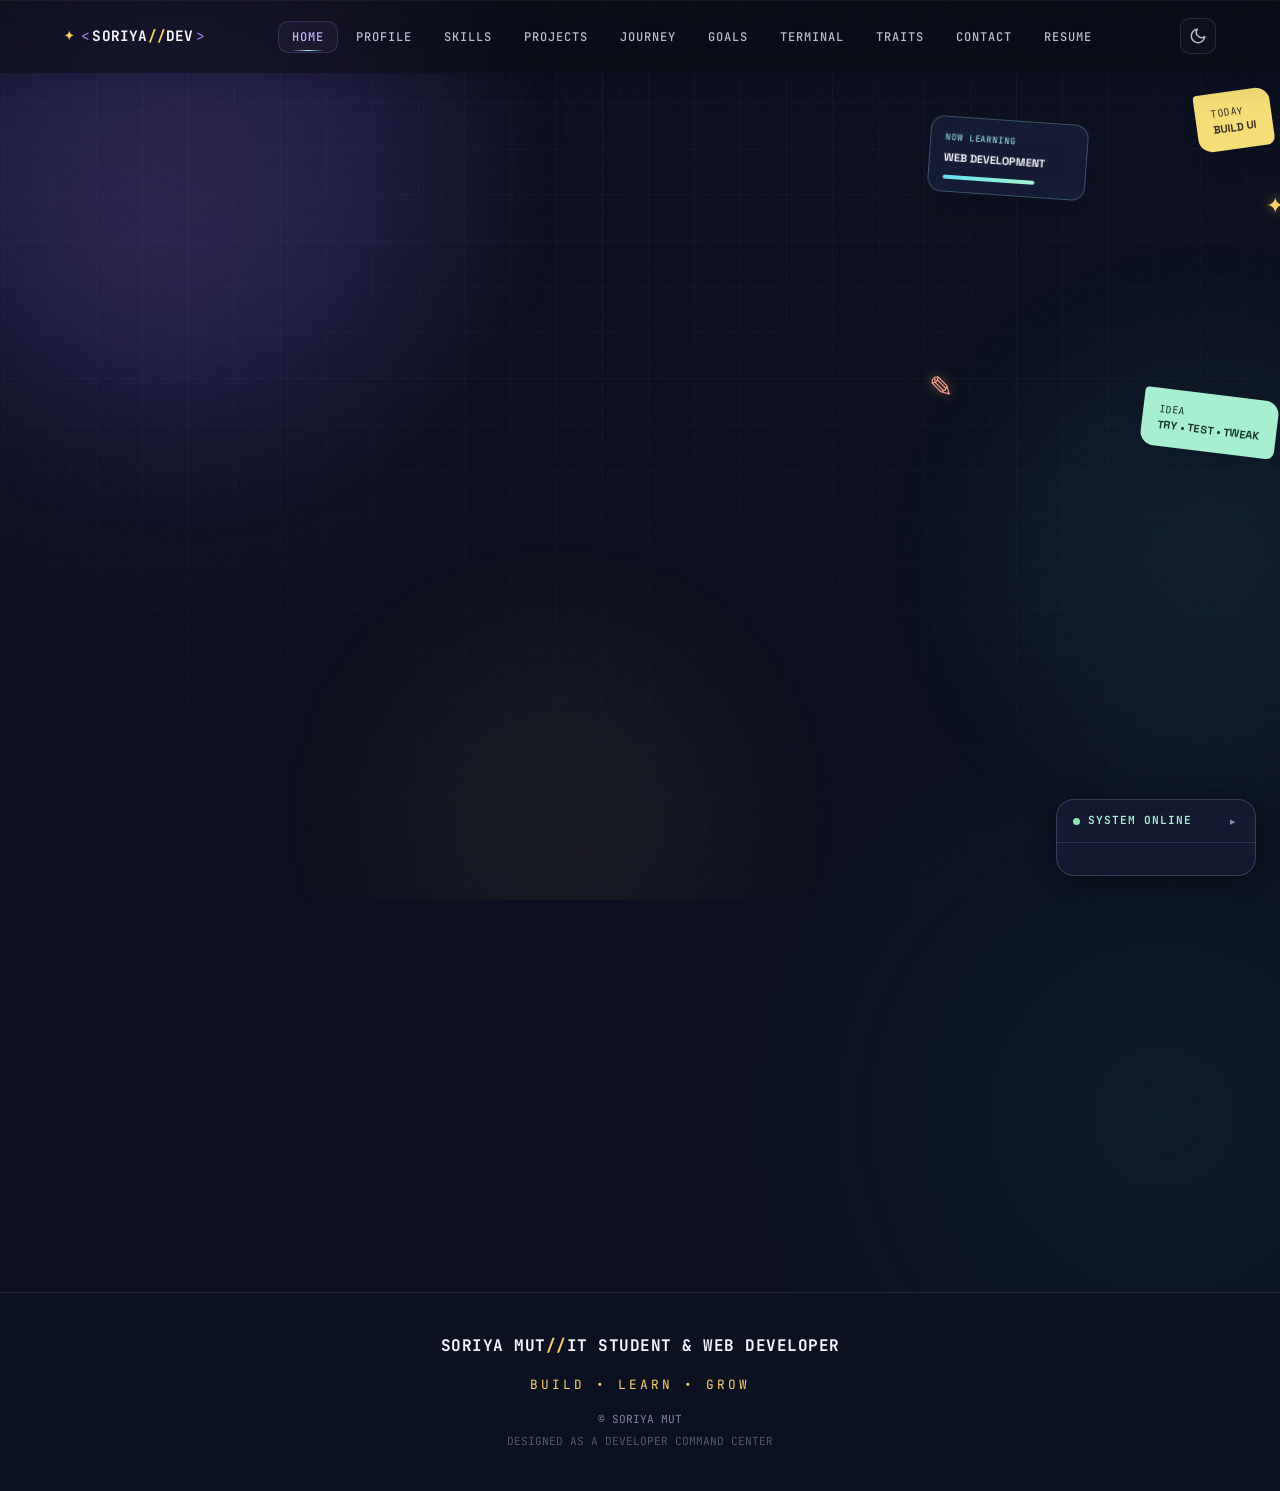
==== commit 66c2e860: "update background" ====
--- a/index.html
+++ b/index.html
@@ -105,7 +105,7 @@
     </script>
     
 </head>
-<body>
+<body class="page-home">
 
     <!-- ===== BOOT LOADER ===== -->
     <div id="boot-loader" class="boot-loader" role="status" aria-label="Loading portfolio">
--- a/assets/css/style.css
+++ b/assets/css/style.css
@@ -115,7 +115,19 @@
     transition: background var(--transition-slow), color var(--transition-slow);
     -webkit-font-smoothing: antialiased;
     -moz-osx-font-smoothing: grayscale;
-}
+    --page-gif: none;
+}
+
+body.page-home { --page-gif: url("https://i.makeagif.com/media/2-02-2022/8qXJHt.gif"); }
+body.page-profile { --page-gif: url("https://giffiles.alphacoders.com/220/220710.gif"); }
+body.page-skills { --page-gif: url("https://i.pinimg.com/originals/8b/a2/c4/8ba2c4aa8d5bac8528679f0bcfc6c3d1.gif"); }
+body.page-projects { --page-gif: url("https://i.pinimg.com/originals/88/2c/c8/882cc8417b025d735a72d4f273bba103.gif"); }
+body.page-journey { --page-gif: url("https://giffiles.alphacoders.com/219/219656.gif"); }
+body.page-goals { --page-gif: url("https://i.pinimg.com/originals/86/a0/47/86a047a95320407ba81f78ae60a1f5c5.gif"); }
+body.page-terminal { --page-gif: url("https://giffiles.alphacoders.com/142/142224.gif"); }
+body.page-traits { --page-gif: url("https://motionbgs.com/dl/gif/1480"); }
+body.page-contact { --page-gif: url("https://www.icegif.com/wp-content/uploads/2022/08/icegif-1433.gif"); }
+body.page-resume { --page-gif: url("https://i.makeagif.com/media/8-08-2020/hgcVDv.gif"); }
 
 a {
     color: inherit;
@@ -198,6 +210,29 @@
     z-index: var(--z-bg);
     overflow: hidden;
     pointer-events: none;
+}
+
+.bg-layer::before {
+    content: "";
+    position: absolute;
+    inset: -12%;
+    background-image: var(--page-gif);
+    background-repeat: no-repeat;
+    background-position: center;
+    background-size: cover;
+    opacity: 0.18;
+    filter: saturate(1.3) contrast(1.15) blur(2px);
+    mix-blend-mode: screen;
+    animation: bgGifFloat 22s ease-in-out infinite alternate;
+}
+
+@keyframes bgGifFloat {
+    0% {
+        transform: scale(1) translate3d(0, 0, 0);
+    }
+    100% {
+        transform: scale(1.15) translate3d(-2%, 2%, 0);
+    }
 }
 
 .bg-grid {
